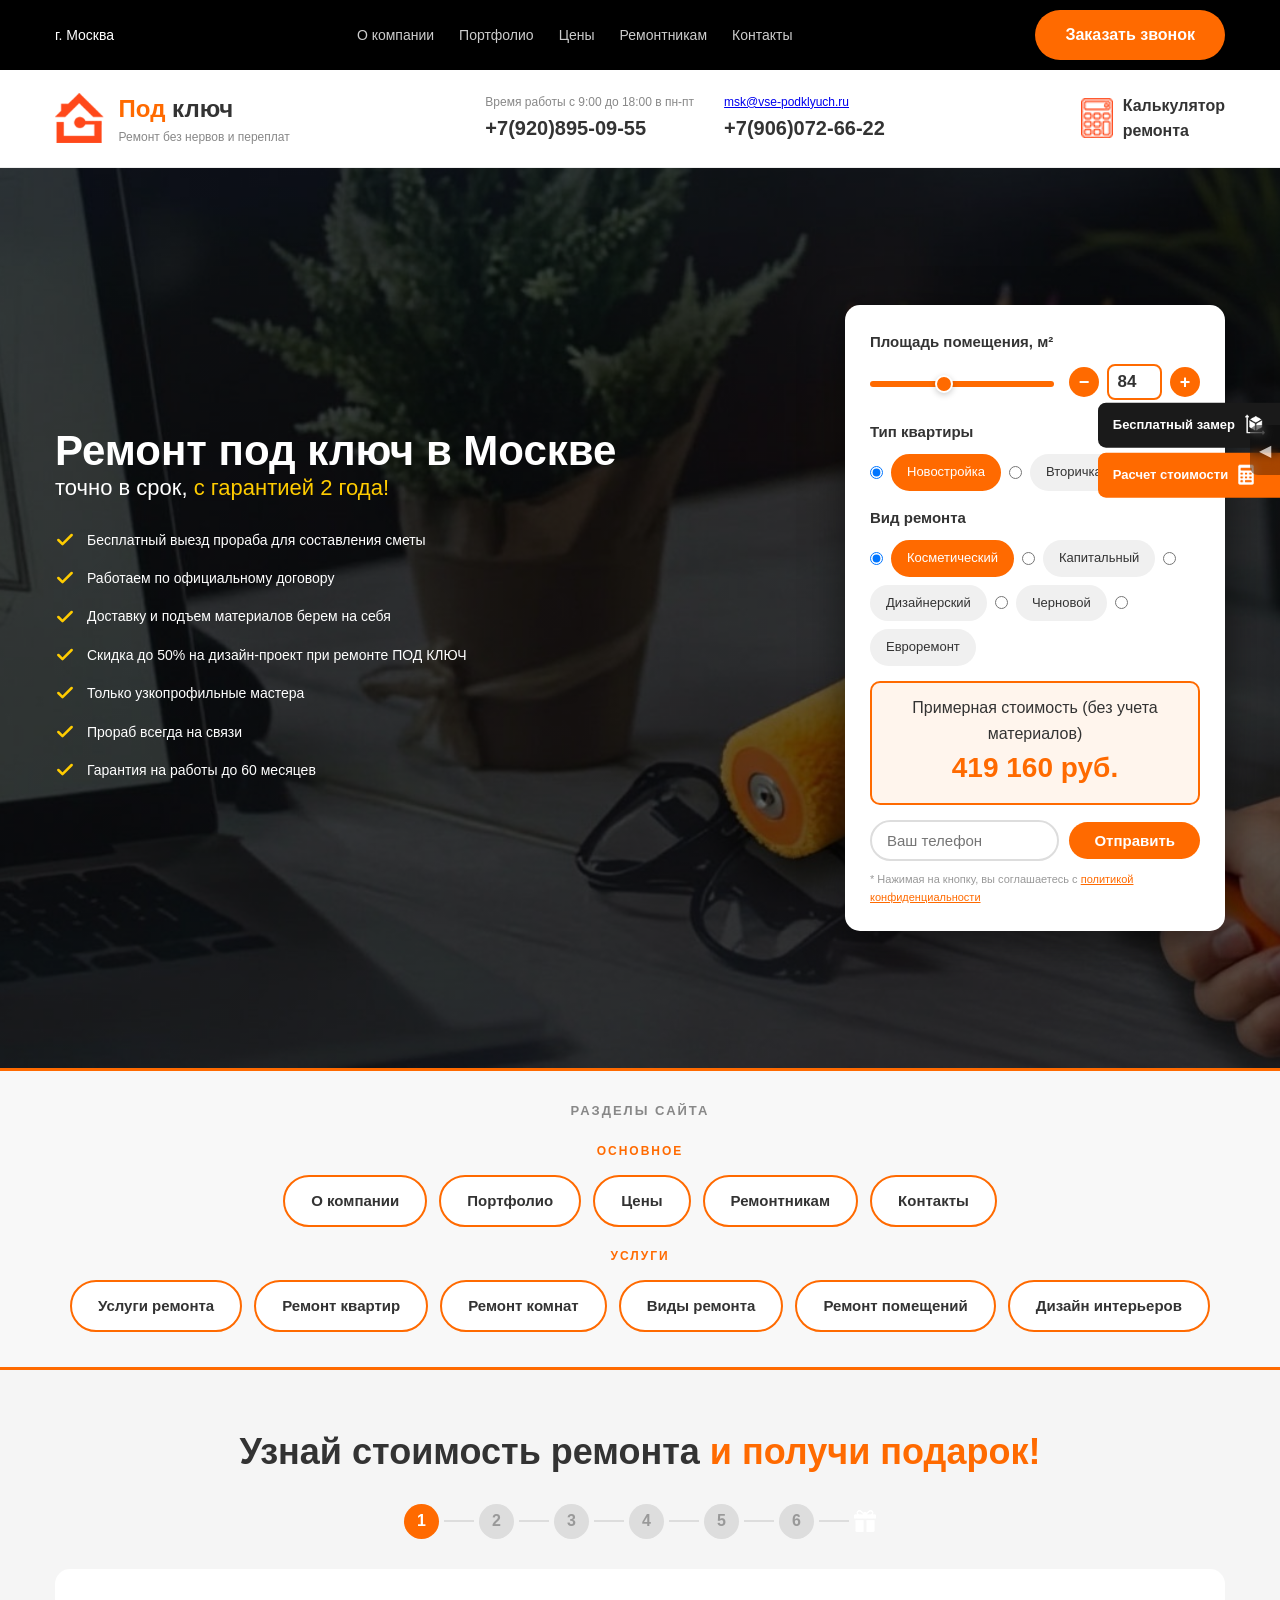
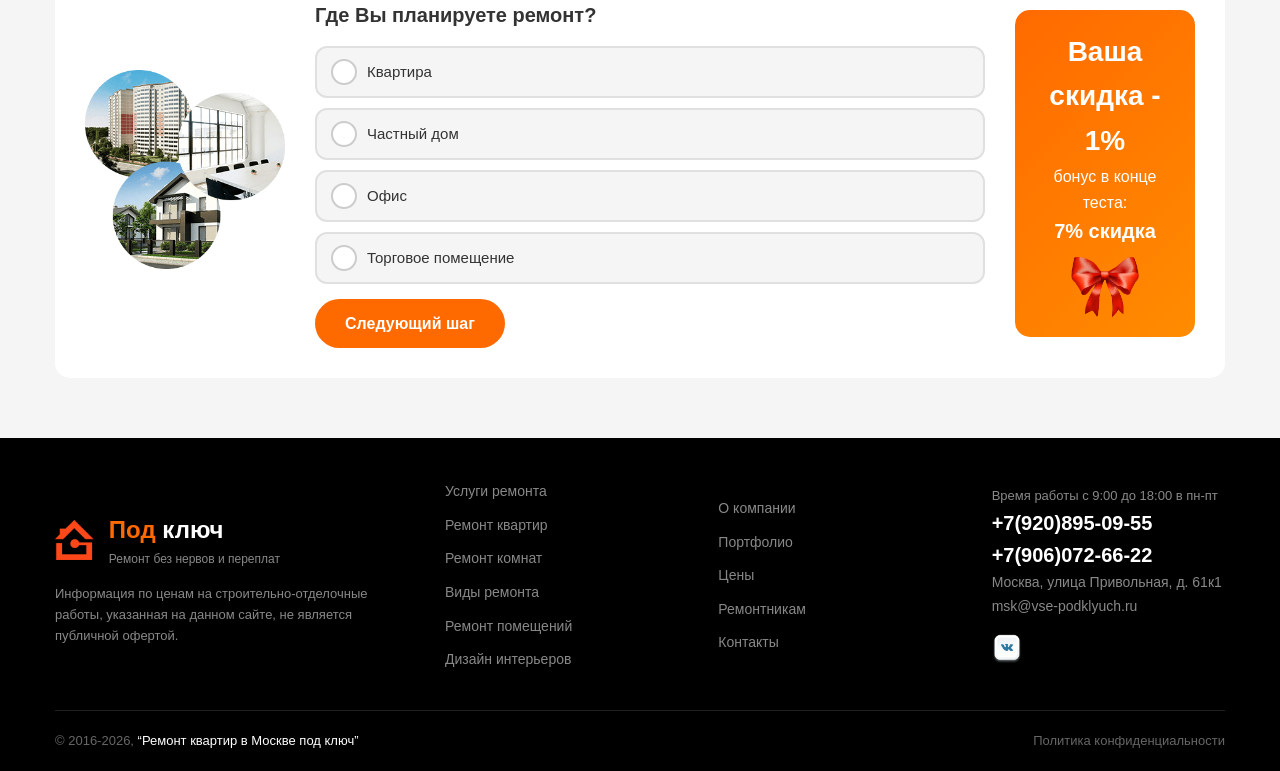
==== index.html @ e8232d3d "Update index.html" ====
<!DOCTYPE html>
<html lang="ru">
<head>
    <meta charset="UTF-8">
    <meta name="viewport" content="width=device-width, initial-scale=1.0, maximum-scale=5.0">
    <title>Ремонт квартир в Москве под ключ</title>
    <link rel="stylesheet" href="css/style.css">
</head>
<body>

    <!-- ШАПКА -->
    <header>
        <div class="top">
            <div class="container">
                <div class="top__content flex">
                    <div class="top__city">
                        <a href="javascript:void(0)" class="top__city-title" id="cityBtn">г. Москва</a>
                    </div>
                    <ul class="top__menu flex">
                        <li><a href="javascript:void(0)">О компании</a></li>
                        <li><a href="javascript:void(0)">Портфолио</a></li>
                        <li><a href="javascript:void(0)">Цены</a></li>
                        <li><a href="javascript:void(0)">Ремонтникам</a></li>
                        <li><a href="javascript:void(0)">Контакты</a></li>
                    </ul>
                    <a href="javascript:void(0)" class="btn">Заказать звонок</a>
                    <div class="navbar" id="navbarToggle">
                        <span></span><span></span><span></span>
                    </div>
                </div>
            </div>
        </div>

        <div class="middle">
            <div class="container">
                <div class="middle__content flex">
                    <a href="javascript:void(0)" class="logo flex">
                        <img src="assets/logo.png" alt="Логотип">
                        <span class="logo__info">
                            <b><span>Под</span> ключ</b>
                            <p>Ремонт без нервов и переплат</p>
                        </span>
                    </a>
                    <div class="header__contacts flex">
                        <div class="header__contacts-item">
                            <p>Время работы с 9:00 до 18:00 в пн-пт</p>
                            <a href="tel:+79208950955" class="header__tel">+7(920)895-09-55</a>
                        </div>
                        <div class="header__contacts-item universal">
                            <p><a href="mailto:msk@vse-podklyuch.ru">msk@vse-podklyuch.ru</a></p>
                            <a href="tel:+79060726622" class="header__tel">+7(906)072-66-22</a>
                        </div>
                    </div>
                    <a href="javascript:void(0)" class="calc-link flex">
                        <img src="assets/calc.png" alt="Калькулятор">
                        <span>Калькулятор <br>ремонта</span>
                    </a>
                </div>
            </div>
        </div>
    </header>

    <!-- МОБИЛЬНОЕ МЕНЮ (бургер) -->
    <div class="menu-mobile" id="menuMobile">
        <button class="close-menu" id="closeMenu" aria-label="Закрыть меню">✕</button>
        <div class="menu-title">Основное</div>
        <a href="javascript:void(0)">О компании</a>
        <a href="javascript:void(0)">Портфолио</a>
        <a href="javascript:void(0)">Цены</a>
        <a href="javascript:void(0)">Ремонтникам</a>
        <a href="javascript:void(0)">Контакты</a>
        <div class="menu-title">Услуги</div>
        <a href="javascript:void(0)">Услуги ремонта</a>
        <a href="javascript:void(0)">Ремонт квартир</a>
        <a href="javascript:void(0)">Ремонт комнат</a>
        <a href="javascript:void(0)">Виды ремонта</a>
        <a href="javascript:void(0)">Ремонт помещений</a>
        <a href="javascript:void(0)">Дизайн интерьеров</a>
    </div>

    <!-- БОКОВЫЕ КНОПКИ -->
    <button class="btns-toggle" id="btnsToggle" aria-label="Скрыть/показать боковые кнопки">
        <span class="toggle-arrow">◀</span>
    </button>
    <div class="btns" id="sideButtons">
        <div class="flex black">
            <a href="javascript:void(0)">Бесплатный замер</a>
            <img src="assets/btns-1.png" alt="">
        </div>
        <div class="flex orange">
            <a href="javascript:void(0)">Расчет стоимости</a>
            <img src="assets/btns-2.png" alt="">
        </div>
    </div>

    <!-- ГЛАВНЫЙ БАННЕР + КАЛЬКУЛЯТОР -->
    <section class="main">
        <div class="container">
            <div class="main__content flex">
                <div class="main__info fade-in">
                    <h1 class="main__title">
                        Ремонт под ключ в Москве
                        <br>
                        <small>точно в срок, <span>с гарантией 2 года!</span></small>
                    </h1>
                    <ul class="main__list">
                        <li>Бесплатный выезд прораба для составления сметы</li>
                        <li>Работаем по официальному договору</li>
                        <li>Доставку и подъем материалов берем на себя</li>
                        <li>Скидка до 50% на дизайн-проект при ремонте ПОД КЛЮЧ</li>
                        <li>Только узкопрофильные мастера</li>
                        <li>Прораб всегда на связи</li>
                        <li>Гарантия на работы до 60 месяцев</li>
                    </ul>
                </div>
                <form class="calc calculator-body fade-in" id="calculatorForm">
                    <div class="calc__item">
                        <div class="calc__title">Площадь помещения, м²</div>
                        <div class="area flex">
                            <div class="area__input">
                                <input type="range" id="calcRange" min="10" max="200" value="84" step="1">
                            </div>
                            <div class="area__number">
                                <div class="area__number-minus" id="minusBtn">−</div>
                                <input id="calcValue" type="number" value="84" min="10" max="200" step="1">
                                <div class="area__number-plus" id="plusBtn">+</div>
                            </div>
                        </div>
                    </div>
                    <div class="calc__item">
                        <div class="calc__title">Тип квартиры</div>
                        <div class="radio flex">
                            <input type="radio" name="aptType" id="apt1" value="1" checked>
                            <label for="apt1">Новостройка</label>
                            <input type="radio" name="aptType" id="apt2" value="1.3">
                            <label for="apt2">Вторичка</label>
                        </div>
                    </div>
                    <div class="calc__item">
                        <div class="calc__title">Вид ремонта</div>
                        <div class="radio flex">
                            <input type="radio" name="renovType" id="ren1" value="4990" checked>
                            <label for="ren1">Косметический</label>
                            <input type="radio" name="renovType" id="ren2" value="6990">
                            <label for="ren2">Капитальный</label>
                            <input type="radio" name="renovType" id="ren3" value="8990">
                            <label for="ren3">Дизайнерский</label>
                            <input type="radio" name="renovType" id="ren4" value="3000">
                            <label for="ren4">Черновой</label>
                            <input type="radio" name="renovType" id="ren5" value="8990">
                            <label for="ren5">Евроремонт</label>
                        </div>
                    </div>
                    <div class="calc__res">
                        <div class="calc__res-title">Примерная стоимость (без учета материалов)</div>
                        <div class="calc__price"><span id="calcResult">272 891</span> руб.</div>
                    </div>
                    <div class="calc__input flex">
                        <input type="tel" placeholder="Ваш телефон" required>
                        <button type="submit" class="calc__btn">Отправить</button>
                    </div>
                    <div class="calc__note">
                        * Нажимая на кнопку, вы соглашаетесь с <a href="javascript:void(0)">политикой конфиденциальности</a>
                    </div>
                </form>
            </div>
        </div>
    </section>

    <!-- ============================================
    ВСТРОЕННОЕ МЕНЮ-КНОПКИ
    (те же пункты, что и в бургер-меню)
    ============================================ -->
    <section class="menu-inline">
        <div class="container">
            <div class="menu-inline__title">Разделы сайта</div>

            <div class="menu-inline__group">
                <div class="menu-inline__group-title">Основное</div>
                <ul class="menu-inline__list">
                    <li><a href="javascript:void(0)" class="menu-inline__btn">О компании</a></li>
                    <li><a href="javascript:void(0)" class="menu-inline__btn">Портфолио</a></li>
                    <li><a href="javascript:void(0)" class="menu-inline__btn">Цены</a></li>
                    <li><a href="javascript:void(0)" class="menu-inline__btn">Ремонтникам</a></li>
                    <li><a href="javascript:void(0)" class="menu-inline__btn">Контакты</a></li>
                </ul>
            </div>

            <div class="menu-inline__group">
                <div class="menu-inline__group-title">Услуги</div>
                <ul class="menu-inline__list">
                    <li><a href="javascript:void(0)" class="menu-inline__btn">Услуги ремонта</a></li>
                    <li><a href="javascript:void(0)" class="menu-inline__btn">Ремонт квартир</a></li>
                    <li><a href="javascript:void(0)" class="menu-inline__btn">Ремонт комнат</a></li>
                    <li><a href="javascript:void(0)" class="menu-inline__btn">Виды ремонта</a></li>
                    <li><a href="javascript:void(0)" class="menu-inline__btn">Ремонт помещений</a></li>
                    <li><a href="javascript:void(0)" class="menu-inline__btn">Дизайн интерьеров</a></li>
                </ul>
            </div>
        </div>
    </section>

    <!-- QUIZ (Узнай стоимость) -->
    <section class="quiz" id="quiz">
        <div class="container">
            <h2 class="section__title text-center fade-in">
                Узнай стоимость ремонта <span>и получи подарок!</span>
            </h2>
            <div class="quiz__steps flex">
                <p class="active">1</p><span></span>
                <p>2</p><span></span>
                <p>3</p><span></span>
                <p>4</p><span></span>
                <p>5</p><span></span>
                <p>6</p><span></span>
                <div class="flex"><img src="assets/gift.png" alt="Подарок"></div>
            </div>

            <div class="quiz__items">
                <div class="quiz__item active" id="quiz-step-1">
                    <div class="quiz__content flex">
                        <div class="quiz__img"><img src="assets/quiz-1.png" alt=""></div>
                        <div class="quiz__info">
                            <label class="quiz__question">Где Вы планируете ремонт?</label>
                            <div class="radio">
                                <input type="radio" name="q1" id="q1-0" value="Квартира"><label for="q1-0">Квартира</label>
                                <input type="radio" name="q1" id="q1-1" value="Частный дом"><label for="q1-1">Частный дом</label>
                                <input type="radio" name="q1" id="q1-2" value="Офис"><label for="q1-2">Офис</label>
                                <input type="radio" name="q1" id="q1-3" value="Торговое помещение"><label for="q1-3">Торговое помещение</label>
                            </div>
                            <div class="quiz__btns flex">
                                <a href="javascript:void(0)" data-step="2" class="btn quiz__next">Следующий шаг</a>
                            </div>
                        </div>
                        <div class="discount flex">
                            <div class="discount__size">Ваша скидка - 1%</div>
                            <div class="discount__title">бонус в конце теста:</div>
                            <div class="discount__full">7% скидка</div>
                            <div class="discount__img flex"><img src="assets/discount-img.png" alt=""></div>
                        </div>
                    </div>
                </div>

                <div class="quiz__item" id="quiz-step-2">
                    <div class="quiz__content flex">
                        <div class="quiz__img"><img src="assets/quiz-2.png" alt=""></div>
                        <div class="quiz__info">
                            <label class="quiz__question">Какая площадь ремонтируемого помещения (м<sup>2</sup>)?</label>
                            <div class="quiz__input"><input type="text" placeholder="Введите площадь"></div>
                            <div class="quiz__btns flex">
                                <a href="javascript:void(0)" data-step="1" class="btn btn_2 quiz__prev">Предыдущий шаг</a>
                                <a href="javascript:void(0)" data-step="3" class="btn quiz__next">Следующий шаг</a>
                            </div>
                        </div>
                        <div class="discount flex">
                            <div class="discount__size">Ваша скидка - 2%</div>
                            <div class="discount__title">бонус в конце теста:</div>
                            <div class="discount__full">7% скидка</div>
                            <div class="discount__img flex"><img src="assets/discount-img.png" alt=""></div>
                        </div>
                    </div>
                </div>

                <div class="quiz__item" id="quiz-step-3">
                    <div class="quiz__content flex">
                        <div class="quiz__img"><img src="assets/quiz-3.png" alt=""></div>
                        <div class="quiz__info">
                            <label class="quiz__question">Какой класс ремонта вас интересует?</label>
                            <div class="radio">
                                <input type="radio" name="q3" id="q3-0" value="Косметический"><label for="q3-0">Косметический</label>
                                <input type="radio" name="q3" id="q3-1" value="Капитальный"><label for="q3-1">Капитальный</label>
                                <input type="radio" name="q3" id="q3-2" value="Дизайнерский"><label for="q3-2">Дизайнерский</label>
                            </div>
                            <div class="quiz__btns flex">
                                <a href="javascript:void(0)" data-step="2" class="btn btn_2 quiz__prev">Предыдущий шаг</a>
                                <a href="javascript:void(0)" data-step="4" class="btn quiz__next">Следующий шаг</a>
                            </div>
                        </div>
                        <div class="discount flex">
                            <div class="discount__size">Ваша скидка - 3%</div>
                            <div class="discount__title">бонус в конце теста:</div>
                            <div class="discount__full">7% скидка</div>
                            <div class="discount__img flex"><img src="assets/discount-img.png" alt=""></div>
                        </div>
                    </div>
                </div>

                <div class="quiz__item" id="quiz-step-4">
                    <div class="quiz__content flex">
                        <div class="quiz__img"><img src="assets/quiz-4.png" alt=""></div>
                        <div class="quiz__info">
                            <label class="quiz__question">Необходима ли разработка дизайн-проекта?</label>
                            <div class="radio">
                                <input type="radio" name="q4" id="q4-0" value="Да"><label for="q4-0">Да</label>
                                <input type="radio" name="q4" id="q4-1" value="Нет"><label for="q4-1">Нет</label>
                                <input type="radio" name="q4" id="q4-2" value="Не знаю"><label for="q4-2">Не знаю</label>
                            </div>
                            <div class="quiz__btns flex">
                                <a href="javascript:void(0)" data-step="3" class="btn btn_2 quiz__prev">Предыдущий шаг</a>
                                <a href="javascript:void(0)" data-step="5" class="btn quiz__next">Следующий шаг</a>
                            </div>
                        </div>
                        <div class="discount flex">
                            <div class="discount__size">Ваша скидка - 4%</div>
                            <div class="discount__title">бонус в конце теста:</div>
                            <div class="discount__full">7% скидка</div>
                            <div class="discount__img flex"><img src="assets/discount-img.png" alt=""></div>
                        </div>
                    </div>
                </div>

                <div class="quiz__item" id="quiz-step-5">
                    <div class="quiz__content flex">
                        <div class="quiz__img"><img src="assets/quiz-5.png" alt=""></div>
                        <div class="quiz__info">
                            <label class="quiz__question">В какой бюджет Вы хотите уложиться?</label>
                            <div class="radio">
                                <input type="radio" name="q5" id="q5-0" value="До 200 000 руб."><label for="q5-0">До 200 000 руб.</label>
                                <input type="radio" name="q5" id="q5-1" value="200 000 - 300 000 руб."><label for="q5-1">200 000 - 300 000 руб.</label>
                                <input type="radio" name="q5" id="q5-2" value="300 000 - 500 000 руб."><label for="q5-2">300 000 - 500 000 руб.</label>
                                <input type="radio" name="q5" id="q5-3" value="500 000 - 750 000 руб."><label for="q5-3">500 000 - 750 000 руб.</label>
                                <input type="radio" name="q5" id="q5-4" value="750 000 - 1 000 000 руб."><label for="q5-4">750 000 - 1 000 000 руб.</label>
                                <input type="radio" name="q5" id="q5-5" value="До 3 000 000 руб."><label for="q5-5">До 3 000 000 руб.</label>
                            </div>
                            <div class="quiz__btns flex">
                                <a href="javascript:void(0)" data-step="4" class="btn btn_2 quiz__prev">Предыдущий шаг</a>
                                <a href="javascript:void(0)" data-step="6" class="btn quiz__next">Следующий шаг</a>
                            </div>
                        </div>
                        <div class="discount flex">
                            <div class="discount__size">Ваша скидка - 5%</div>
                            <div class="discount__title">бонус в конце теста:</div>
                            <div class="discount__full">7% скидка</div>
                            <div class="discount__img flex"><img src="assets/discount-img.png" alt=""></div>
                        </div>
                    </div>
                </div>

                <div class="quiz__item" id="quiz-step-6">
                    <div class="quiz__content flex">
                        <div class="quiz__img"><img src="assets/quiz-6.png" alt=""></div>
                        <div class="quiz__info">
                            <label class="quiz__question">Когда Вы планируете ремонт?</label>
                            <div class="radio">
                                <input type="radio" name="q6" id="q6-0" value="Как можно раньше"><label for="q6-0">Как можно раньше</label>
                                <input type="radio" name="q6" id="q6-1" value="В течение 1-2 недель"><label for="q6-1">В течение 1-2 недель</label>
                                <input type="radio" name="q6" id="q6-2" value="В этом месяце"><label for="q6-2">В этом месяце</label>
                                <input type="radio" name="q6" id="q6-3" value="В этом году"><label for="q6-3">В этом году</label>
                                <input type="radio" name="q6" id="q6-4" value="Пока не знаю"><label for="q6-4">Пока не знаю</label>
                            </div>
                            <div class="quiz__btns flex">
                                <a href="javascript:void(0)" data-step="5" class="btn btn_2 quiz__prev">Предыдущий шаг</a>
                                <a href="javascript:void(0)" data-step="7" class="btn quiz__next">Следующий шаг</a>
                            </div>
                        </div>
                        <div class="discount flex">
                            <div class="discount__size">Ваша скидка - 6%</div>
                            <div class="discount__title">бонус в конце теста:</div>
                            <div class="discount__full">7% скидка</div>
                            <div class="discount__img flex"><img src="assets/discount-img.png" alt=""></div>
                        </div>
                    </div>
                </div>

                <div class="quiz__item" id="quiz-step-7">
                    <div class="quiz__content flex">
                        <div class="quiz__img"><img src="assets/quiz-7.png" alt=""></div>
                        <div class="quiz__info">
                            <div class="quiz__question"><span>Почти готово!</span> Оставьте свои данные и заберите свой бонус!</div>
                            <div class="quiz__input flex">
                                <input type="text" placeholder="Ваше имя">
                                <input type="tel" placeholder="Телефон">
                            </div>
                            <div class="quiz__btns flex">
                                <a href="javascript:void(0)" data-step="6" class="btn btn_2 quiz__prev">Предыдущий шаг</a>
                                <button type="submit" class="btn">Получить подарок!</button>
                            </div>
                            <p class="quiz__note">Нажимая на кнопку, вы соглашаетесь с политикой конфиденциальности</p>
                        </div>
                        <div class="discount flex">
                            <div class="discount__size">Ваша скидка - 7%</div>
                            <div class="discount__title">бонус в конце теста:</div>
                            <div class="discount__full">7% скидка</div>
                            <div class="discount__img flex"><img src="assets/discount-img.png" alt=""></div>
                        </div>
                    </div>
                </div>
            </div>
        </div>
    </section>

    <!-- Остальные секции — по аналогии, как у тебя уже было -->
    <!-- ... -->
    
    <!-- ПОДВАЛ -->
    <footer>
        <div class="container">
            <div class="footer__content flex">
                <div class="footer__col footer__col_1 flex">
                    <a href="javascript:void(0)" class="logo">
                        <img src="assets/logo.png" alt="Логотип">
                        <span class="logo__info">
                            <b><span>Под</span> ключ</b>
                            <p>Ремонт без нервов и переплат</p>
                        </span>
                    </a>
                    <p class="footer__text">Информация по ценам на строительно-отделочные работы, указанная на данном сайте, не является публичной офертой.</p>
                </div>
                <div class="footer__col footer__col_2">
                    <ul class="footer__menu">
                        <li><a href="javascript:void(0)">Услуги ремонта</a></li>
                        <li><a href="javascript:void(0)">Ремонт квартир</a></li>
                        <li><a href="javascript:void(0)">Ремонт комнат</a></li>
                        <li><a href="javascript:void(0)">Виды ремонта</a></li>
                        <li><a href="javascript:void(0)">Ремонт помещений</a></li>
                        <li><a href="javascript:void(0)">Дизайн интерьеров</a></li>
                    </ul>
                </div>
                <div class="footer__col footer__col_3">
                    <ul class="footer__menu">
                        <li><a href="javascript:void(0)">О компании</a></li>
                        <li><a href="javascript:void(0)">Портфолио</a></li>
                        <li><a href="javascript:void(0)">Цены</a></li>
                        <li><a href="javascript:void(0)">Ремонтникам</a></li>
                        <li><a href="javascript:void(0)">Контакты</a></li>
                    </ul>
                </div>
                <div class="footer__col footer__col_4 flex">
                    <div class="footer__contacts">
                        <div class="footer__time">Время работы с 9:00 до 18:00 в пн-пт</div>
                        <div class="footer__tel">
                            <a href="tel:+79208950955">+7(920)895-09-55</a><br>
                            <a href="tel:+79060726622">+7(906)072-66-22</a>
                        </div>
                        <div class="footer__address">Москва, улица Привольная, д. 61к1</div>
                        <div class="footer__email"><a href="mailto:msk@vse-podklyuch.ru">msk@vse-podklyuch.ru</a></div>
                    </div>
                    <div class="footer__socials flex">
                        <a href="javascript:void(0)"><img src="assets/vk.png" alt="VK"></a>
                    </div>
                </div>
            </div>
        </div>
        <div class="footer__bottom">
            <div class="container">
                <div class="footer__bottom-content flex">
                    <p class="footer__copy">© 2016-2026, <span>“Ремонт квартир в Москве под ключ”</span></p>
                    <div class="footer__links flex">
                        <a href="javascript:void(0)">Политика конфиденциальности</a>
                    </div>
                </div>
            </div>
        </div>
    </footer>

    <!-- МОДАЛЬНОЕ ОКНО -->
    <div class="modal" id="cityModal">
        <div class="modal-content">
            <div class="modal-header">Выберите свой город из списка</div>
            <input class="cities-search" type="text" placeholder="Фильтр...">
            <div class="cities-row">
                <div class="city-column"><a href="javascript:void(0)">Москва</a></div>
                <div class="city-column"><a href="javascript:void(0)">Санкт-Петербург</a></div>
                <div class="city-column"><a href="javascript:void(0)">Екатеринбург</a></div>
                <div class="city-column"><a href="javascript:void(0)">Новосибирск</a></div>
                <div class="city-column"><a href="javascript:void(0)">Казань</a></div>
                <div class="city-column"><a href="javascript:void(0)">Краснодар</a></div>
                <div class="city-column"><a href="javascript:void(0)">Ростов-на-Дону</a></div>
                <div class="city-column"><a href="javascript:void(0)">Нижний Новгород</a></div>
            </div>
        </div>
    </div>

    <script src="js/main.js"></script>
</body>
</html>
---- css/style.css ----
/* ============================================
   ВСЕ СТИЛИ
   ============================================ */

* { margin: 0; padding: 0; box-sizing: border-box; }
html { scroll-behavior: smooth; }
body {
    font-family: 'Arial', sans-serif;
    background: #fff;
    color: #333;
    line-height: 1.6;
    overflow-x: hidden;
    -webkit-font-smoothing: antialiased;
}
.container { max-width: 1200px; margin: 0 auto; padding: 0 15px; }
.flex { display: flex; flex-wrap: wrap; align-items: center; }
.text-center { text-align: center; }
.white { color: #fff; }
.mb-20 { margin-bottom: 20px; }
.mb-30 { margin-bottom: 30px; }
.hidden { display: none !important; }

.btn {
    display: inline-block;
    padding: 12px 30px;
    background: #ff6a00;
    color: #fff;
    border: none;
    border-radius: 30px;
    font-size: 16px;
    font-weight: 700;
    cursor: pointer;
    text-decoration: none;
    transition: all 0.3s ease;
    text-align: center;
}
.btn:hover { background: #e55d00; transform: scale(1.02); }
.btn:active { transform: scale(0.98); }
.btn_2 { background: transparent; border: 2px solid #ff6a00; color: #ff6a00; }
.btn_2:hover { background: #ff6a00; color: #fff; }
.btn_3 { background: #fff; color: #ff6a00; }
.btn_3:hover { background: #f0f0f0; }

.section__title { font-size: 36px; font-weight: 700; margin-bottom: 30px; line-height: 1.2; }
.section__title span { color: #ff6a00; }
.section__title.white span { color: #ffcc00; }

/* ----- АНИМАЦИИ ----- */
.fade-in { opacity: 0; transform: translateY(50px); transition: opacity 0.8s, transform 0.8s; }
.fade-in.visible { opacity: 1; transform: translateY(0); }
.fade-in-left { opacity: 0; transform: translateX(-50px); transition: opacity 0.8s, transform 0.8s; }
.fade-in-left.visible { opacity: 1; transform: translateX(0); }
.fade-in-right { opacity: 0; transform: translateX(50px); transition: opacity 0.8s, transform 0.8s; }
.fade-in-right.visible { opacity: 1; transform: translateX(0); }
.fade-in-scale { opacity: 0; transform: scale(0.85); transition: opacity 0.8s, transform 0.8s; }
.fade-in-scale.visible { opacity: 1; transform: scale(1); }

/* ----- ШАПКА ----- */
header .top { background: #000; padding: 10px 0; position: relative; z-index: 100; }
header .top__content { justify-content: space-between; }
header .top__city a { color: #fff; text-decoration: none; font-size: 14px; }
header .top__menu { list-style: none; gap: 25px; display: flex !important; }
header .top__menu a { color: #ccc; text-decoration: none; font-size: 14px; transition: 0.3s; }
header .top__menu a:hover { color: #fff; }
header .top .btn { display: inline-block !important; }

.navbar { display: none !important; flex-direction: column; gap: 4px; cursor: pointer; padding: 5px 0; }
.navbar span { width: 25px; height: 3px; background: #fff; border-radius: 2px; transition: 0.3s; }
.navbar.active span:nth-child(1) { transform: rotate(45deg) translate(5px, 5px); }
.navbar.active span:nth-child(2) { opacity: 0; }
.navbar.active span:nth-child(3) { transform: rotate(-45deg) translate(5px, -5px); }

header .middle { padding: 20px 0; border-bottom: 1px solid #eee; background: #fff; }
header .middle__content { justify-content: space-between; }
.logo { display: flex; align-items: center; gap: 15px; text-decoration: none; }
.logo img { height: 50px; }
.logo__info b { font-size: 24px; color: #333; }
.logo__info b span { color: #ff6a00; }
.logo__info p { font-size: 12px; color: #888; }
.header__contacts { display: flex !important; gap: 30px; }
.header__contacts-item p { font-size: 12px; color: #888; }
.header__tel { font-size: 20px; font-weight: 700; color: #333; text-decoration: none; }
.calc-link { display: flex !important; align-items: center; gap: 10px; text-decoration: none; color: #333; font-weight: 700; }
.calc-link img { height: 40px; }

/* ----- МЕНЮ ДЛЯ ПК ----- */
.menu-wrapper { background: #f8f8f8; border-bottom: 2px solid #ff6a00; position: relative; z-index: 99; }
.menu { list-style: none; gap: 0; justify-content: space-between; display: flex !important; }
.menu__item { position: relative; }
.menu__link { display: block; padding: 15px 20px; color: #333; text-decoration: none; font-weight: 600; font-size: 14px; transition: 0.3s; }
.menu__link:hover { background: #ff6a00; color: #fff; }
.submenu { display: none; position: absolute; top: 100%; left: 0; background: #fff; min-width: 220px; box-shadow: 0 5px 15px rgba(0,0,0,0.15); list-style: none; z-index: 100; }
.menu__item:hover .submenu { display: block; }
.submenu li a { display: block; padding: 10px 20px; color: #333; text-decoration: none; font-size: 13px; border-bottom: 1px solid #f0f0f0; transition: 0.3s; }
.submenu li a:hover { background: #ff6a00; color: #fff; }

/* ----- МОБИЛЬНОЕ МЕНЮ (бургер) ----- */
.menu-mobile {
    display: none;
    position: fixed;
    top: 0; left: 0; right: 0; bottom: 0;
    background: rgba(0, 0, 0, 0.97);
    padding: 70px 20px 30px;
    z-index: 9999;
    overflow-y: auto;
}
.menu-mobile.active { display: block; animation: fadeInMenu 0.35s ease; }
@keyframes fadeInMenu {
    from { opacity: 0; transform: translateX(100%); }
    to { opacity: 1; transform: translateX(0); }
}
.menu-mobile .close-menu {
    position: absolute; top: 18px; right: 22px;
    font-size: 30px; color: #fff; cursor: pointer;
    background: none; border: none; padding: 10px;
    opacity: 0.7; transition: 0.3s; z-index: 10000; line-height: 1;
}
.menu-mobile .close-menu:hover { opacity: 1; transform: rotate(90deg); }
.menu-mobile .menu-title {
    color: #ff6a00; font-size: 12px; text-transform: uppercase;
    letter-spacing: 2px; padding: 25px 15px 8px; font-weight: 700; opacity: 0.7;
}
.menu-mobile .menu-title:first-of-type { padding-top: 0; }
.menu-mobile a {
    display: block; padding: 12px 15px; color: #fff; text-decoration: none;
    font-size: 16px; font-weight: 400; border-bottom: 1px solid rgba(255,255,255,0.06);
    transition: 0.3s; border-radius: 8px;
}
.menu-mobile a:hover { background: rgba(255,106,0,0.12); color: #ff6a00; padding-left: 22px; }
body.menu-open { overflow: hidden; }

/* ============================================
   ВСТРОЕННОЕ МЕНЮ — КНОПКИ-ПИЛЮЛИ
   (между калькулятором и блоком "Узнай стоимость")
   ============================================ */
.menu-inline {
    background: #f8f8f8;
    border-top: 3px solid #ff6a00;
    border-bottom: 3px solid #ff6a00;
    padding: 30px 0 35px;
}
.menu-inline__title {
    text-align: center; font-size: 13px; font-weight: 700;
    color: #888; text-transform: uppercase; letter-spacing: 2px; margin-bottom: 20px;
}
.menu-inline__group { margin-bottom: 20px; }
.menu-inline__group:last-child { margin-bottom: 0; }
.menu-inline__group-title {
    text-align: center; font-size: 12px; font-weight: 700;
    color: #ff6a00; text-transform: uppercase; letter-spacing: 2px; margin-bottom: 14px;
}
.menu-inline__list {
    list-style: none; display: flex; flex-wrap: wrap;
    justify-content: center; gap: 12px; padding: 0; margin: 0;
}
.menu-inline__list > li { margin: 0; }
.menu-inline__btn {
    display: inline-block; padding: 12px 26px; background: #ffffff;
    color: #333; text-decoration: none; font-weight: 700; font-size: 15px;
    border: 2px solid #ff6a00; border-radius: 30px;
    transition: all 0.3s ease; text-align: center; white-space: nowrap; cursor: pointer;
}
.menu-inline__btn:hover {
    background: #ff6a00; color: #fff;
    transform: translateY(-2px);
    box-shadow: 0 6px 18px rgba(255,106,0,0.35);
}
.menu-inline__btn:active { transform: translateY(0) scale(0.98); }

/* ----- БОКОВЫЕ КНОПКИ ----- */
.btns {
    position: fixed; right: 0; top: 50%; transform: translateY(-50%);
    z-index: 999; display: flex; flex-direction: column; gap: 5px;
    transition: transform 0.5s;
}
.btns.hidden-btns { transform: translateX(100%) translateY(-50%); }
.btns .flex {
    background: #1a1a1a; padding: 12px 15px;
    border-radius: 8px 0 0 8px; gap: 10px; cursor: pointer; transition: 0.3s;
}
.btns .flex:hover { background: #333; }
.btns .flex a { color: #fff; text-decoration: none; font-size: 13px; font-weight: 600; }
.btns .flex img { height: 20px; width: auto; }
.btns .orange { background: #ff6a00; }
.btns .orange:hover { background: #e55d00; }
.btns-toggle {
    position: fixed; right: 0; top: 50%; transform: translateY(-50%);
    z-index: 1000; background: rgba(0,0,0,0.5); color: #fff;
    width: 30px; height: 50px; display: flex; align-items: center; justify-content: center;
    cursor: pointer; border-radius: 8px 0 0 8px; font-size: 16px;
    transition: 0.3s; backdrop-filter: blur(5px); border: none; opacity: 0.7;
}
.btns-toggle:hover { opacity: 1; background: rgba(0,0,0,0.7); }
.btns-toggle .toggle-arrow { transition: 0.3s; }
.btns-toggle.hidden-toggle .toggle-arrow { transform: rotate(180deg); }

/* ----- ГЛАВНЫЙ БАННЕР ----- */
.main {
    position: relative; padding: 60px 0; color: #fff;
    min-height: 100vh; display: flex; align-items: center;
    overflow: hidden; background: #0a0a0a;
}
.main::before {
    content: ''; position: absolute; top: 0; left: 0; right: 0; bottom: 0;
    background: linear-gradient(135deg, rgba(0,0,0,0.55) 0%, rgba(0,0,0,0.65) 100%),
                url('../assets/main-bg.jpg') center/cover no-repeat;
    z-index: 0;
}
.main .container { position: relative; z-index: 1; width: 100%; }
.main__content { gap: 40px; }
.main__info { flex: 1; }
.main__title { font-size: 42px; font-weight: 700; line-height: 1.15; margin-bottom: 15px; color: #fff; }
.main__title small { font-size: 22px; font-weight: 400; display: block; color: #fff; }
.main__title small span { color: #ffcc00; }
.main__list { list-style: none; padding: 0; margin: 20px 0; }
.main__list li {
    padding: 8px 0 8px 32px; color: #fff; font-size: 14px;
    background: url('data:image/svg+xml;utf8,<svg xmlns="http://www.w3.org/2000/svg" width="20" height="20" viewBox="0 0 24 24" fill="none" stroke="%23ffcc00" stroke-width="3" stroke-linecap="round" stroke-linejoin="round"><polyline points="20 6 9 17 4 12"/></svg>') left center no-repeat;
    background-size: 20px;
}

/* ----- КАЛЬКУЛЯТОР ----- */
.calculator-body {
    flex: 0 0 380px; background: #fff; padding: 25px;
    border-radius: 15px; color: #333; box-shadow: 0 10px 40px rgba(0,0,0,0.5);
}
.calculator-body .calc__title { font-weight: 700; margin-bottom: 10px; font-size: 15px; color: #333; }
.calculator-body .area { gap: 15px; margin-bottom: 20px; }
.calculator-body .area__input { flex: 1; }
.calculator-body .area__input input[type="range"] {
    width: 100%; height: 6px; -webkit-appearance: none; appearance: none;
    background: #ff6a00; border-radius: 3px; outline: none;
}
.calculator-body .area__input input[type="range"]::-webkit-slider-thumb {
    -webkit-appearance: none; appearance: none;
    width: 18px; height: 18px; border-radius: 50%;
    background: #ff6a00; cursor: pointer; border: 2px solid #fff;
    box-shadow: 0 2px 6px rgba(0,0,0,0.2);
}
.calculator-body .area__input input[type="range"]::-moz-range-thumb {
    width: 18px; height: 18px; border-radius: 50%;
    background: #ff6a00; cursor: pointer; border: 2px solid #fff;
}
.calculator-body .area__number { display: flex; align-items: center; gap: 8px; }
.calculator-body .area__number input {
    width: 55px; text-align: center; padding: 6px;
    border: 2px solid #ff6a00; border-radius: 8px;
    font-size: 17px; font-weight: 700; color: #333;
}
.calculator-body .area__number-minus,
.calculator-body .area__number-plus {
    width: 30px; height: 30px; background: #ff6a00; color: #fff;
    border-radius: 50%; display: flex; align-items: center; justify-content: center;
    cursor: pointer; font-size: 18px; font-weight: 700; user-select: none; transition: 0.2s;
}
.calculator-body .area__number-minus:active,
.calculator-body .area__number-plus:active { transform: scale(0.9); }
.calculator-body .radio { display: flex; gap: 8px; flex-wrap: wrap; margin-bottom: 15px; }
.calculator-body .radio label {
    padding: 6px 14px; background: #f0f0f0; border-radius: 20px;
    cursor: pointer; font-size: 13px; transition: 0.3s; border: 2px solid transparent;
}
.calculator-body .radio input:checked + label {
    background: #ff6a00; color: #fff; border-color: #ff6a00;
}
.calculator-body .calc__res {
    background: #fff5ed; padding: 12px; border-radius: 10px;
    margin: 15px 0; text-align: center; border: 2px solid #ff6a00;
}
.calculator-body .calc__price { font-size: 28px; font-weight: 700; color: #ff6a00; }
.calculator-body .calc__input { gap: 10px; }
.calculator-body .calc__input input {
    flex: 1; padding: 10px 15px; border: 2px solid #ddd;
    border-radius: 30px; font-size: 15px; min-width: 0; width: 100%; transition: 0.3s;
}
.calculator-body .calc__input input:focus { outline: none; border-color: #ff6a00; }
.calculator-body .calc__btn {
    padding: 10px 25px; background: #ff6a00; color: #fff;
    border: none; border-radius: 30px; font-size: 15px;
    font-weight: 700; cursor: pointer; transition: 0.3s; white-space: nowrap;
}
.calculator-body .calc__btn:hover { background: #e55d00; }
.calculator-body .calc__note { font-size: 11px; color: #999; margin-top: 10px; }
.calculator-body .calc__note a { color: #ff6a00; }

/* ----- QUIZ ----- */
.quiz { padding: 60px 0; background: #f5f5f5; }
.quiz .section__title { color: #333; }
.quiz__steps { justify-content: center; gap: 5px; margin-bottom: 30px; flex-wrap: wrap; }
.quiz__steps p {
    width: 35px; height: 35px; border-radius: 50%; background: #ddd;
    display: flex; align-items: center; justify-content: center;
    font-weight: 700; color: #999; transition: 0.3s;
}
.quiz__steps p.active { background: #ff6a00; color: #fff; }
.quiz__steps span { width: 30px; height: 2px; background: #ddd; transition: 0.3s; }
.quiz__item { display: none; }
.quiz__item.active { display: block; animation: fadeSlideIn 0.5s ease; }
@keyframes fadeSlideIn {
    from { opacity: 0; transform: translateY(20px); }
    to { opacity: 1; transform: translateY(0); }
}
.quiz__content { background: #fff; border-radius: 15px; padding: 30px; gap: 30px; color: #333; }
.quiz__img { flex: 0 0 200px; }
.quiz__img img { width: 100%; border-radius: 10px; }
.quiz__info { flex: 1; }
.quiz__question { font-size: 20px; font-weight: 700; display: block; margin-bottom: 15px; color: #333; }
.quiz__question span { color: #ff6a00; }
.quiz__input input {
    width: 100%; padding: 12px 15px; border: 1px solid #ddd;
    border-radius: 30px; font-size: 16px; margin-bottom: 15px; background: #fff; color: #333;
}
.quiz__input input::placeholder { color: #999; }
.quiz__btns { gap: 15px; margin-top: 15px; }
.quiz .radio { display: flex; flex-direction: column; gap: 10px; margin-bottom: 15px; }
.quiz .radio label {
    padding: 12px 18px 12px 50px; background: #f5f5f5; border-radius: 12px;
    cursor: pointer; font-size: 15px; transition: 0.3s; border: 2px solid #e0e0e0;
    position: relative; color: #333; display: flex; align-items: center; min-height: 48px;
}
.quiz .radio label::before {
    content: ''; position: absolute; left: 14px; top: 50%; transform: translateY(-50%);
    width: 22px; height: 22px; border-radius: 50%; border: 2px solid #ccc;
    background: #fff; transition: 0.3s;
}
.quiz .radio input:checked + label { border-color: #ff6a00; background: #fff5ed; }
.quiz .radio input:checked + label::before {
    border-color: #ff6a00; background: #ff6a00; box-shadow: 0 0 0 4px rgba(255,106,0,0.2);
}
.quiz .radio input:checked + label::after {
    content: '✓'; position: absolute; left: 18px; top: 50%; transform: translateY(-50%);
    color: #fff; font-size: 14px; font-weight: 700; z-index: 1;
}
.quiz .radio input { display: none; }
.quiz .radio label:hover { border-color: #ff6a00; }
.discount {
    flex: 0 0 180px; background: linear-gradient(135deg, #ff6a00, #ff8c00);
    border-radius: 15px; padding: 20px; color: #fff;
    flex-direction: column; text-align: center;
}
.discount__size { font-size: 28px; font-weight: 700; }
.discount__full { font-size: 20px; font-weight: 700; }
.discount__img img { height: 60px; margin-top: 10px; }

/* ----- ИНФО ----- */
.info { padding: 50px 0; background: #fff; color: #333; }
.info .section__title { color: #333; }
.info p { color: #555; }
.info ul { list-style: none; padding: 0; margin: 20px 0; }
.info ul li {
    padding: 8px 0 8px 25px; color: #555;
    background: url('data:image/svg+xml;utf8,<svg xmlns="http://www.w3.org/2000/svg" width="16" height="16" viewBox="0 0 24 24" fill="none" stroke="%23ff6a00" stroke-width="3" stroke-linecap="round" stroke-linejoin="round"><polyline points="20 6 9 17 4 12"/></svg>') left center no-repeat;
    background-size: 16px;
}
.note {
    background: #f8f8f8; padding: 20px; border-left: 4px solid #ff6a00;
    border-radius: 5px; margin: 20px 0; color: #555;
}
.overflow-x { overflow-x: auto; -webkit-overflow-scrolling: touch; }
.price-service-table { width: 100%; border-collapse: collapse; font-size: 14px; min-width: 600px; }
.price-service-table th, .price-service-table td { padding: 12px 15px; border: 1px solid #ddd; text-align: left; }
.price-service-table th { background: #000; color: #fff; }
.price-service-table tr:nth-child(even) { background: #f8f8f8; }

/* ----- РЕМОНТ ----- */
.repair { padding: 60px 0; background: #f5f5f5; }
.repair .section__title { color: #333; }
.repair__tabs { gap: 10px; margin-bottom: 30px; justify-content: center; flex-wrap: wrap; }
.repair__tabs a {
    padding: 10px 25px; background: #fff; border-radius: 30px;
    text-decoration: none; color: #333; font-weight: 600; transition: 0.3s; font-size: 14px;
}
.repair__tabs a.active { background: #ff6a00; color: #fff; }
.repair__item { display: none; }
.repair__item.active { display: block; animation: fadeSlideIn 0.5s ease; }
.repair__content { background: #fff; border-radius: 15px; padding: 30px; gap: 30px; color: #333; }
.repair__images { flex: 0 0 45%; }
.repair__slider img, .repair__thumbnail img { width: 100%; border-radius: 10px; aspect-ratio: 16/10; object-fit: cover; }
.repair__thumbnails { display: flex; gap: 10px; margin-top: 10px; flex-wrap: wrap; }
.repair__thumbnail {
    flex: 0 0 calc(33.333% - 7px); cursor: pointer; border: 3px solid transparent;
    border-radius: 10px; transition: 0.3s; overflow: hidden; aspect-ratio: 16/10;
}
.repair__thumbnail img { width: 100%; height: 100%; object-fit: cover; }
.repair__thumbnail:hover, .repair__thumbnail.active { border-color: #ff6a00; }
.repair__info { flex: 1; }
.repair__title { font-size: 24px; margin-bottom: 15px; color: #333; }
.repair__title span { color: #ff6a00; }
.repair__list ul { list-style: none; padding: 0; columns: 2; column-gap: 30px; }
.repair__list ul li {
    padding: 5px 0 5px 20px; color: #555;
    background: url('data:image/svg+xml;utf8,<svg xmlns="http://www.w3.org/2000/svg" width="12" height="12" viewBox="0 0 24 24" fill="none" stroke="%23ff6a00" stroke-width="3" stroke-linecap="round" stroke-linejoin="round"><polyline points="20 6 9 17 4 12"/></svg>') left center no-repeat;
    background-size: 12px;
}
.repair__more { color: #ff6a00; cursor: pointer; text-decoration: none; }
.regular-link { display: inline-block; margin-top: 15px; color: #ff6a00; font-weight: 600; text-decoration: none; }
.repair__btn { justify-content: center; margin-top: 30px; }
.repair__btn a {
    display: inline-flex; align-items: center; gap: 10px; padding: 15px 35px;
    background: #ff6a00; color: #fff; border-radius: 30px; text-decoration: none; font-weight: 700;
}

/* ----- ЭТАПЫ ----- */
.steps { padding: 60px 0; background: #fff; }
.steps .section__title { color: #333; }
.steps__items { gap: 20px; justify-content: center; }
.step { flex: 0 0 150px; text-align: center; padding: 20px; }
.step__icon {
    width: 70px; height: 70px; border-radius: 50%; border: 3px solid #ff6a00;
    background: #ff6a00; margin: 0 auto 15px;
    display: flex; align-items: center; justify-content: center; transition: transform 0.3s;
}
.step:hover .step__icon { transform: scale(1.05); }
.step__icon img { height: 35px; width: auto; filter: brightness(0) invert(0); }
.step__number { font-size: 24px; font-weight: 700; color: #ff6a00; }
.step__title { font-weight: 700; margin: 10px 0; color: #333; }
.step p { font-size: 13px; color: #888; }

/* ----- ПРИМЕРЫ РАБОТ ----- */
.works { padding: 60px 0; background: #f5f5f5; }
.works .section__title { color: #333; }
.works__slider-wrapper { position: relative; overflow: hidden; padding-bottom: 50px; }
.works__slider { display: flex; transition: transform 0.5s ease; gap: 30px; justify-content: center; }
.work {
    flex: 0 0 calc(33.333% - 20px); min-width: 280px; max-width: 350px; background: #fff;
    border-radius: 15px; overflow: hidden; box-shadow: 0 2px 15px rgba(0,0,0,0.08);
    display: flex; flex-direction: column; transition: transform 0.3s, box-shadow 0.3s;
}
.work:hover { transform: translateY(-5px); box-shadow: 0 5px 25px rgba(0,0,0,0.15); }
.work__img { width: 100%; height: 220px; overflow: hidden; }
.work__img img { width: 100%; height: 100%; object-fit: cover; transition: transform 0.5s; }
.work:hover .work__img img { transform: scale(1.03); }
.work__info { padding: 20px; flex: 1; display: flex; flex-direction: column; color: #555; }
.work__title { font-size: 18px; margin-bottom: 10px; color: #333; }
.work__items { gap: 10px; margin-bottom: 15px; flex-wrap: wrap; }
.work__item { gap: 8px; flex: 0 0 auto; }
.work__item img { height: 24px; width: auto; }
.work__item-title { font-size: 11px; color: #888; }
.work__item p { color: #555; }
.work__images { display: flex; gap: 8px; flex-wrap: wrap; margin-bottom: 15px; }
.work__images div { flex: 0 0 60px; height: 60px; border-radius: 6px; overflow: hidden; cursor: pointer; transition: 0.3s; }
.work__images div:hover { transform: scale(1.05); }
.work__images div img { width: 100%; height: 100%; object-fit: cover; }
.work__btn { margin-top: auto; }
.works .arrow {
    position: absolute; bottom: 0; top: auto; transform: translateY(0);
    width: 40px; height: 40px; background: #ff6a00; border-radius: 50%;
    box-shadow: 0 2px 10px rgba(0,0,0,0.15); cursor: pointer; z-index: 10;
    display: flex; align-items: center; justify-content: center;
    font-size: 20px; font-weight: 700; user-select: none; color: #fff;
    transition: 0.3s; border: none;
}
.works .arrow:hover { background: #e55d00; transform: scale(1.05); }
.works .arrow_prev { left: calc(50% - 50px); }
.works .arrow_next { right: calc(50% - 50px); }
.dots { justify-content: center; gap: 8px; margin-top: 20px; }
.dots span { width: 10px; height: 10px; border-radius: 50%; background: #ddd; cursor: pointer; transition: 0.3s; }
.dots span:hover, .dots span.active { background: #ff6a00; }

/* ----- СМЕТА ----- */
.estimate { padding: 60px 0; background: #000; color: #fff; }
.estimate__content { gap: 40px; }
.estimate__info { flex: 1; }
.estimate__description { font-size: 18px; margin-bottom: 25px; }
.estimate__form { gap: 15px; }
.estimate__form input {
    flex: 1; padding: 12px 15px; border: 1px solid #333; border-radius: 30px;
    font-size: 16px; min-width: 0; width: 100%; background: #1a1a1a; color: #fff;
}
.estimate__form input::placeholder { color: #666; }
.estimate__form .btn_3 { padding: 12px 35px; }
.estimate__img { flex: 0 0 300px; }
.estimate__img img { width: 100%; }

/* ----- ЦЕНЫ ----- */
.price { padding: 60px 0; background: #fff; }
.price .section__title { color: #333; }
.price__tabs { gap: 10px; margin-bottom: 30px; justify-content: center; flex-wrap: wrap; }
.price__tabs a {
    padding: 10px 25px; background: #f0f0f0; border-radius: 30px;
    text-decoration: none; color: #333; font-weight: 600; transition: 0.3s;
}
.price__tabs a.active { background: #ff6a00; color: #fff; }
.price__block { display: none; }
.price__block.active { display: block; animation: fadeSlideIn 0.5s ease; }
.price__items { gap: 20px; }
.price__item {
    flex: 0 0 calc(33.333% - 14px); background: #f8f8f8; padding: 20px;
    border-radius: 10px; transition: 0.3s; color: #333;
}
.price__item:hover { transform: translateY(-5px); box-shadow: 0 5px 20px rgba(0,0,0,0.08); }
.price__icon { width: 50px; height: 50px; background: #fff; border-radius: 50%; justify-content: center; margin-bottom: 15px; }
.price__icon img { height: 25px; width: auto; }
.price__title { font-weight: 700; color: #333; text-decoration: none; font-size: 16px; }
.price__value { color: #ff6a00; font-weight: 700; font-size: 18px; margin: 8px 0; }
.price__item p { font-size: 13px; color: #888; }
.price__btn { justify-content: center; margin-top: 20px; }
.price__btn a { display: inline-flex; align-items: center; gap: 10px; color: #ff6a00; text-decoration: none; font-weight: 600; }
.price__btn a img { height: 20px; width: auto; }

/* ----- ДОКУМЕНТЫ ----- */
.docs { padding: 60px 0; background: #000; }
.docs .section__title { color: #fff; }
.docs__items { gap: 30px; justify-content: center; }
.doc {
    flex: 0 0 300px; background: rgba(255,255,255,0.05); padding: 20px;
    border-radius: 10px; gap: 15px; color: #fff; transition: 0.3s;
}
.doc:hover { background: rgba(255,255,255,0.08); }
.doc__icon {
    width: 50px; height: 50px; background: #ff6a00; border-radius: 10px;
    flex-shrink: 0; display: flex; align-items: center; justify-content: center;
}
.doc__icon svg { width: 28px; height: 28px; fill: none; stroke: #000; stroke-width: 2; stroke-linecap: round; stroke-linejoin: round; }
.doc__info a { color: #ffcc00; text-decoration: none; }

/* ----- ОПЛАТА ----- */
.payment { padding: 60px 0; background: #fff; }
.payment .section__title { color: #333; }
.payment__items { gap: 20px; justify-content: center; }
.payment__item {
    flex: 0 0 200px; background: #000; padding: 20px; border-radius: 12px;
    gap: 15px; transition: 0.3s; color: #ff6a00; border: 2px solid #ff6a00;
}
.payment__item:hover { transform: translateY(-3px); box-shadow: 0 5px 25px rgba(255,106,0,0.2); background: #1a1a1a; }
.payment__icon { width: 50px; height: 50px; border-radius: 50%; background: #ff6a00; justify-content: center; flex-shrink: 0; }
.payment__icon svg { width: 26px; height: 26px; fill: none; stroke: #000; stroke-width: 2; stroke-linecap: round; stroke-linejoin: round; }
.payment__info div { font-weight: 700; color: #ff6a00; font-size: 15px; }
.payment__info p { font-size: 13px; color: #ffaa44; }

/* ----- АКЦИИ ----- */
.offers { padding: 60px 0; background: #f5f5f5; }
.offers .section__title { color: #333; }
.jolly-slider-wrapper { max-width: 900px; margin: 0 auto; }
.jolly-slider { display: flex; gap: 15px; flex-wrap: wrap; justify-content: center; }
.jolly-slider > div {
    flex: 0 0 calc(25% - 15px); min-width: 160px; border-radius: 10px;
    overflow: hidden; box-shadow: 0 2px 10px rgba(0,0,0,0.08); transition: 0.3s;
}
.jolly-slider > div:hover { transform: scale(1.02); }
.jolly-slider img { width: 100%; height: 180px; object-fit: cover; display: block; }
.jolly-slider-extra-wrapper { background: #1a1a1a; color: #fff; padding: 30px; border-radius: 10px; margin-top: 20px; }
.jolly-slide-controls { display: flex; gap: 10px; flex-wrap: wrap; margin-bottom: 20px; }
.jolly-slide-control {
    padding: 8px 16px; background: rgba(255,255,255,0.1); border-radius: 20px;
    cursor: pointer; font-size: 14px; transition: 0.3s;
}
.jolly-slide-control.active { background: #ff6a00; }
.jolly-slide-control:hover { background: rgba(255,255,255,0.2); }
.jolly-slider-extra { display: none; opacity: 0; transition: opacity 0.5s ease, transform 0.5s ease; transform: translateY(10px); }
.jolly-slider-extra.active { display: block; opacity: 1; transform: translateY(0); }
.jolly-caption { font-size: 24px; font-weight: 700; color: #ffcc00; }
.jolly-text { font-size: 14px; color: #ddd; margin-top: 5px; }
.jolly-button {
    display: inline-block; padding: 10px 25px; background: #ff6a00; color: #fff;
    border-radius: 30px; text-decoration: none; font-weight: 700; margin-top: 15px;
    font-size: 14px; transition: 0.3s;
}
.jolly-button:hover { background: #e55d00; }

/* ----- ОТЗЫВЫ ----- */
.testimonials { padding: 60px 0; background: #fff; }
.testimonials .section__title { color: #333; }
.testimonials__content { gap: 30px; }
.testimonials__col {
    flex: 1; background: #f8f8f8; padding: 20px; border-radius: 10px;
    flex-direction: column; transition: 0.3s; color: #333;
}
.testimonials__col:hover { box-shadow: 0 3px 20px rgba(0,0,0,0.05); }
.testimonials__top { gap: 10px; margin-bottom: 15px; flex-wrap: wrap; }
.testimonials__service img { height: 30px; width: auto; }
.testimonials__title { font-weight: 700; color: #333; }
.testimonials__rating { gap: 2px; color: #ffcc00; }
.testimonials__rating p { color: #333; font-weight: 700; }
.testimonial { padding: 15px 0; border-bottom: 1px solid #eee; }
.testimonial:last-child { border-bottom: none; }
.testimonial__name { font-weight: 700; color: #333; }
.testimonial__date { font-size: 12px; color: #888; }
.testimonial__text { font-size: 14px; color: #555; margin-top: 5px; }
.testimonials__more {
    margin-top: auto; align-self: center;
    background: transparent; color: #ff6a00; border: 2px solid #ff6a00;
}
.testimonials__more:hover { background: #ff6a00; color: #fff; }

/* ----- ВОПРОСЫ ----- */
.faq { padding: 60px 0; background: #fff; }
.faq .section__title { color: #333; }
.faq__item { border-bottom: 1px solid #eee; padding: 15px 0; }
.faq__question {
    font-weight: 700; cursor: pointer; font-size: 18px; color: #333;
    transition: 0.3s; position: relative; padding-right: 40px;
}
.faq__question::after {
    content: '+'; position: absolute; right: 0; top: 50%;
    transform: translateY(-50%); font-size: 24px; color: #ff6a00; transition: 0.3s;
}
.faq__question.active::after { content: '-'; }
.faq__question:hover { color: #ff6a00; }
.faq__answer { display: none; padding-top: 10px; color: #666; animation: fadeSlideIn 0.3s ease; }
.faq__answer.show { display: block; }

/* ----- КАТЕГОРИИ ----- */
.categories { padding: 60px 0; background: #fff; }
.categories .section__title { color: #333; }
.categories__items { gap: 20px; }
.category {
    flex: 0 0 calc(33.333% - 14px); background: #f8f8f8; border-radius: 10px;
    overflow: hidden; transition: 0.3s; color: #333;
}
.category:hover { transform: translateY(-3px); box-shadow: 0 3px 20px rgba(0,0,0,0.08); }
.category__card { padding: 20px; text-align: center; }
.category__img { height: 150px; overflow: hidden; border-radius: 10px; }
.category__img img { width: 100%; height: 100%; object-fit: cover; transition: 0.3s; }
.category:hover .category__img img { transform: scale(1.05); }
.category__card-title { font-weight: 700; margin-top: 10px; color: #333; }
.category__info { padding: 20px; }
.category__info-title { font-weight: 700; font-size: 18px; color: #333; }
.category__info p { font-size: 13px; color: #888; margin: 10px 0; }
.category__info-btn .btn { padding: 8px 20px; font-size: 14px; }

/* ----- СКЛАД ----- */
.stock { padding: 60px 0; background: #f5f5f5; }
.stock .section__title { color: #333; }
.stock__content { gap: 40px; }
.stock__info { flex: 1; }
.stock__info p { color: #555; }
.stock__sliders { flex: 0 0 45%; }
.stock__slider img, .stock__thumbnail img { width: 100%; border-radius: 10px; aspect-ratio: 16/10; object-fit: cover; }
.stock__thumbnails { display: flex; gap: 10px; margin-top: 10px; flex-wrap: wrap; }
.stock__thumbnail {
    flex: 0 0 calc(25% - 7px); cursor: pointer; border: 3px solid transparent;
    border-radius: 10px; transition: 0.3s; overflow: hidden; aspect-ratio: 16/10;
}
.stock__thumbnail img { width: 100%; height: 100%; object-fit: cover; }
.stock__thumbnail:hover { border-color: #ff6a00; transform: scale(1.03); }
.stock__thumbnail.active { border-color: #ff6a00; box-shadow: 0 0 15px rgba(255,106,0,0.3); }

/* ----- ОФИСЫ ----- */
.offices { padding: 60px 0; background: #f5f5f5; }
.offices .section__title { color: #333; }
.offices__map { height: 300px; border-radius: 10px; overflow: hidden; }
.cities { margin-top: 30px; background: #fff; padding: 20px; border-radius: 10px; color: #333; }
.cities__title { font-weight: 700; margin-bottom: 15px; color: #333; }
.cities__tabs { gap: 10px; flex-wrap: wrap; margin-bottom: 15px; }
.cities__tabs a {
    padding: 8px 18px; background: #f0f0f0; border-radius: 20px;
    text-decoration: none; color: #333; font-size: 14px; transition: 0.3s;
}
.cities__tabs a.active { background: #ff6a00; color: #fff; }
.cities__tabs a:hover { background: #ddd; }
.cities__list { display: none; }
.cities__list.active { display: block; animation: fadeSlideIn 0.4s ease; }
.cities__list ul { list-style: none; gap: 10px; }
.cities__list ul li { flex: 0 0 120px; }
.cities__list ul li a { color: #333; text-decoration: none; font-size: 13px; transition: 0.3s; }
.cities__list ul li a:hover { color: #ff6a00; }

/* ----- ЗАКАЗ ----- */
.order { padding: 60px 0; background: #000; color: #fff; }
.order__block { max-width: 700px; margin: 0 auto; text-align: center; }
.order__description { font-size: 20px; margin-bottom: 25px; }
.order__description span { color: #ffcc00; }
.order__form { gap: 15px; justify-content: center; }
.order__form input {
    flex: 1; padding: 12px 20px; border: 1px solid #333; border-radius: 30px;
    font-size: 16px; min-width: 150px; background: #1a1a1a; color: #fff;
}
.order__form input::placeholder { color: #666; }
.order__form .btn { padding: 12px 35px; }
.order__note { font-size: 12px; color: #666; margin-top: 15px; }

/* ----- ПОДВАЛ ----- */
footer { background: #000; color: #888; padding: 40px 0 0; }
.footer__content { gap: 40px; padding-bottom: 30px; border-bottom: 1px solid #222; }
.footer__col { flex: 1; }
.footer__col_1 { flex: 1.5; flex-direction: column; align-items: flex-start; }
.footer__col_1 .logo img { height: 40px; }
.footer__col_1 .logo__info b { color: #fff; }
.footer__col_1 .logo__info p { color: #888; }
.footer__text { font-size: 13px; color: #888; margin-top: 15px; }
.footer__menu { list-style: none; }
.footer__menu li { margin-bottom: 8px; }
.footer__menu a { color: #888; text-decoration: none; font-size: 14px; transition: 0.3s; }
.footer__menu a:hover { color: #ff6a00; }
.footer__col_4 { flex-direction: column; align-items: flex-start; }
.footer__time { font-size: 13px; color: #888; }
.footer__tel a { color: #fff; text-decoration: none; font-size: 20px; font-weight: 700; }
.footer__address, .footer__email a { color: #888; text-decoration: none; font-size: 14px; }
.footer__socials { gap: 15px; margin-top: 15px; }
.footer__socials img { height: 30px; width: auto; }
.footer__bottom { padding: 20px 0; background: #000; }
.footer__bottom-content { justify-content: space-between; }
.footer__copy { font-size: 13px; color: #666; }
.footer__copy span { color: #fff; }
.footer__links { gap: 20px; }
.footer__links a { color: #666; text-decoration: none; font-size: 13px; }
.footer__links a:hover { color: #fff; }

/* ----- МОДАЛЬНОЕ ОКНО ----- */
.modal {
    display: none; position: fixed; top: 0; left: 0; width: 100%; height: 100%;
    background: rgba(0,0,0,0.8); z-index: 9999;
    justify-content: center; align-items: center; padding: 20px;
}
.modal.active { display: flex; }
.modal-content {
    background: #fff; padding: 30px; border-radius: 15px; max-width: 700px;
    width: 100%; max-height: 80vh; overflow-y: auto; color: #333;
    animation: fadeSlideIn 0.3s ease;
}
.modal-header { font-size: 20px; font-weight: 700; margin-bottom: 20px; color: #333; }
.cities-row { display: flex; flex-wrap: wrap; gap: 5px; }
.city-column { flex: 0 0 120px; }
.city-column a { color: #333; text-decoration: none; font-size: 13px; transition: 0.3s; }
.city-column a:hover { color: #ff6a00; }
.cities-search {
    width: 100%; padding: 10px 15px; border: 1px solid #ddd; border-radius: 30px;
    margin-bottom: 15px; font-size: 16px; background: #fff; color: #333;
}
.cities-search::placeholder { color: #999; }
.cities-search:focus { outline: none; border-color: #ff6a00; }

/* ============================================
   МОБИЛЬНАЯ АДАПТАЦИЯ
   ============================================ */

@media (max-width: 992px) {
    .main__title { font-size: 36px; }
    .calculator-body { flex: 1 1 100%; max-width: 500px; margin: 0 auto; }
    .main { padding: 30px 0 40px; min-height: auto; }
    .price__item { flex: 0 0 calc(50% - 10px); }
    .category { flex: 0 0 calc(50% - 10px); }
    .repair__images { flex: 1 1 100%; }
    .work { flex: 0 0 calc(50% - 15px); max-width: 400px; }
    .stock__sliders { flex: 1 1 100%; }
    .jolly-slider > div { flex: 0 0 calc(50% - 15px); }
    .section__title { font-size: 30px; }
}

@media (max-width: 768px) {
    header .top__menu { display: none !important; }
    header .top .btn { display: none !important; }
    .header__contacts { display: none !important; }
    .calc-link { display: none !important; }
    .menu { display: none !important; }
    .navbar { display: flex !important; }

    /* Встроенное меню-кнопки на телефоне */
    .menu-inline { padding: 20px 0 25px; }
    .menu-inline__title { font-size: 11px; margin-bottom: 14px; }
    .menu-inline__group-title { font-size: 11px; margin-bottom: 10px; }
    .menu-inline__list { gap: 8px; padding: 0 10px; }
    .menu-inline__btn { padding: 10px 18px; font-size: 13px; }

    .main__title { font-size: 26px; }
    .main__title small { font-size: 17px; }
    .main__list li { font-size: 13px; padding: 6px 0 6px 28px; background-size: 18px; }
    .calculator-body { padding: 20px; max-width: 100%; }
    .calculator-body .calc__price { font-size: 24px; }
    .calculator-body .radio label { font-size: 12px; padding: 5px 12px; }
    .calculator-body .calc__input { flex-direction: column; }
    .calculator-body .calc__input input { width: 100%; }
    .calculator-body .calc__btn { width: 100%; text-align: center; }
    .calculator-body .area__number input { width: 50px; font-size: 16px; }

    .quiz__content { flex-direction: column; }
    .quiz__img { flex: 0 0 auto; }
    .discount { flex: 0 0 auto; }
    .price__item { flex: 0 0 100%; }
    .category { flex: 0 0 100%; }
    .repair__list ul { columns: 1; }
    .repair__tabs a { font-size: 13px; padding: 8px 15px; }
    .work { flex: 0 0 100%; max-width: 400px; margin: 0 auto; }
    .works__slider { justify-content: center; }
    .work__items { flex-direction: row; flex-wrap: wrap; }
    .works .arrow { width: 34px; height: 34px; font-size: 16px; }
    .works .arrow_prev { left: calc(50% - 40px); }
    .works .arrow_next { right: calc(50% - 40px); }
    .testimonials__content { flex-direction: column; }
    .estimate__content { flex-direction: column; }
    .estimate__img { flex: 0 0 auto; }
    .stock__content { flex-direction: column; }
    .footer__content { flex-direction: column; }
    .cities__list ul li { flex: 0 0 100px; }
    .btns .flex a { font-size: 11px; }
    .btns .flex img { height: 16px; }
    .order__form { flex-direction: column; }
    .order__form input { min-width: 0; width: 100%; }
    .estimate__form { flex-direction: column; }
    .estimate__form input { width: 100%; }
    .quiz__btns { flex-direction: column; }
    .quiz__btns .btn { width: 100%; text-align: center; }
    .jolly-slider > div { flex: 0 0 calc(50% - 10px); min-width: 140px; }
    .jolly-slider img { height: 140px; }
    .section__title { font-size: 24px; }
    .container { padding: 0 15px; }
    .logo img { height: 40px; }
    .logo__info b { font-size: 18px; }
    .logo__info p { font-size: 10px; }
    .steps__items { gap: 10px; }
    .step { flex: 0 0 calc(50% - 10px); padding: 15px; }
    .step__icon { width: 60px; height: 60px; }
    .step__icon img { height: 28px; }
    .step__number { font-size: 20px; }
    .step__title { font-size: 14px; }
    .step p { font-size: 12px; }
    .repair__content { padding: 20px; }
    .repair__title { font-size: 20px; }
    .repair__thumbnail { flex: 0 0 calc(50% - 5px); }
    .price__item { padding: 15px; }
    .price__icon { width: 40px; height: 40px; }
    .price__icon img { height: 20px; }
    .price__title { font-size: 14px; }
    .price__value { font-size: 16px; }
    .doc { flex: 0 0 100%; }
    .payment__item { flex: 0 0 calc(50% - 10px); }
    .testimonials__col { padding: 15px; }
    .testimonial__text { font-size: 13px; }
    .cities__tabs a { font-size: 13px; padding: 6px 14px; }
    .city-column { flex: 0 0 100px; }
    .navbar span { width: 24px; height: 2px; }
    .navbar { padding: 4px 8px; }
    .menu-mobile { padding: 60px 15px 20px; }
    .menu-mobile a { font-size: 15px; padding: 12px 18px; }
    .btns-toggle { width: 24px; height: 40px; font-size: 12px; }
}

@media (max-width: 480px) {
    .main__title { font-size: 22px; }
    .main__title small { font-size: 15px; }
    .main__list li { font-size: 12px; padding: 5px 0 5px 24px; background-size: 16px; }
    .section__title { font-size: 20px; }
    .container { padding: 0 10px; }
    .btns .flex { padding: 8px 12px; }
    .btns .flex a { font-size: 10px; }
    .btns .flex img { height: 14px; }
    .jolly-slider > div { flex: 0 0 100%; max-width: 280px; }
    .jolly-slider img { height: 160px; }
    .calculator-body { padding: 15px; }
    .calculator-body .calc__price { font-size: 20px; }
    .calculator-body .calc__res { padding: 10px; }
    .calculator-body .radio label { font-size: 11px; padding: 5px 10px; }
    .calculator-body .area__number input { width: 45px; font-size: 14px; }
    .calculator-body .area__number-minus, .calculator-body .area__number-plus { width: 28px; height: 28px; font-size: 16px; }
    .quiz__content { padding: 20px; }
    .quiz .radio label { padding: 10px 14px 10px 42px; font-size: 14px; min-height: 42px; }
    .quiz .radio label::before { width: 18px; height: 18px; left: 12px; }
    .quiz .radio input:checked + label::after { left: 15px; font-size: 12px; }
    .quiz__question { font-size: 17px; }
    .discount { padding: 15px; }
    .discount__size { font-size: 22px; }
    .discount__full { font-size: 17px; }
    .discount__img img { height: 50px; }
    .step { flex: 0 0 100%; max-width: 280px; margin: 0 auto; }
    .work { max-width: 100%; }
    .work__title { font-size: 16px; }
    .work__item { font-size: 12px; }
    .work__images div { flex: 0 0 50px; height: 50px; }
    .works .arrow { width: 30px; height: 30px; font-size: 14px; }
    .works .arrow_prev { left: calc(50% - 35px); }
    .works .arrow_next { right: calc(50% - 35px); }
    .repair__thumbnail { flex: 0 0 100%; }
    .stock__thumbnail { flex: 0 0 calc(50% - 5px); }
    .payment__item { flex: 0 0 100%; max-width: 280px; margin: 0 auto; }
    .price__item { max-width: 350px; margin: 0 auto; }
    .category { max-width: 350px; margin: 0 auto; }
    .doc { max-width: 350px; margin: 0 auto; }
    .order__description { font-size: 17px; }
    .footer__tel a { font-size: 17px; }
    .logo img { height: 35px; }
    .logo__info b { font-size: 16px; }
    .navbar span { width: 22px; height: 2px; }
    .navbar { padding: 3px 6px; gap: 4px; }
    .menu-mobile { padding: 50px 12px 15px; }
    .menu-mobile a { font-size: 14px; padding: 11px 15px; }
    .menu-mobile .menu-title { font-size: 11px; padding: 18px 15px 6px; }
    .menu-mobile .close-menu { top: 12px; right: 16px; font-size: 24px; }
    .btns-toggle { width: 20px; height: 34px; font-size: 10px; }

    .menu-inline { padding: 18px 0 22px; }
    .menu-inline__btn { padding: 9px 16px; font-size: 12px; }
    .menu-inline__list { gap: 7px; }
}

@media (max-width: 360px) {
    .main__title { font-size: 19px; }
    .section__title { font-size: 18px; }
    .container { padding: 0 8px; }
    .btn { padding: 10px 20px; font-size: 14px; }
    .logo img { height: 30px; }
    .logo__info b { font-size: 14px; }
    .navbar span { width: 20px; height: 2px; }
    .navbar { padding: 3px 5px; gap: 3px; }
    .menu-mobile a { font-size: 13px; padding: 10px 14px; }
    .menu-inline__btn { padding: 8px 14px; font-size: 11px; }
}
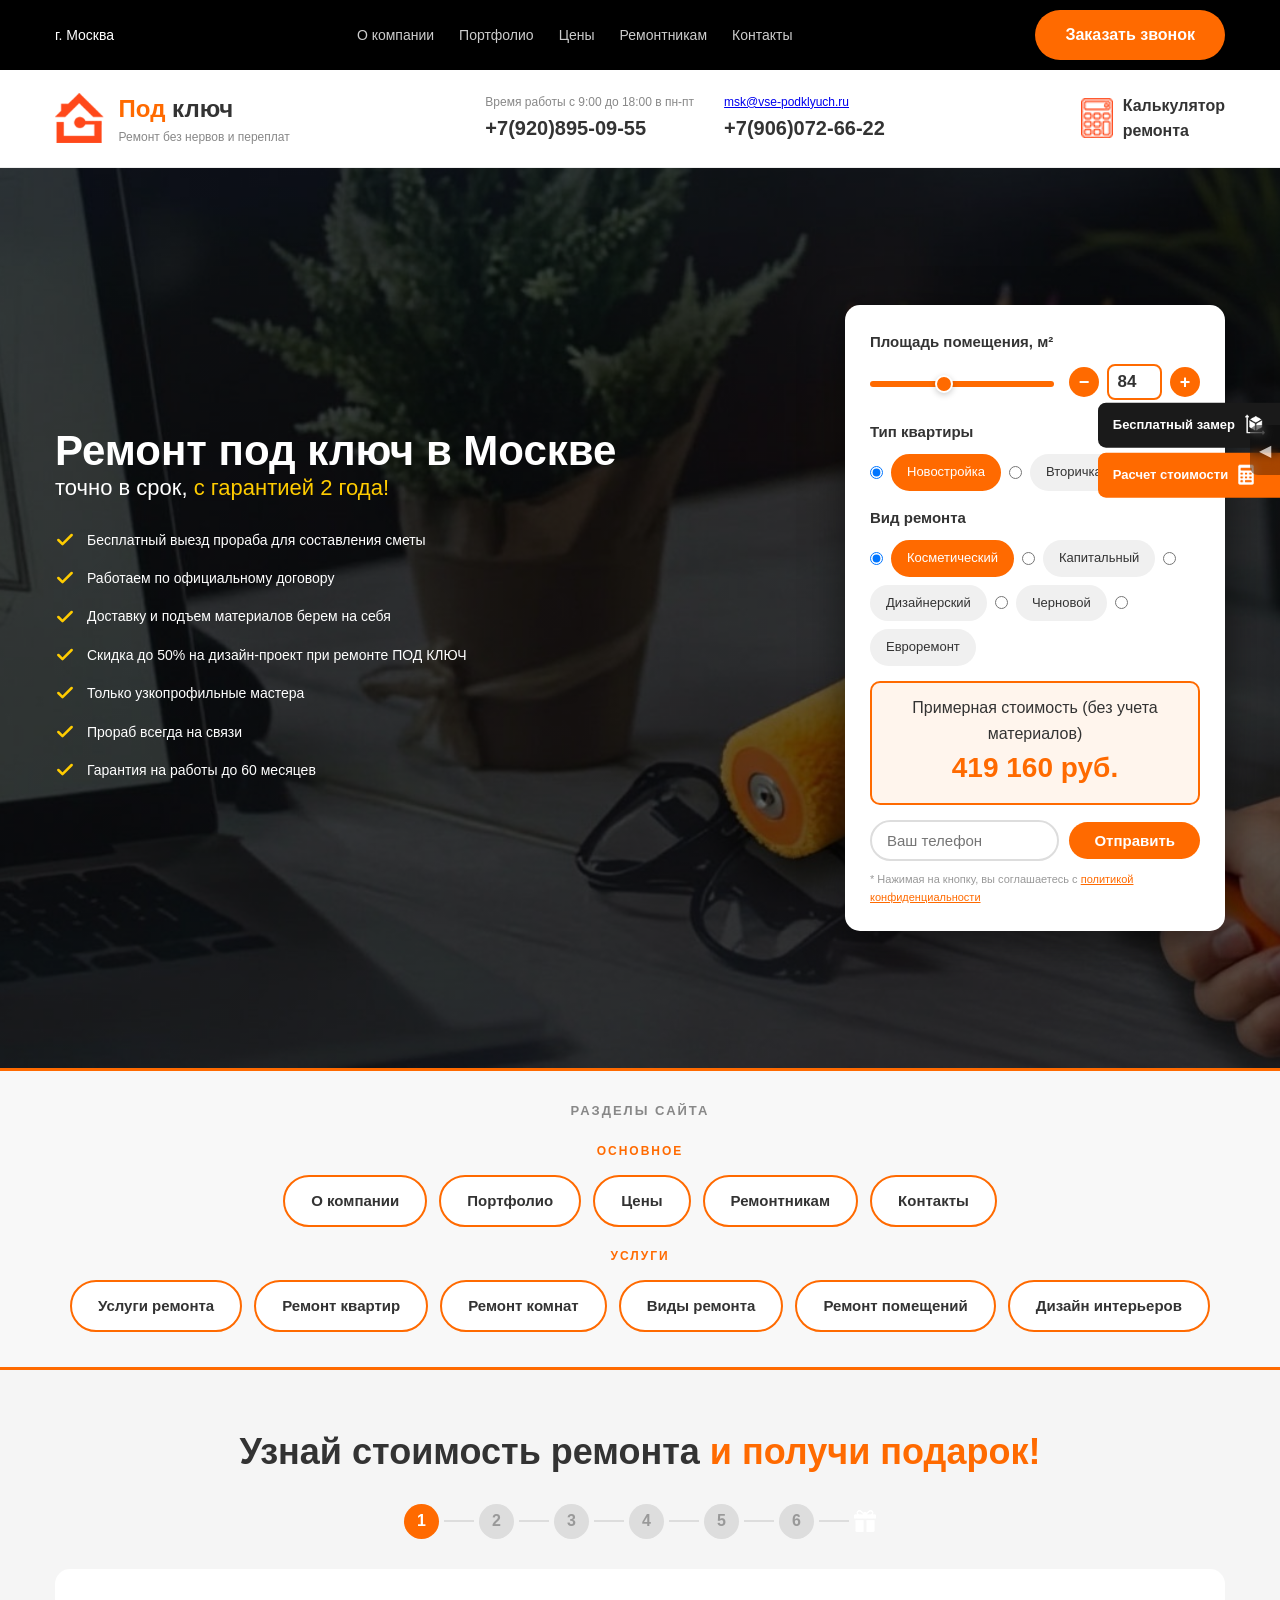
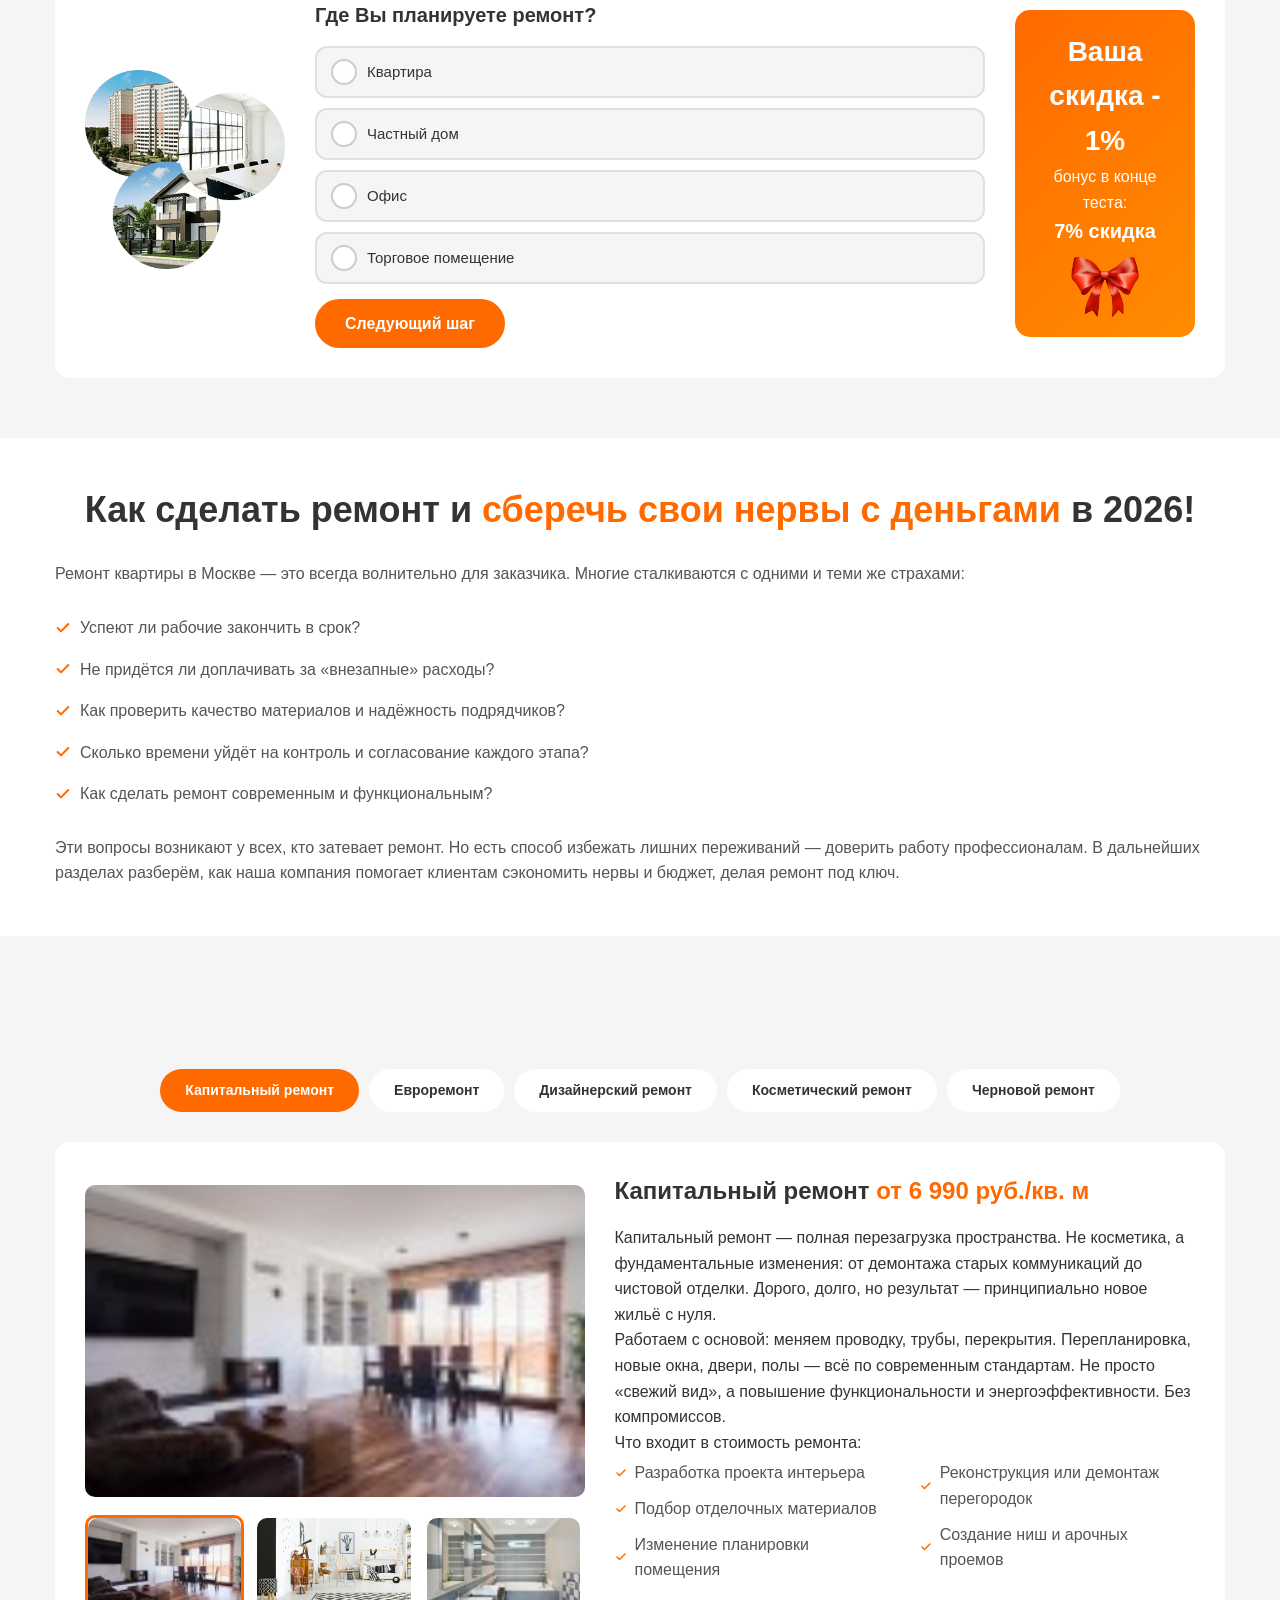
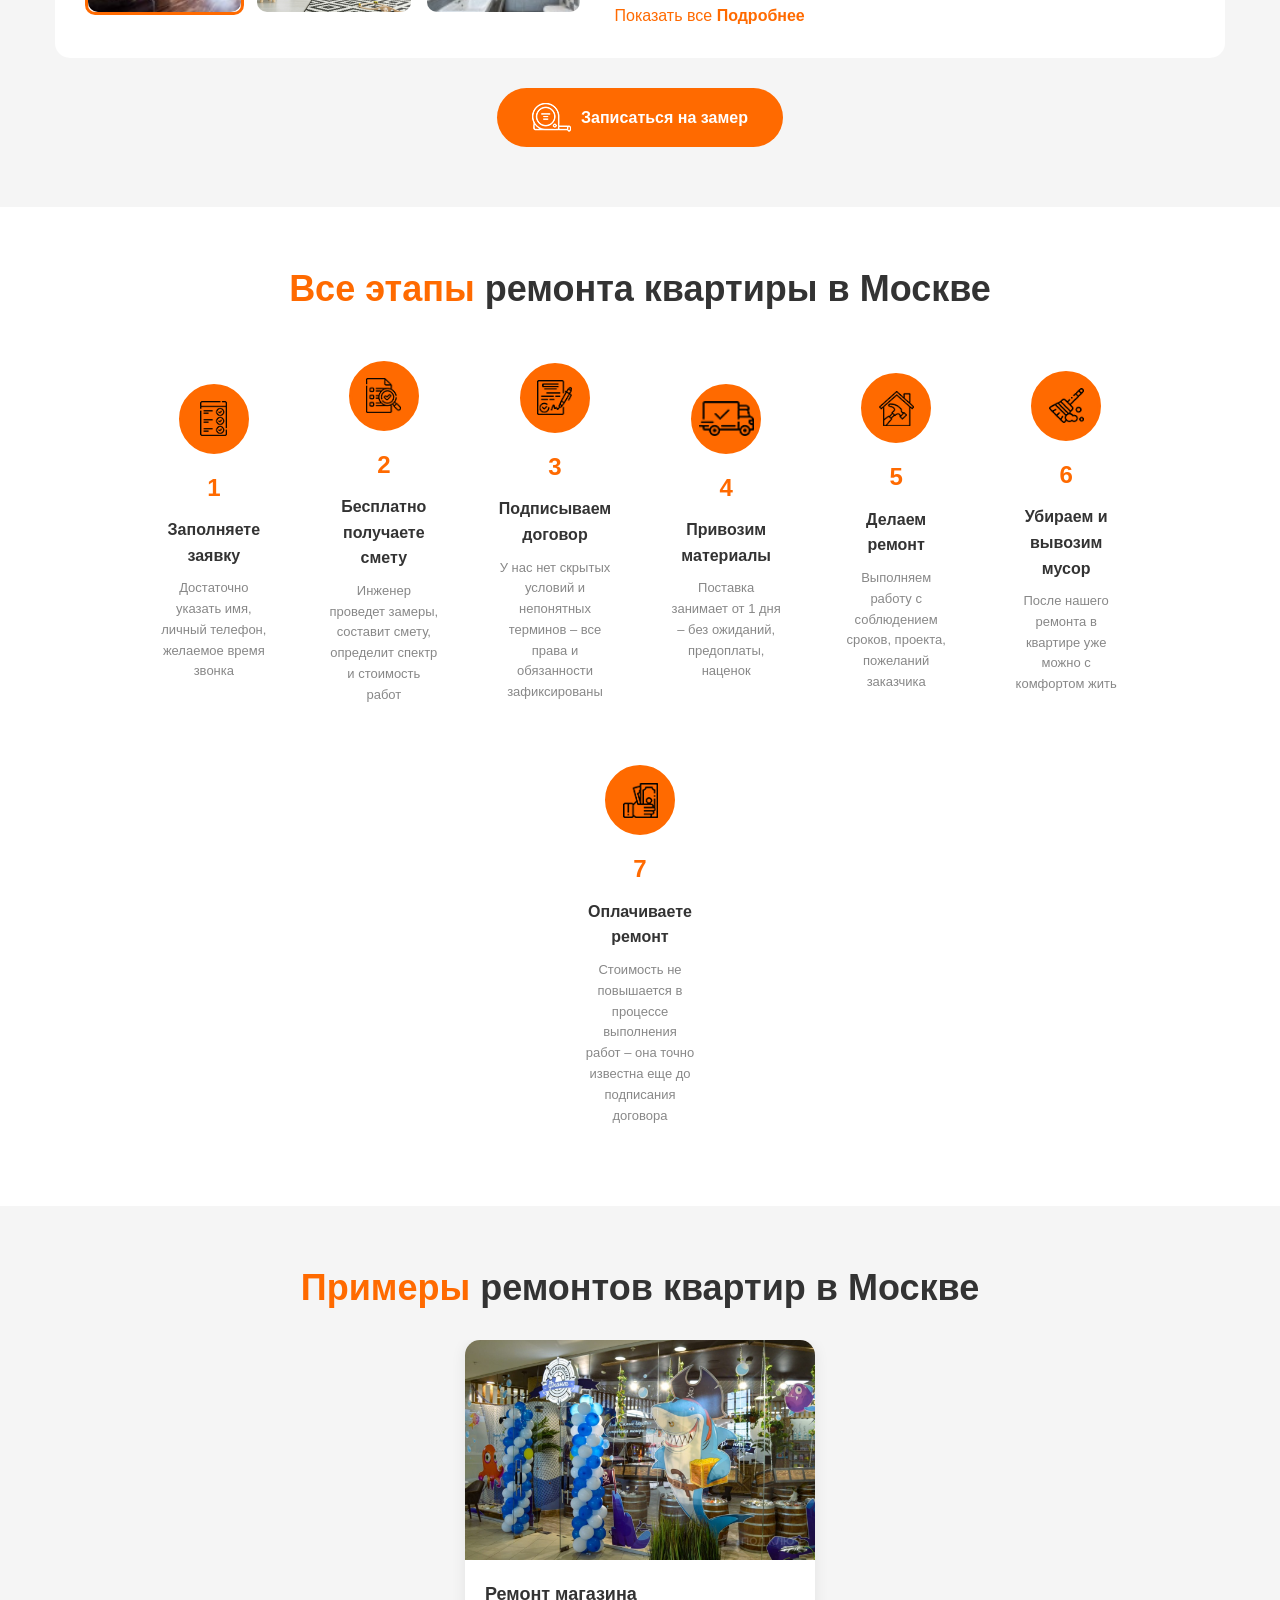
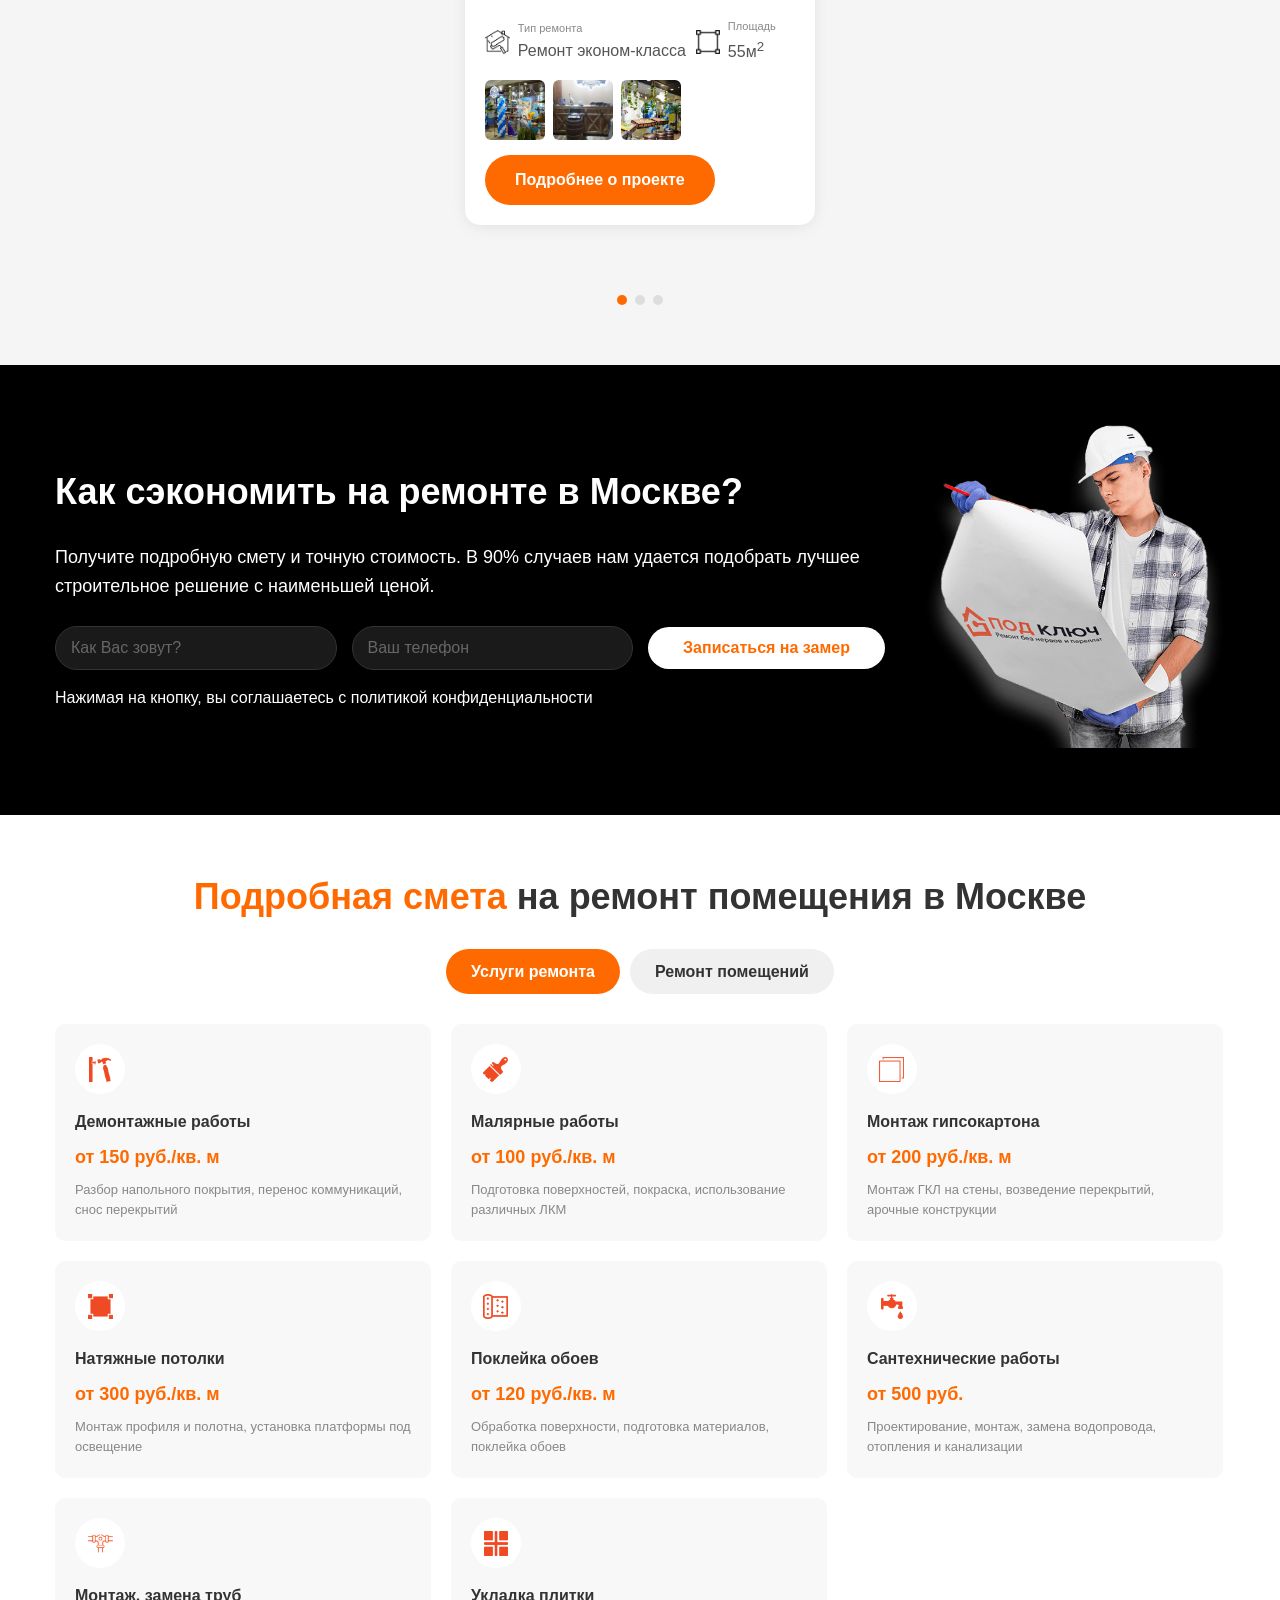
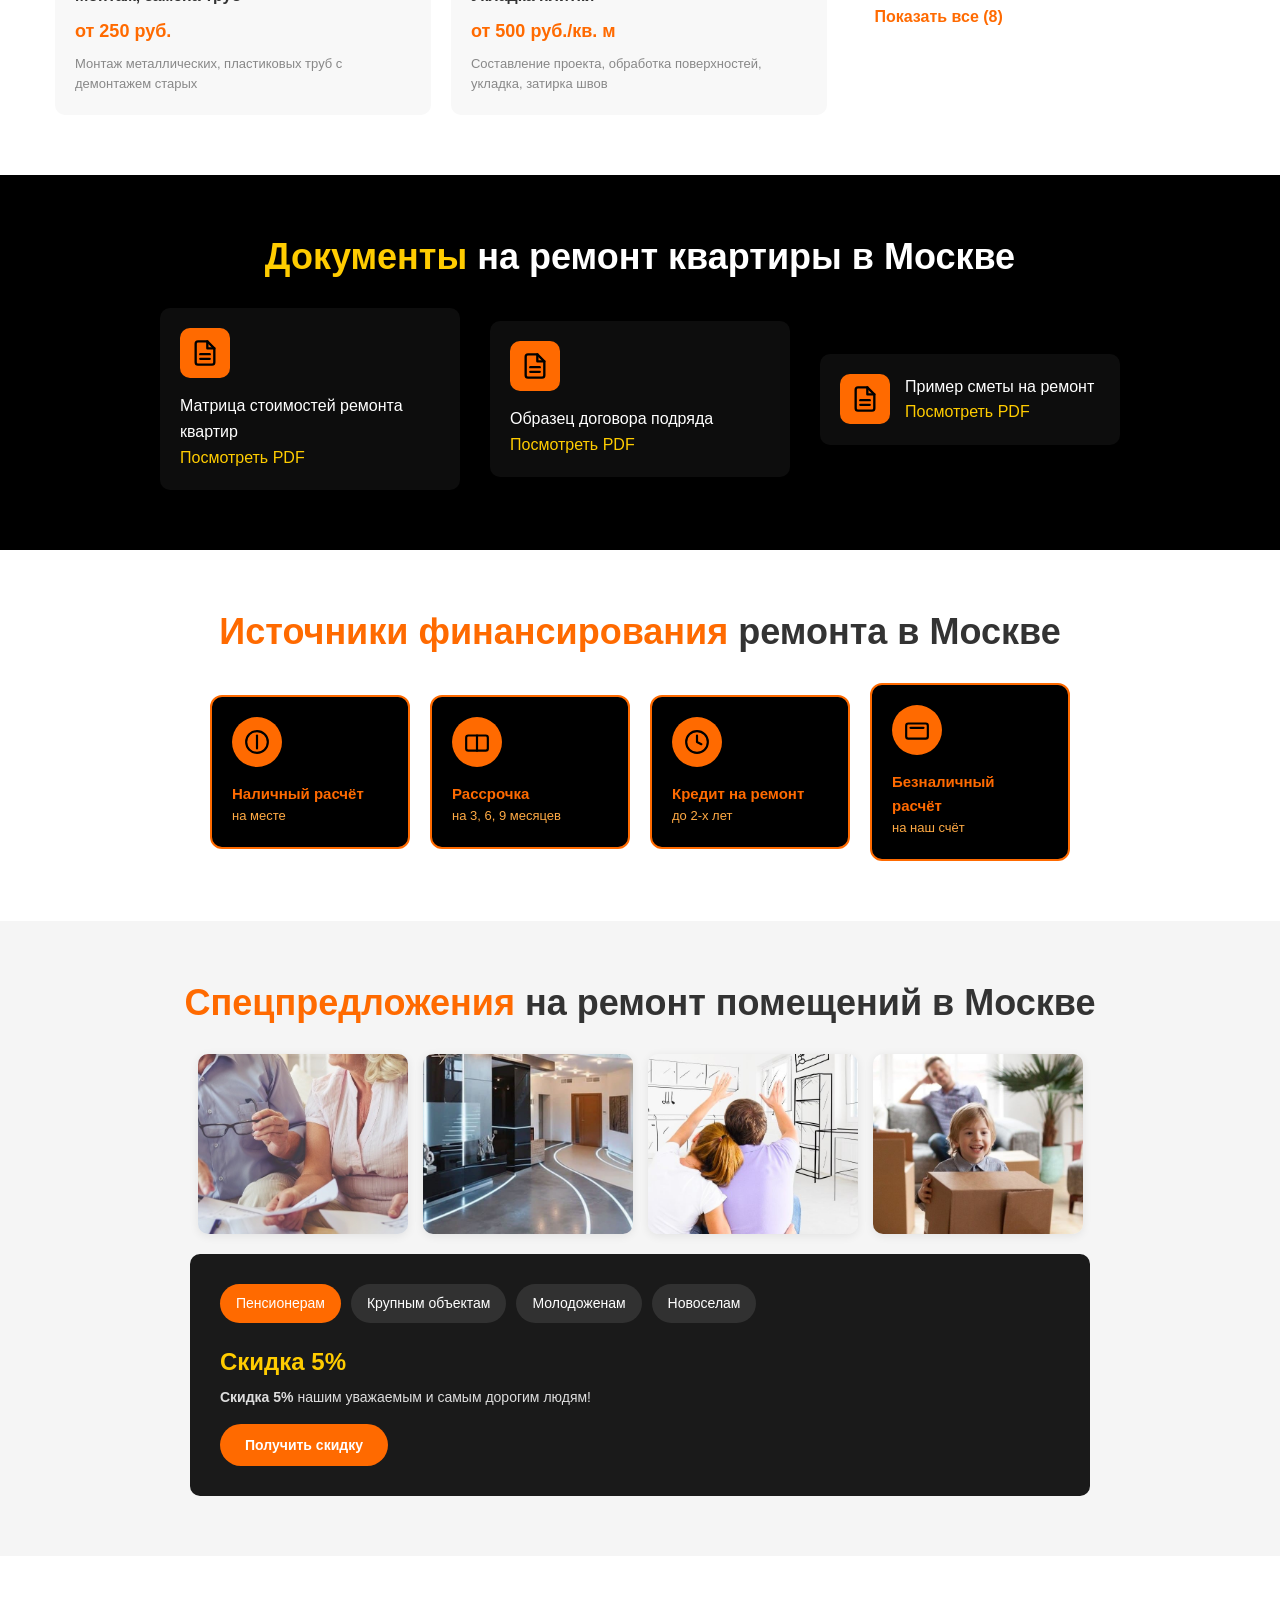
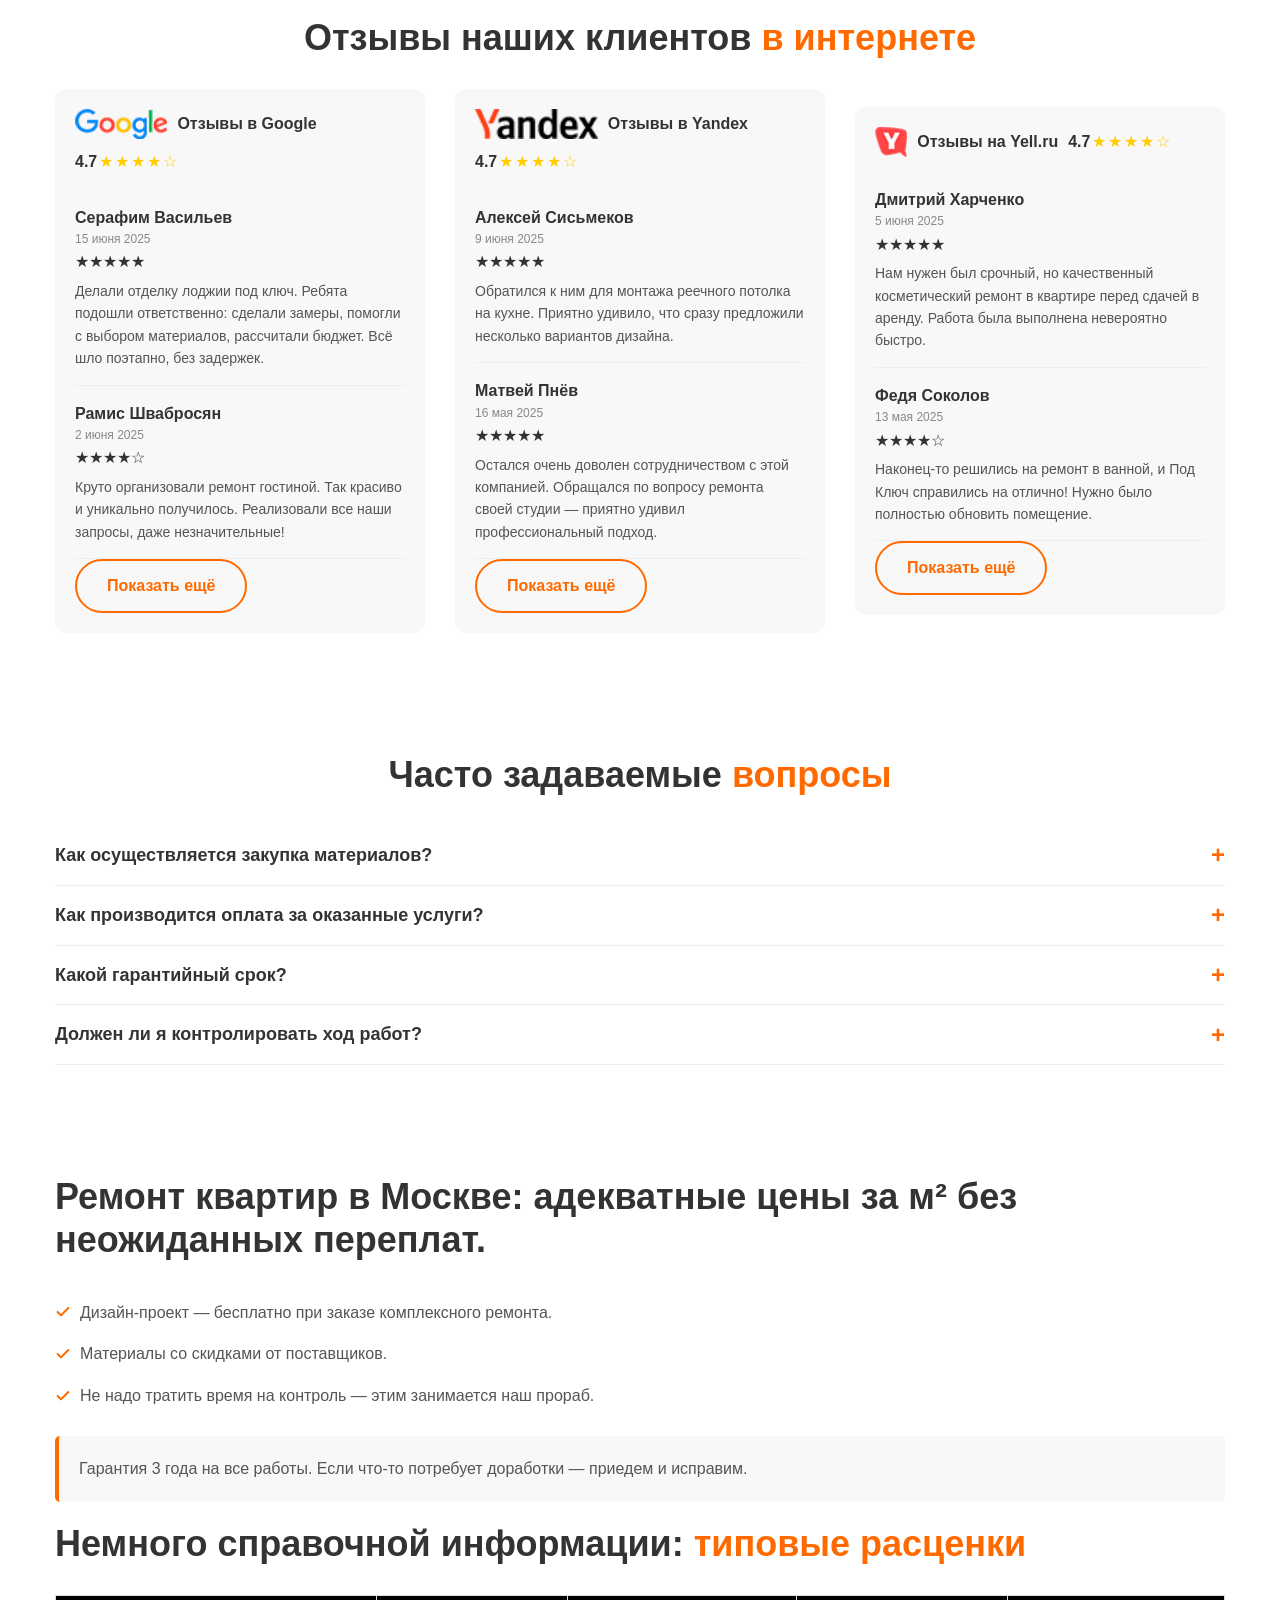
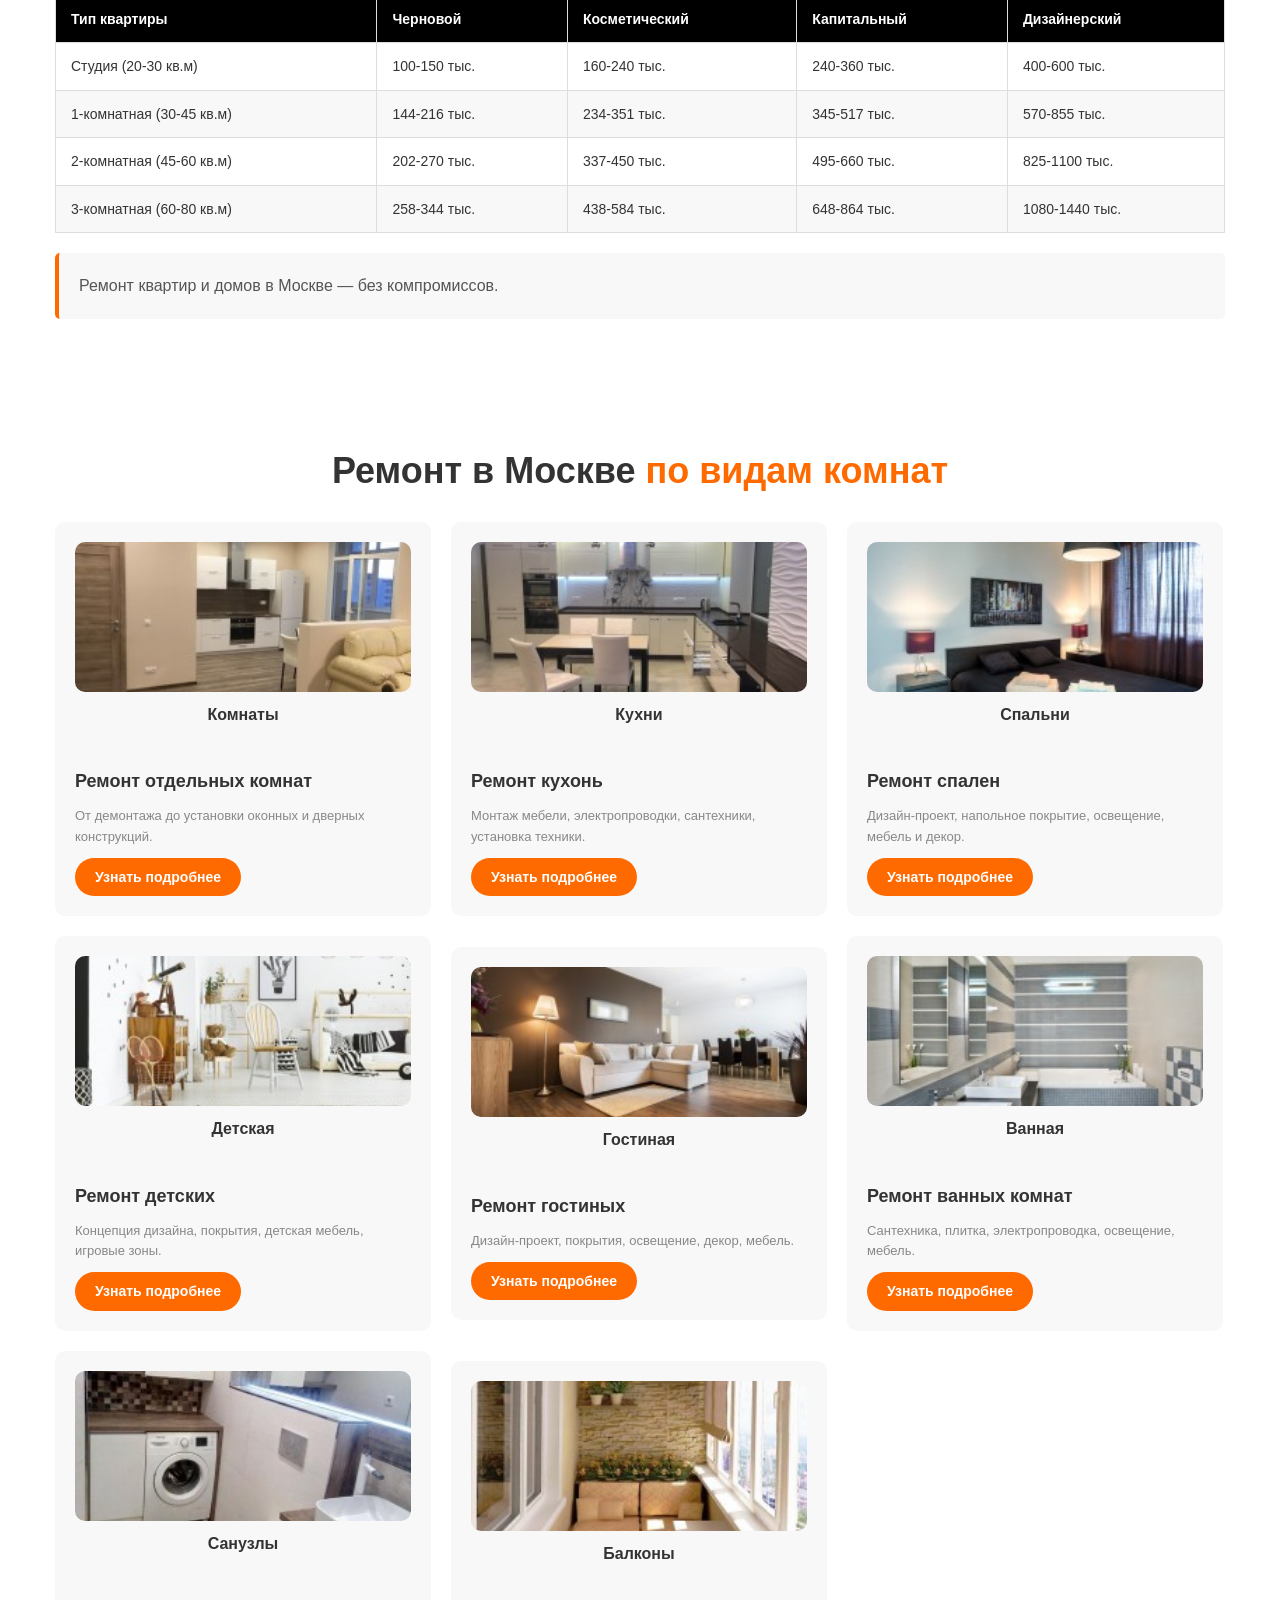
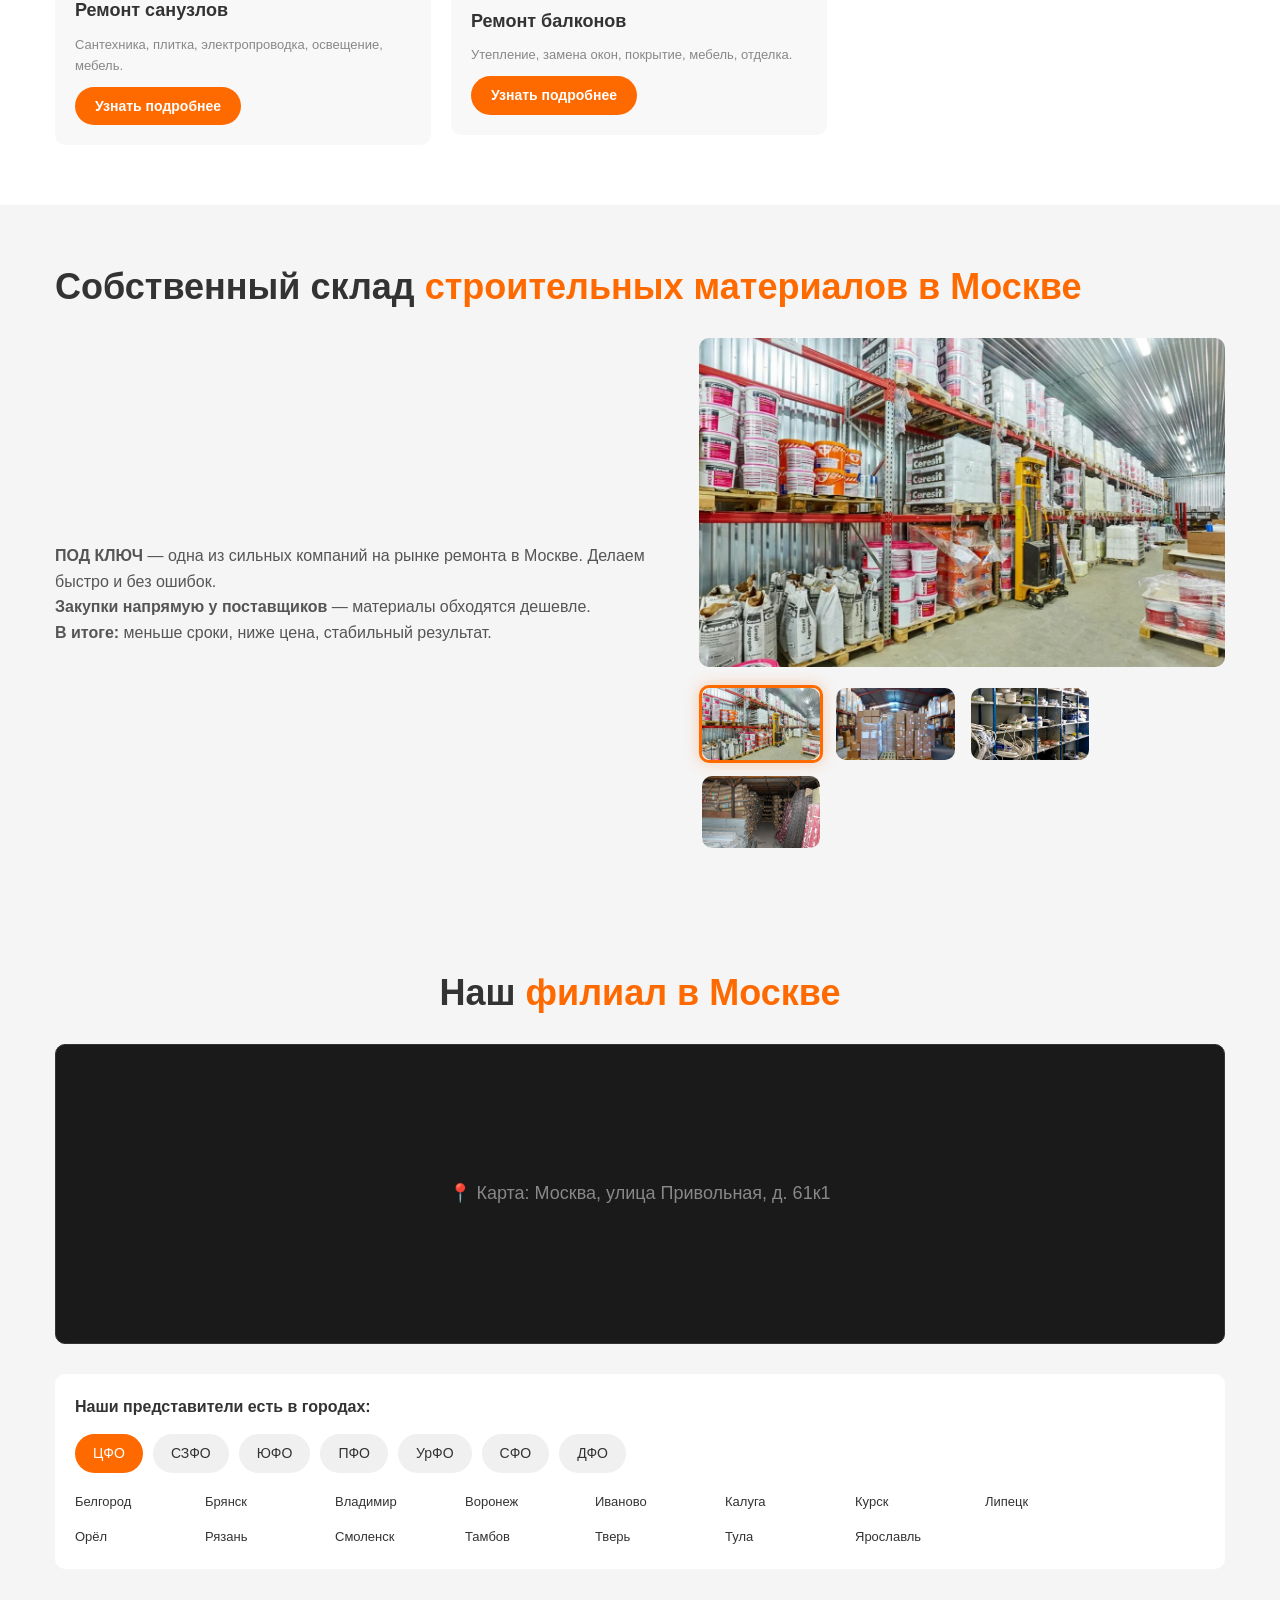
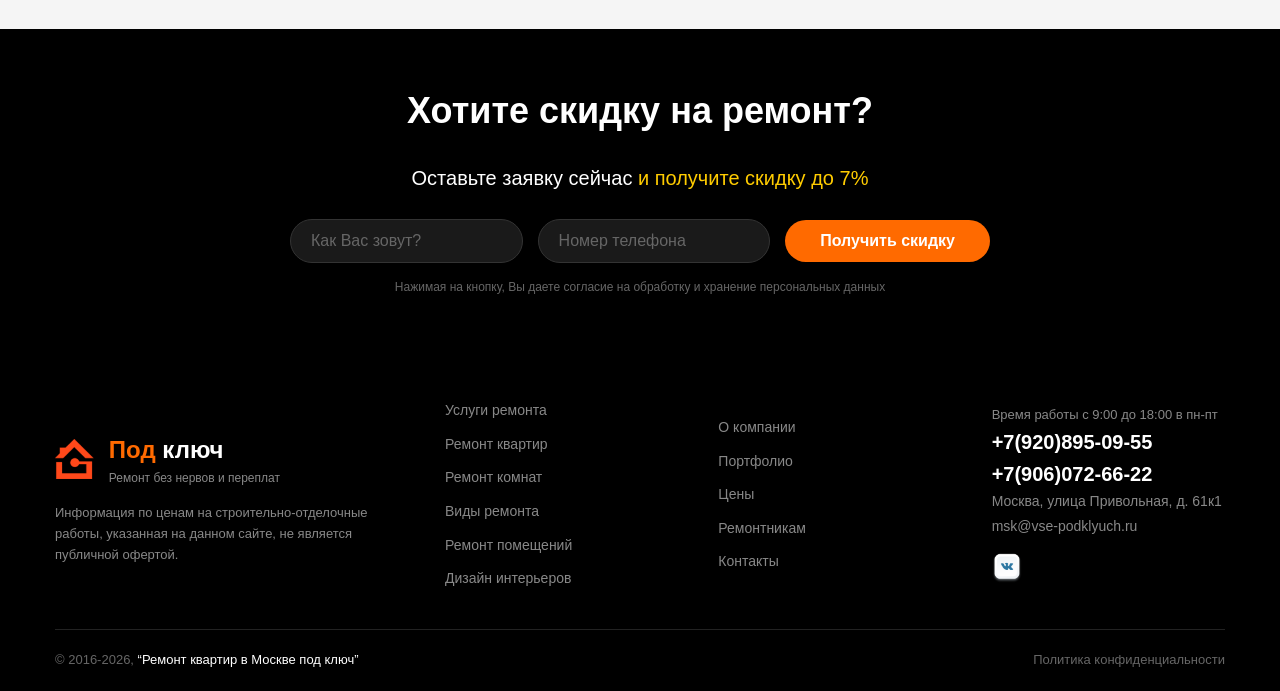
==== commit 1759a03b: "Update index.html" ====
--- a/index.html
+++ b/index.html
@@ -8,7 +8,9 @@
 </head>
 <body>
 
-    <!-- ШАПКА -->
+    <!-- ============================================
+    ШАПКА
+    ============================================ -->
     <header>
         <div class="top">
             <div class="container">
@@ -16,6 +18,7 @@
                     <div class="top__city">
                         <a href="javascript:void(0)" class="top__city-title" id="cityBtn">г. Москва</a>
                     </div>
+
                     <ul class="top__menu flex">
                         <li><a href="javascript:void(0)">О компании</a></li>
                         <li><a href="javascript:void(0)">Портфолио</a></li>
@@ -23,9 +26,13 @@
                         <li><a href="javascript:void(0)">Ремонтникам</a></li>
                         <li><a href="javascript:void(0)">Контакты</a></li>
                     </ul>
+
                     <a href="javascript:void(0)" class="btn">Заказать звонок</a>
+
                     <div class="navbar" id="navbarToggle">
-                        <span></span><span></span><span></span>
+                        <span></span>
+                        <span></span>
+                        <span></span>
                     </div>
                 </div>
             </div>
@@ -41,6 +48,7 @@
                             <p>Ремонт без нервов и переплат</p>
                         </span>
                     </a>
+
                     <div class="header__contacts flex">
                         <div class="header__contacts-item">
                             <p>Время работы с 9:00 до 18:00 в пн-пт</p>
@@ -51,6 +59,7 @@
                             <a href="tel:+79060726622" class="header__tel">+7(906)072-66-22</a>
                         </div>
                     </div>
+
                     <a href="javascript:void(0)" class="calc-link flex">
                         <img src="assets/calc.png" alt="Калькулятор">
                         <span>Калькулятор <br>ремонта</span>
@@ -60,7 +69,9 @@
         </div>
     </header>
 
-    <!-- МОБИЛЬНОЕ МЕНЮ (бургер) -->
+    <!-- ============================================
+    МОБИЛЬНОЕ МЕНЮ (ВЫПАДАЮЩЕЕ)
+    ============================================ -->
     <div class="menu-mobile" id="menuMobile">
         <button class="close-menu" id="closeMenu" aria-label="Закрыть меню">✕</button>
         <div class="menu-title">Основное</div>
@@ -78,7 +89,9 @@
         <a href="javascript:void(0)">Дизайн интерьеров</a>
     </div>
 
-    <!-- БОКОВЫЕ КНОПКИ -->
+    <!-- ============================================
+    БОКОВЫЕ КНОПКИ
+    ============================================ -->
     <button class="btns-toggle" id="btnsToggle" aria-label="Скрыть/показать боковые кнопки">
         <span class="toggle-arrow">◀</span>
     </button>
@@ -93,7 +106,9 @@
         </div>
     </div>
 
-    <!-- ГЛАВНЫЙ БАННЕР + КАЛЬКУЛЯТОР -->
+    <!-- ============================================
+    ГЛАВНЫЙ БАННЕР + КАЛЬКУЛЯТОР
+    ============================================ -->
     <section class="main">
         <div class="container">
             <div class="main__content flex">
@@ -113,6 +128,7 @@
                         <li>Гарантия на работы до 60 месяцев</li>
                     </ul>
                 </div>
+
                 <form class="calc calculator-body fade-in" id="calculatorForm">
                     <div class="calc__item">
                         <div class="calc__title">Площадь помещения, м²</div>
@@ -200,19 +216,21 @@
         </div>
     </section>
 
-    <!-- QUIZ (Узнай стоимость) -->
+    <!-- ============================================
+    QUIZ (ТЕСТ)
+    ============================================ -->
     <section class="quiz" id="quiz">
         <div class="container">
             <h2 class="section__title text-center fade-in">
                 Узнай стоимость ремонта <span>и получи подарок!</span>
             </h2>
             <div class="quiz__steps flex">
-                <p class="active">1</p><span></span>
-                <p>2</p><span></span>
-                <p>3</p><span></span>
-                <p>4</p><span></span>
-                <p>5</p><span></span>
-                <p>6</p><span></span>
+                <p class="active quiz-step-1">1</p><span class="quiz-step-1"></span>
+                <p class="quiz-step-2">2</p><span class="quiz-step-2"></span>
+                <p class="quiz-step-3">3</p><span class="quiz-step-3"></span>
+                <p class="quiz-step-4">4</p><span class="quiz-step-4"></span>
+                <p class="quiz-step-5">5</p><span class="quiz-step-5"></span>
+                <p class="quiz-step-6">6</p><span class="quiz-step-6"></span>
                 <div class="flex"><img src="assets/gift.png" alt="Подарок"></div>
             </div>
 
@@ -389,10 +407,1017 @@
         </div>
     </section>
 
-    <!-- Остальные секции — по аналогии, как у тебя уже было -->
-    <!-- ... -->
-    
-    <!-- ПОДВАЛ -->
+    <!-- ============================================
+    ИНФО БЛОК
+    ============================================ -->
+    <section class="info">
+        <div class="container">
+            <h2 class="section__title text-center fade-in">Как сделать ремонт и <span>сберечь свои нервы с деньгами</span> в 2026!</h2>
+            <p class="fade-in">Ремонт квартиры в Москве — это всегда волнительно для заказчика. Многие сталкиваются с одними и теми же страхами:</p>
+            <ul class="fade-in">
+                <li>Успеют ли рабочие закончить в срок?</li>
+                <li>Не придётся ли доплачивать за «внезапные» расходы?</li>
+                <li>Как проверить качество материалов и надёжность подрядчиков?</li>
+                <li>Сколько времени уйдёт на контроль и согласование каждого этапа?</li>
+                <li>Как сделать ремонт современным и функциональным?</li>
+            </ul>
+            <p class="fade-in">Эти вопросы возникают у всех, кто затевает ремонт. Но есть способ избежать лишних переживаний — доверить работу профессионалам. В дальнейших разделах разберём, как наша компания помогает клиентам сэкономить нервы и бюджет, делая ремонт под ключ.</p>
+        </div>
+    </section>
+
+    <!-- ============================================
+    ВАРИАНТЫ РЕМОНТА
+    ============================================ -->
+    <section class="repair" id="repair">
+        <div class="container">
+            <h2 class="section__title text-center fade-in"><span>Варианты</span> ремонта помещения в Москве</h2>
+            <div class="repair__tabs flex fade-in">
+                <a href="javascript:void(0)" class="active" data-tab="repair-1">Капитальный ремонт</a>
+                <a href="javascript:void(0)" data-tab="repair-2">Евроремонт</a>
+                <a href="javascript:void(0)" data-tab="repair-3">Дизайнерский ремонт</a>
+                <a href="javascript:void(0)" data-tab="repair-4">Косметический ремонт</a>
+                <a href="javascript:void(0)" data-tab="repair-5">Черновой ремонт</a>
+            </div>
+
+            <div class="repair__item active fade-in" id="repair-1">
+                <div class="repair__content flex">
+                    <div class="repair__images">
+                        <div class="repair__slider"><img src="assets/kapital_1.jpg" alt="Капитальный ремонт"></div>
+                        <div class="repair__thumbnails">
+                            <div class="repair__thumbnail active"><img src="assets/kapital_1.jpg" alt=""></div>
+                            <div class="repair__thumbnail"><img src="assets/kapital_2.jpg" alt=""></div>
+                            <div class="repair__thumbnail"><img src="assets/kapital_3.jpg" alt=""></div>
+                        </div>
+                    </div>
+                    <div class="repair__info">
+                        <h3 class="repair__title">Капитальный ремонт <span>от 6 990 руб./кв. м</span></h3>
+                        <p>Капитальный ремонт — полная перезагрузка пространства. Не косметика, а фундаментальные изменения: от демонтажа старых коммуникаций до чистовой отделки. Дорого, долго, но результат — принципиально новое жильё с нуля.</p>
+                        <p>Работаем с основой: меняем проводку, трубы, перекрытия. Перепланировка, новые окна, двери, полы — всё по современным стандартам. Не просто «свежий вид», а повышение функциональности и энергоэффективности. Без компромиссов.</p>
+                        <div class="repair__list">
+                            <div class="repair__list-title">Что входит в стоимость ремонта:</div>
+                            <ul>
+                                <li>Разработка проекта интерьера</li>
+                                <li>Подбор отделочных материалов</li>
+                                <li>Изменение планировки помещения</li>
+                                <li>Реконструкция или демонтаж перегородок</li>
+                                <li>Создание ниш и арочных проемов</li>
+                            </ul>
+                            <a href="javascript:void(0)" class="repair__more">Показать все</a>
+                            <a href="javascript:void(0)" class="regular-link">Подробнее</a>
+                        </div>
+                    </div>
+                </div>
+            </div>
+
+            <div class="repair__item" id="repair-2">
+                <div class="repair__content flex">
+                    <div class="repair__images">
+                        <div class="repair__slider"><img src="assets/evro_1.jpg" alt="Евроремонт"></div>
+                        <div class="repair__thumbnails">
+                            <div class="repair__thumbnail active"><img src="assets/evro_1.jpg" alt=""></div>
+                            <div class="repair__thumbnail"><img src="assets/evro_2.jpg" alt=""></div>
+                            <div class="repair__thumbnail"><img src="assets/evro_3.jpg" alt=""></div>
+                        </div>
+                    </div>
+                    <div class="repair__info">
+                        <h3 class="repair__title">Евроремонт <span>от 8 990 руб./кв. м</span></h3>
+                        <p>Евроремонт — не просто термин, а стандарт работы. Здесь каждая деталь имеет значение: от ровности стен до точности подбора материалов. Не косметика, а системный подход к пространству.</p>
+                        <p>Используем только проверенные материалы — никакого "аналога под видом оригинала". Технологии, которые действительно работают, а не маркетинговые обещания.</p>
+                        <div class="repair__list">
+                            <div class="repair__list-title">Что входит в стоимость ремонта:</div>
+                            <ul>
+                                <li>Разработка проекта интерьера</li>
+                                <li>Подбор отделочных материалов</li>
+                                <li>Изменение планировки помещения</li>
+                                <li>Реконструкция или демонтаж перегородок</li>
+                            </ul>
+                            <a href="javascript:void(0)" class="repair__more">Показать все</a>
+                            <a href="javascript:void(0)" class="regular-link">Подробнее</a>
+                        </div>
+                    </div>
+                </div>
+            </div>
+
+            <div class="repair__item" id="repair-3">
+                <div class="repair__content flex">
+                    <div class="repair__images">
+                        <div class="repair__slider"><img src="assets/dizain_1.jpg" alt="Дизайнерский ремонт"></div>
+                        <div class="repair__thumbnails">
+                            <div class="repair__thumbnail active"><img src="assets/dizain_1.jpg" alt=""></div>
+                            <div class="repair__thumbnail"><img src="assets/dizain_2.jpg" alt=""></div>
+                            <div class="repair__thumbnail"><img src="assets/dizain_3.jpg" alt=""></div>
+                        </div>
+                    </div>
+                    <div class="repair__info">
+                        <h3 class="repair__title">Дизайнерский ремонт <span>от 8 990 руб./кв. м</span></h3>
+                        <p>Дизайнерский ремонт — это когда интерьер становится авторской работой. Не просто поклеить обои и расставить мебель, а создать цельный образ.</p>
+                        <p>Работаем с пространством, а не против него. Ваши привычки, вкусы, образ жизни — всё это превращается в концепцию.</p>
+                        <div class="repair__list">
+                            <div class="repair__list-title">Что входит в стоимость ремонта:</div>
+                            <ul>
+                                <li>Разработка дизайн-проекта интерьера</li>
+                                <li>Подбор цветовой гаммы и отделочных материалов</li>
+                                <li>Подбор мебели и декоративных элементов</li>
+                                <li>Изменение планировки помещения</li>
+                            </ul>
+                            <a href="javascript:void(0)" class="repair__more">Показать все</a>
+                            <a href="javascript:void(0)" class="regular-link">Подробнее</a>
+                        </div>
+                    </div>
+                </div>
+            </div>
+
+            <div class="repair__item" id="repair-4">
+                <div class="repair__content flex">
+                    <div class="repair__images">
+                        <div class="repair__slider"><img src="assets/kosmet_1.jpg" alt="Косметический ремонт"></div>
+                        <div class="repair__thumbnails">
+                            <div class="repair__thumbnail active"><img src="assets/kosmet_1.jpg" alt=""></div>
+                            <div class="repair__thumbnail"><img src="assets/kosmet_2.jpg" alt=""></div>
+                            <div class="repair__thumbnail"><img src="assets/kosmet_3.jpg" alt=""></div>
+                        </div>
+                    </div>
+                    <div class="repair__info">
+                        <h3 class="repair__title">Косметический ремонт <span>от 4 990 руб./кв. м</span></h3>
+                        <p>Косметический ремонт — это обновление без лишних сложностей. Покраска стен и потолков, укладка пола, замена дверей и окон — всё делаем аккуратно, без разрушений.</p>
+                        <div class="repair__list">
+                            <div class="repair__list-title">Что входит в стоимость ремонта:</div>
+                            <ul>
+                                <li>Покраска стен и потолков</li>
+                                <li>Укладка нового напольного покрытия</li>
+                                <li>Замена дверных и оконных блоков</li>
+                                <li>Замена розеток и выключателей</li>
+                            </ul>
+                            <a href="javascript:void(0)" class="repair__more">Показать все</a>
+                            <a href="javascript:void(0)" class="regular-link">Подробнее</a>
+                        </div>
+                    </div>
+                </div>
+            </div>
+
+            <div class="repair__item" id="repair-5">
+                <div class="repair__content flex">
+                    <div class="repair__images">
+                        <div class="repair__slider"><img src="assets/chern_1.jpg" alt="Черновой ремонт"></div>
+                        <div class="repair__thumbnails">
+                            <div class="repair__thumbnail active"><img src="assets/chern_1.jpg" alt=""></div>
+                            <div class="repair__thumbnail"><img src="assets/chern_2.jpg" alt=""></div>
+                            <div class="repair__thumbnail"><img src="assets/chern_3.jpg" alt=""></div>
+                            <div class="repair__thumbnail"><img src="assets/chern_4.jpg" alt=""></div>
+                        </div>
+                    </div>
+                    <div class="repair__info">
+                        <h3 class="repair__title">Черновой ремонт <span>От 3 000 руб./кв. м</span></h3>
+                        <p>Черновой ремонт — это база. Без него любая отделка со временем пойдет трещинами. Мы делаем его основательно: сносим всё отжившее, прокладываем новые коммуникации, выводим плоскости в ноль.</p>
+                        <p>Работаем по технологии, а не «на глаз». Каждый этап — от демонтажа до монтажа ГКЛ — выполняется с соблюдением нормативов.</p>
+                        <div class="repair__list">
+                            <div class="repair__list-title">Что входит в стоимость ремонта:</div>
+                            <ul>
+                                <li>Демонтаж старых покрытий</li>
+                                <li>Очистка поверхности от старых клеев и штукатурки</li>
+                                <li>Установка маяков и подготовка поверхности под укладку стяжки</li>
+                                <li>Укладка цементно-песчаной стяжки</li>
+                            </ul>
+                            <a href="javascript:void(0)" class="repair__more">Показать все</a>
+                            <a href="javascript:void(0)" class="regular-link">Подробнее</a>
+                        </div>
+                    </div>
+                </div>
+            </div>
+
+            <div class="repair__btn flex">
+                <a href="javascript:void(0)" class="flex">
+                    <img src="assets/ruler.png" alt="">
+                    <span>Записаться на замер</span>
+                </a>
+            </div>
+        </div>
+    </section>
+
+    <!-- ============================================
+    ЭТАПЫ
+    ============================================ -->
+    <section class="steps" id="steps">
+        <div class="container">
+            <h2 class="section__title text-center fade-in"><span>Все этапы</span> ремонта квартиры в Москве</h2>
+            <div class="steps__items flex">
+                <div class="step fade-in-scale step_1">
+                    <div class="step__icon flex"><img src="assets/step-1.png" alt=""></div>
+                    <div class="step__number">1</div>
+                    <div class="step__title">Заполняете заявку</div>
+                    <p>Достаточно указать имя, личный телефон, желаемое время звонка</p>
+                </div>
+                <div class="step fade-in-scale step_2">
+                    <div class="step__icon flex"><img src="assets/step-2.png" alt=""></div>
+                    <div class="step__number">2</div>
+                    <div class="step__title">Бесплатно получаете смету</div>
+                    <p>Инженер проведет замеры, составит смету, определит спектр и стоимость работ</p>
+                </div>
+                <div class="step fade-in-scale step_3">
+                    <div class="step__icon flex"><img src="assets/step-3.png" alt=""></div>
+                    <div class="step__number">3</div>
+                    <div class="step__title">Подписываем договор</div>
+                    <p>У нас нет скрытых условий и непонятных терминов – все права и обязанности зафиксированы</p>
+                </div>
+                <div class="step fade-in-scale step_4">
+                    <div class="step__icon flex"><img src="assets/step-4.png" alt=""></div>
+                    <div class="step__number">4</div>
+                    <div class="step__title">Привозим материалы</div>
+                    <p>Поставка занимает от 1 дня – без ожиданий, предоплаты, наценок</p>
+                </div>
+                <div class="step fade-in-scale step_5">
+                    <div class="step__icon flex"><img src="assets/step-5.png" alt=""></div>
+                    <div class="step__number">5</div>
+                    <div class="step__title">Делаем ремонт</div>
+                    <p>Выполняем работу с соблюдением сроков, проекта, пожеланий заказчика</p>
+                </div>
+                <div class="step fade-in-scale step_6">
+                    <div class="step__icon flex"><img src="assets/step-6.png" alt=""></div>
+                    <div class="step__number">6</div>
+                    <div class="step__title">Убираем и вывозим мусор</div>
+                    <p>После нашего ремонта в квартире уже можно с комфортом жить</p>
+                </div>
+                <div class="step fade-in-scale step_7">
+                    <div class="step__icon flex"><img src="assets/step-7.png" alt=""></div>
+                    <div class="step__number">7</div>
+                    <div class="step__title">Оплачиваете ремонт</div>
+                    <p>Стоимость не повышается в процессе выполнения работ – она точно известна еще до подписания договора</p>
+                </div>
+            </div>
+        </div>
+    </section>
+
+    <!-- ============================================
+    ПРИМЕРЫ РАБОТ
+    ============================================ -->
+    <section class="works" id="works">
+        <div class="container">
+            <h2 class="section__title text-center fade-in"><span>Примеры</span> ремонтов квартир в Москве</h2>
+            <div class="works__slider-wrapper">
+                <div class="works__slider flex">
+                    <div class="work fade-in-scale">
+                        <div class="work__img"><img src="assets/work_magazin_1.jpg" alt="Ремонт магазина"></div>
+                        <div class="work__info">
+                            <h4 class="work__title">Ремонт магазина</h4>
+                            <div class="work__items flex">
+                                <div class="work__item flex">
+                                    <img src="assets/work-1.png" alt="">
+                                    <div class="work__item-info">
+                                        <div class="work__item-title">Тип ремонта</div>
+                                        <p>Ремонт эконом-класса</p>
+                                    </div>
+                                </div>
+                                <div class="work__item flex">
+                                    <img src="assets/work-4.png" alt="">
+                                    <div class="work__item-info">
+                                        <div class="work__item-title">Площадь</div>
+                                        <p>55м<sup>2</sup></p>
+                                    </div>
+                                </div>
+                            </div>
+                            <div class="work__images flex">
+                                <div><img src="assets/work_magazin_1.jpg" alt=""></div>
+                                <div><img src="assets/work_magazin_2.jpg" alt=""></div>
+                                <div><img src="assets/work_magazin_3.jpg" alt=""></div>
+                            </div>
+                            <div class="work__btn flex"><a href="javascript:void(0)" class="btn">Подробнее о проекте</a></div>
+                        </div>
+                    </div>
+                    <div class="work fade-in-scale">
+                        <div class="work__img"><img src="assets/work_sanuzel_1.jpg" alt="Ремонт санузла"></div>
+                        <div class="work__info">
+                            <h4 class="work__title">Бюджетный ремонт совмещенного санузла</h4>
+                            <div class="work__items flex">
+                                <div class="work__item flex">
+                                    <img src="assets/work-1.png" alt="">
+                                    <div class="work__item-info">
+                                        <div class="work__item-title">Тип ремонта</div>
+                                        <p>Ремонт эконом-класса</p>
+                                    </div>
+                                </div>
+                                <div class="work__item flex">
+                                    <img src="assets/work-4.png" alt="">
+                                    <div class="work__item-info">
+                                        <div class="work__item-title">Площадь</div>
+                                        <p>6м<sup>2</sup></p>
+                                    </div>
+                                </div>
+                            </div>
+                            <div class="work__images flex">
+                                <div><img src="assets/work_sanuzel_1.jpg" alt=""></div>
+                                <div><img src="assets/work_sanuzel_2.jpg" alt=""></div>
+                                <div><img src="assets/work_sanuzel_3.jpg" alt=""></div>
+                            </div>
+                            <div class="work__btn flex"><a href="javascript:void(0)" class="btn">Подробнее о проекте</a></div>
+                        </div>
+                    </div>
+                    <div class="work fade-in-scale">
+                        <div class="work__img"><img src="assets/work_2komnat_1.jpg" alt="Ремонт двухкомнатной квартиры"></div>
+                        <div class="work__info">
+                            <h4 class="work__title">Ремонт двухкомнатной квартиры</h4>
+                            <div class="work__items flex">
+                                <div class="work__item flex">
+                                    <img src="assets/work-1.png" alt="">
+                                    <div class="work__item-info">
+                                        <div class="work__item-title">Тип ремонта</div>
+                                        <p>Ремонт премиум класса</p>
+                                    </div>
+                                </div>
+                                <div class="work__item flex">
+                                    <img src="assets/work-4.png" alt="">
+                                    <div class="work__item-info">
+                                        <div class="work__item-title">Площадь</div>
+                                        <p>56м<sup>2</sup></p>
+                                    </div>
+                                </div>
+                            </div>
+                            <div class="work__images flex">
+                                <div><img src="assets/work_2komnat_1.jpg" alt=""></div>
+                                <div><img src="assets/work_2komnat_2.jpg" alt=""></div>
+                                <div><img src="assets/work_2komnat_3.jpg" alt=""></div>
+                            </div>
+                            <div class="work__btn flex"><a href="javascript:void(0)" class="btn">Подробнее о проекте</a></div>
+                        </div>
+                    </div>
+                </div>
+            </div>
+            <div class="dots works__dots flex">
+                <span class="active"></span>
+                <span></span>
+                <span></span>
+            </div>
+        </div>
+    </section>
+
+    <!-- ============================================
+    СМЕТА
+    ============================================ -->
+    <section class="estimate" id="estimate">
+        <div class="container">
+            <div class="estimate__content flex">
+                <div class="estimate__info">
+                    <h2 class="section__title white mb-20 fade-in">Как сэкономить на ремонте в Москве?</h2>
+                    <p class="estimate__description fade-in">Получите подробную смету и точную стоимость. В 90% случаев нам удается подобрать лучшее строительное решение с наименьшей ценой.</p>
+                    <form class="estimate__form flex fade-in">
+                        <input type="text" placeholder="Как Вас зовут?" required>
+                        <input type="tel" placeholder="Ваш телефон" required>
+                        <button type="submit" class="btn btn_3">Записаться на замер</button>
+                        <div class="estimate__note">Нажимая на кнопку, вы соглашаетесь с политикой конфиденциальности</div>
+                    </form>
+                </div>
+                <div class="estimate__img fade-in-right">
+                    <img src="assets/estimate-img.png" alt="Смета">
+                </div>
+            </div>
+        </div>
+    </section>
+
+    <!-- ============================================
+    ЦЕНЫ
+    ============================================ -->
+    <section class="price" id="price">
+        <div class="container">
+            <h2 class="section__title text-center mb-20 fade-in"><span>Подробная смета</span> на ремонт помещения в Москве</h2>
+            <div class="price__tabs flex fade-in">
+                <a href="javascript:void(0)" class="active" data-tab="price-1">Услуги ремонта</a>
+                <a href="javascript:void(0)" data-tab="price-2">Ремонт помещений</a>
+            </div>
+            <div class="price__block active" id="price-1">
+                <div class="price__items flex">
+                    <div class="price__item fade-in-scale">
+                        <div class="price__icon flex"><img src="assets/demontazh.png" alt=""></div>
+                        <a class="price__title" href="javascript:void(0)">Демонтажные работы</a>
+                        <div class="price__value">от 150 руб./кв. м</div>
+                        <p>Разбор напольного покрытия, перенос коммуникаций, снос перекрытий</p>
+                    </div>
+                    <div class="price__item fade-in-scale">
+                        <div class="price__icon flex"><img src="assets/kistochka.png" alt=""></div>
+                        <a class="price__title" href="javascript:void(0)">Малярные работы</a>
+                        <div class="price__value">от 100 руб./кв. м</div>
+                        <p>Подготовка поверхностей, покраска, использование различных ЛКМ</p>
+                    </div>
+                    <div class="price__item fade-in-scale">
+                        <div class="price__icon flex"><img src="assets/gipsokarton.png" alt=""></div>
+                        <a class="price__title" href="javascript:void(0)">Монтаж гипсокартона</a>
+                        <div class="price__value">от 200 руб./кв. м</div>
+                        <p>Монтаж ГКЛ на стены, возведение перекрытий, арочные конструкции</p>
+                    </div>
+                    <div class="price__item fade-in-scale">
+                        <div class="price__icon flex"><img src="assets/potolok.png" alt=""></div>
+                        <a class="price__title" href="javascript:void(0)">Натяжные потолки</a>
+                        <div class="price__value">от 300 руб./кв. м</div>
+                        <p>Монтаж профиля и полотна, установка платформы под освещение</p>
+                    </div>
+                    <div class="price__item fade-in-scale">
+                        <div class="price__icon flex"><img src="assets/oboi.png" alt=""></div>
+                        <a class="price__title" href="javascript:void(0)">Поклейка обоев</a>
+                        <div class="price__value">от 120 руб./кв. м</div>
+                        <p>Обработка поверхности, подготовка материалов, поклейка обоев</p>
+                    </div>
+                    <div class="price__item fade-in-scale">
+                        <div class="price__icon flex"><img src="assets/kran.png" alt=""></div>
+                        <a class="price__title" href="javascript:void(0)">Сантехнические работы</a>
+                        <div class="price__value">от 500 руб.</div>
+                        <p>Проектирование, монтаж, замена водопровода, отопления и канализации</p>
+                    </div>
+                    <div class="price__item fade-in-scale">
+                        <div class="price__icon flex"><img src="assets/truba.png" alt=""></div>
+                        <a class="price__title" href="javascript:void(0)">Монтаж, замена труб</a>
+                        <div class="price__value">от 250 руб.</div>
+                        <p>Монтаж металлических, пластиковых труб с демонтажем старых</p>
+                    </div>
+                    <div class="price__item fade-in-scale">
+                        <div class="price__icon flex"><img src="assets/plitka.png" alt=""></div>
+                        <a class="price__title" href="javascript:void(0)">Укладка плитки</a>
+                        <div class="price__value">от 500 руб./кв. м</div>
+                        <p>Составление проекта, обработка поверхностей, укладка, затирка швов</p>
+                    </div>
+                    <div class="price__btn flex">
+                        <a href="javascript:void(0)" class="flex">
+                            <img src="assets/eye.png" alt="">
+                            <span>Показать все (8)</span>
+                        </a>
+                    </div>
+                </div>
+            </div>
+            <div class="price__block" id="price-2">
+                <div class="price__items flex">
+                    <div class="price__item fade-in-scale">
+                        <div class="price__icon flex"><img src="assets/dom.png" alt=""></div>
+                        <a class="price__title" href="javascript:void(0)">Ремонт дома, коттеджа</a>
+                        <div class="price__value">от 2 300 руб./кв. м</div>
+                        <p>Все виды монтажных и демонтажных работ, благоустройство участка</p>
+                    </div>
+                    <div class="price__item fade-in-scale">
+                        <div class="price__icon flex"><img src="assets/kreslo.png" alt=""></div>
+                        <a class="price__title" href="javascript:void(0)">Ремонт офиса</a>
+                        <div class="price__value">от 3 300 руб./кв. м</div>
+                        <p>Косметический ремонт, электромонтаж, отделка, установка сантехники</p>
+                    </div>
+                    <div class="price__item fade-in-scale">
+                        <div class="price__icon flex"><img src="assets/cart.png" alt=""></div>
+                        <a class="price__title" href="javascript:void(0)">Ремонт магазина</a>
+                        <div class="price__value">от 3 300 руб./кв. м</div>
+                        <p>Составление сметы, демонтаж, электромонтаж, отделка, установка дверей</p>
+                    </div>
+                    <div class="price__item fade-in-scale">
+                        <div class="price__icon flex"><img src="assets/kvartira.png" alt=""></div>
+                        <a class="price__title" href="javascript:void(0)">Ремонт новостройки</a>
+                        <div class="price__value">от 2 500 руб./кв. м</div>
+                        <p>Косметические и капитальные работы, отделка, монтаж коммуникаций</p>
+                    </div>
+                </div>
+            </div>
+        </div>
+    </section>
+
+    <!-- ============================================
+    ДОКУМЕНТЫ
+    ============================================ -->
+    <section class="docs" id="docs">
+        <div class="container">
+            <h2 class="section__title white text-center fade-in"><span>Документы</span> на ремонт квартиры в Москве</h2>
+            <div class="docs__items flex">
+                <div class="doc flex fade-in-scale">
+                    <div class="doc__icon">
+                        <svg viewBox="0 0 24 24"><path d="M14 2H6a2 2 0 0 0-2 2v16a2 2 0 0 0 2 2h12a2 2 0 0 0 2-2V8z"/><polyline points="14 2 14 8 20 8"/><line x1="16" y1="13" x2="8" y2="13"/><line x1="16" y1="17" x2="8" y2="17"/></svg>
+                    </div>
+                    <div class="doc__info">
+                        <div>Матрица стоимостей ремонта квартир</div>
+                        <a href="javascript:void(0)">Посмотреть PDF</a>
+                    </div>
+                </div>
+                <div class="doc flex fade-in-scale">
+                    <div class="doc__icon">
+                        <svg viewBox="0 0 24 24"><path d="M14 2H6a2 2 0 0 0-2 2v16a2 2 0 0 0 2 2h12a2 2 0 0 0 2-2V8z"/><polyline points="14 2 14 8 20 8"/><line x1="16" y1="13" x2="8" y2="13"/><line x1="16" y1="17" x2="8" y2="17"/></svg>
+                    </div>
+                    <div class="doc__info">
+                        <div>Образец договора подряда</div>
+                        <a href="javascript:void(0)">Посмотреть PDF</a>
+                    </div>
+                </div>
+                <div class="doc flex fade-in-scale">
+                    <div class="doc__icon">
+                        <svg viewBox="0 0 24 24"><path d="M14 2H6a2 2 0 0 0-2 2v16a2 2 0 0 0 2 2h12a2 2 0 0 0 2-2V8z"/><polyline points="14 2 14 8 20 8"/><line x1="16" y1="13" x2="8" y2="13"/><line x1="16" y1="17" x2="8" y2="17"/></svg>
+                    </div>
+                    <div class="doc__info">
+                        <div>Пример сметы на ремонт</div>
+                        <a href="javascript:void(0)">Посмотреть PDF</a>
+                    </div>
+                </div>
+            </div>
+        </div>
+    </section>
+
+    <!-- ============================================
+    ОПЛАТА
+    ============================================ -->
+    <section class="payment" id="payment">
+        <div class="container">
+            <h2 class="section__title text-center fade-in"><span>Источники финансирования</span> ремонта в Москве</h2>
+            <div class="payment__items flex">
+                <div class="payment__item flex fade-in-scale">
+                    <div class="payment__icon flex">
+                        <svg viewBox="0 0 24 24"><circle cx="12" cy="12" r="10"/><path d="M12 6v12"/></svg>
+                    </div>
+                    <div class="payment__info">
+                        <div>Наличный расчёт</div>
+                        <p>на месте</p>
+                    </div>
+                </div>
+                <div class="payment__item flex fade-in-scale">
+                    <div class="payment__icon flex">
+                        <svg viewBox="0 0 24 24"><rect x="2" y="6" width="20" height="14" rx="2"/><line x1="12" y1="6" x2="12" y2="20"/></svg>
+                    </div>
+                    <div class="payment__info">
+                        <div>Рассрочка</div>
+                        <p>на 3, 6, 9 месяцев</p>
+                    </div>
+                </div>
+                <div class="payment__item flex fade-in-scale">
+                    <div class="payment__icon flex">
+                        <svg viewBox="0 0 24 24"><circle cx="12" cy="12" r="10"/><path d="M12 6v6l4 2"/></svg>
+                    </div>
+                    <div class="payment__info">
+                        <div>Кредит на ремонт</div>
+                        <p>до 2-х лет</p>
+                    </div>
+                </div>
+                <div class="payment__item flex fade-in-scale">
+                    <div class="payment__icon flex">
+                        <svg viewBox="0 0 24 24"><rect x="2" y="6" width="20" height="14" rx="2"/><line x1="6" y1="10" x2="18" y2="10"/></svg>
+                    </div>
+                    <div class="payment__info">
+                        <div>Безналичный расчёт</div>
+                        <p>на наш счёт</p>
+                    </div>
+                </div>
+            </div>
+        </div>
+    </section>
+
+    <!-- ============================================
+    АКЦИИ
+    ============================================ -->
+    <section class="offers" id="offers">
+        <div class="container">
+            <h2 class="section__title text-center fade-in"><span>Спецпредложения</span> на ремонт помещений в Москве</h2>
+            <div class="jolly-slider-wrapper">
+                <div class="jolly-slider">
+                    <div><img src="assets/elders22.jpg" alt="Пенсионерам"></div>
+                    <div><img src="assets/large_remont_3_.jpg" alt="Крупным объектам"></div>
+                    <div><img src="assets/just_married22.jpg" alt="Молодоженам"></div>
+                    <div><img src="assets/move22.jpg" alt="Новоселам"></div>
+                </div>
+                <div class="jolly-slider-extra-wrapper">
+                    <div class="jolly-slide-controls">
+                        <div class="jolly-slide-control active" data-index="0">Пенсионерам</div>
+                        <div class="jolly-slide-control" data-index="1">Крупным объектам</div>
+                        <div class="jolly-slide-control" data-index="2">Молодоженам</div>
+                        <div class="jolly-slide-control" data-index="3">Новоселам</div>
+                    </div>
+                    <div class="jolly-slider-extra-body">
+                        <div class="jolly-slider-extra active" data-index="0">
+                            <div class="jolly-caption">Скидка 5%</div>
+                            <div class="jolly-text"><strong>Скидка 5%</strong> нашим уважаемым и самым дорогим людям!</div>
+                        </div>
+                        <div class="jolly-slider-extra" data-index="1">
+                            <div class="jolly-caption">Скидка 7%</div>
+                            <div class="jolly-text"><strong>Скидка 7%</strong> крупным объектам: для объектов площадью 100+ м²</div>
+                        </div>
+                        <div class="jolly-slider-extra" data-index="2">
+                            <div class="jolly-caption">Скидка 4%</div>
+                            <div class="jolly-text"><strong>Скидка 4%</strong> всем молодым семьям (не более 1 года в браке)</div>
+                        </div>
+                        <div class="jolly-slider-extra" data-index="3">
+                            <div class="jolly-caption">Скидка 4%</div>
+                            <div class="jolly-text"><strong>Скидка 4%</strong> тем, кто недавно переехал (не более года)</div>
+                        </div>
+                    </div>
+                    <div class="jolly-slider-extra-footer">
+                        <a href="javascript:void(0)" class="jolly-button">Получить скидку</a>
+                    </div>
+                </div>
+            </div>
+        </div>
+    </section>
+
+    <!-- ============================================
+    ОТЗЫВЫ
+    ============================================ -->
+    <section class="testimonials" id="testimonials">
+        <div class="container">
+            <h2 class="section__title text-center fade-in">Отзывы наших клиентов <span>в интернете</span></h2>
+            <div class="testimonials__content flex">
+                <div class="testimonials__col flex fade-in">
+                    <div class="testimonials__items">
+                        <div class="testimonials__top flex">
+                            <div class="testimonials__service flex"><img src="assets/google.png" alt="Google"></div>
+                            <div class="testimonials__title">Отзывы в Google</div>
+                            <div class="testimonials__rating flex"><p>4.7</p><span>★</span><span>★</span><span>★</span><span>★</span><span>☆</span></div>
+                        </div>
+                        <div class="testimonial flex">
+                            <div class="testimonial__info">
+                                <div class="testimonial__name">Серафим Васильев</div>
+                                <div class="testimonial__date">15 июня 2025</div>
+                                <div class="testimonial__rating flex"><span>★</span><span>★</span><span>★</span><span>★</span><span>★</span></div>
+                            </div>
+                            <p class="testimonial__text">Делали отделку лоджии под ключ. Ребята подошли ответственно: сделали замеры, помогли с выбором материалов, рассчитали бюджет. Всё шло поэтапно, без задержек.</p>
+                        </div>
+                        <div class="testimonial flex">
+                            <div class="testimonial__info">
+                                <div class="testimonial__name">Рамис Швабросян</div>
+                                <div class="testimonial__date">2 июня 2025</div>
+                                <div class="testimonial__rating flex"><span>★</span><span>★</span><span>★</span><span>★</span><span>☆</span></div>
+                            </div>
+                            <p class="testimonial__text">Круто организовали ремонт гостиной. Так красиво и уникально получилось. Реализовали все наши запросы, даже незначительные!</p>
+                        </div>
+                        <a href="javascript:void(0)" class="testimonials__more btn">Показать ещё</a>
+                    </div>
+                </div>
+                <div class="testimonials__col flex fade-in">
+                    <div class="testimonials__items">
+                        <div class="testimonials__top flex">
+                            <div class="testimonials__service flex"><img src="assets/yandex.png" alt="Yandex"></div>
+                            <div class="testimonials__title">Отзывы в Yandex</div>
+                            <div class="testimonials__rating flex"><p>4.7</p><span>★</span><span>★</span><span>★</span><span>★</span><span>☆</span></div>
+                        </div>
+                        <div class="testimonial flex">
+                            <div class="testimonial__info">
+                                <div class="testimonial__name">Алексей Сисьмеков</div>
+                                <div class="testimonial__date">9 июня 2025</div>
+                                <div class="testimonial__rating flex"><span>★</span><span>★</span><span>★</span><span>★</span><span>★</span></div>
+                            </div>
+                            <p class="testimonial__text">Обратился к ним для монтажа реечного потолка на кухне. Приятно удивило, что сразу предложили несколько вариантов дизайна.</p>
+                        </div>
+                        <div class="testimonial flex">
+                            <div class="testimonial__info">
+                                <div class="testimonial__name">Матвей Пнёв</div>
+                                <div class="testimonial__date">16 мая 2025</div>
+                                <div class="testimonial__rating flex"><span>★</span><span>★</span><span>★</span><span>★</span><span>★</span></div>
+                            </div>
+                            <p class="testimonial__text">Остался очень доволен сотрудничеством с этой компанией. Обращался по вопросу ремонта своей студии — приятно удивил профессиональный подход.</p>
+                        </div>
+                        <a href="javascript:void(0)" class="testimonials__more btn">Показать ещё</a>
+                    </div>
+                </div>
+                <div class="testimonials__col flex fade-in">
+                    <div class="testimonials__items">
+                        <div class="testimonials__top flex">
+                            <div class="testimonials__service flex"><img src="assets/yell.png" alt="Yell"></div>
+                            <div class="testimonials__title">Отзывы на Yell.ru</div>
+                            <div class="testimonials__rating flex"><p>4.7</p><span>★</span><span>★</span><span>★</span><span>★</span><span>☆</span></div>
+                        </div>
+                        <div class="testimonial flex">
+                            <div class="testimonial__info">
+                                <div class="testimonial__name">Дмитрий Харченко</div>
+                                <div class="testimonial__date">5 июня 2025</div>
+                                <div class="testimonial__rating flex"><span>★</span><span>★</span><span>★</span><span>★</span><span>★</span></div>
+                            </div>
+                            <p class="testimonial__text">Нам нужен был срочный, но качественный косметический ремонт в квартире перед сдачей в аренду. Работа была выполнена невероятно быстро.</p>
+                        </div>
+                        <div class="testimonial flex">
+                            <div class="testimonial__info">
+                                <div class="testimonial__name">Федя Соколов</div>
+                                <div class="testimonial__date">13 мая 2025</div>
+                                <div class="testimonial__rating flex"><span>★</span><span>★</span><span>★</span><span>★</span><span>☆</span></div>
+                            </div>
+                            <p class="testimonial__text">Наконец-то решились на ремонт в ванной, и Под Ключ справились на отлично! Нужно было полностью обновить помещение.</p>
+                        </div>
+                        <a href="javascript:void(0)" class="testimonials__more btn">Показать ещё</a>
+                    </div>
+                </div>
+            </div>
+        </div>
+    </section>
+
+    <!-- ============================================
+    ВОПРОСЫ
+    ============================================ -->
+    <section class="faq" id="faq">
+        <div class="container">
+            <h2 class="section__title text-center fade-in">Часто задаваемые <span>вопросы</span></h2>
+            <div class="faq__item fade-in">
+                <div class="faq__question">Как осуществляется закупка материалов?</div>
+                <div class="faq__answer">
+                    <p>Компания предлагает своим клиентам два варианта: закупить необходимые материалы самостоятельно или доверить эту задачу команде "ПОД КЛЮЧ".</p>
+                    <p>Мы предлагаем услугу комплексной закупки и доставки материалов со своего собственного склада.</p>
+                </div>
+            </div>
+            <div class="faq__item fade-in">
+                <div class="faq__question">Как производится оплата за оказанные услуги?</div>
+                <div class="faq__answer">
+                    <p>Компания принимает любые формы оплаты: наличные, безналичные расчеты, электронные платежные системы. Порядок оплаты оговаривается в договоре.</p>
+                    <p>Компания <strong>не требует обязательных предоплат</strong> перед началом работ.</p>
+                </div>
+            </div>
+            <div class="faq__item fade-in">
+                <div class="faq__question">Какой гарантийный срок?</div>
+                <div class="faq__answer">
+                    <p>Компания гарантирует гарантийный срок на оказанные услуги в течение <strong>1 года</strong>.</p>
+                </div>
+            </div>
+            <div class="faq__item fade-in">
+                <div class="faq__question">Должен ли я контролировать ход работ?</div>
+                <div class="faq__answer">
+                    <p>За каждым объектом закреплен <strong>опытный бригадир</strong>, который координирует работу всех бригад и контролирует качество работ.</p>
+                </div>
+            </div>
+        </div>
+    </section>
+
+    <!-- ============================================
+    ИНФО БЛОК (о компании)
+    ============================================ -->
+    <section class="info" id="about">
+        <div class="container">
+            <h2 class="section__title mb-20 fade-in">Ремонт квартир в Москве: адекватные цены за м² без неожиданных переплат.</h2>
+            <ul class="fade-in">
+                <li>Дизайн-проект — бесплатно при заказе комплексного ремонта.</li>
+                <li>Материалы со скидками от поставщиков.</li>
+                <li>Не надо тратить время на контроль — этим занимается наш прораб.</li>
+            </ul>
+            <div class="note fade-in">Гарантия 3 года на все работы. Если что-то потребует доработки — приедем и исправим.</div>
+            <h2 class="section__title mb-20 fade-in">Немного справочной информации: <span>типовые расценки</span></h2>
+            <div class="overflow-x fade-in">
+                <table class="price-service-table">
+                    <thead>
+                        <tr>
+                            <th>Тип квартиры</th>
+                            <th>Черновой</th>
+                            <th>Косметический</th>
+                            <th>Капитальный</th>
+                            <th>Дизайнерский</th>
+                        </tr>
+                    </thead>
+                    <tbody>
+                        <tr><td>Студия (20-30 кв.м)</td><td>100-150 тыс.</td><td>160-240 тыс.</td><td>240-360 тыс.</td><td>400-600 тыс.</td></tr>
+                        <tr><td>1-комнатная (30-45 кв.м)</td><td>144-216 тыс.</td><td>234-351 тыс.</td><td>345-517 тыс.</td><td>570-855 тыс.</td></tr>
+                        <tr><td>2-комнатная (45-60 кв.м)</td><td>202-270 тыс.</td><td>337-450 тыс.</td><td>495-660 тыс.</td><td>825-1100 тыс.</td></tr>
+                        <tr><td>3-комнатная (60-80 кв.м)</td><td>258-344 тыс.</td><td>438-584 тыс.</td><td>648-864 тыс.</td><td>1080-1440 тыс.</td></tr>
+                    </tbody>
+                </table>
+            </div>
+            <div class="note fade-in">Ремонт квартир и домов в Москве — без компромиссов.</div>
+        </div>
+    </section>
+
+    <!-- ============================================
+    КАТЕГОРИИ
+    ============================================ -->
+    <section class="categories" id="categories">
+        <div class="container">
+            <h2 class="section__title text-center fade-in">Ремонт в Москве <span>по видам комнат</span></h2>
+            <div class="categories__items flex">
+                <div class="category fade-in-scale">
+                    <div class="category__card">
+                        <div class="category__img"><img src="assets/c9921530b348e7b932cd41d42abba919.jpeg" alt="Комнаты"></div>
+                        <div class="category__card-title">Комнаты</div>
+                    </div>
+                    <div class="category__info">
+                        <div class="category__info-title">Ремонт отдельных комнат</div>
+                        <p>От демонтажа до установки оконных и дверных конструкций.</p>
+                        <div class="category__info-btn flex"><a href="javascript:void(0)" class="btn">Узнать подробнее</a></div>
+                    </div>
+                </div>
+                <div class="category fade-in-scale">
+                    <div class="category__card">
+                        <div class="category__img"><img src="assets/c9921530b348e7b932cd41d42abba919.jpg" alt="Кухни"></div>
+                        <div class="category__card-title">Кухни</div>
+                    </div>
+                    <div class="category__info">
+                        <div class="category__info-title">Ремонт кухонь</div>
+                        <p>Монтаж мебели, электропроводки, сантехники, установка техники.</p>
+                        <div class="category__info-btn flex"><a href="javascript:void(0)" class="btn">Узнать подробнее</a></div>
+                    </div>
+                </div>
+                <div class="category fade-in-scale">
+                    <div class="category__card">
+                        <div class="category__img"><img src="assets/c9921530b348e7b932cd41d42abba919(1).jpg" alt="Спальни"></div>
+                        <div class="category__card-title">Спальни</div>
+                    </div>
+                    <div class="category__info">
+                        <div class="category__info-title">Ремонт спален</div>
+                        <p>Дизайн-проект, напольное покрытие, освещение, мебель и декор.</p>
+                        <div class="category__info-btn flex"><a href="javascript:void(0)" class="btn">Узнать подробнее</a></div>
+                    </div>
+                </div>
+                <div class="category fade-in-scale">
+                    <div class="category__card">
+                        <div class="category__img"><img src="assets/c9921530b348e7b932cd41d42abba919(2).jpg" alt="Детская"></div>
+                        <div class="category__card-title">Детская</div>
+                    </div>
+                    <div class="category__info">
+                        <div class="category__info-title">Ремонт детских</div>
+                        <p>Концепция дизайна, покрытия, детская мебель, игровые зоны.</p>
+                        <div class="category__info-btn flex"><a href="javascript:void(0)" class="btn">Узнать подробнее</a></div>
+                    </div>
+                </div>
+                <div class="category fade-in-scale">
+                    <div class="category__card">
+                        <div class="category__img"><img src="assets/c9921530b348e7b932cd41d42abba919(3).jpg" alt="Гостиная"></div>
+                        <div class="category__card-title">Гостиная</div>
+                    </div>
+                    <div class="category__info">
+                        <div class="category__info-title">Ремонт гостиных</div>
+                        <p>Дизайн-проект, покрытия, освещение, декор, мебель.</p>
+                        <div class="category__info-btn flex"><a href="javascript:void(0)" class="btn">Узнать подробнее</a></div>
+                    </div>
+                </div>
+                <div class="category fade-in-scale">
+                    <div class="category__card">
+                        <div class="category__img"><img src="assets/c9921530b348e7b932cd41d42abba919(4).jpg" alt="Ванная"></div>
+                        <div class="category__card-title">Ванная</div>
+                    </div>
+                    <div class="category__info">
+                        <div class="category__info-title">Ремонт ванных комнат</div>
+                        <p>Сантехника, плитка, электропроводка, освещение, мебель.</p>
+                        <div class="category__info-btn flex"><a href="javascript:void(0)" class="btn">Узнать подробнее</a></div>
+                    </div>
+                </div>
+                <div class="category fade-in-scale">
+                    <div class="category__card">
+                        <div class="category__img"><img src="assets/c9921530b348e7b932cd41d42abba919(5).jpeg" alt="Санузлы"></div>
+                        <div class="category__card-title">Санузлы</div>
+                    </div>
+                    <div class="category__info">
+                        <div class="category__info-title">Ремонт санузлов</div>
+                        <p>Сантехника, плитка, электропроводка, освещение, мебель.</p>
+                        <div class="category__info-btn flex"><a href="javascript:void(0)" class="btn">Узнать подробнее</a></div>
+                    </div>
+                </div>
+                <div class="category fade-in-scale">
+                    <div class="category__card">
+                        <div class="category__img"><img src="assets/c9921530b348e7b932cd41d42abba919(6).jpg" alt="Балконы"></div>
+                        <div class="category__card-title">Балконы</div>
+                    </div>
+                    <div class="category__info">
+                        <div class="category__info-title">Ремонт балконов</div>
+                        <p>Утепление, замена окон, покрытие, мебель, отделка.</p>
+                        <div class="category__info-btn flex"><a href="javascript:void(0)" class="btn">Узнать подробнее</a></div>
+                    </div>
+                </div>
+            </div>
+        </div>
+    </section>
+
+    <!-- ============================================
+    СКЛАД
+    ============================================ -->
+    <section class="stock" id="stock">
+        <div class="container">
+            <h2 class="section__title fade-in">Собственный склад <span>строительных материалов в Москве</span></h2>
+            <div class="stock__content flex">
+                <div class="stock__info fade-in">
+                    <p><b>ПОД КЛЮЧ</b> — одна из сильных компаний на рынке ремонта в Москве. Делаем быстро и без ошибок.</p>
+                    <p><b>Закупки напрямую у поставщиков</b> — материалы обходятся дешевле.</p>
+                    <p><b>В итоге:</b> меньше сроки, ниже цена, стабильный результат.</p>
+                </div>
+                <div class="stock__sliders fade-in-right">
+                    <div class="stock__slider"><img src="assets/sklad_1.jpg" alt="Склад"></div>
+                    <div class="stock__thumbnails">
+                        <div class="stock__thumbnail active"><img src="assets/sklad_1.jpg" alt=""></div>
+                        <div class="stock__thumbnail"><img src="assets/sklad_2.jpg" alt=""></div>
+                        <div class="stock__thumbnail"><img src="assets/sklad_3.jpg" alt=""></div>
+                        <div class="stock__thumbnail"><img src="assets/sklad_4.jpg" alt=""></div>
+                    </div>
+                </div>
+            </div>
+        </div>
+    </section>
+
+    <!-- ============================================
+    ОФИСЫ
+    ============================================ -->
+    <section class="offices" id="offices">
+        <div class="container">
+            <h2 class="section__title mb-30 text-center fade-in">Наш <span>филиал в Москве</span></h2>
+            <div class="offices__maps fade-in">
+                <div class="offices__map" style="height:300px;background:#1a1a1a;display:flex;align-items:center;justify-content:center;border-radius:10px;font-size:18px;color:#888;border:1px solid #333;">
+                    📍 Карта: Москва, улица Привольная, д. 61к1
+                </div>
+            </div>
+            <div class="cities fade-in">
+                <div class="cities__title">Наши представители есть в городах:</div>
+                <div class="cities__tabs flex">
+                    <a href="javascript:void(0)" class="active" data-city="cfo">ЦФО</a>
+                    <a href="javascript:void(0)" data-city="szfo">СЗФО</a>
+                    <a href="javascript:void(0)" data-city="ufo">ЮФО</a>
+                    <a href="javascript:void(0)" data-city="pfo">ПФО</a>
+                    <a href="javascript:void(0)" data-city="urfo">УрФО</a>
+                    <a href="javascript:void(0)" data-city="sfo">СФО</a>
+                    <a href="javascript:void(0)" data-city="dfo">ДФО</a>
+                </div>
+                <div class="cities__lists">
+                    <div class="cities__list active" id="cfo">
+                        <ul class="flex">
+                            <li><a href="javascript:void(0)">Белгород</a></li>
+                            <li><a href="javascript:void(0)">Брянск</a></li>
+                            <li><a href="javascript:void(0)">Владимир</a></li>
+                            <li><a href="javascript:void(0)">Воронеж</a></li>
+                            <li><a href="javascript:void(0)">Иваново</a></li>
+                            <li><a href="javascript:void(0)">Калуга</a></li>
+                            <li><a href="javascript:void(0)">Курск</a></li>
+                            <li><a href="javascript:void(0)">Липецк</a></li>
+                            <li><a href="javascript:void(0)">Орёл</a></li>
+                            <li><a href="javascript:void(0)">Рязань</a></li>
+                            <li><a href="javascript:void(0)">Смоленск</a></li>
+                            <li><a href="javascript:void(0)">Тамбов</a></li>
+                            <li><a href="javascript:void(0)">Тверь</a></li>
+                            <li><a href="javascript:void(0)">Тула</a></li>
+                            <li><a href="javascript:void(0)">Ярославль</a></li>
+                        </ul>
+                    </div>
+                    <div class="cities__list" id="szfo">
+                        <ul class="flex">
+                            <li><a href="javascript:void(0)">Архангельск</a></li>
+                            <li><a href="javascript:void(0)">Великий Новгород</a></li>
+                            <li><a href="javascript:void(0)">Вологда</a></li>
+                            <li><a href="javascript:void(0)">Калининград</a></li>
+                            <li><a href="javascript:void(0)">Мурманск</a></li>
+                            <li><a href="javascript:void(0)">Петрозаводск</a></li>
+                            <li><a href="javascript:void(0)">Псков</a></li>
+                            <li><a href="javascript:void(0)">Санкт-Петербург</a></li>
+                        </ul>
+                    </div>
+                    <div class="cities__list" id="ufo">
+                        <ul class="flex">
+                            <li><a href="javascript:void(0)">Астрахань</a></li>
+                            <li><a href="javascript:void(0)">Волгоград</a></li>
+                            <li><a href="javascript:void(0)">Краснодар</a></li>
+                            <li><a href="javascript:void(0)">Новороссийск</a></li>
+                            <li><a href="javascript:void(0)">Ростов-на-Дону</a></li>
+                            <li><a href="javascript:void(0)">Сочи</a></li>
+                        </ul>
+                    </div>
+                    <div class="cities__list" id="pfo">
+                        <ul class="flex">
+                            <li><a href="javascript:void(0)">Ижевск</a></li>
+                            <li><a href="javascript:void(0)">Казань</a></li>
+                            <li><a href="javascript:void(0)">Киров</a></li>
+                            <li><a href="javascript:void(0)">Нижний Новгород</a></li>
+                            <li><a href="javascript:void(0)">Оренбург</a></li>
+                            <li><a href="javascript:void(0)">Пенза</a></li>
+                            <li><a href="javascript:void(0)">Пермь</a></li>
+                            <li><a href="javascript:void(0)">Самара</a></li>
+                            <li><a href="javascript:void(0)">Саратов</a></li>
+                            <li><a href="javascript:void(0)">Уфа</a></li>
+                        </ul>
+                    </div>
+                    <div class="cities__list" id="urfo">
+                        <ul class="flex">
+                            <li><a href="javascript:void(0)">Екатеринбург</a></li>
+                            <li><a href="javascript:void(0)">Курган</a></li>
+                            <li><a href="javascript:void(0)">Магнитогорск</a></li>
+                            <li><a href="javascript:void(0)">Сургут</a></li>
+                            <li><a href="javascript:void(0)">Тюмень</a></li>
+                            <li><a href="javascript:void(0)">Челябинск</a></li>
+                        </ul>
+                    </div>
+                    <div class="cities__list" id="sfo">
+                        <ul class="flex">
+                            <li><a href="javascript:void(0)">Барнаул</a></li>
+                            <li><a href="javascript:void(0)">Иркутск</a></li>
+                            <li><a href="javascript:void(0)">Кемерово</a></li>
+                            <li><a href="javascript:void(0)">Красноярск</a></li>
+                            <li><a href="javascript:void(0)">Новосибирск</a></li>
+                            <li><a href="javascript:void(0)">Омск</a></li>
+                            <li><a href="javascript:void(0)">Томск</a></li>
+                        </ul>
+                    </div>
+                    <div class="cities__list" id="dfo">
+                        <ul class="flex">
+                            <li><a href="javascript:void(0)">Владивосток</a></li>
+                            <li><a href="javascript:void(0)">Хабаровск</a></li>
+                            <li><a href="javascript:void(0)">Якутск</a></li>
+                        </ul>
+                    </div>
+                </div>
+            </div>
+        </div>
+    </section>
+
+    <!-- ============================================
+    ЗАКАЗ
+    ============================================ -->
+    <section class="order" id="order">
+        <div class="container">
+            <div class="order__block">
+                <h2 class="section__title text-center white mb-20 fade-in">Хотите скидку на ремонт?</h2>
+                <p class="order__description fade-in">Оставьте заявку сейчас <span>и получите скидку до 7%</span></p>
+                <form class="order__form flex fade-in">
+                    <input type="text" placeholder="Как Вас зовут?" required>
+                    <input type="tel" placeholder="Номер телефона" required>
+                    <button type="submit" class="btn">Получить скидку</button>
+                </form>
+                <div class="order__note fade-in">Нажимая на кнопку, Вы даете согласие на обработку и хранение персональных данных</div>
+            </div>
+        </div>
+    </section>
+
+    <!-- ============================================
+    ПОДВАЛ
+    ============================================ -->
     <footer>
         <div class="container">
             <div class="footer__content flex">
@@ -453,7 +1478,9 @@
         </div>
     </footer>
 
-    <!-- МОДАЛЬНОЕ ОКНО -->
+    <!-- ============================================
+    МОДАЛЬНОЕ ОКНО
+    ============================================ -->
     <div class="modal" id="cityModal">
         <div class="modal-content">
             <div class="modal-header">Выберите свой город из списка</div>
@@ -472,5 +1499,6 @@
     </div>
 
     <script src="js/main.js"></script>
+
 </body>
 </html>
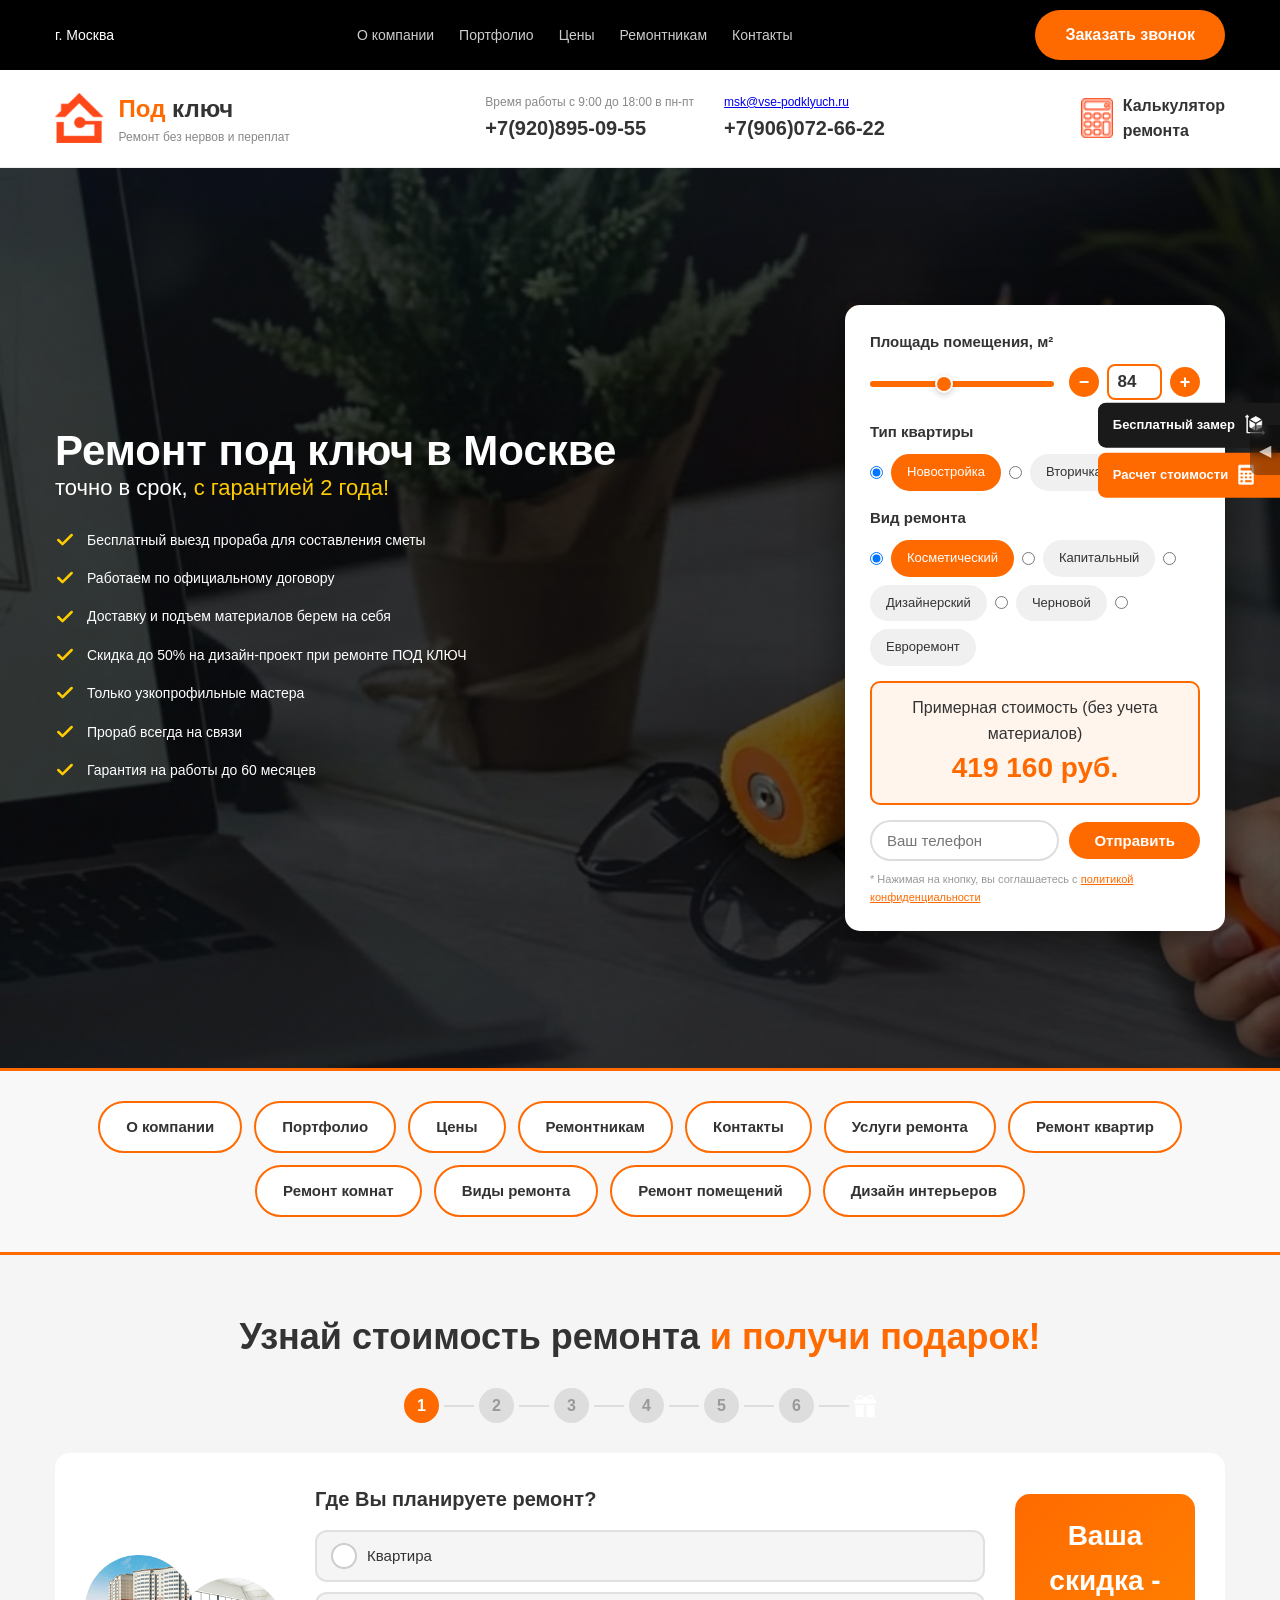
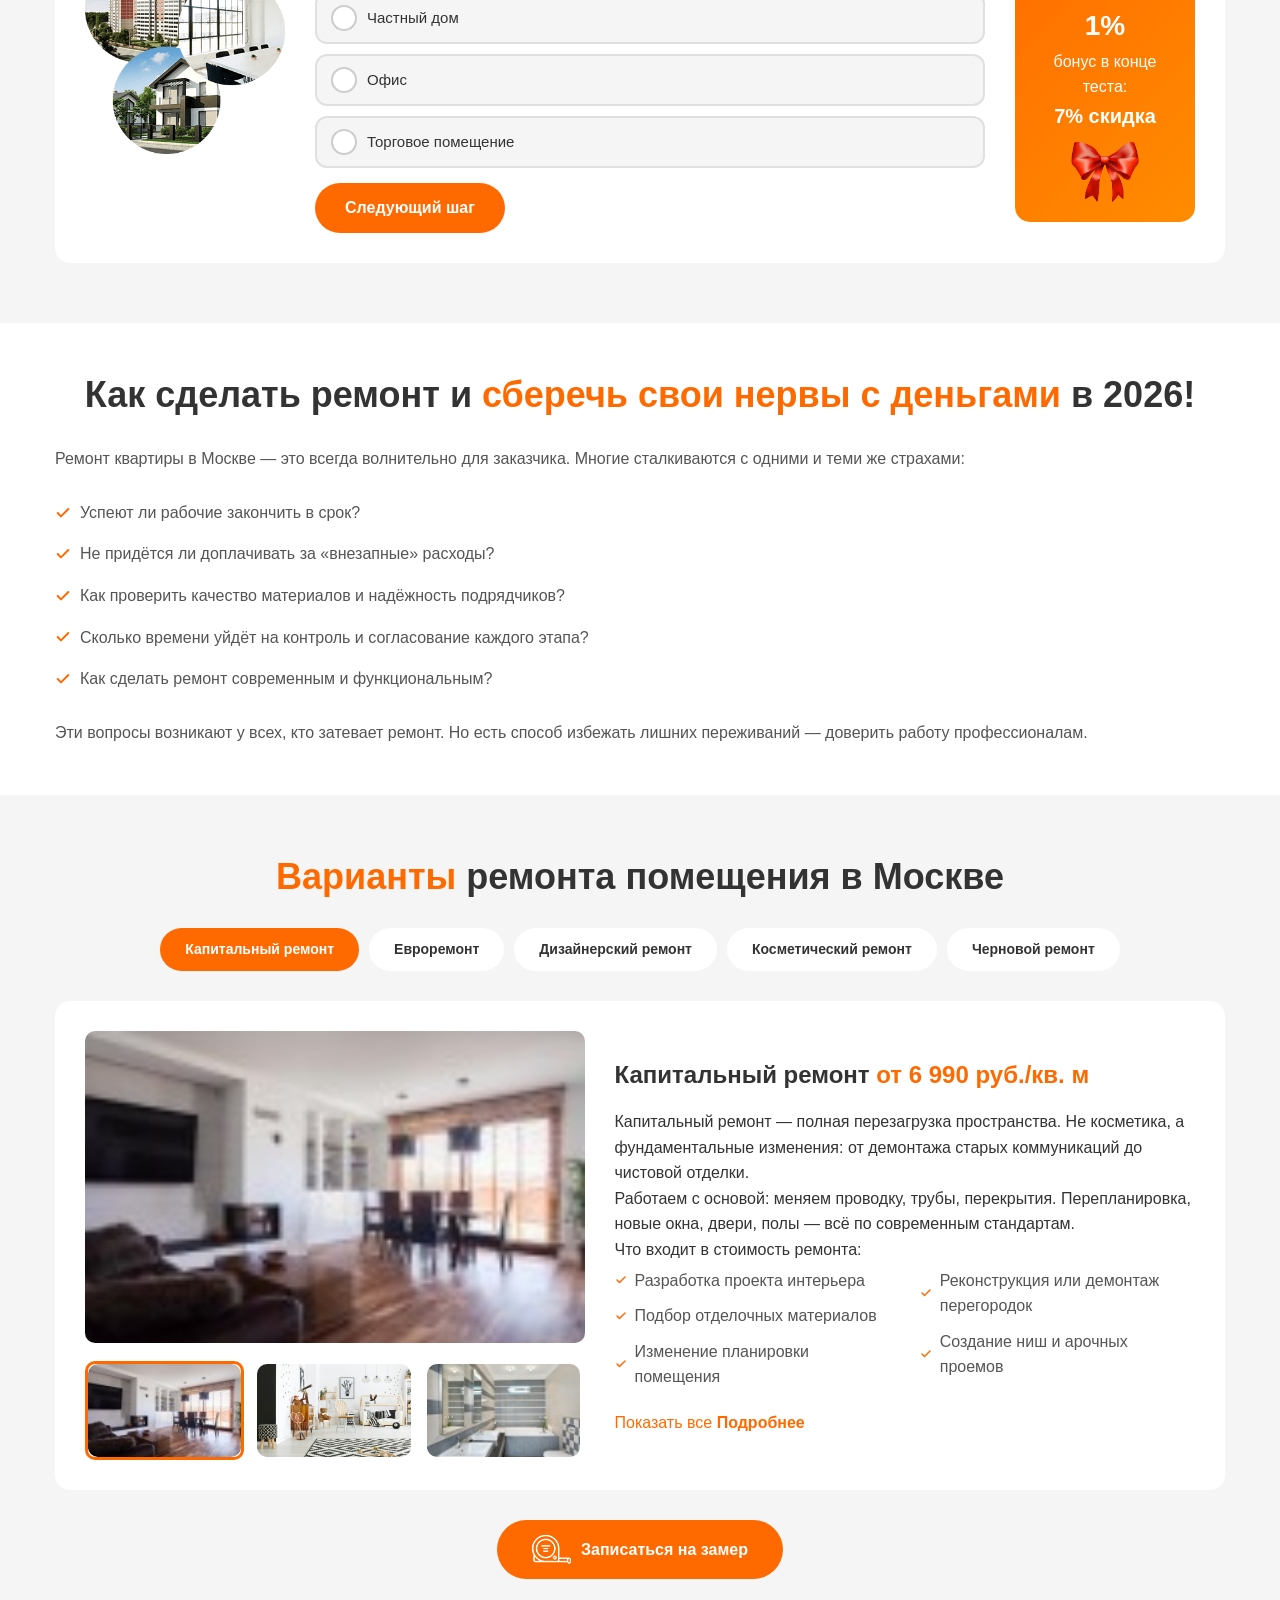
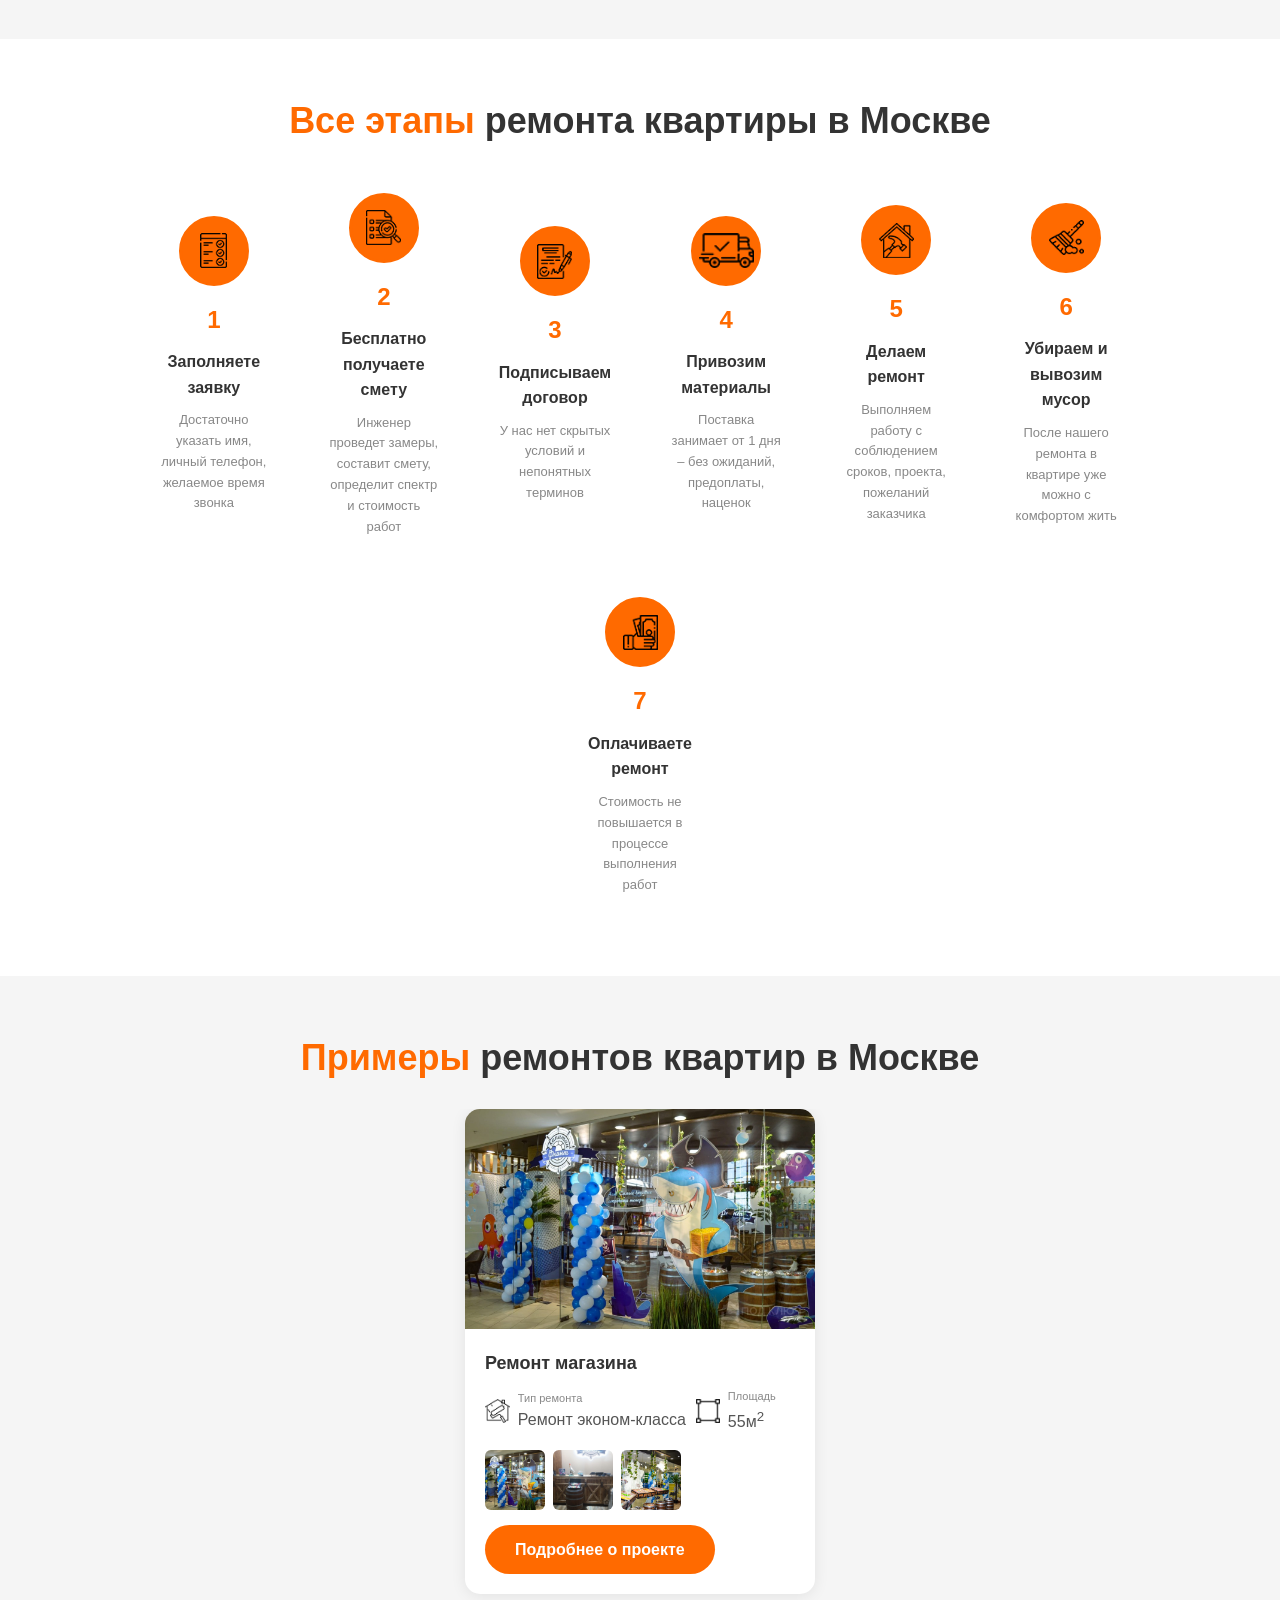
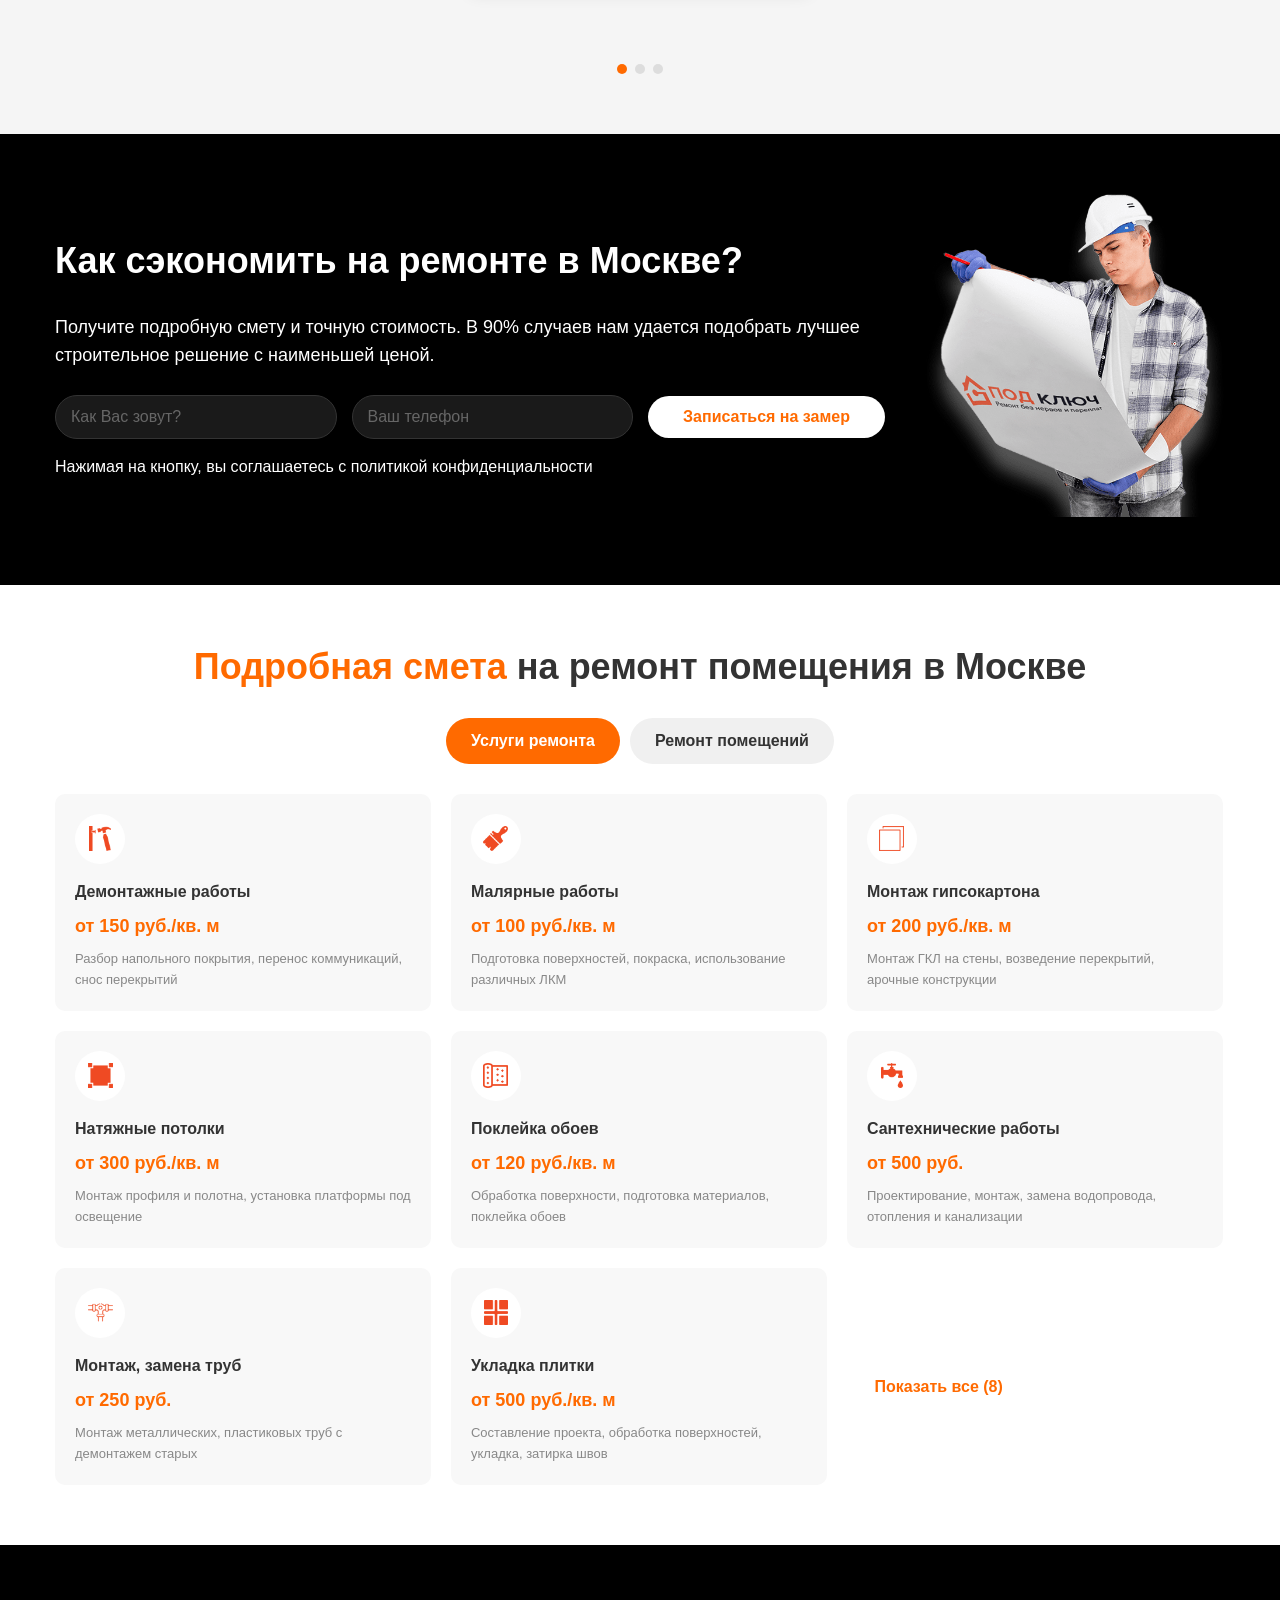
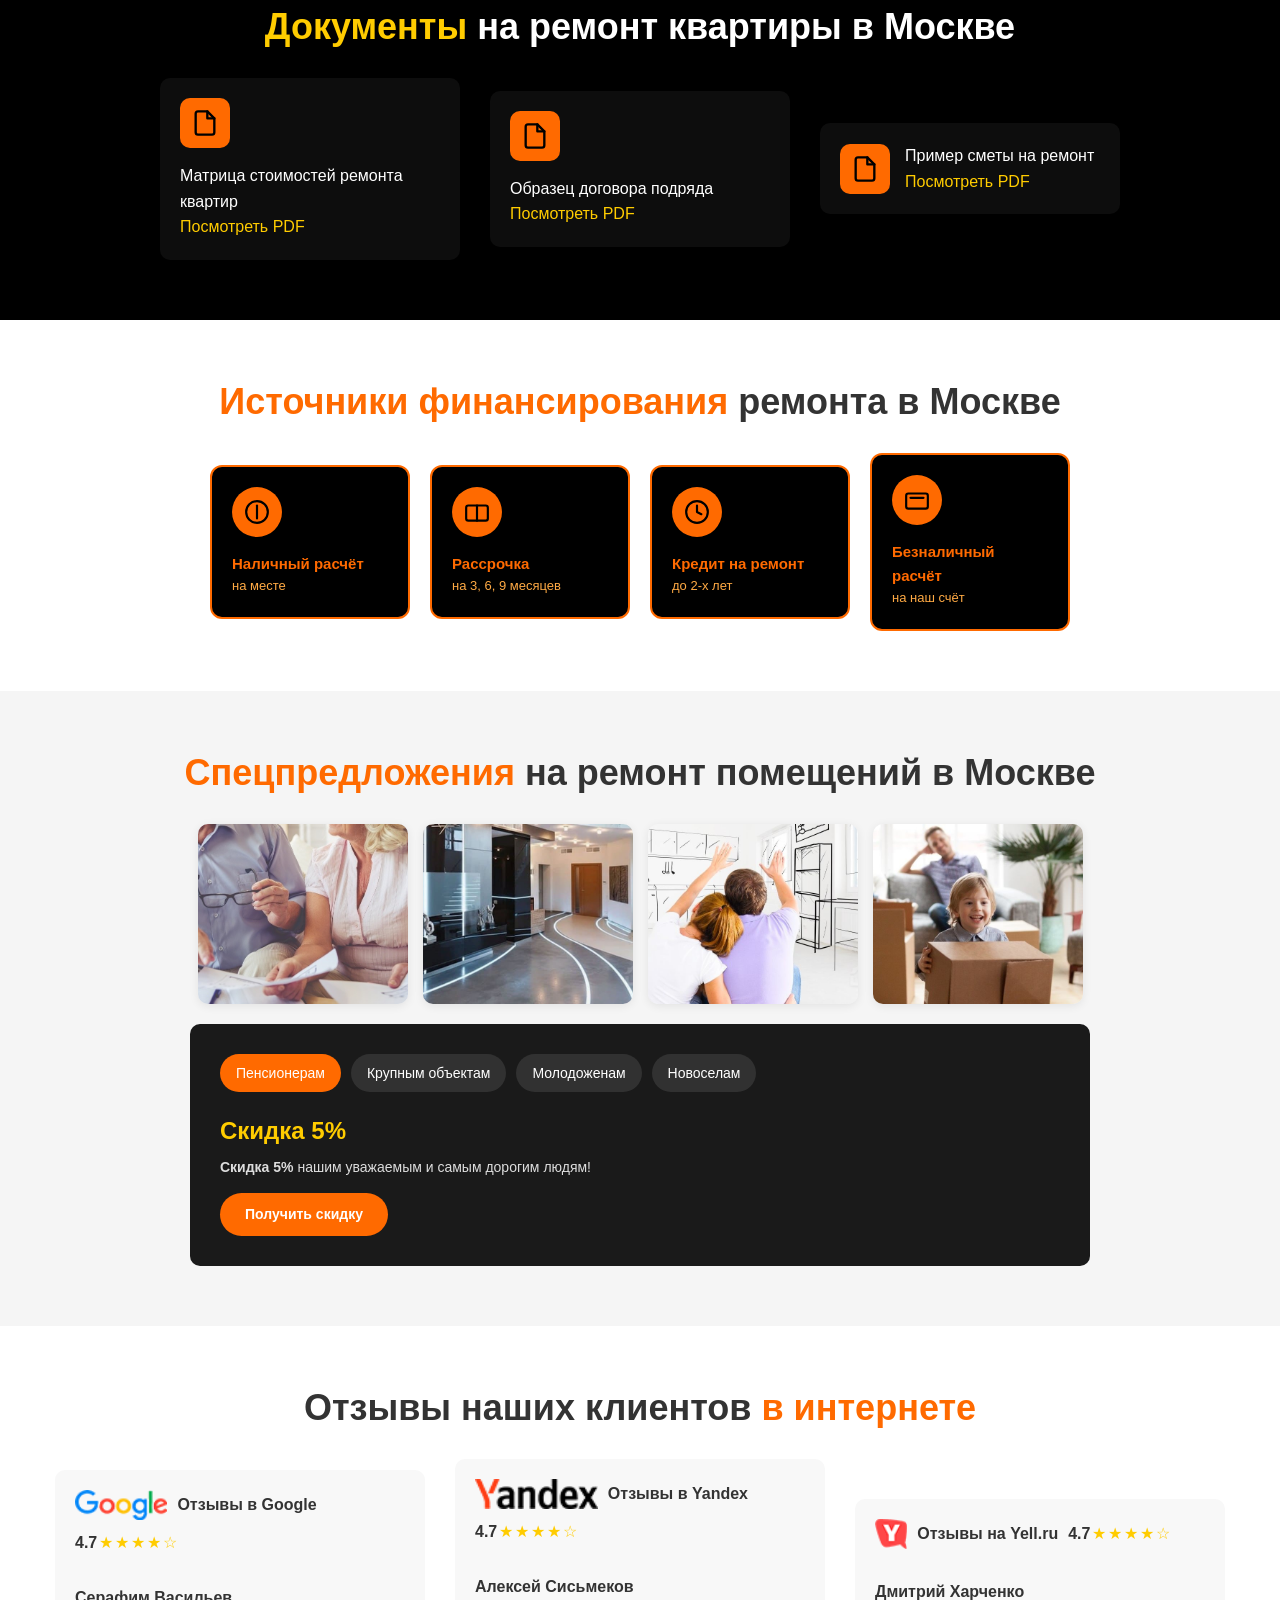
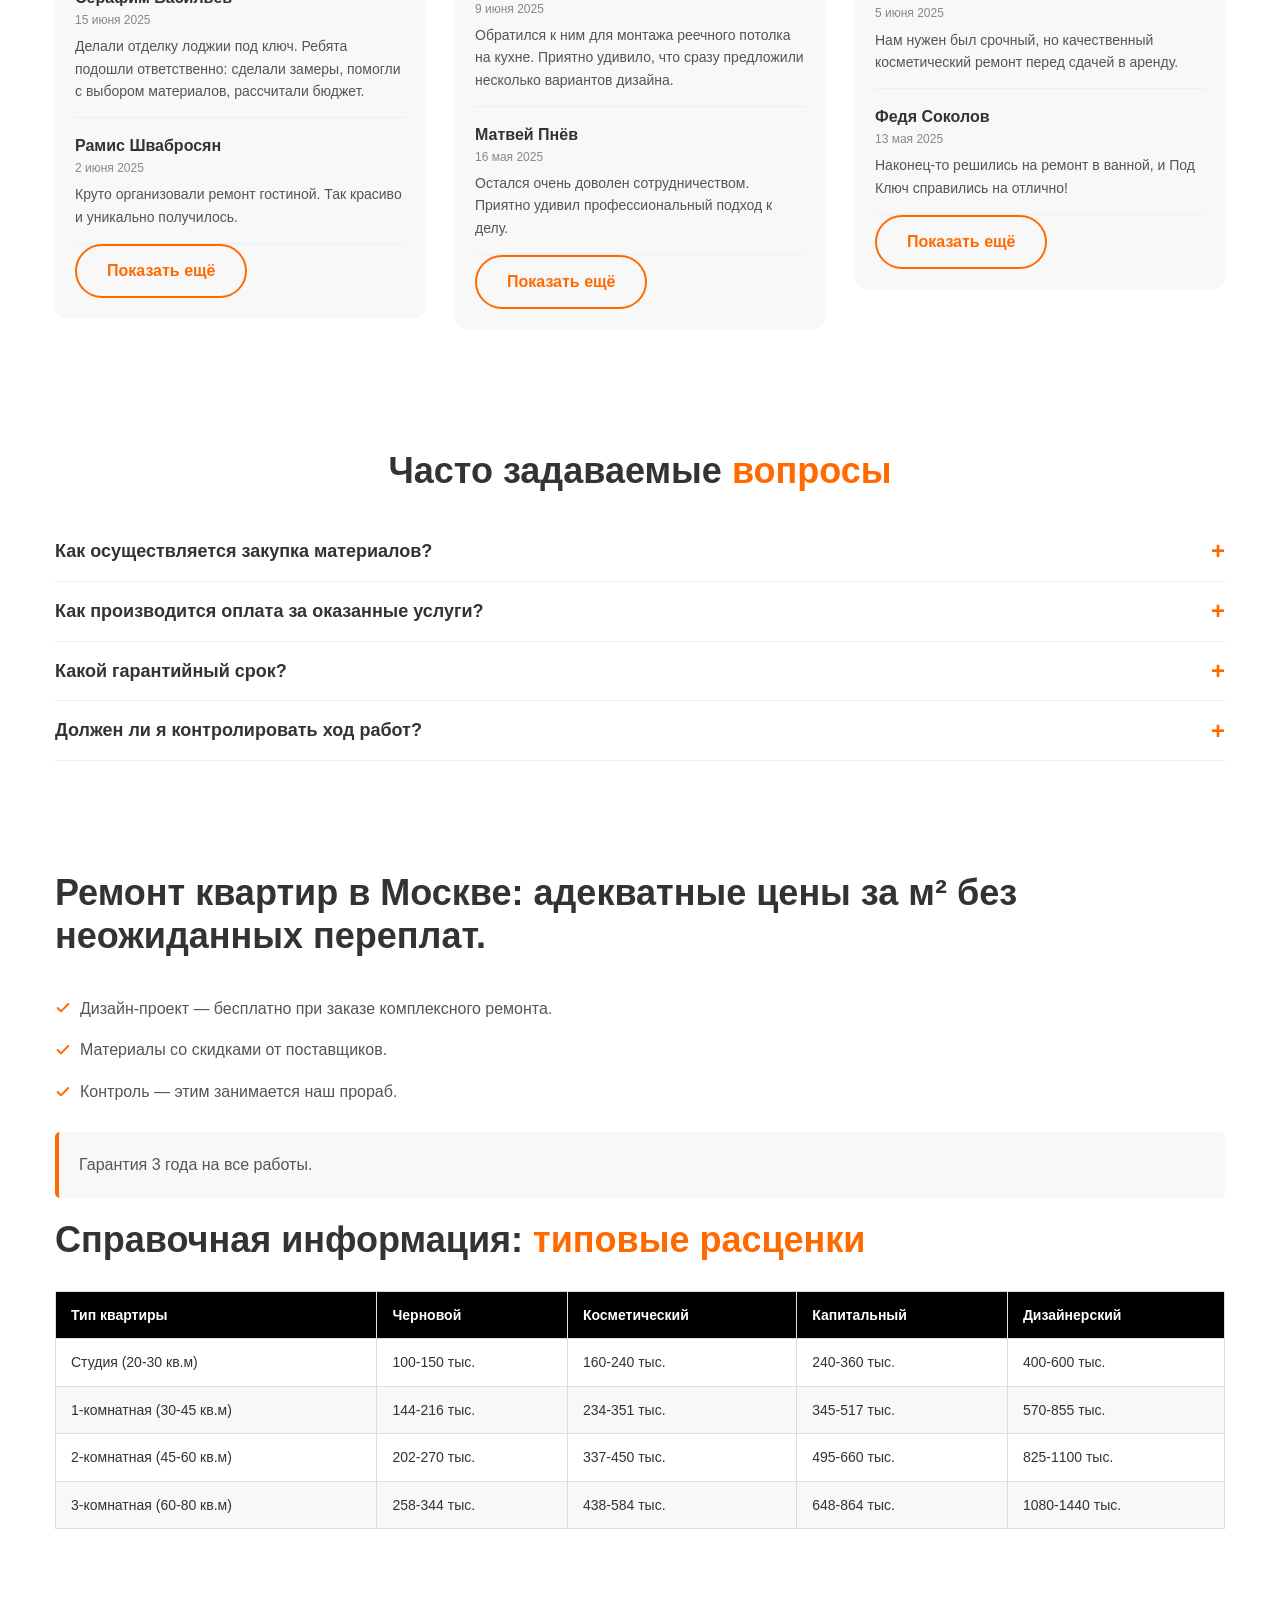
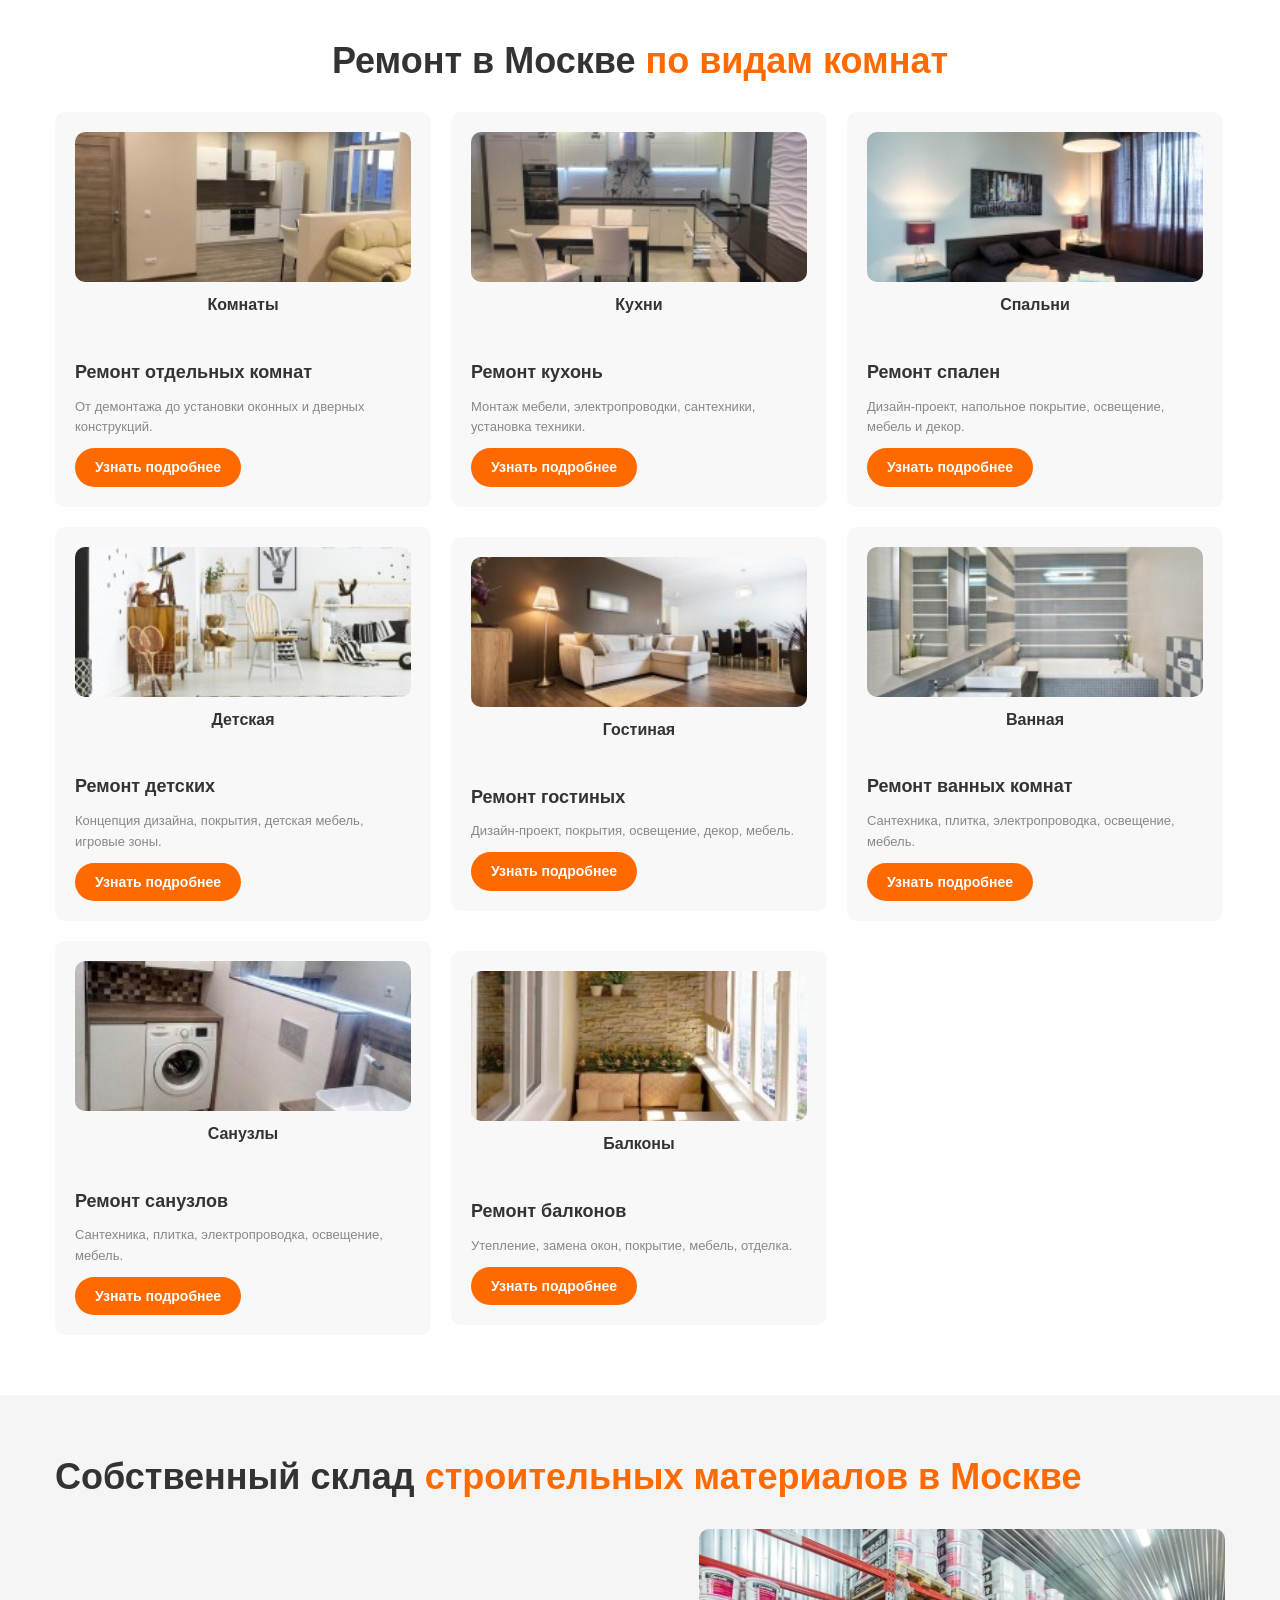
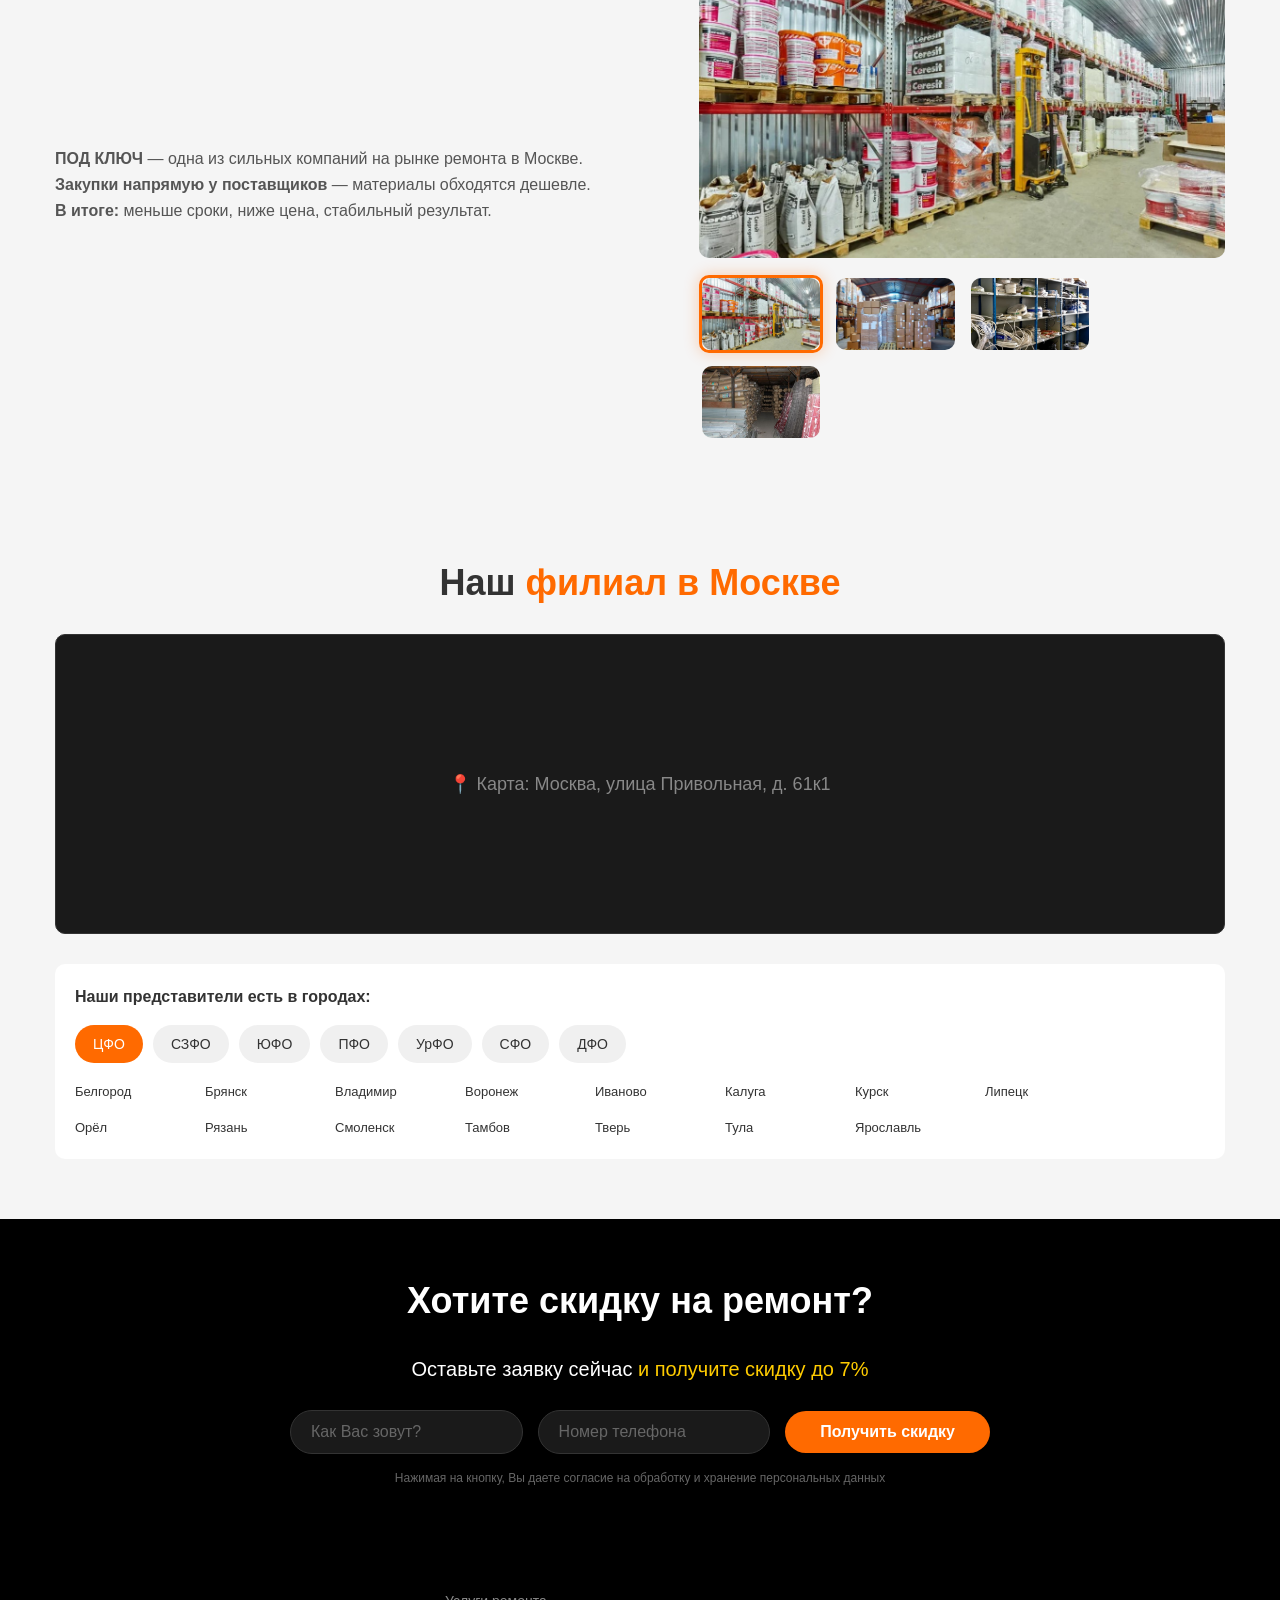
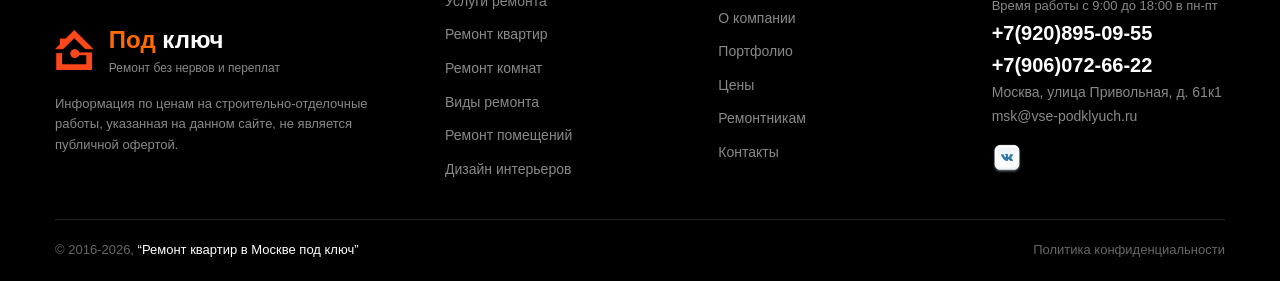
==== commit 544dfc3e: "Update index.html" ====
--- a/index.html
+++ b/index.html
@@ -8,9 +8,7 @@
 </head>
 <body>
 
-    <!-- ============================================
-    ШАПКА
-    ============================================ -->
+    <!-- ШАПКА -->
     <header>
         <div class="top">
             <div class="container">
@@ -18,7 +16,6 @@
                     <div class="top__city">
                         <a href="javascript:void(0)" class="top__city-title" id="cityBtn">г. Москва</a>
                     </div>
-
                     <ul class="top__menu flex">
                         <li><a href="javascript:void(0)">О компании</a></li>
                         <li><a href="javascript:void(0)">Портфолио</a></li>
@@ -26,13 +23,9 @@
                         <li><a href="javascript:void(0)">Ремонтникам</a></li>
                         <li><a href="javascript:void(0)">Контакты</a></li>
                     </ul>
-
                     <a href="javascript:void(0)" class="btn">Заказать звонок</a>
-
                     <div class="navbar" id="navbarToggle">
-                        <span></span>
-                        <span></span>
-                        <span></span>
+                        <span></span><span></span><span></span>
                     </div>
                 </div>
             </div>
@@ -48,7 +41,6 @@
                             <p>Ремонт без нервов и переплат</p>
                         </span>
                     </a>
-
                     <div class="header__contacts flex">
                         <div class="header__contacts-item">
                             <p>Время работы с 9:00 до 18:00 в пн-пт</p>
@@ -59,7 +51,6 @@
                             <a href="tel:+79060726622" class="header__tel">+7(906)072-66-22</a>
                         </div>
                     </div>
-
                     <a href="javascript:void(0)" class="calc-link flex">
                         <img src="assets/calc.png" alt="Калькулятор">
                         <span>Калькулятор <br>ремонта</span>
@@ -69,9 +60,7 @@
         </div>
     </header>
 
-    <!-- ============================================
-    МОБИЛЬНОЕ МЕНЮ (ВЫПАДАЮЩЕЕ)
-    ============================================ -->
+    <!-- МОБИЛЬНОЕ МЕНЮ (бургер) -->
     <div class="menu-mobile" id="menuMobile">
         <button class="close-menu" id="closeMenu" aria-label="Закрыть меню">✕</button>
         <div class="menu-title">Основное</div>
@@ -89,9 +78,7 @@
         <a href="javascript:void(0)">Дизайн интерьеров</a>
     </div>
 
-    <!-- ============================================
-    БОКОВЫЕ КНОПКИ
-    ============================================ -->
+    <!-- БОКОВЫЕ КНОПКИ -->
     <button class="btns-toggle" id="btnsToggle" aria-label="Скрыть/показать боковые кнопки">
         <span class="toggle-arrow">◀</span>
     </button>
@@ -106,9 +93,7 @@
         </div>
     </div>
 
-    <!-- ============================================
-    ГЛАВНЫЙ БАННЕР + КАЛЬКУЛЯТОР
-    ============================================ -->
+    <!-- ГЛАВНЫЙ БАННЕР + КАЛЬКУЛЯТОР -->
     <section class="main">
         <div class="container">
             <div class="main__content flex">
@@ -185,40 +170,27 @@
 
     <!-- ============================================
     ВСТРОЕННОЕ МЕНЮ-КНОПКИ
-    (те же пункты, что и в бургер-меню)
+    (сразу после калькулятора, только для ПК)
     ============================================ -->
     <section class="menu-inline">
         <div class="container">
-            <div class="menu-inline__title">Разделы сайта</div>
-
-            <div class="menu-inline__group">
-                <div class="menu-inline__group-title">Основное</div>
-                <ul class="menu-inline__list">
-                    <li><a href="javascript:void(0)" class="menu-inline__btn">О компании</a></li>
-                    <li><a href="javascript:void(0)" class="menu-inline__btn">Портфолио</a></li>
-                    <li><a href="javascript:void(0)" class="menu-inline__btn">Цены</a></li>
-                    <li><a href="javascript:void(0)" class="menu-inline__btn">Ремонтникам</a></li>
-                    <li><a href="javascript:void(0)" class="menu-inline__btn">Контакты</a></li>
-                </ul>
-            </div>
-
-            <div class="menu-inline__group">
-                <div class="menu-inline__group-title">Услуги</div>
-                <ul class="menu-inline__list">
-                    <li><a href="javascript:void(0)" class="menu-inline__btn">Услуги ремонта</a></li>
-                    <li><a href="javascript:void(0)" class="menu-inline__btn">Ремонт квартир</a></li>
-                    <li><a href="javascript:void(0)" class="menu-inline__btn">Ремонт комнат</a></li>
-                    <li><a href="javascript:void(0)" class="menu-inline__btn">Виды ремонта</a></li>
-                    <li><a href="javascript:void(0)" class="menu-inline__btn">Ремонт помещений</a></li>
-                    <li><a href="javascript:void(0)" class="menu-inline__btn">Дизайн интерьеров</a></li>
-                </ul>
-            </div>
-        </div>
-    </section>
-
-    <!-- ============================================
-    QUIZ (ТЕСТ)
-    ============================================ -->
+            <ul class="menu-inline__list">
+                <li><a href="javascript:void(0)" class="menu-inline__btn">О компании</a></li>
+                <li><a href="javascript:void(0)" class="menu-inline__btn">Портфолио</a></li>
+                <li><a href="javascript:void(0)" class="menu-inline__btn">Цены</a></li>
+                <li><a href="javascript:void(0)" class="menu-inline__btn">Ремонтникам</a></li>
+                <li><a href="javascript:void(0)" class="menu-inline__btn">Контакты</a></li>
+                <li><a href="javascript:void(0)" class="menu-inline__btn">Услуги ремонта</a></li>
+                <li><a href="javascript:void(0)" class="menu-inline__btn">Ремонт квартир</a></li>
+                <li><a href="javascript:void(0)" class="menu-inline__btn">Ремонт комнат</a></li>
+                <li><a href="javascript:void(0)" class="menu-inline__btn">Виды ремонта</a></li>
+                <li><a href="javascript:void(0)" class="menu-inline__btn">Ремонт помещений</a></li>
+                <li><a href="javascript:void(0)" class="menu-inline__btn">Дизайн интерьеров</a></li>
+            </ul>
+        </div>
+    </section>
+
+    <!-- QUIZ -->
     <section class="quiz" id="quiz">
         <div class="container">
             <h2 class="section__title text-center fade-in">
@@ -407,9 +379,7 @@
         </div>
     </section>
 
-    <!-- ============================================
-    ИНФО БЛОК
-    ============================================ -->
+    <!-- ИНФО -->
     <section class="info">
         <div class="container">
             <h2 class="section__title text-center fade-in">Как сделать ремонт и <span>сберечь свои нервы с деньгами</span> в 2026!</h2>
@@ -421,13 +391,11 @@
                 <li>Сколько времени уйдёт на контроль и согласование каждого этапа?</li>
                 <li>Как сделать ремонт современным и функциональным?</li>
             </ul>
-            <p class="fade-in">Эти вопросы возникают у всех, кто затевает ремонт. Но есть способ избежать лишних переживаний — доверить работу профессионалам. В дальнейших разделах разберём, как наша компания помогает клиентам сэкономить нервы и бюджет, делая ремонт под ключ.</p>
-        </div>
-    </section>
-
-    <!-- ============================================
-    ВАРИАНТЫ РЕМОНТА
-    ============================================ -->
+            <p class="fade-in">Эти вопросы возникают у всех, кто затевает ремонт. Но есть способ избежать лишних переживаний — доверить работу профессионалам.</p>
+        </div>
+    </section>
+
+    <!-- ВАРИАНТЫ РЕМОНТА -->
     <section class="repair" id="repair">
         <div class="container">
             <h2 class="section__title text-center fade-in"><span>Варианты</span> ремонта помещения в Москве</h2>
@@ -442,7 +410,7 @@
             <div class="repair__item active fade-in" id="repair-1">
                 <div class="repair__content flex">
                     <div class="repair__images">
-                        <div class="repair__slider"><img src="assets/kapital_1.jpg" alt="Капитальный ремонт"></div>
+                        <div class="repair__slider"><img src="assets/kapital_1.jpg" alt=""></div>
                         <div class="repair__thumbnails">
                             <div class="repair__thumbnail active"><img src="assets/kapital_1.jpg" alt=""></div>
                             <div class="repair__thumbnail"><img src="assets/kapital_2.jpg" alt=""></div>
@@ -451,8 +419,8 @@
                     </div>
                     <div class="repair__info">
                         <h3 class="repair__title">Капитальный ремонт <span>от 6 990 руб./кв. м</span></h3>
-                        <p>Капитальный ремонт — полная перезагрузка пространства. Не косметика, а фундаментальные изменения: от демонтажа старых коммуникаций до чистовой отделки. Дорого, долго, но результат — принципиально новое жильё с нуля.</p>
-                        <p>Работаем с основой: меняем проводку, трубы, перекрытия. Перепланировка, новые окна, двери, полы — всё по современным стандартам. Не просто «свежий вид», а повышение функциональности и энергоэффективности. Без компромиссов.</p>
+                        <p>Капитальный ремонт — полная перезагрузка пространства. Не косметика, а фундаментальные изменения: от демонтажа старых коммуникаций до чистовой отделки.</p>
+                        <p>Работаем с основой: меняем проводку, трубы, перекрытия. Перепланировка, новые окна, двери, полы — всё по современным стандартам.</p>
                         <div class="repair__list">
                             <div class="repair__list-title">Что входит в стоимость ремонта:</div>
                             <ul>
@@ -472,7 +440,7 @@
             <div class="repair__item" id="repair-2">
                 <div class="repair__content flex">
                     <div class="repair__images">
-                        <div class="repair__slider"><img src="assets/evro_1.jpg" alt="Евроремонт"></div>
+                        <div class="repair__slider"><img src="assets/evro_1.jpg" alt=""></div>
                         <div class="repair__thumbnails">
                             <div class="repair__thumbnail active"><img src="assets/evro_1.jpg" alt=""></div>
                             <div class="repair__thumbnail"><img src="assets/evro_2.jpg" alt=""></div>
@@ -481,8 +449,8 @@
                     </div>
                     <div class="repair__info">
                         <h3 class="repair__title">Евроремонт <span>от 8 990 руб./кв. м</span></h3>
-                        <p>Евроремонт — не просто термин, а стандарт работы. Здесь каждая деталь имеет значение: от ровности стен до точности подбора материалов. Не косметика, а системный подход к пространству.</p>
-                        <p>Используем только проверенные материалы — никакого "аналога под видом оригинала". Технологии, которые действительно работают, а не маркетинговые обещания.</p>
+                        <p>Евроремонт — не просто термин, а стандарт работы. Здесь каждая деталь имеет значение.</p>
+                        <p>Используем только проверенные материалы — никакого "аналога под видом оригинала".</p>
                         <div class="repair__list">
                             <div class="repair__list-title">Что входит в стоимость ремонта:</div>
                             <ul>
@@ -501,7 +469,7 @@
             <div class="repair__item" id="repair-3">
                 <div class="repair__content flex">
                     <div class="repair__images">
-                        <div class="repair__slider"><img src="assets/dizain_1.jpg" alt="Дизайнерский ремонт"></div>
+                        <div class="repair__slider"><img src="assets/dizain_1.jpg" alt=""></div>
                         <div class="repair__thumbnails">
                             <div class="repair__thumbnail active"><img src="assets/dizain_1.jpg" alt=""></div>
                             <div class="repair__thumbnail"><img src="assets/dizain_2.jpg" alt=""></div>
@@ -530,7 +498,7 @@
             <div class="repair__item" id="repair-4">
                 <div class="repair__content flex">
                     <div class="repair__images">
-                        <div class="repair__slider"><img src="assets/kosmet_1.jpg" alt="Косметический ремонт"></div>
+                        <div class="repair__slider"><img src="assets/kosmet_1.jpg" alt=""></div>
                         <div class="repair__thumbnails">
                             <div class="repair__thumbnail active"><img src="assets/kosmet_1.jpg" alt=""></div>
                             <div class="repair__thumbnail"><img src="assets/kosmet_2.jpg" alt=""></div>
@@ -539,7 +507,7 @@
                     </div>
                     <div class="repair__info">
                         <h3 class="repair__title">Косметический ремонт <span>от 4 990 руб./кв. м</span></h3>
-                        <p>Косметический ремонт — это обновление без лишних сложностей. Покраска стен и потолков, укладка пола, замена дверей и окон — всё делаем аккуратно, без разрушений.</p>
+                        <p>Косметический ремонт — это обновление без лишних сложностей. Покраска стен и потолков, укладка пола, замена дверей и окон.</p>
                         <div class="repair__list">
                             <div class="repair__list-title">Что входит в стоимость ремонта:</div>
                             <ul>
@@ -558,7 +526,7 @@
             <div class="repair__item" id="repair-5">
                 <div class="repair__content flex">
                     <div class="repair__images">
-                        <div class="repair__slider"><img src="assets/chern_1.jpg" alt="Черновой ремонт"></div>
+                        <div class="repair__slider"><img src="assets/chern_1.jpg" alt=""></div>
                         <div class="repair__thumbnails">
                             <div class="repair__thumbnail active"><img src="assets/chern_1.jpg" alt=""></div>
                             <div class="repair__thumbnail"><img src="assets/chern_2.jpg" alt=""></div>
@@ -568,7 +536,7 @@
                     </div>
                     <div class="repair__info">
                         <h3 class="repair__title">Черновой ремонт <span>От 3 000 руб./кв. м</span></h3>
-                        <p>Черновой ремонт — это база. Без него любая отделка со временем пойдет трещинами. Мы делаем его основательно: сносим всё отжившее, прокладываем новые коммуникации, выводим плоскости в ноль.</p>
+                        <p>Черновой ремонт — это база. Без него любая отделка со временем пойдет трещинами.</p>
                         <p>Работаем по технологии, а не «на глаз». Каждый этап — от демонтажа до монтажа ГКЛ — выполняется с соблюдением нормативов.</p>
                         <div class="repair__list">
                             <div class="repair__list-title">Что входит в стоимость ремонта:</div>
@@ -594,9 +562,7 @@
         </div>
     </section>
 
-    <!-- ============================================
-    ЭТАПЫ
-    ============================================ -->
+    <!-- ЭТАПЫ -->
     <section class="steps" id="steps">
         <div class="container">
             <h2 class="section__title text-center fade-in"><span>Все этапы</span> ремонта квартиры в Москве</h2>
@@ -617,7 +583,7 @@
                     <div class="step__icon flex"><img src="assets/step-3.png" alt=""></div>
                     <div class="step__number">3</div>
                     <div class="step__title">Подписываем договор</div>
-                    <p>У нас нет скрытых условий и непонятных терминов – все права и обязанности зафиксированы</p>
+                    <p>У нас нет скрытых условий и непонятных терминов</p>
                 </div>
                 <div class="step fade-in-scale step_4">
                     <div class="step__icon flex"><img src="assets/step-4.png" alt=""></div>
@@ -641,22 +607,20 @@
                     <div class="step__icon flex"><img src="assets/step-7.png" alt=""></div>
                     <div class="step__number">7</div>
                     <div class="step__title">Оплачиваете ремонт</div>
-                    <p>Стоимость не повышается в процессе выполнения работ – она точно известна еще до подписания договора</p>
-                </div>
-            </div>
-        </div>
-    </section>
-
-    <!-- ============================================
-    ПРИМЕРЫ РАБОТ
-    ============================================ -->
+                    <p>Стоимость не повышается в процессе выполнения работ</p>
+                </div>
+            </div>
+        </div>
+    </section>
+
+    <!-- ПРИМЕРЫ РАБОТ -->
     <section class="works" id="works">
         <div class="container">
             <h2 class="section__title text-center fade-in"><span>Примеры</span> ремонтов квартир в Москве</h2>
             <div class="works__slider-wrapper">
                 <div class="works__slider flex">
                     <div class="work fade-in-scale">
-                        <div class="work__img"><img src="assets/work_magazin_1.jpg" alt="Ремонт магазина"></div>
+                        <div class="work__img"><img src="assets/work_magazin_1.jpg" alt=""></div>
                         <div class="work__info">
                             <h4 class="work__title">Ремонт магазина</h4>
                             <div class="work__items flex">
@@ -684,7 +648,7 @@
                         </div>
                     </div>
                     <div class="work fade-in-scale">
-                        <div class="work__img"><img src="assets/work_sanuzel_1.jpg" alt="Ремонт санузла"></div>
+                        <div class="work__img"><img src="assets/work_sanuzel_1.jpg" alt=""></div>
                         <div class="work__info">
                             <h4 class="work__title">Бюджетный ремонт совмещенного санузла</h4>
                             <div class="work__items flex">
@@ -712,7 +676,7 @@
                         </div>
                     </div>
                     <div class="work fade-in-scale">
-                        <div class="work__img"><img src="assets/work_2komnat_1.jpg" alt="Ремонт двухкомнатной квартиры"></div>
+                        <div class="work__img"><img src="assets/work_2komnat_1.jpg" alt=""></div>
                         <div class="work__info">
                             <h4 class="work__title">Ремонт двухкомнатной квартиры</h4>
                             <div class="work__items flex">
@@ -749,9 +713,7 @@
         </div>
     </section>
 
-    <!-- ============================================
-    СМЕТА
-    ============================================ -->
+    <!-- СМЕТА -->
     <section class="estimate" id="estimate">
         <div class="container">
             <div class="estimate__content flex">
@@ -766,15 +728,13 @@
                     </form>
                 </div>
                 <div class="estimate__img fade-in-right">
-                    <img src="assets/estimate-img.png" alt="Смета">
-                </div>
-            </div>
-        </div>
-    </section>
-
-    <!-- ============================================
-    ЦЕНЫ
-    ============================================ -->
+                    <img src="assets/estimate-img.png" alt="">
+                </div>
+            </div>
+        </div>
+    </section>
+
+    <!-- ЦЕНЫ -->
     <section class="price" id="price">
         <div class="container">
             <h2 class="section__title text-center mb-20 fade-in"><span>Подробная смета</span> на ремонт помещения в Москве</h2>
@@ -871,16 +831,14 @@
         </div>
     </section>
 
-    <!-- ============================================
-    ДОКУМЕНТЫ
-    ============================================ -->
+    <!-- ДОКУМЕНТЫ -->
     <section class="docs" id="docs">
         <div class="container">
             <h2 class="section__title white text-center fade-in"><span>Документы</span> на ремонт квартиры в Москве</h2>
             <div class="docs__items flex">
                 <div class="doc flex fade-in-scale">
                     <div class="doc__icon">
-                        <svg viewBox="0 0 24 24"><path d="M14 2H6a2 2 0 0 0-2 2v16a2 2 0 0 0 2 2h12a2 2 0 0 0 2-2V8z"/><polyline points="14 2 14 8 20 8"/><line x1="16" y1="13" x2="8" y2="13"/><line x1="16" y1="17" x2="8" y2="17"/></svg>
+                        <svg viewBox="0 0 24 24"><path d="M14 2H6a2 2 0 0 0-2 2v16a2 2 0 0 0 2 2h12a2 2 0 0 0 2-2V8z"/><polyline points="14 2 14 8 20 8"/></svg>
                     </div>
                     <div class="doc__info">
                         <div>Матрица стоимостей ремонта квартир</div>
@@ -889,7 +847,7 @@
                 </div>
                 <div class="doc flex fade-in-scale">
                     <div class="doc__icon">
-                        <svg viewBox="0 0 24 24"><path d="M14 2H6a2 2 0 0 0-2 2v16a2 2 0 0 0 2 2h12a2 2 0 0 0 2-2V8z"/><polyline points="14 2 14 8 20 8"/><line x1="16" y1="13" x2="8" y2="13"/><line x1="16" y1="17" x2="8" y2="17"/></svg>
+                        <svg viewBox="0 0 24 24"><path d="M14 2H6a2 2 0 0 0-2 2v16a2 2 0 0 0 2 2h12a2 2 0 0 0 2-2V8z"/><polyline points="14 2 14 8 20 8"/></svg>
                     </div>
                     <div class="doc__info">
                         <div>Образец договора подряда</div>
@@ -898,7 +856,7 @@
                 </div>
                 <div class="doc flex fade-in-scale">
                     <div class="doc__icon">
-                        <svg viewBox="0 0 24 24"><path d="M14 2H6a2 2 0 0 0-2 2v16a2 2 0 0 0 2 2h12a2 2 0 0 0 2-2V8z"/><polyline points="14 2 14 8 20 8"/><line x1="16" y1="13" x2="8" y2="13"/><line x1="16" y1="17" x2="8" y2="17"/></svg>
+                        <svg viewBox="0 0 24 24"><path d="M14 2H6a2 2 0 0 0-2 2v16a2 2 0 0 0 2 2h12a2 2 0 0 0 2-2V8z"/><polyline points="14 2 14 8 20 8"/></svg>
                     </div>
                     <div class="doc__info">
                         <div>Пример сметы на ремонт</div>
@@ -909,9 +867,7 @@
         </div>
     </section>
 
-    <!-- ============================================
-    ОПЛАТА
-    ============================================ -->
+    <!-- ОПЛАТА -->
     <section class="payment" id="payment">
         <div class="container">
             <h2 class="section__title text-center fade-in"><span>Источники финансирования</span> ремонта в Москве</h2>
@@ -956,18 +912,16 @@
         </div>
     </section>
 
-    <!-- ============================================
-    АКЦИИ
-    ============================================ -->
+    <!-- АКЦИИ -->
     <section class="offers" id="offers">
         <div class="container">
             <h2 class="section__title text-center fade-in"><span>Спецпредложения</span> на ремонт помещений в Москве</h2>
             <div class="jolly-slider-wrapper">
                 <div class="jolly-slider">
-                    <div><img src="assets/elders22.jpg" alt="Пенсионерам"></div>
-                    <div><img src="assets/large_remont_3_.jpg" alt="Крупным объектам"></div>
-                    <div><img src="assets/just_married22.jpg" alt="Молодоженам"></div>
-                    <div><img src="assets/move22.jpg" alt="Новоселам"></div>
+                    <div><img src="assets/elders22.jpg" alt=""></div>
+                    <div><img src="assets/large_remont_3_.jpg" alt=""></div>
+                    <div><img src="assets/just_married22.jpg" alt=""></div>
+                    <div><img src="assets/move22.jpg" alt=""></div>
                 </div>
                 <div class="jolly-slider-extra-wrapper">
                     <div class="jolly-slide-controls">
@@ -1002,9 +956,7 @@
         </div>
     </section>
 
-    <!-- ============================================
-    ОТЗЫВЫ
-    ============================================ -->
+    <!-- ОТЗЫВЫ -->
     <section class="testimonials" id="testimonials">
         <div class="container">
             <h2 class="section__title text-center fade-in">Отзывы наших клиентов <span>в интернете</span></h2>
@@ -1012,7 +964,7 @@
                 <div class="testimonials__col flex fade-in">
                     <div class="testimonials__items">
                         <div class="testimonials__top flex">
-                            <div class="testimonials__service flex"><img src="assets/google.png" alt="Google"></div>
+                            <div class="testimonials__service flex"><img src="assets/google.png" alt=""></div>
                             <div class="testimonials__title">Отзывы в Google</div>
                             <div class="testimonials__rating flex"><p>4.7</p><span>★</span><span>★</span><span>★</span><span>★</span><span>☆</span></div>
                         </div>
@@ -1020,17 +972,15 @@
                             <div class="testimonial__info">
                                 <div class="testimonial__name">Серафим Васильев</div>
                                 <div class="testimonial__date">15 июня 2025</div>
-                                <div class="testimonial__rating flex"><span>★</span><span>★</span><span>★</span><span>★</span><span>★</span></div>
-                            </div>
-                            <p class="testimonial__text">Делали отделку лоджии под ключ. Ребята подошли ответственно: сделали замеры, помогли с выбором материалов, рассчитали бюджет. Всё шло поэтапно, без задержек.</p>
+                            </div>
+                            <p class="testimonial__text">Делали отделку лоджии под ключ. Ребята подошли ответственно: сделали замеры, помогли с выбором материалов, рассчитали бюджет.</p>
                         </div>
                         <div class="testimonial flex">
                             <div class="testimonial__info">
                                 <div class="testimonial__name">Рамис Швабросян</div>
                                 <div class="testimonial__date">2 июня 2025</div>
-                                <div class="testimonial__rating flex"><span>★</span><span>★</span><span>★</span><span>★</span><span>☆</span></div>
-                            </div>
-                            <p class="testimonial__text">Круто организовали ремонт гостиной. Так красиво и уникально получилось. Реализовали все наши запросы, даже незначительные!</p>
+                            </div>
+                            <p class="testimonial__text">Круто организовали ремонт гостиной. Так красиво и уникально получилось.</p>
                         </div>
                         <a href="javascript:void(0)" class="testimonials__more btn">Показать ещё</a>
                     </div>
@@ -1038,7 +988,7 @@
                 <div class="testimonials__col flex fade-in">
                     <div class="testimonials__items">
                         <div class="testimonials__top flex">
-                            <div class="testimonials__service flex"><img src="assets/yandex.png" alt="Yandex"></div>
+                            <div class="testimonials__service flex"><img src="assets/yandex.png" alt=""></div>
                             <div class="testimonials__title">Отзывы в Yandex</div>
                             <div class="testimonials__rating flex"><p>4.7</p><span>★</span><span>★</span><span>★</span><span>★</span><span>☆</span></div>
                         </div>
@@ -1046,7 +996,6 @@
                             <div class="testimonial__info">
                                 <div class="testimonial__name">Алексей Сисьмеков</div>
                                 <div class="testimonial__date">9 июня 2025</div>
-                                <div class="testimonial__rating flex"><span>★</span><span>★</span><span>★</span><span>★</span><span>★</span></div>
                             </div>
                             <p class="testimonial__text">Обратился к ним для монтажа реечного потолка на кухне. Приятно удивило, что сразу предложили несколько вариантов дизайна.</p>
                         </div>
@@ -1054,9 +1003,8 @@
                             <div class="testimonial__info">
                                 <div class="testimonial__name">Матвей Пнёв</div>
                                 <div class="testimonial__date">16 мая 2025</div>
-                                <div class="testimonial__rating flex"><span>★</span><span>★</span><span>★</span><span>★</span><span>★</span></div>
-                            </div>
-                            <p class="testimonial__text">Остался очень доволен сотрудничеством с этой компанией. Обращался по вопросу ремонта своей студии — приятно удивил профессиональный подход.</p>
+                            </div>
+                            <p class="testimonial__text">Остался очень доволен сотрудничеством. Приятно удивил профессиональный подход к делу.</p>
                         </div>
                         <a href="javascript:void(0)" class="testimonials__more btn">Показать ещё</a>
                     </div>
@@ -1064,7 +1012,7 @@
                 <div class="testimonials__col flex fade-in">
                     <div class="testimonials__items">
                         <div class="testimonials__top flex">
-                            <div class="testimonials__service flex"><img src="assets/yell.png" alt="Yell"></div>
+                            <div class="testimonials__service flex"><img src="assets/yell.png" alt=""></div>
                             <div class="testimonials__title">Отзывы на Yell.ru</div>
                             <div class="testimonials__rating flex"><p>4.7</p><span>★</span><span>★</span><span>★</span><span>★</span><span>☆</span></div>
                         </div>
@@ -1072,17 +1020,15 @@
                             <div class="testimonial__info">
                                 <div class="testimonial__name">Дмитрий Харченко</div>
                                 <div class="testimonial__date">5 июня 2025</div>
-                                <div class="testimonial__rating flex"><span>★</span><span>★</span><span>★</span><span>★</span><span>★</span></div>
-                            </div>
-                            <p class="testimonial__text">Нам нужен был срочный, но качественный косметический ремонт в квартире перед сдачей в аренду. Работа была выполнена невероятно быстро.</p>
+                            </div>
+                            <p class="testimonial__text">Нам нужен был срочный, но качественный косметический ремонт перед сдачей в аренду.</p>
                         </div>
                         <div class="testimonial flex">
                             <div class="testimonial__info">
                                 <div class="testimonial__name">Федя Соколов</div>
                                 <div class="testimonial__date">13 мая 2025</div>
-                                <div class="testimonial__rating flex"><span>★</span><span>★</span><span>★</span><span>★</span><span>☆</span></div>
-                            </div>
-                            <p class="testimonial__text">Наконец-то решились на ремонт в ванной, и Под Ключ справились на отлично! Нужно было полностью обновить помещение.</p>
+                            </div>
+                            <p class="testimonial__text">Наконец-то решились на ремонт в ванной, и Под Ключ справились на отлично!</p>
                         </div>
                         <a href="javascript:void(0)" class="testimonials__more btn">Показать ещё</a>
                     </div>
@@ -1091,24 +1037,20 @@
         </div>
     </section>
 
-    <!-- ============================================
-    ВОПРОСЫ
-    ============================================ -->
+    <!-- FAQ -->
     <section class="faq" id="faq">
         <div class="container">
             <h2 class="section__title text-center fade-in">Часто задаваемые <span>вопросы</span></h2>
             <div class="faq__item fade-in">
                 <div class="faq__question">Как осуществляется закупка материалов?</div>
                 <div class="faq__answer">
-                    <p>Компания предлагает своим клиентам два варианта: закупить необходимые материалы самостоятельно или доверить эту задачу команде "ПОД КЛЮЧ".</p>
-                    <p>Мы предлагаем услугу комплексной закупки и доставки материалов со своего собственного склада.</p>
+                    <p>Компания предлагает два варианта: закупить материалы самостоятельно или доверить эту задачу команде "ПОД КЛЮЧ".</p>
                 </div>
             </div>
             <div class="faq__item fade-in">
                 <div class="faq__question">Как производится оплата за оказанные услуги?</div>
                 <div class="faq__answer">
-                    <p>Компания принимает любые формы оплаты: наличные, безналичные расчеты, электронные платежные системы. Порядок оплаты оговаривается в договоре.</p>
-                    <p>Компания <strong>не требует обязательных предоплат</strong> перед началом работ.</p>
+                    <p>Компания принимает любые формы оплаты: наличные, безналичные расчеты, электронные платежные системы.</p>
                 </div>
             </div>
             <div class="faq__item fade-in">
@@ -1120,25 +1062,23 @@
             <div class="faq__item fade-in">
                 <div class="faq__question">Должен ли я контролировать ход работ?</div>
                 <div class="faq__answer">
-                    <p>За каждым объектом закреплен <strong>опытный бригадир</strong>, который координирует работу всех бригад и контролирует качество работ.</p>
-                </div>
-            </div>
-        </div>
-    </section>
-
-    <!-- ============================================
-    ИНФО БЛОК (о компании)
-    ============================================ -->
+                    <p>За каждым объектом закреплен <strong>опытный бригадир</strong>, который координирует работу всех бригад.</p>
+                </div>
+            </div>
+        </div>
+    </section>
+
+    <!-- ИНФО БЛОК -->
     <section class="info" id="about">
         <div class="container">
             <h2 class="section__title mb-20 fade-in">Ремонт квартир в Москве: адекватные цены за м² без неожиданных переплат.</h2>
             <ul class="fade-in">
                 <li>Дизайн-проект — бесплатно при заказе комплексного ремонта.</li>
                 <li>Материалы со скидками от поставщиков.</li>
-                <li>Не надо тратить время на контроль — этим занимается наш прораб.</li>
+                <li>Контроль — этим занимается наш прораб.</li>
             </ul>
-            <div class="note fade-in">Гарантия 3 года на все работы. Если что-то потребует доработки — приедем и исправим.</div>
-            <h2 class="section__title mb-20 fade-in">Немного справочной информации: <span>типовые расценки</span></h2>
+            <div class="note fade-in">Гарантия 3 года на все работы.</div>
+            <h2 class="section__title mb-20 fade-in">Справочная информация: <span>типовые расценки</span></h2>
             <div class="overflow-x fade-in">
                 <table class="price-service-table">
                     <thead>
@@ -1158,20 +1098,17 @@
                     </tbody>
                 </table>
             </div>
-            <div class="note fade-in">Ремонт квартир и домов в Москве — без компромиссов.</div>
-        </div>
-    </section>
-
-    <!-- ============================================
-    КАТЕГОРИИ
-    ============================================ -->
+        </div>
+    </section>
+
+    <!-- КАТЕГОРИИ -->
     <section class="categories" id="categories">
         <div class="container">
             <h2 class="section__title text-center fade-in">Ремонт в Москве <span>по видам комнат</span></h2>
             <div class="categories__items flex">
                 <div class="category fade-in-scale">
                     <div class="category__card">
-                        <div class="category__img"><img src="assets/c9921530b348e7b932cd41d42abba919.jpeg" alt="Комнаты"></div>
+                        <div class="category__img"><img src="assets/c9921530b348e7b932cd41d42abba919.jpeg" alt=""></div>
                         <div class="category__card-title">Комнаты</div>
                     </div>
                     <div class="category__info">
@@ -1182,7 +1119,7 @@
                 </div>
                 <div class="category fade-in-scale">
                     <div class="category__card">
-                        <div class="category__img"><img src="assets/c9921530b348e7b932cd41d42abba919.jpg" alt="Кухни"></div>
+                        <div class="category__img"><img src="assets/c9921530b348e7b932cd41d42abba919.jpg" alt=""></div>
                         <div class="category__card-title">Кухни</div>
                     </div>
                     <div class="category__info">
@@ -1193,7 +1130,7 @@
                 </div>
                 <div class="category fade-in-scale">
                     <div class="category__card">
-                        <div class="category__img"><img src="assets/c9921530b348e7b932cd41d42abba919(1).jpg" alt="Спальни"></div>
+                        <div class="category__img"><img src="assets/c9921530b348e7b932cd41d42abba919(1).jpg" alt=""></div>
                         <div class="category__card-title">Спальни</div>
                     </div>
                     <div class="category__info">
@@ -1204,7 +1141,7 @@
                 </div>
                 <div class="category fade-in-scale">
                     <div class="category__card">
-                        <div class="category__img"><img src="assets/c9921530b348e7b932cd41d42abba919(2).jpg" alt="Детская"></div>
+                        <div class="category__img"><img src="assets/c9921530b348e7b932cd41d42abba919(2).jpg" alt=""></div>
                         <div class="category__card-title">Детская</div>
                     </div>
                     <div class="category__info">
@@ -1215,7 +1152,7 @@
                 </div>
                 <div class="category fade-in-scale">
                     <div class="category__card">
-                        <div class="category__img"><img src="assets/c9921530b348e7b932cd41d42abba919(3).jpg" alt="Гостиная"></div>
+                        <div class="category__img"><img src="assets/c9921530b348e7b932cd41d42abba919(3).jpg" alt=""></div>
                         <div class="category__card-title">Гостиная</div>
                     </div>
                     <div class="category__info">
@@ -1226,7 +1163,7 @@
                 </div>
                 <div class="category fade-in-scale">
                     <div class="category__card">
-                        <div class="category__img"><img src="assets/c9921530b348e7b932cd41d42abba919(4).jpg" alt="Ванная"></div>
+                        <div class="category__img"><img src="assets/c9921530b348e7b932cd41d42abba919(4).jpg" alt=""></div>
                         <div class="category__card-title">Ванная</div>
                     </div>
                     <div class="category__info">
@@ -1237,7 +1174,7 @@
                 </div>
                 <div class="category fade-in-scale">
                     <div class="category__card">
-                        <div class="category__img"><img src="assets/c9921530b348e7b932cd41d42abba919(5).jpeg" alt="Санузлы"></div>
+                        <div class="category__img"><img src="assets/c9921530b348e7b932cd41d42abba919(5).jpeg" alt=""></div>
                         <div class="category__card-title">Санузлы</div>
                     </div>
                     <div class="category__info">
@@ -1248,7 +1185,7 @@
                 </div>
                 <div class="category fade-in-scale">
                     <div class="category__card">
-                        <div class="category__img"><img src="assets/c9921530b348e7b932cd41d42abba919(6).jpg" alt="Балконы"></div>
+                        <div class="category__img"><img src="assets/c9921530b348e7b932cd41d42abba919(6).jpg" alt=""></div>
                         <div class="category__card-title">Балконы</div>
                     </div>
                     <div class="category__info">
@@ -1261,20 +1198,18 @@
         </div>
     </section>
 
-    <!-- ============================================
-    СКЛАД
-    ============================================ -->
+    <!-- СКЛАД -->
     <section class="stock" id="stock">
         <div class="container">
             <h2 class="section__title fade-in">Собственный склад <span>строительных материалов в Москве</span></h2>
             <div class="stock__content flex">
                 <div class="stock__info fade-in">
-                    <p><b>ПОД КЛЮЧ</b> — одна из сильных компаний на рынке ремонта в Москве. Делаем быстро и без ошибок.</p>
+                    <p><b>ПОД КЛЮЧ</b> — одна из сильных компаний на рынке ремонта в Москве.</p>
                     <p><b>Закупки напрямую у поставщиков</b> — материалы обходятся дешевле.</p>
                     <p><b>В итоге:</b> меньше сроки, ниже цена, стабильный результат.</p>
                 </div>
                 <div class="stock__sliders fade-in-right">
-                    <div class="stock__slider"><img src="assets/sklad_1.jpg" alt="Склад"></div>
+                    <div class="stock__slider"><img src="assets/sklad_1.jpg" alt=""></div>
                     <div class="stock__thumbnails">
                         <div class="stock__thumbnail active"><img src="assets/sklad_1.jpg" alt=""></div>
                         <div class="stock__thumbnail"><img src="assets/sklad_2.jpg" alt=""></div>
@@ -1286,9 +1221,7 @@
         </div>
     </section>
 
-    <!-- ============================================
-    ОФИСЫ
-    ============================================ -->
+    <!-- ОФИСЫ -->
     <section class="offices" id="offices">
         <div class="container">
             <h2 class="section__title mb-30 text-center fade-in">Наш <span>филиал в Москве</span></h2>
@@ -1397,9 +1330,7 @@
         </div>
     </section>
 
-    <!-- ============================================
-    ЗАКАЗ
-    ============================================ -->
+    <!-- ЗАКАЗ -->
     <section class="order" id="order">
         <div class="container">
             <div class="order__block">
@@ -1415,9 +1346,7 @@
         </div>
     </section>
 
-    <!-- ============================================
-    ПОДВАЛ
-    ============================================ -->
+    <!-- ПОДВАЛ -->
     <footer>
         <div class="container">
             <div class="footer__content flex">
@@ -1478,9 +1407,7 @@
         </div>
     </footer>
 
-    <!-- ============================================
-    МОДАЛЬНОЕ ОКНО
-    ============================================ -->
+    <!-- МОДАЛЬНОЕ ОКНО -->
     <div class="modal" id="cityModal">
         <div class="modal-content">
             <div class="modal-header">Выберите свой город из списка</div>
@@ -1499,6 +1426,5 @@
     </div>
 
     <script src="js/main.js"></script>
-
 </body>
 </html>
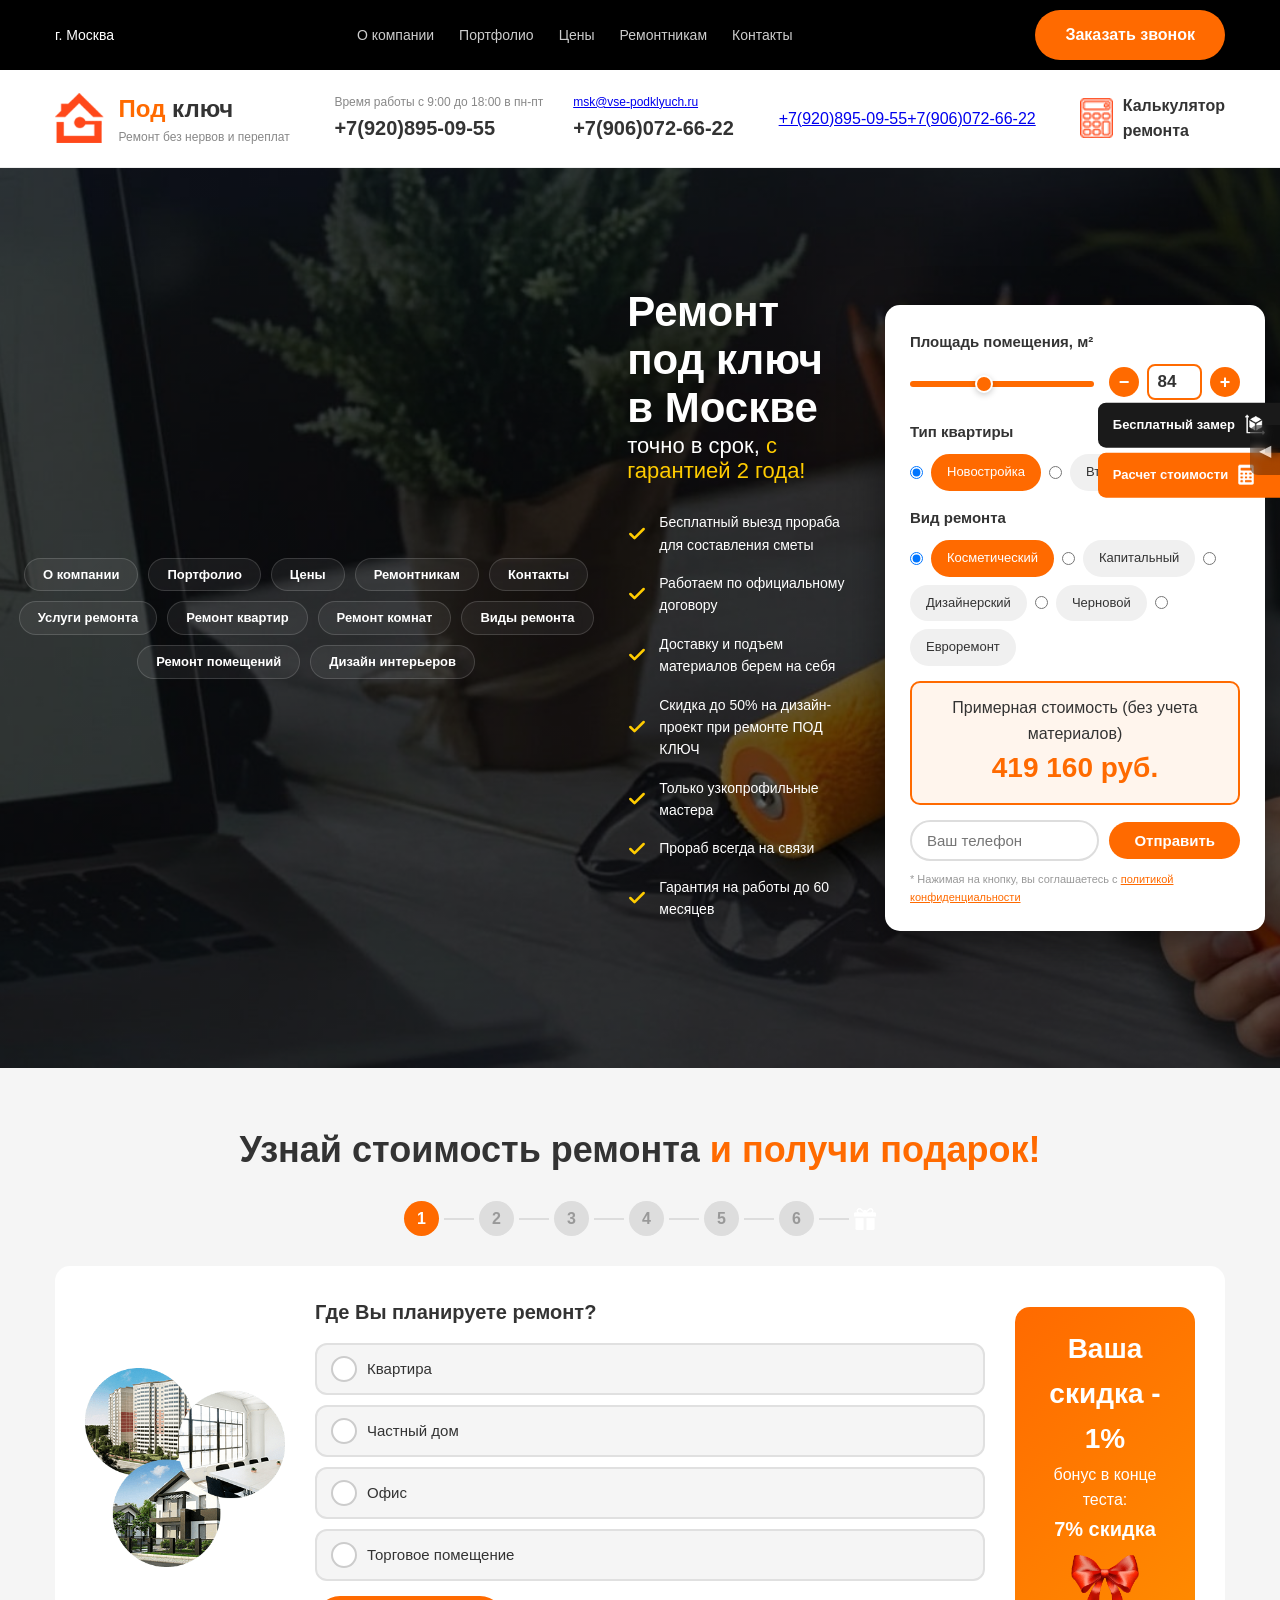
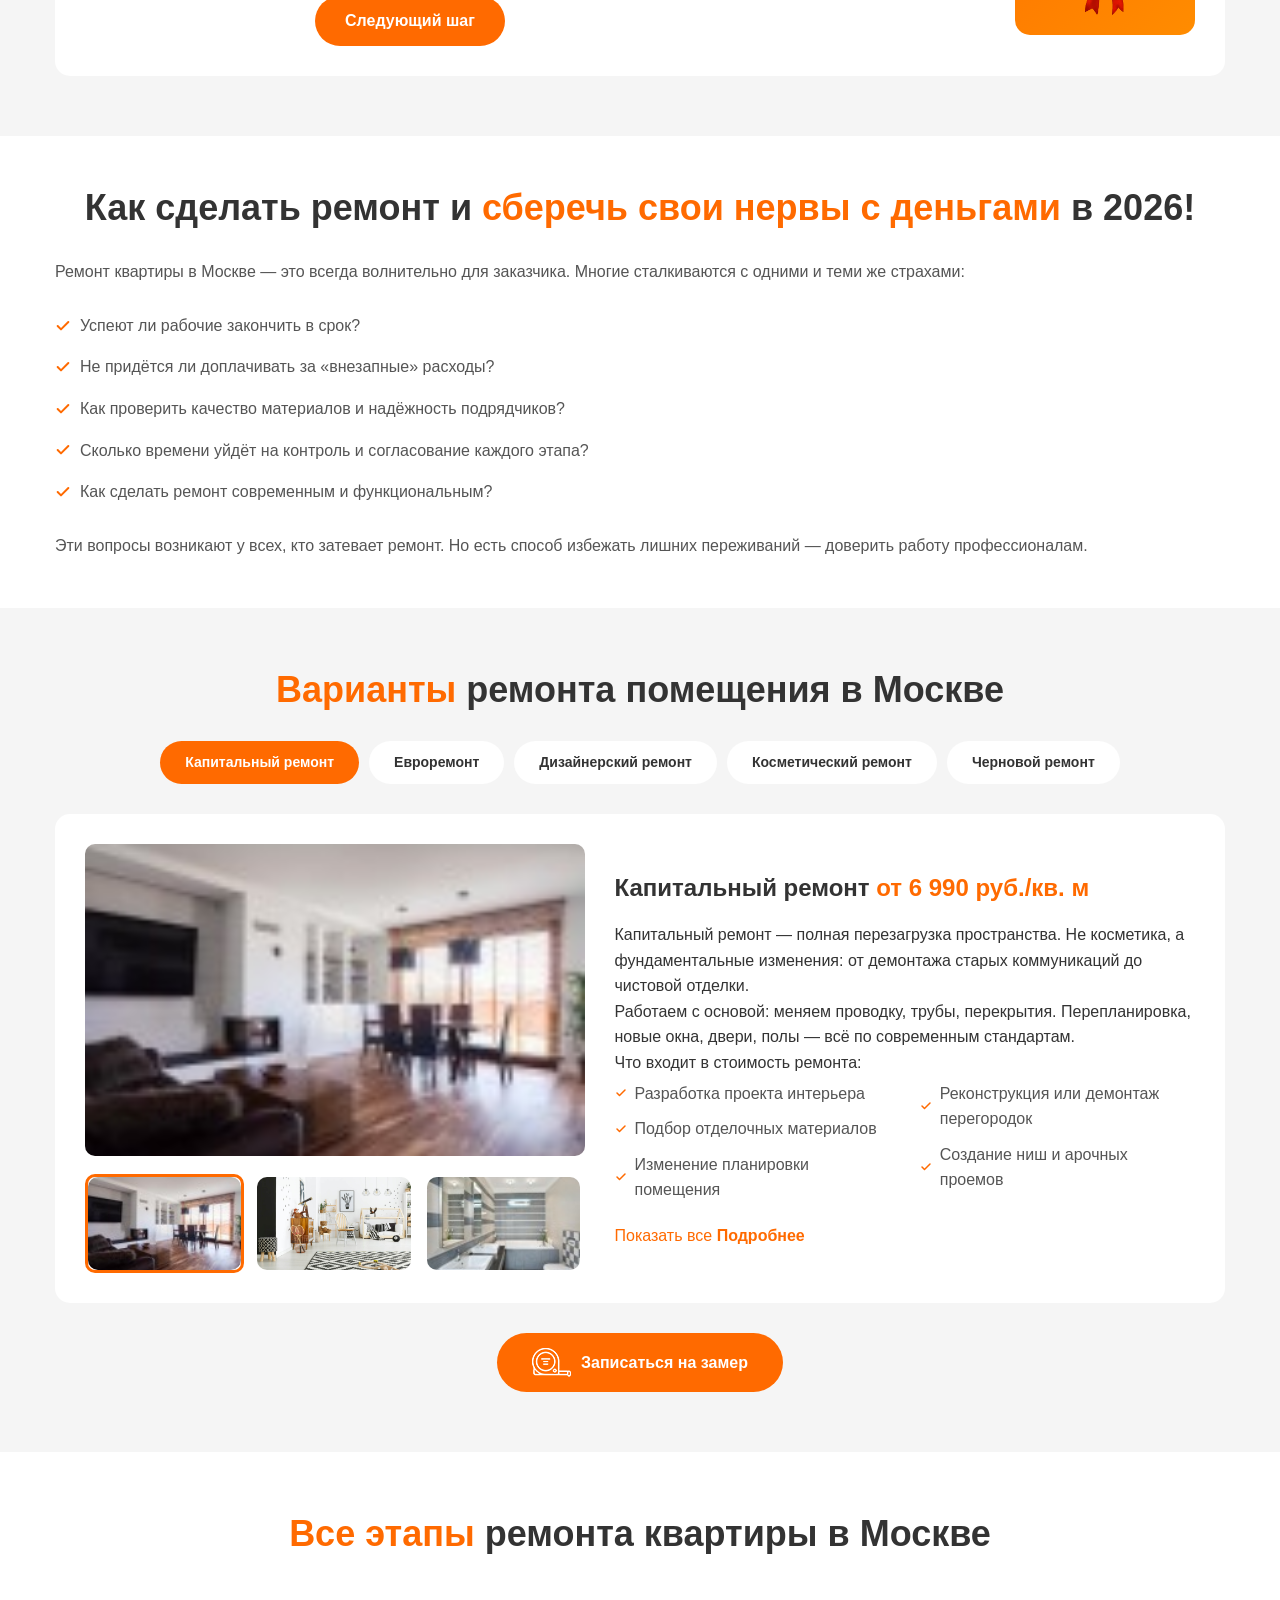
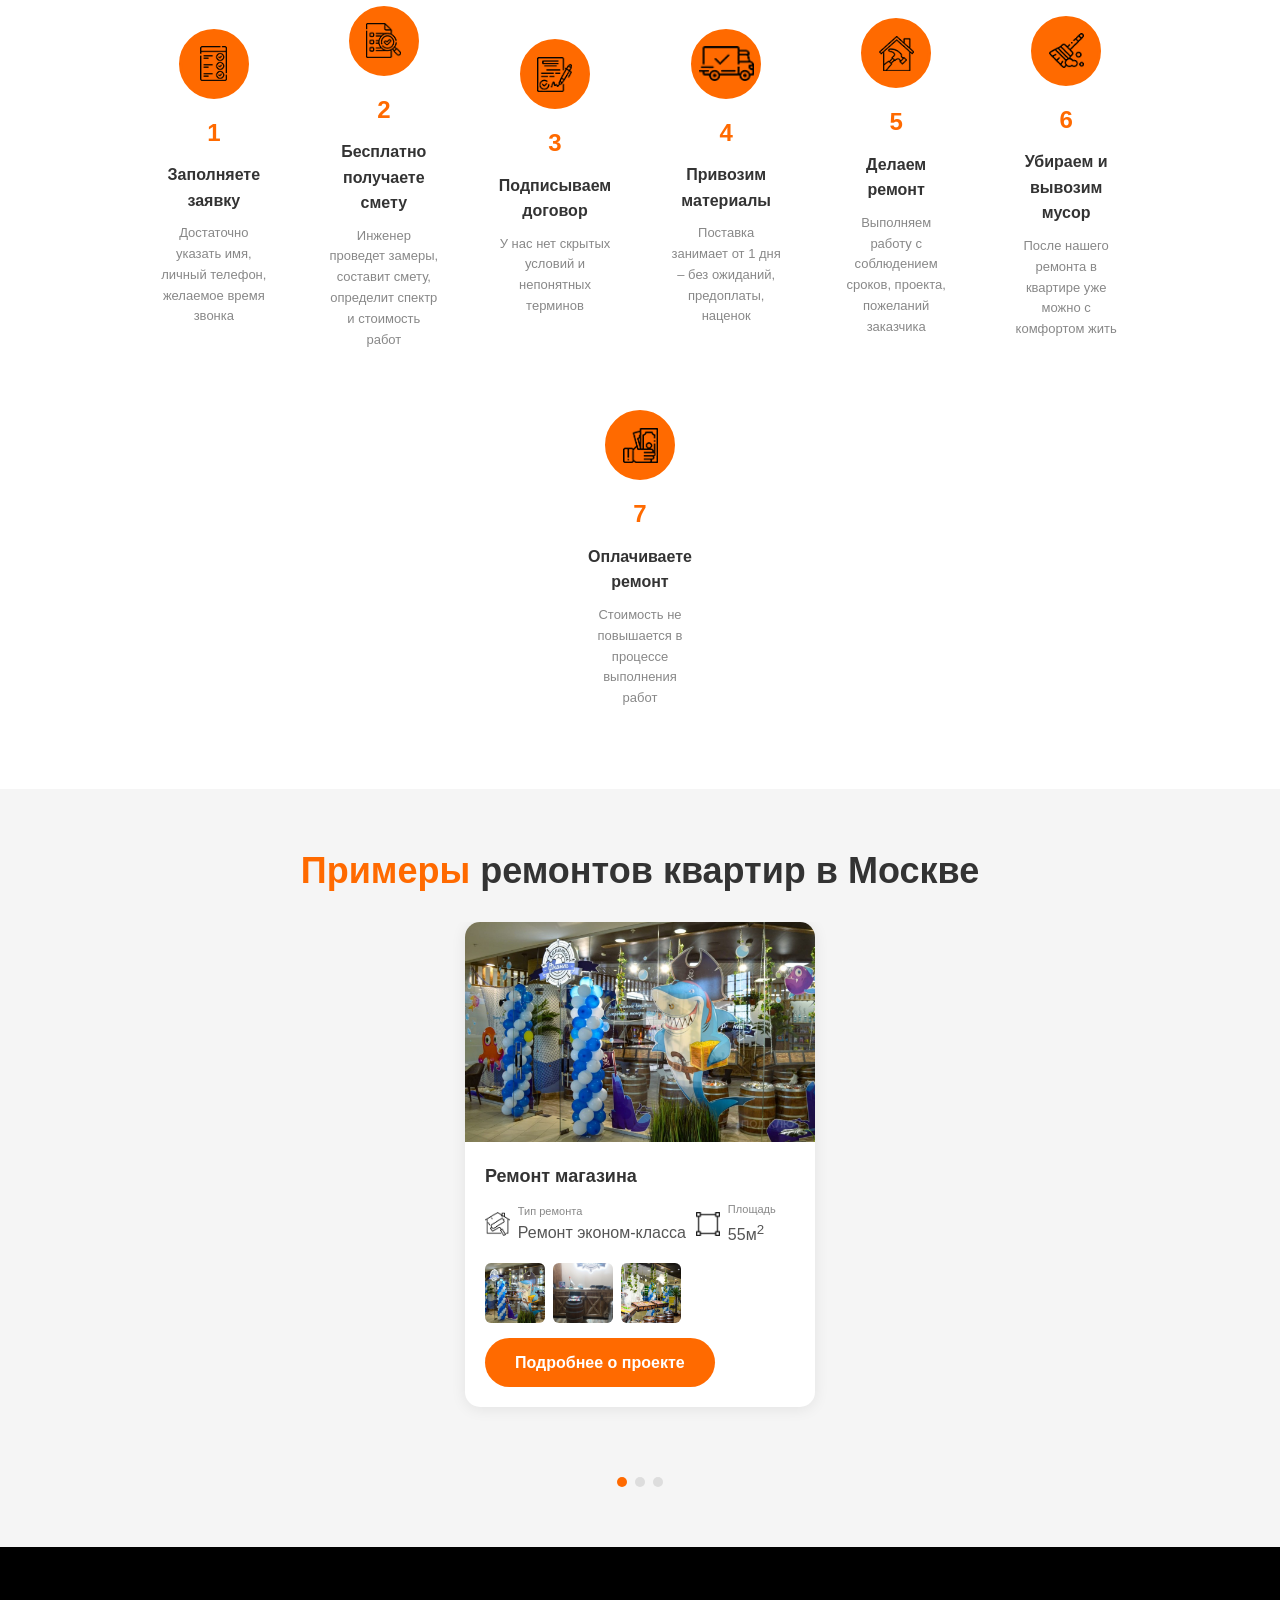
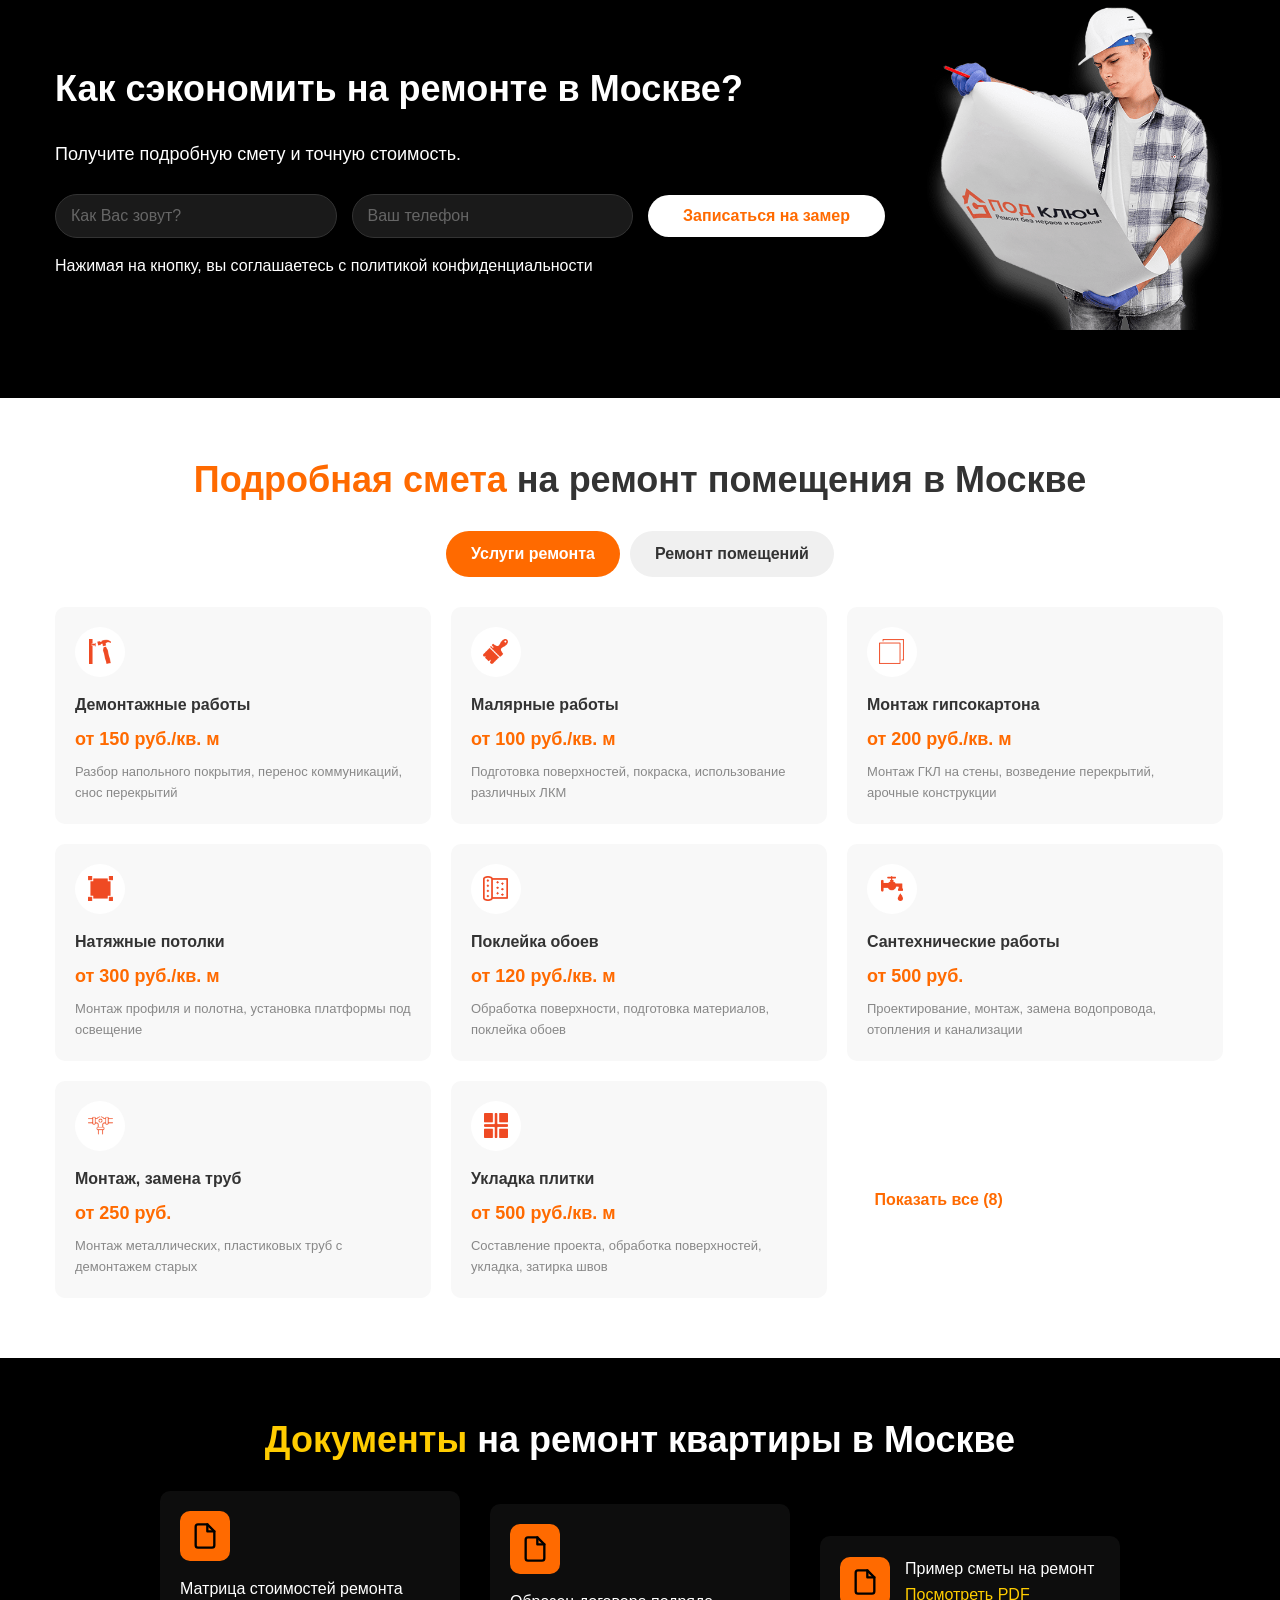
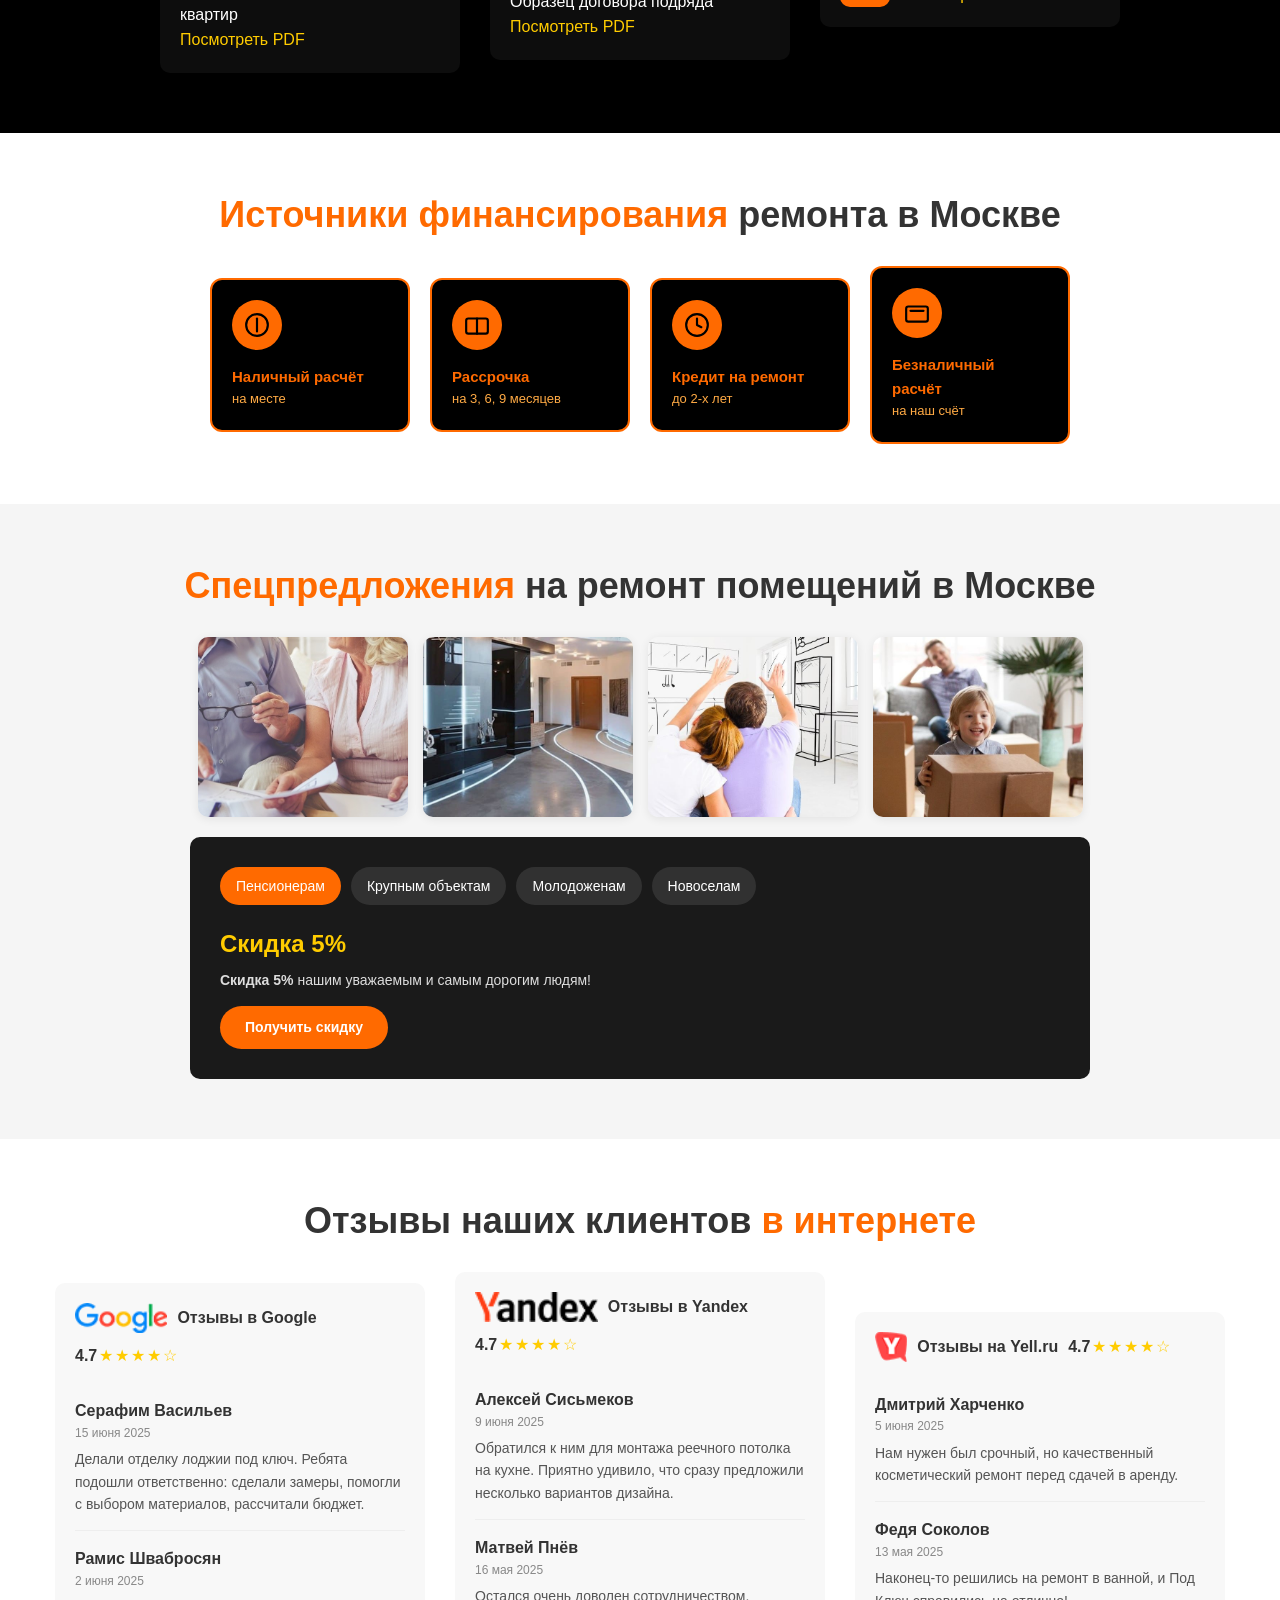
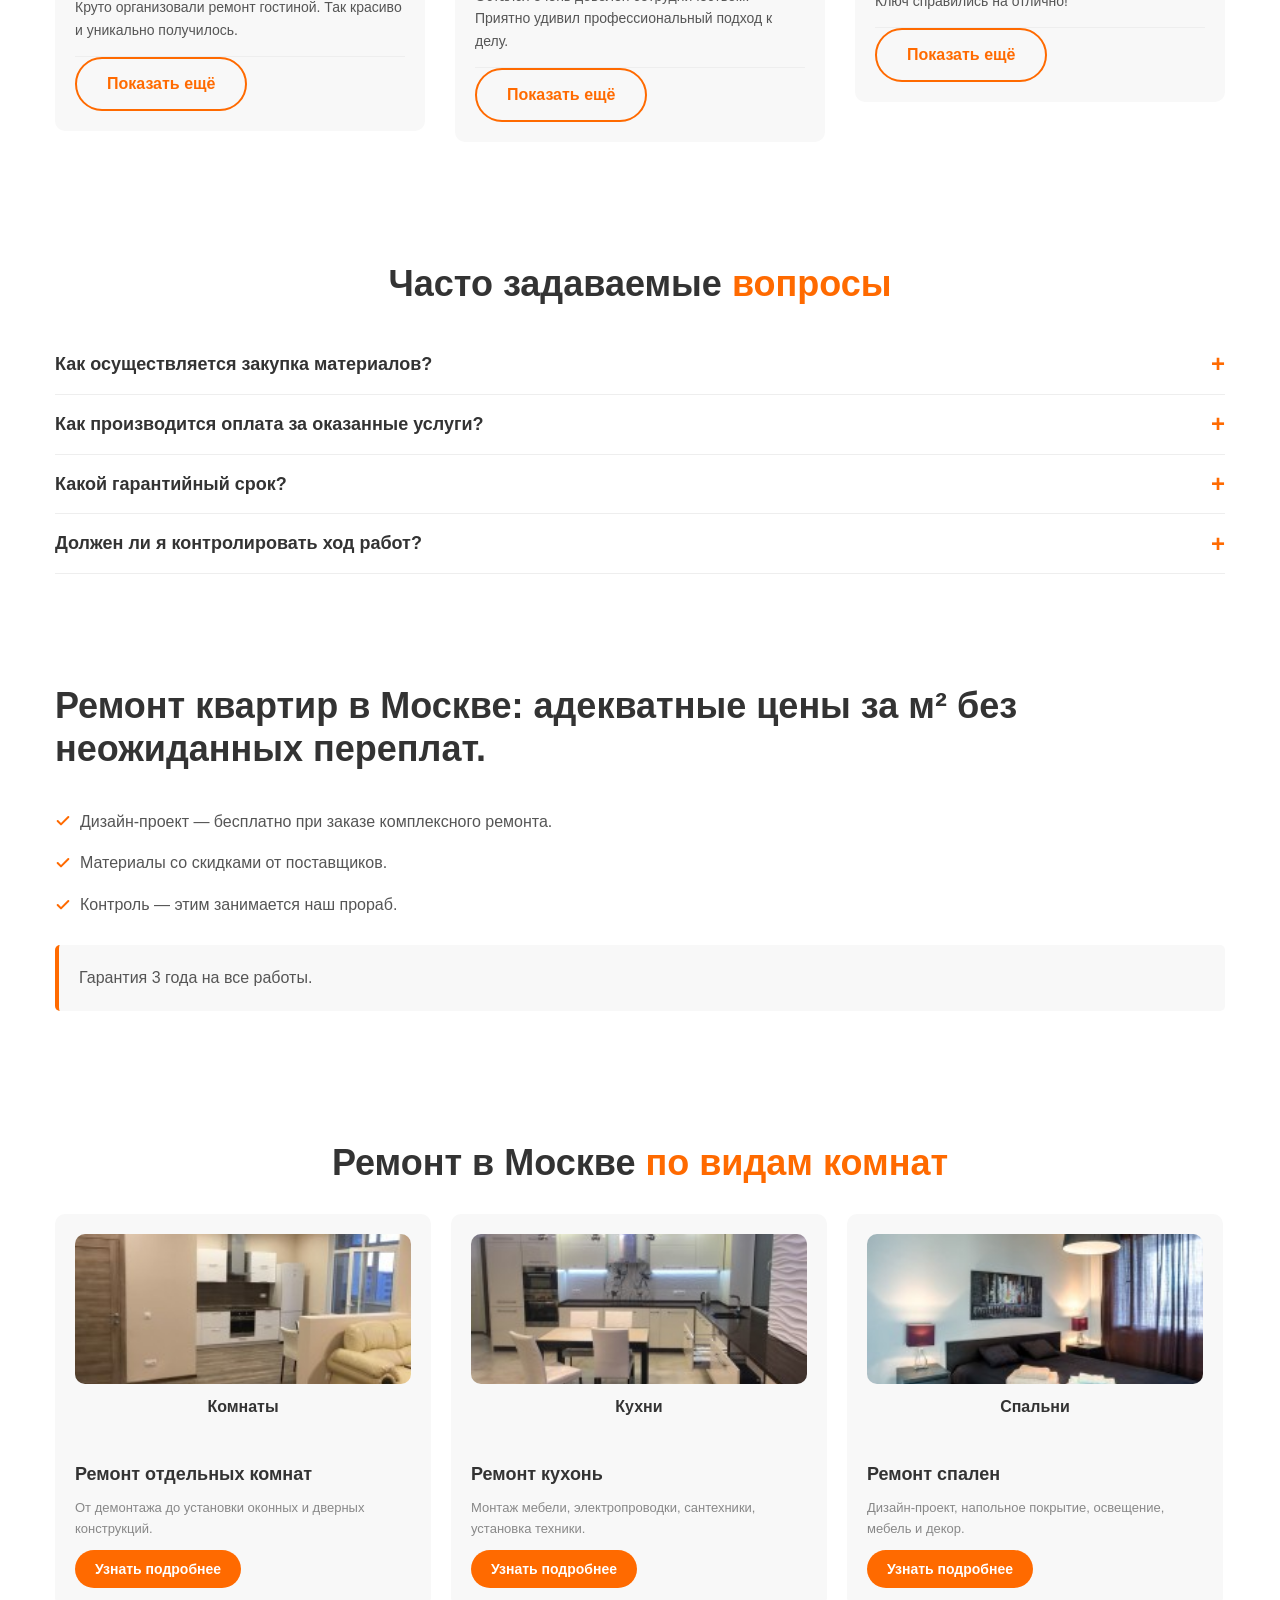
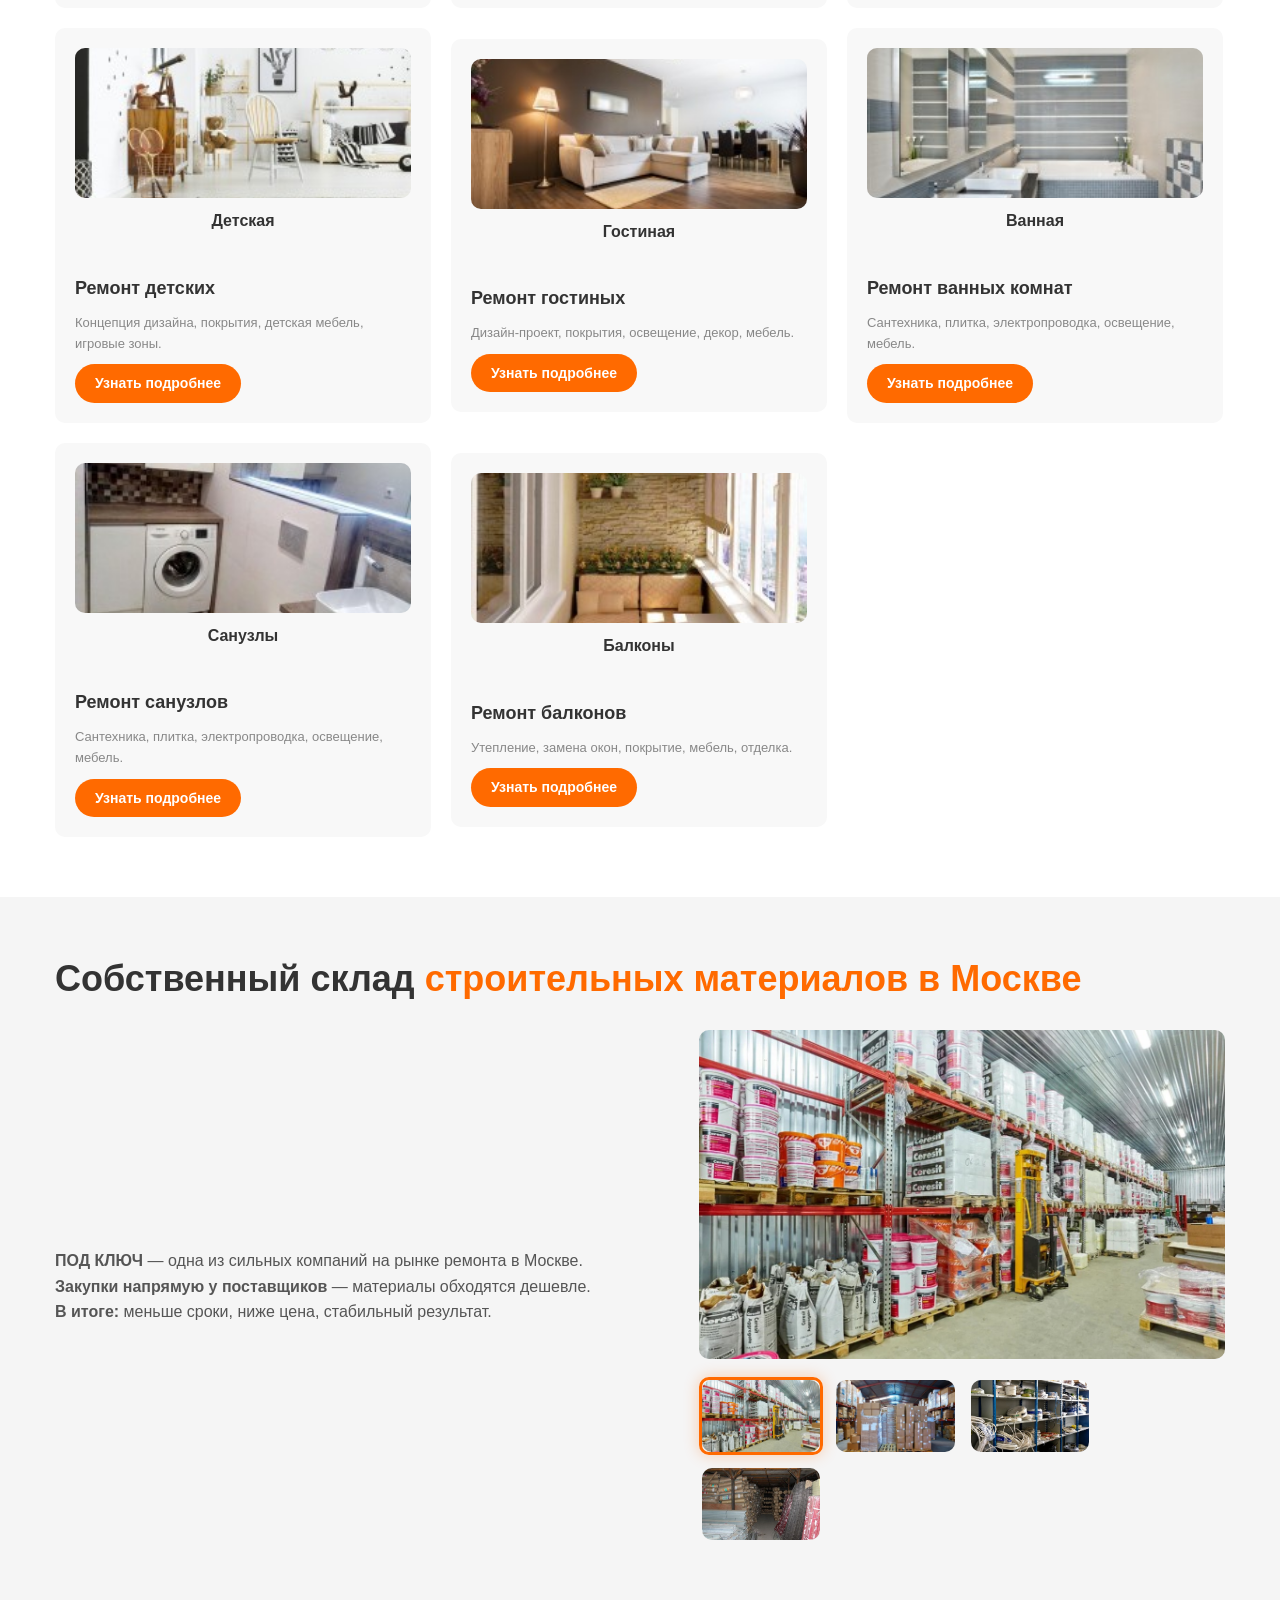
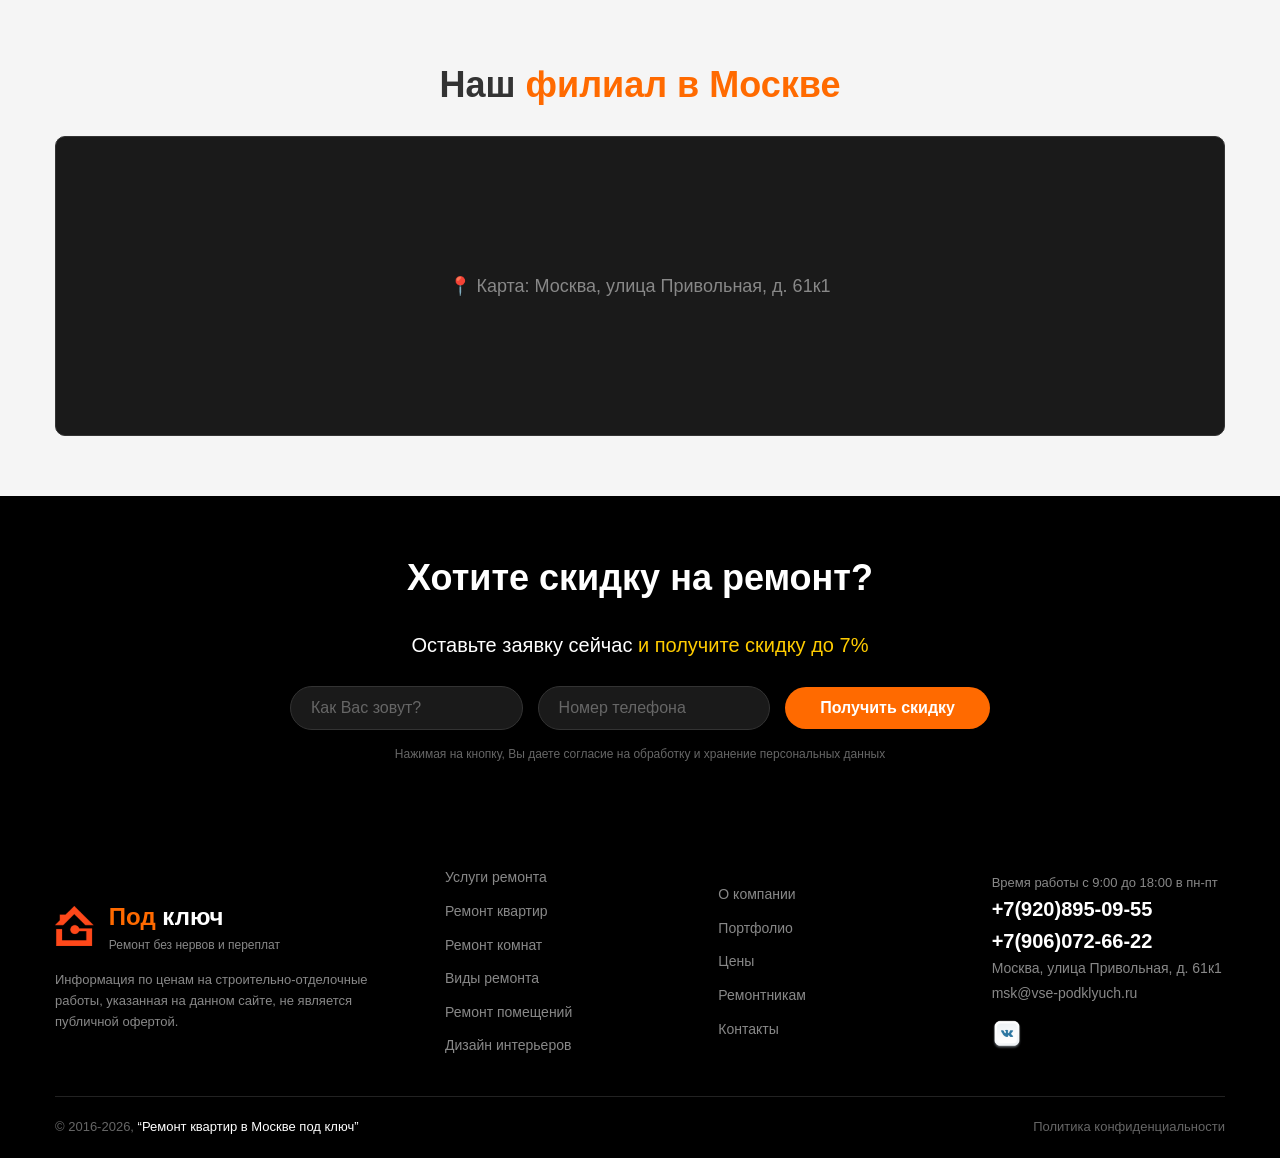
==== commit 269611b6: "Update index.html" ====
--- a/index.html
+++ b/index.html
@@ -8,7 +8,9 @@
 </head>
 <body>
 
-    <!-- ШАПКА -->
+    <!-- ============================================
+    ШАПКА
+    ============================================ -->
     <header>
         <div class="top">
             <div class="container">
@@ -16,6 +18,8 @@
                     <div class="top__city">
                         <a href="javascript:void(0)" class="top__city-title" id="cityBtn">г. Москва</a>
                     </div>
+
+                    <!-- Горизонтальное меню (ПК) -->
                     <ul class="top__menu flex">
                         <li><a href="javascript:void(0)">О компании</a></li>
                         <li><a href="javascript:void(0)">Портфолио</a></li>
@@ -23,7 +27,9 @@
                         <li><a href="javascript:void(0)">Ремонтникам</a></li>
                         <li><a href="javascript:void(0)">Контакты</a></li>
                     </ul>
-                    <a href="javascript:void(0)" class="btn">Заказать звонок</a>
+
+                    <a href="javascript:void(0)" class="btn top__btn">Заказать звонок</a>
+
                     <div class="navbar" id="navbarToggle">
                         <span></span><span></span><span></span>
                     </div>
@@ -41,6 +47,8 @@
                             <p>Ремонт без нервов и переплат</p>
                         </span>
                     </a>
+
+                    <!-- Контакты (ПК) -->
                     <div class="header__contacts flex">
                         <div class="header__contacts-item">
                             <p>Время работы с 9:00 до 18:00 в пн-пт</p>
@@ -51,16 +59,26 @@
                             <a href="tel:+79060726622" class="header__tel">+7(906)072-66-22</a>
                         </div>
                     </div>
+
+                    <!-- Контакты для мобильной версии -->
+                    <div class="header__contacts-mobile flex">
+                        <a href="tel:+79208950955" class="header__tel-m">+7(920)895-09-55</a>
+                        <a href="tel:+79060726622" class="header__tel-m">+7(906)072-66-22</a>
+                    </div>
+
+                    <!-- Иконка калькулятора справа -->
                     <a href="javascript:void(0)" class="calc-link flex">
                         <img src="assets/calc.png" alt="Калькулятор">
-                        <span>Калькулятор <br>ремонта</span>
+                        <span class="calc-link__text">Калькулятор <br>ремонта</span>
                     </a>
                 </div>
             </div>
         </div>
     </header>
 
-    <!-- МОБИЛЬНОЕ МЕНЮ (бургер) -->
+    <!-- ============================================
+    МОБИЛЬНОЕ МЕНЮ
+    ============================================ -->
     <div class="menu-mobile" id="menuMobile">
         <button class="close-menu" id="closeMenu" aria-label="Закрыть меню">✕</button>
         <div class="menu-title">Основное</div>
@@ -78,7 +96,9 @@
         <a href="javascript:void(0)">Дизайн интерьеров</a>
     </div>
 
-    <!-- БОКОВЫЕ КНОПКИ -->
+    <!-- ============================================
+    БОКОВЫЕ КНОПКИ
+    ============================================ -->
     <button class="btns-toggle" id="btnsToggle" aria-label="Скрыть/показать боковые кнопки">
         <span class="toggle-arrow">◀</span>
     </button>
@@ -93,8 +113,30 @@
         </div>
     </div>
 
-    <!-- ГЛАВНЫЙ БАННЕР + КАЛЬКУЛЯТОР -->
+    <!-- ============================================
+    ГЛАВНЫЙ БАННЕР + КАЛЬКУЛЯТОР
+    ============================================ -->
     <section class="main">
+
+        <!-- МЕНЮ-КНОПКИ НА ВЕРХНЕЙ ГРАНИ ФОТО (только ПК) -->
+        <div class="menu-inline">
+            <div class="container">
+                <ul class="menu-inline__list">
+                    <li><a href="javascript:void(0)" class="menu-inline__btn">О компании</a></li>
+                    <li><a href="javascript:void(0)" class="menu-inline__btn">Портфолио</a></li>
+                    <li><a href="javascript:void(0)" class="menu-inline__btn">Цены</a></li>
+                    <li><a href="javascript:void(0)" class="menu-inline__btn">Ремонтникам</a></li>
+                    <li><a href="javascript:void(0)" class="menu-inline__btn">Контакты</a></li>
+                    <li><a href="javascript:void(0)" class="menu-inline__btn">Услуги ремонта</a></li>
+                    <li><a href="javascript:void(0)" class="menu-inline__btn">Ремонт квартир</a></li>
+                    <li><a href="javascript:void(0)" class="menu-inline__btn">Ремонт комнат</a></li>
+                    <li><a href="javascript:void(0)" class="menu-inline__btn">Виды ремонта</a></li>
+                    <li><a href="javascript:void(0)" class="menu-inline__btn">Ремонт помещений</a></li>
+                    <li><a href="javascript:void(0)" class="menu-inline__btn">Дизайн интерьеров</a></li>
+                </ul>
+            </div>
+        </div>
+
         <div class="container">
             <div class="main__content flex">
                 <div class="main__info fade-in">
@@ -168,28 +210,6 @@
         </div>
     </section>
 
-    <!-- ============================================
-    ВСТРОЕННОЕ МЕНЮ-КНОПКИ
-    (сразу после калькулятора, только для ПК)
-    ============================================ -->
-    <section class="menu-inline">
-        <div class="container">
-            <ul class="menu-inline__list">
-                <li><a href="javascript:void(0)" class="menu-inline__btn">О компании</a></li>
-                <li><a href="javascript:void(0)" class="menu-inline__btn">Портфолио</a></li>
-                <li><a href="javascript:void(0)" class="menu-inline__btn">Цены</a></li>
-                <li><a href="javascript:void(0)" class="menu-inline__btn">Ремонтникам</a></li>
-                <li><a href="javascript:void(0)" class="menu-inline__btn">Контакты</a></li>
-                <li><a href="javascript:void(0)" class="menu-inline__btn">Услуги ремонта</a></li>
-                <li><a href="javascript:void(0)" class="menu-inline__btn">Ремонт квартир</a></li>
-                <li><a href="javascript:void(0)" class="menu-inline__btn">Ремонт комнат</a></li>
-                <li><a href="javascript:void(0)" class="menu-inline__btn">Виды ремонта</a></li>
-                <li><a href="javascript:void(0)" class="menu-inline__btn">Ремонт помещений</a></li>
-                <li><a href="javascript:void(0)" class="menu-inline__btn">Дизайн интерьеров</a></li>
-            </ul>
-        </div>
-    </section>
-
     <!-- QUIZ -->
     <section class="quiz" id="quiz">
         <div class="container">
@@ -478,7 +498,7 @@
                     </div>
                     <div class="repair__info">
                         <h3 class="repair__title">Дизайнерский ремонт <span>от 8 990 руб./кв. м</span></h3>
-                        <p>Дизайнерский ремонт — это когда интерьер становится авторской работой. Не просто поклеить обои и расставить мебель, а создать цельный образ.</p>
+                        <p>Дизайнерский ремонт — это когда интерьер становится авторской работой.</p>
                         <p>Работаем с пространством, а не против него. Ваши привычки, вкусы, образ жизни — всё это превращается в концепцию.</p>
                         <div class="repair__list">
                             <div class="repair__list-title">Что входит в стоимость ремонта:</div>
@@ -507,7 +527,7 @@
                     </div>
                     <div class="repair__info">
                         <h3 class="repair__title">Косметический ремонт <span>от 4 990 руб./кв. м</span></h3>
-                        <p>Косметический ремонт — это обновление без лишних сложностей. Покраска стен и потолков, укладка пола, замена дверей и окон.</p>
+                        <p>Косметический ремонт — это обновление без лишних сложностей.</p>
                         <div class="repair__list">
                             <div class="repair__list-title">Что входит в стоимость ремонта:</div>
                             <ul>
@@ -537,7 +557,7 @@
                     <div class="repair__info">
                         <h3 class="repair__title">Черновой ремонт <span>От 3 000 руб./кв. м</span></h3>
                         <p>Черновой ремонт — это база. Без него любая отделка со временем пойдет трещинами.</p>
-                        <p>Работаем по технологии, а не «на глаз». Каждый этап — от демонтажа до монтажа ГКЛ — выполняется с соблюдением нормативов.</p>
+                        <p>Работаем по технологии, а не «на глаз».</p>
                         <div class="repair__list">
                             <div class="repair__list-title">Что входит в стоимость ремонта:</div>
                             <ul>
@@ -719,7 +739,7 @@
             <div class="estimate__content flex">
                 <div class="estimate__info">
                     <h2 class="section__title white mb-20 fade-in">Как сэкономить на ремонте в Москве?</h2>
-                    <p class="estimate__description fade-in">Получите подробную смету и точную стоимость. В 90% случаев нам удается подобрать лучшее строительное решение с наименьшей ценой.</p>
+                    <p class="estimate__description fade-in">Получите подробную смету и точную стоимость.</p>
                     <form class="estimate__form flex fade-in">
                         <input type="text" placeholder="Как Вас зовут?" required>
                         <input type="tel" placeholder="Ваш телефон" required>
@@ -1078,26 +1098,6 @@
                 <li>Контроль — этим занимается наш прораб.</li>
             </ul>
             <div class="note fade-in">Гарантия 3 года на все работы.</div>
-            <h2 class="section__title mb-20 fade-in">Справочная информация: <span>типовые расценки</span></h2>
-            <div class="overflow-x fade-in">
-                <table class="price-service-table">
-                    <thead>
-                        <tr>
-                            <th>Тип квартиры</th>
-                            <th>Черновой</th>
-                            <th>Косметический</th>
-                            <th>Капитальный</th>
-                            <th>Дизайнерский</th>
-                        </tr>
-                    </thead>
-                    <tbody>
-                        <tr><td>Студия (20-30 кв.м)</td><td>100-150 тыс.</td><td>160-240 тыс.</td><td>240-360 тыс.</td><td>400-600 тыс.</td></tr>
-                        <tr><td>1-комнатная (30-45 кв.м)</td><td>144-216 тыс.</td><td>234-351 тыс.</td><td>345-517 тыс.</td><td>570-855 тыс.</td></tr>
-                        <tr><td>2-комнатная (45-60 кв.м)</td><td>202-270 тыс.</td><td>337-450 тыс.</td><td>495-660 тыс.</td><td>825-1100 тыс.</td></tr>
-                        <tr><td>3-комнатная (60-80 кв.м)</td><td>258-344 тыс.</td><td>438-584 тыс.</td><td>648-864 тыс.</td><td>1080-1440 тыс.</td></tr>
-                    </tbody>
-                </table>
-            </div>
         </div>
     </section>
 
@@ -1228,103 +1228,6 @@
             <div class="offices__maps fade-in">
                 <div class="offices__map" style="height:300px;background:#1a1a1a;display:flex;align-items:center;justify-content:center;border-radius:10px;font-size:18px;color:#888;border:1px solid #333;">
                     📍 Карта: Москва, улица Привольная, д. 61к1
-                </div>
-            </div>
-            <div class="cities fade-in">
-                <div class="cities__title">Наши представители есть в городах:</div>
-                <div class="cities__tabs flex">
-                    <a href="javascript:void(0)" class="active" data-city="cfo">ЦФО</a>
-                    <a href="javascript:void(0)" data-city="szfo">СЗФО</a>
-                    <a href="javascript:void(0)" data-city="ufo">ЮФО</a>
-                    <a href="javascript:void(0)" data-city="pfo">ПФО</a>
-                    <a href="javascript:void(0)" data-city="urfo">УрФО</a>
-                    <a href="javascript:void(0)" data-city="sfo">СФО</a>
-                    <a href="javascript:void(0)" data-city="dfo">ДФО</a>
-                </div>
-                <div class="cities__lists">
-                    <div class="cities__list active" id="cfo">
-                        <ul class="flex">
-                            <li><a href="javascript:void(0)">Белгород</a></li>
-                            <li><a href="javascript:void(0)">Брянск</a></li>
-                            <li><a href="javascript:void(0)">Владимир</a></li>
-                            <li><a href="javascript:void(0)">Воронеж</a></li>
-                            <li><a href="javascript:void(0)">Иваново</a></li>
-                            <li><a href="javascript:void(0)">Калуга</a></li>
-                            <li><a href="javascript:void(0)">Курск</a></li>
-                            <li><a href="javascript:void(0)">Липецк</a></li>
-                            <li><a href="javascript:void(0)">Орёл</a></li>
-                            <li><a href="javascript:void(0)">Рязань</a></li>
-                            <li><a href="javascript:void(0)">Смоленск</a></li>
-                            <li><a href="javascript:void(0)">Тамбов</a></li>
-                            <li><a href="javascript:void(0)">Тверь</a></li>
-                            <li><a href="javascript:void(0)">Тула</a></li>
-                            <li><a href="javascript:void(0)">Ярославль</a></li>
-                        </ul>
-                    </div>
-                    <div class="cities__list" id="szfo">
-                        <ul class="flex">
-                            <li><a href="javascript:void(0)">Архангельск</a></li>
-                            <li><a href="javascript:void(0)">Великий Новгород</a></li>
-                            <li><a href="javascript:void(0)">Вологда</a></li>
-                            <li><a href="javascript:void(0)">Калининград</a></li>
-                            <li><a href="javascript:void(0)">Мурманск</a></li>
-                            <li><a href="javascript:void(0)">Петрозаводск</a></li>
-                            <li><a href="javascript:void(0)">Псков</a></li>
-                            <li><a href="javascript:void(0)">Санкт-Петербург</a></li>
-                        </ul>
-                    </div>
-                    <div class="cities__list" id="ufo">
-                        <ul class="flex">
-                            <li><a href="javascript:void(0)">Астрахань</a></li>
-                            <li><a href="javascript:void(0)">Волгоград</a></li>
-                            <li><a href="javascript:void(0)">Краснодар</a></li>
-                            <li><a href="javascript:void(0)">Новороссийск</a></li>
-                            <li><a href="javascript:void(0)">Ростов-на-Дону</a></li>
-                            <li><a href="javascript:void(0)">Сочи</a></li>
-                        </ul>
-                    </div>
-                    <div class="cities__list" id="pfo">
-                        <ul class="flex">
-                            <li><a href="javascript:void(0)">Ижевск</a></li>
-                            <li><a href="javascript:void(0)">Казань</a></li>
-                            <li><a href="javascript:void(0)">Киров</a></li>
-                            <li><a href="javascript:void(0)">Нижний Новгород</a></li>
-                            <li><a href="javascript:void(0)">Оренбург</a></li>
-                            <li><a href="javascript:void(0)">Пенза</a></li>
-                            <li><a href="javascript:void(0)">Пермь</a></li>
-                            <li><a href="javascript:void(0)">Самара</a></li>
-                            <li><a href="javascript:void(0)">Саратов</a></li>
-                            <li><a href="javascript:void(0)">Уфа</a></li>
-                        </ul>
-                    </div>
-                    <div class="cities__list" id="urfo">
-                        <ul class="flex">
-                            <li><a href="javascript:void(0)">Екатеринбург</a></li>
-                            <li><a href="javascript:void(0)">Курган</a></li>
-                            <li><a href="javascript:void(0)">Магнитогорск</a></li>
-                            <li><a href="javascript:void(0)">Сургут</a></li>
-                            <li><a href="javascript:void(0)">Тюмень</a></li>
-                            <li><a href="javascript:void(0)">Челябинск</a></li>
-                        </ul>
-                    </div>
-                    <div class="cities__list" id="sfo">
-                        <ul class="flex">
-                            <li><a href="javascript:void(0)">Барнаул</a></li>
-                            <li><a href="javascript:void(0)">Иркутск</a></li>
-                            <li><a href="javascript:void(0)">Кемерово</a></li>
-                            <li><a href="javascript:void(0)">Красноярск</a></li>
-                            <li><a href="javascript:void(0)">Новосибирск</a></li>
-                            <li><a href="javascript:void(0)">Омск</a></li>
-                            <li><a href="javascript:void(0)">Томск</a></li>
-                        </ul>
-                    </div>
-                    <div class="cities__list" id="dfo">
-                        <ul class="flex">
-                            <li><a href="javascript:void(0)">Владивосток</a></li>
-                            <li><a href="javascript:void(0)">Хабаровск</a></li>
-                            <li><a href="javascript:void(0)">Якутск</a></li>
-                        </ul>
-                    </div>
                 </div>
             </div>
         </div>
--- a/css/style.css
+++ b/css/style.css
@@ -45,7 +45,7 @@
 .section__title span { color: #ff6a00; }
 .section__title.white span { color: #ffcc00; }
 
-/* ----- АНИМАЦИИ ----- */
+/* АНИМАЦИИ */
 .fade-in { opacity: 0; transform: translateY(50px); transition: opacity 0.8s, transform 0.8s; }
 .fade-in.visible { opacity: 1; transform: translateY(0); }
 .fade-in-left { opacity: 0; transform: translateX(-50px); transition: opacity 0.8s, transform 0.8s; }
@@ -55,7 +55,7 @@
 .fade-in-scale { opacity: 0; transform: scale(0.85); transition: opacity 0.8s, transform 0.8s; }
 .fade-in-scale.visible { opacity: 1; transform: scale(1); }
 
-/* ----- ШАПКА ----- */
+/* ШАПКА */
 header .top { background: #000; padding: 10px 0; position: relative; z-index: 100; }
 header .top__content { justify-content: space-between; }
 header .top__city a { color: #fff; text-decoration: none; font-size: 14px; }
@@ -83,7 +83,7 @@
 .calc-link { display: flex !important; align-items: center; gap: 10px; text-decoration: none; color: #333; font-weight: 700; }
 .calc-link img { height: 40px; }
 
-/* ----- МЕНЮ ДЛЯ ПК ----- */
+/* МЕНЮ ДЛЯ ПК */
 .menu-wrapper { background: #f8f8f8; border-bottom: 2px solid #ff6a00; position: relative; z-index: 99; }
 .menu { list-style: none; gap: 0; justify-content: space-between; display: flex !important; }
 .menu__item { position: relative; }
@@ -94,7 +94,7 @@
 .submenu li a { display: block; padding: 10px 20px; color: #333; text-decoration: none; font-size: 13px; border-bottom: 1px solid #f0f0f0; transition: 0.3s; }
 .submenu li a:hover { background: #ff6a00; color: #fff; }
 
-/* ----- МОБИЛЬНОЕ МЕНЮ (бургер) ----- */
+/* МОБИЛЬНОЕ МЕНЮ */
 .menu-mobile {
     display: none;
     position: fixed;
@@ -130,44 +130,51 @@
 body.menu-open { overflow: hidden; }
 
 /* ============================================
-   ВСТРОЕННОЕ МЕНЮ — КНОПКИ-ПИЛЮЛИ
-   (между калькулятором и блоком "Узнай стоимость")
+   ВСТРОЕННОЕ МЕНЮ-КНОПКИ
+   (после калькулятора, только для ПК)
    ============================================ */
 .menu-inline {
-    background: #f8f8f8;
-    border-top: 3px solid #ff6a00;
-    border-bottom: 3px solid #ff6a00;
-    padding: 30px 0 35px;
-}
-.menu-inline__title {
-    text-align: center; font-size: 13px; font-weight: 700;
-    color: #888; text-transform: uppercase; letter-spacing: 2px; margin-bottom: 20px;
-}
-.menu-inline__group { margin-bottom: 20px; }
-.menu-inline__group:last-child { margin-bottom: 0; }
-.menu-inline__group-title {
-    text-align: center; font-size: 12px; font-weight: 700;
-    color: #ff6a00; text-transform: uppercase; letter-spacing: 2px; margin-bottom: 14px;
+    background: #111;
+    padding: 16px 0;
+    border-top: 2px solid #ff6a00;
+    border-bottom: 2px solid #ff6a00;
 }
 .menu-inline__list {
-    list-style: none; display: flex; flex-wrap: wrap;
-    justify-content: center; gap: 12px; padding: 0; margin: 0;
+    list-style: none;
+    display: flex;
+    flex-wrap: wrap;
+    justify-content: center;
+    align-items: center;
+    gap: 10px;
+    padding: 0;
+    margin: 0;
 }
 .menu-inline__list > li { margin: 0; }
 .menu-inline__btn {
-    display: inline-block; padding: 12px 26px; background: #ffffff;
-    color: #333; text-decoration: none; font-weight: 700; font-size: 15px;
-    border: 2px solid #ff6a00; border-radius: 30px;
-    transition: all 0.3s ease; text-align: center; white-space: nowrap; cursor: pointer;
+    display: inline-block;
+    padding: 8px 18px;
+    background: rgba(255, 255, 255, 0.06);
+    color: #fff;
+    text-decoration: none;
+    font-weight: 600;
+    font-size: 13px;
+    border: 1px solid rgba(255, 255, 255, 0.15);
+    border-radius: 20px;
+    transition: all 0.3s ease;
+    white-space: nowrap;
+    line-height: 1.2;
 }
 .menu-inline__btn:hover {
-    background: #ff6a00; color: #fff;
-    transform: translateY(-2px);
-    box-shadow: 0 6px 18px rgba(255,106,0,0.35);
-}
-.menu-inline__btn:active { transform: translateY(0) scale(0.98); }
-
-/* ----- БОКОВЫЕ КНОПКИ ----- */
+    background: #ff6a00;
+    color: #fff;
+    border-color: #ff6a00;
+    transform: translateY(-1px);
+}
+@media (max-width: 768px) {
+    .menu-inline { display: none !important; }
+}
+
+/* БОКОВЫЕ КНОПКИ */
 .btns {
     position: fixed; right: 0; top: 50%; transform: translateY(-50%);
     z-index: 999; display: flex; flex-direction: column; gap: 5px;
@@ -194,7 +201,7 @@
 .btns-toggle .toggle-arrow { transition: 0.3s; }
 .btns-toggle.hidden-toggle .toggle-arrow { transform: rotate(180deg); }
 
-/* ----- ГЛАВНЫЙ БАННЕР ----- */
+/* ГЛАВНЫЙ БАННЕР */
 .main {
     position: relative; padding: 60px 0; color: #fff;
     min-height: 100vh; display: flex; align-items: center;
@@ -219,7 +226,7 @@
     background-size: 20px;
 }
 
-/* ----- КАЛЬКУЛЯТОР ----- */
+/* КАЛЬКУЛЯТОР */
 .calculator-body {
     flex: 0 0 380px; background: #fff; padding: 25px;
     border-radius: 15px; color: #333; box-shadow: 0 10px 40px rgba(0,0,0,0.5);
@@ -283,7 +290,7 @@
 .calculator-body .calc__note { font-size: 11px; color: #999; margin-top: 10px; }
 .calculator-body .calc__note a { color: #ff6a00; }
 
-/* ----- QUIZ ----- */
+/* QUIZ */
 .quiz { padding: 60px 0; background: #f5f5f5; }
 .quiz .section__title { color: #333; }
 .quiz__steps { justify-content: center; gap: 5px; margin-bottom: 30px; flex-wrap: wrap; }
@@ -342,7 +349,7 @@
 .discount__full { font-size: 20px; font-weight: 700; }
 .discount__img img { height: 60px; margin-top: 10px; }
 
-/* ----- ИНФО ----- */
+/* ИНФО */
 .info { padding: 50px 0; background: #fff; color: #333; }
 .info .section__title { color: #333; }
 .info p { color: #555; }
@@ -362,7 +369,7 @@
 .price-service-table th { background: #000; color: #fff; }
 .price-service-table tr:nth-child(even) { background: #f8f8f8; }
 
-/* ----- РЕМОНТ ----- */
+/* РЕМОНТ */
 .repair { padding: 60px 0; background: #f5f5f5; }
 .repair .section__title { color: #333; }
 .repair__tabs { gap: 10px; margin-bottom: 30px; justify-content: center; flex-wrap: wrap; }
@@ -400,7 +407,7 @@
     background: #ff6a00; color: #fff; border-radius: 30px; text-decoration: none; font-weight: 700;
 }
 
-/* ----- ЭТАПЫ ----- */
+/* ЭТАПЫ */
 .steps { padding: 60px 0; background: #fff; }
 .steps .section__title { color: #333; }
 .steps__items { gap: 20px; justify-content: center; }
@@ -416,7 +423,7 @@
 .step__title { font-weight: 700; margin: 10px 0; color: #333; }
 .step p { font-size: 13px; color: #888; }
 
-/* ----- ПРИМЕРЫ РАБОТ ----- */
+/* ПРИМЕРЫ РАБОТ */
 .works { padding: 60px 0; background: #f5f5f5; }
 .works .section__title { color: #333; }
 .works__slider-wrapper { position: relative; overflow: hidden; padding-bottom: 50px; }
@@ -457,7 +464,7 @@
 .dots span { width: 10px; height: 10px; border-radius: 50%; background: #ddd; cursor: pointer; transition: 0.3s; }
 .dots span:hover, .dots span.active { background: #ff6a00; }
 
-/* ----- СМЕТА ----- */
+/* СМЕТА */
 .estimate { padding: 60px 0; background: #000; color: #fff; }
 .estimate__content { gap: 40px; }
 .estimate__info { flex: 1; }
@@ -472,7 +479,7 @@
 .estimate__img { flex: 0 0 300px; }
 .estimate__img img { width: 100%; }
 
-/* ----- ЦЕНЫ ----- */
+/* ЦЕНЫ */
 .price { padding: 60px 0; background: #fff; }
 .price .section__title { color: #333; }
 .price__tabs { gap: 10px; margin-bottom: 30px; justify-content: center; flex-wrap: wrap; }
@@ -498,7 +505,7 @@
 .price__btn a { display: inline-flex; align-items: center; gap: 10px; color: #ff6a00; text-decoration: none; font-weight: 600; }
 .price__btn a img { height: 20px; width: auto; }
 
-/* ----- ДОКУМЕНТЫ ----- */
+/* ДОКУМЕНТЫ */
 .docs { padding: 60px 0; background: #000; }
 .docs .section__title { color: #fff; }
 .docs__items { gap: 30px; justify-content: center; }
@@ -514,7 +521,7 @@
 .doc__icon svg { width: 28px; height: 28px; fill: none; stroke: #000; stroke-width: 2; stroke-linecap: round; stroke-linejoin: round; }
 .doc__info a { color: #ffcc00; text-decoration: none; }
 
-/* ----- ОПЛАТА ----- */
+/* ОПЛАТА */
 .payment { padding: 60px 0; background: #fff; }
 .payment .section__title { color: #333; }
 .payment__items { gap: 20px; justify-content: center; }
@@ -528,7 +535,7 @@
 .payment__info div { font-weight: 700; color: #ff6a00; font-size: 15px; }
 .payment__info p { font-size: 13px; color: #ffaa44; }
 
-/* ----- АКЦИИ ----- */
+/* АКЦИИ */
 .offers { padding: 60px 0; background: #f5f5f5; }
 .offers .section__title { color: #333; }
 .jolly-slider-wrapper { max-width: 900px; margin: 0 auto; }
@@ -558,7 +565,7 @@
 }
 .jolly-button:hover { background: #e55d00; }
 
-/* ----- ОТЗЫВЫ ----- */
+/* ОТЗЫВЫ */
 .testimonials { padding: 60px 0; background: #fff; }
 .testimonials .section__title { color: #333; }
 .testimonials__content { gap: 30px; }
@@ -583,7 +590,7 @@
 }
 .testimonials__more:hover { background: #ff6a00; color: #fff; }
 
-/* ----- ВОПРОСЫ ----- */
+/* FAQ */
 .faq { padding: 60px 0; background: #fff; }
 .faq .section__title { color: #333; }
 .faq__item { border-bottom: 1px solid #eee; padding: 15px 0; }
@@ -600,7 +607,7 @@
 .faq__answer { display: none; padding-top: 10px; color: #666; animation: fadeSlideIn 0.3s ease; }
 .faq__answer.show { display: block; }
 
-/* ----- КАТЕГОРИИ ----- */
+/* КАТЕГОРИИ */
 .categories { padding: 60px 0; background: #fff; }
 .categories .section__title { color: #333; }
 .categories__items { gap: 20px; }
@@ -619,7 +626,7 @@
 .category__info p { font-size: 13px; color: #888; margin: 10px 0; }
 .category__info-btn .btn { padding: 8px 20px; font-size: 14px; }
 
-/* ----- СКЛАД ----- */
+/* СКЛАД */
 .stock { padding: 60px 0; background: #f5f5f5; }
 .stock .section__title { color: #333; }
 .stock__content { gap: 40px; }
@@ -636,7 +643,7 @@
 .stock__thumbnail:hover { border-color: #ff6a00; transform: scale(1.03); }
 .stock__thumbnail.active { border-color: #ff6a00; box-shadow: 0 0 15px rgba(255,106,0,0.3); }
 
-/* ----- ОФИСЫ ----- */
+/* ОФИСЫ */
 .offices { padding: 60px 0; background: #f5f5f5; }
 .offices .section__title { color: #333; }
 .offices__map { height: 300px; border-radius: 10px; overflow: hidden; }
@@ -656,7 +663,7 @@
 .cities__list ul li a { color: #333; text-decoration: none; font-size: 13px; transition: 0.3s; }
 .cities__list ul li a:hover { color: #ff6a00; }
 
-/* ----- ЗАКАЗ ----- */
+/* ЗАКАЗ */
 .order { padding: 60px 0; background: #000; color: #fff; }
 .order__block { max-width: 700px; margin: 0 auto; text-align: center; }
 .order__description { font-size: 20px; margin-bottom: 25px; }
@@ -670,7 +677,7 @@
 .order__form .btn { padding: 12px 35px; }
 .order__note { font-size: 12px; color: #666; margin-top: 15px; }
 
-/* ----- ПОДВАЛ ----- */
+/* ПОДВАЛ */
 footer { background: #000; color: #888; padding: 40px 0 0; }
 .footer__content { gap: 40px; padding-bottom: 30px; border-bottom: 1px solid #222; }
 .footer__col { flex: 1; }
@@ -697,7 +704,7 @@
 .footer__links a { color: #666; text-decoration: none; font-size: 13px; }
 .footer__links a:hover { color: #fff; }
 
-/* ----- МОДАЛЬНОЕ ОКНО ----- */
+/* МОДАЛЬНОЕ ОКНО */
 .modal {
     display: none; position: fixed; top: 0; left: 0; width: 100%; height: 100%;
     background: rgba(0,0,0,0.8); z-index: 9999;
@@ -745,13 +752,6 @@
     .calc-link { display: none !important; }
     .menu { display: none !important; }
     .navbar { display: flex !important; }
-
-    /* Встроенное меню-кнопки на телефоне */
-    .menu-inline { padding: 20px 0 25px; }
-    .menu-inline__title { font-size: 11px; margin-bottom: 14px; }
-    .menu-inline__group-title { font-size: 11px; margin-bottom: 10px; }
-    .menu-inline__list { gap: 8px; padding: 0 10px; }
-    .menu-inline__btn { padding: 10px 18px; font-size: 13px; }
 
     .main__title { font-size: 26px; }
     .main__title small { font-size: 17px; }
@@ -877,10 +877,6 @@
     .menu-mobile .menu-title { font-size: 11px; padding: 18px 15px 6px; }
     .menu-mobile .close-menu { top: 12px; right: 16px; font-size: 24px; }
     .btns-toggle { width: 20px; height: 34px; font-size: 10px; }
-
-    .menu-inline { padding: 18px 0 22px; }
-    .menu-inline__btn { padding: 9px 16px; font-size: 12px; }
-    .menu-inline__list { gap: 7px; }
 }
 
 @media (max-width: 360px) {
@@ -893,5 +889,4 @@
     .navbar span { width: 20px; height: 2px; }
     .navbar { padding: 3px 5px; gap: 3px; }
     .menu-mobile a { font-size: 13px; padding: 10px 14px; }
-    .menu-inline__btn { padding: 8px 14px; font-size: 11px; }
-}
+}
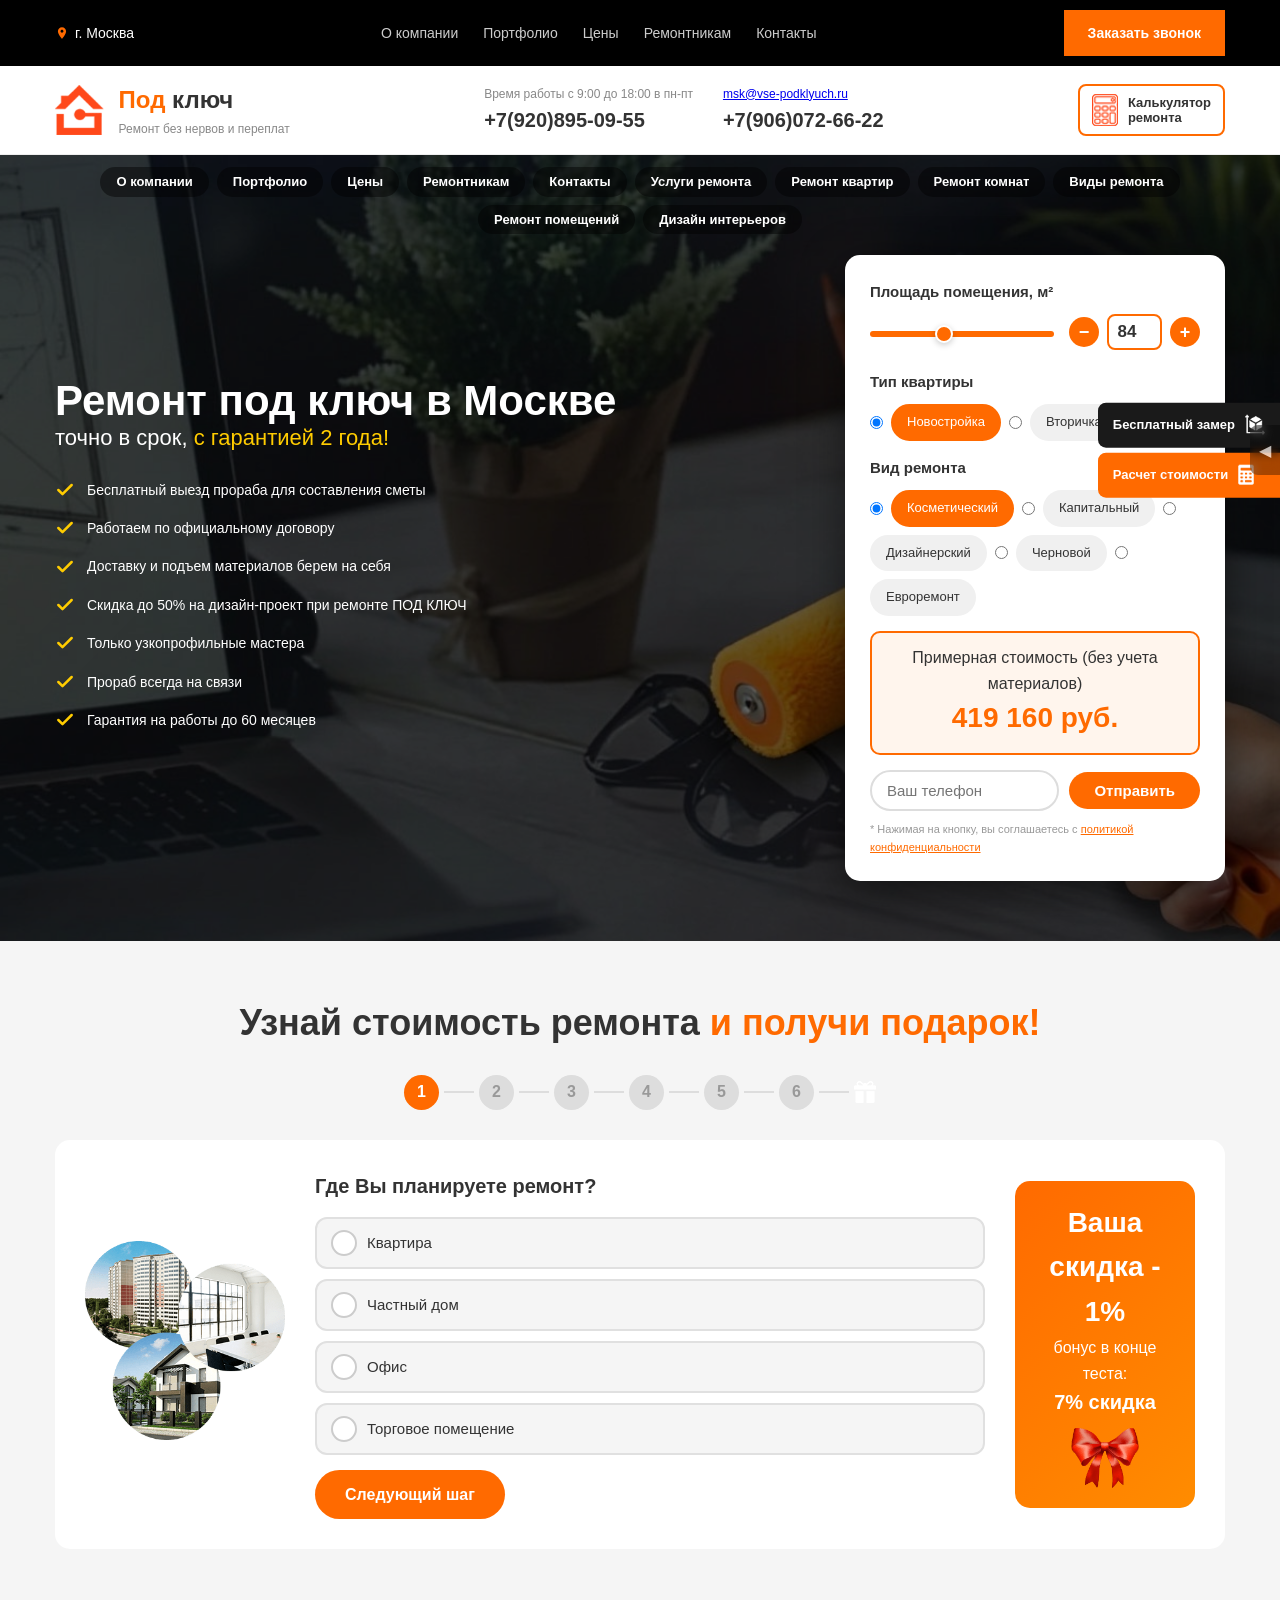
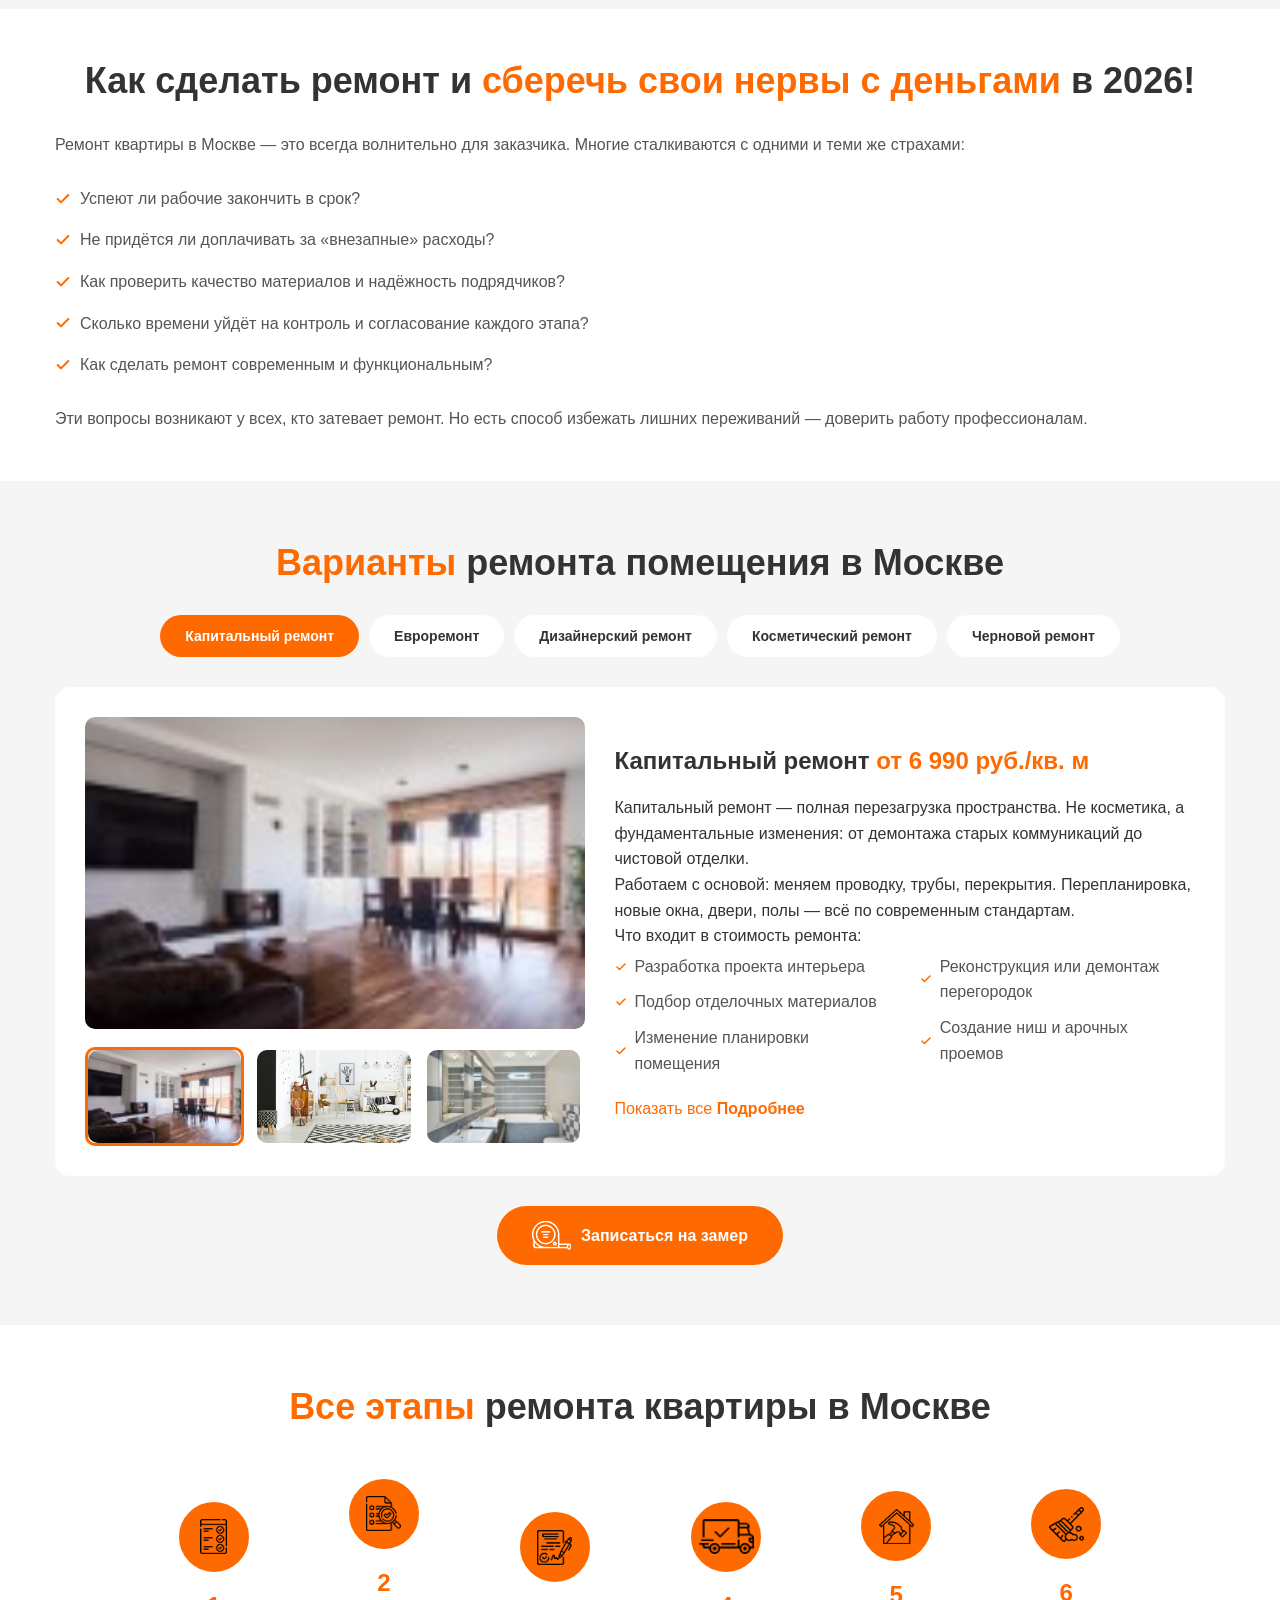
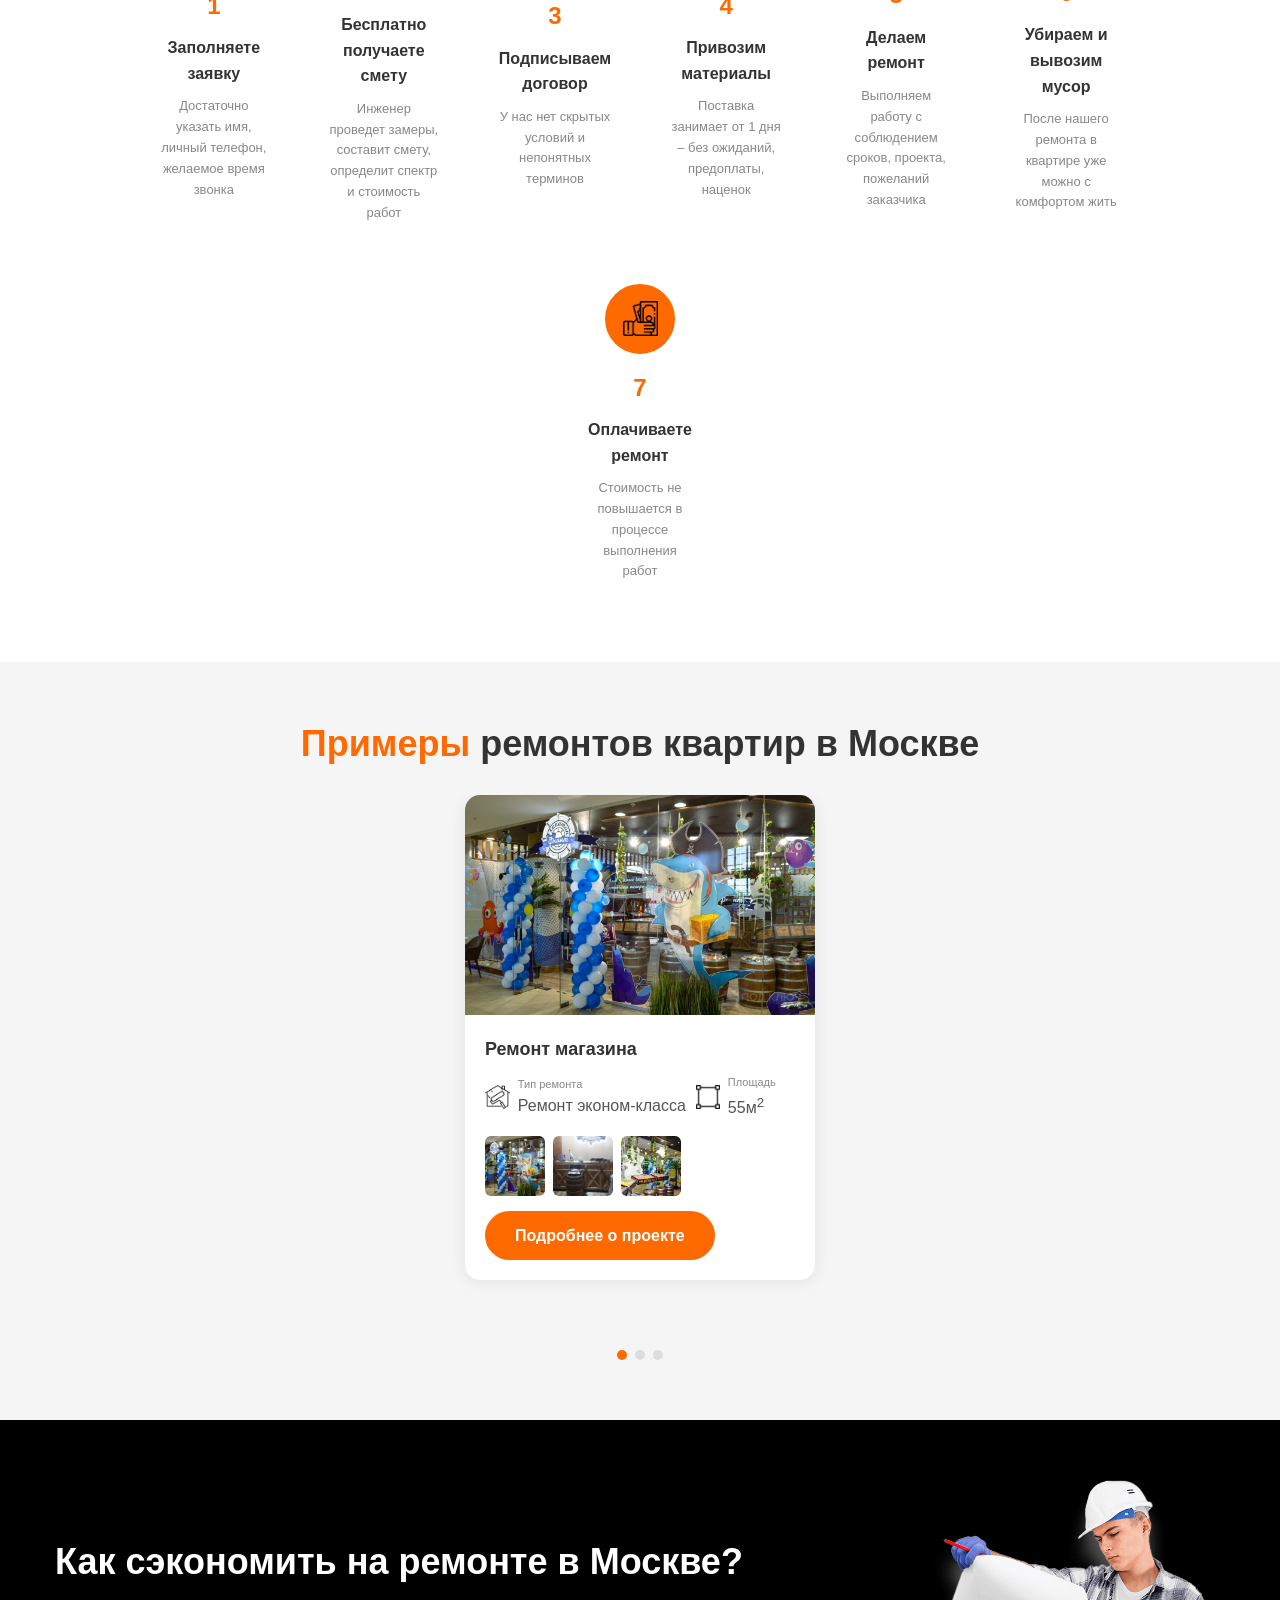
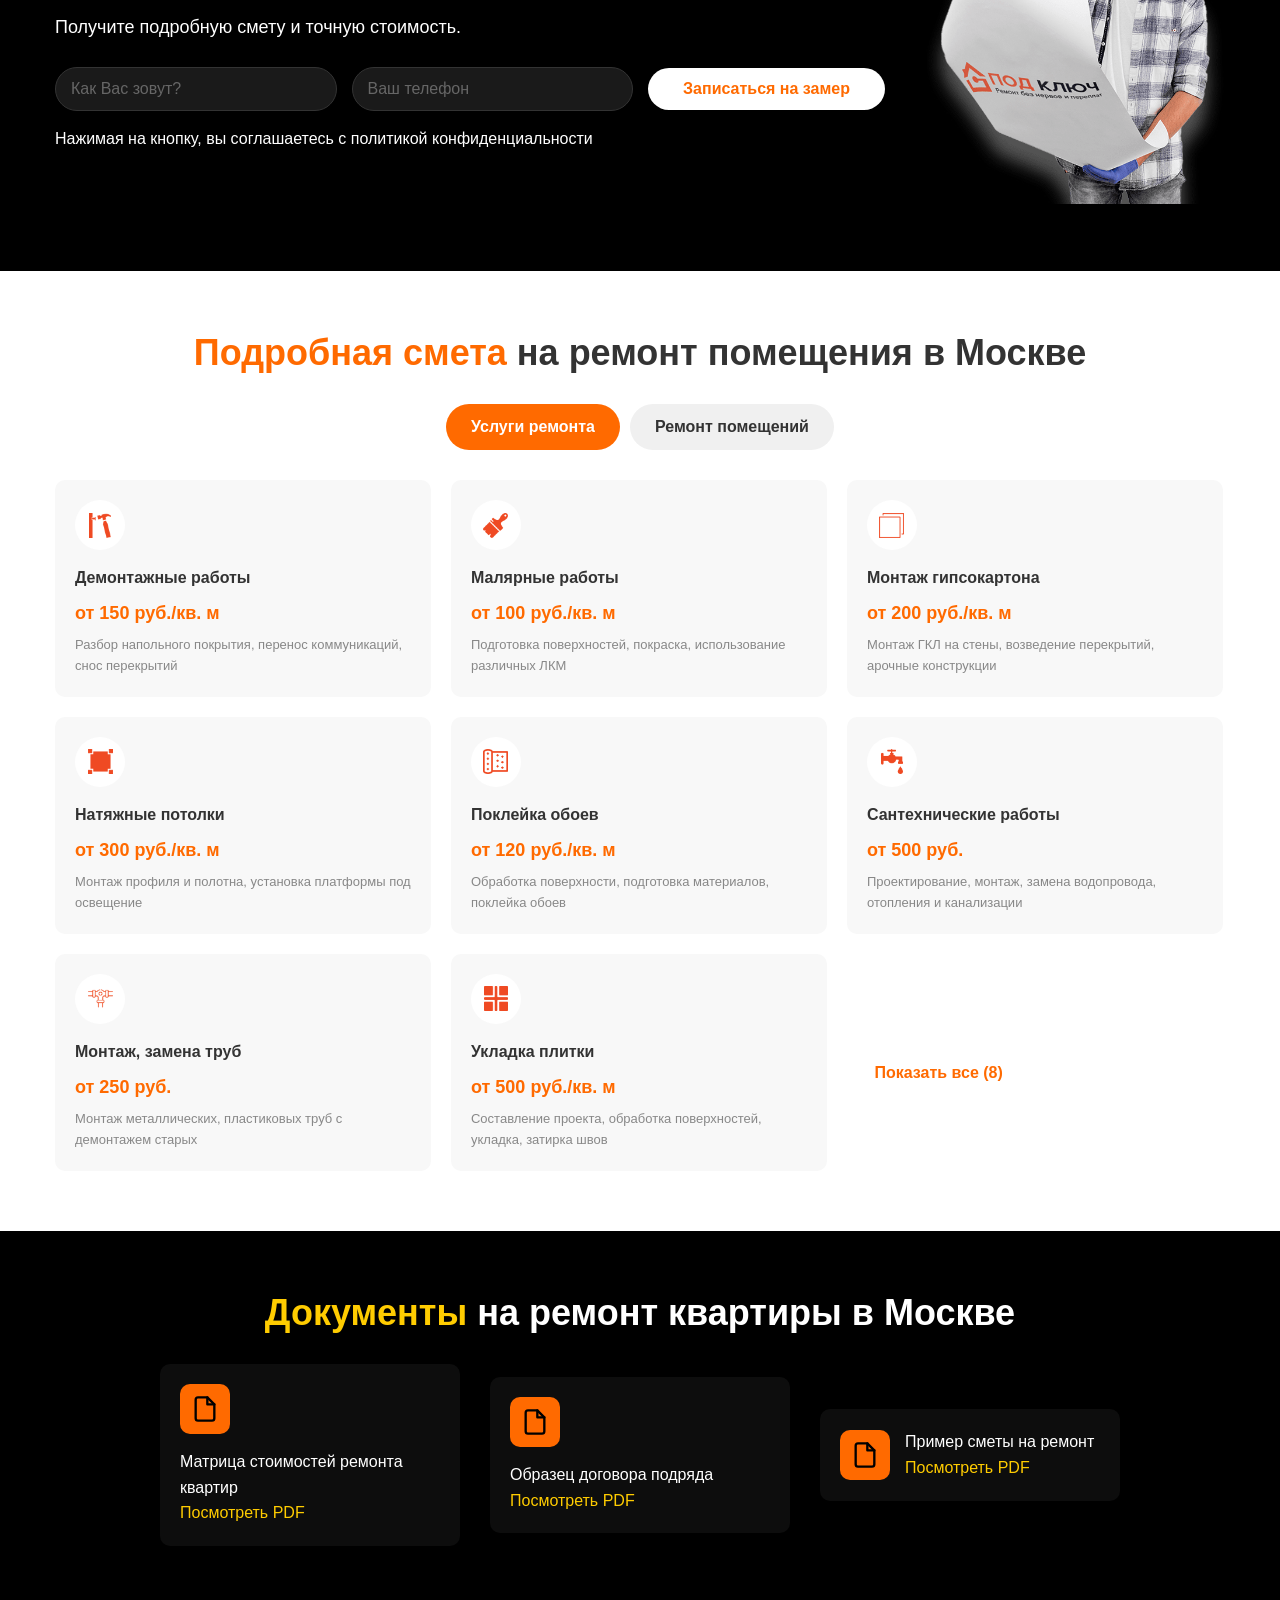
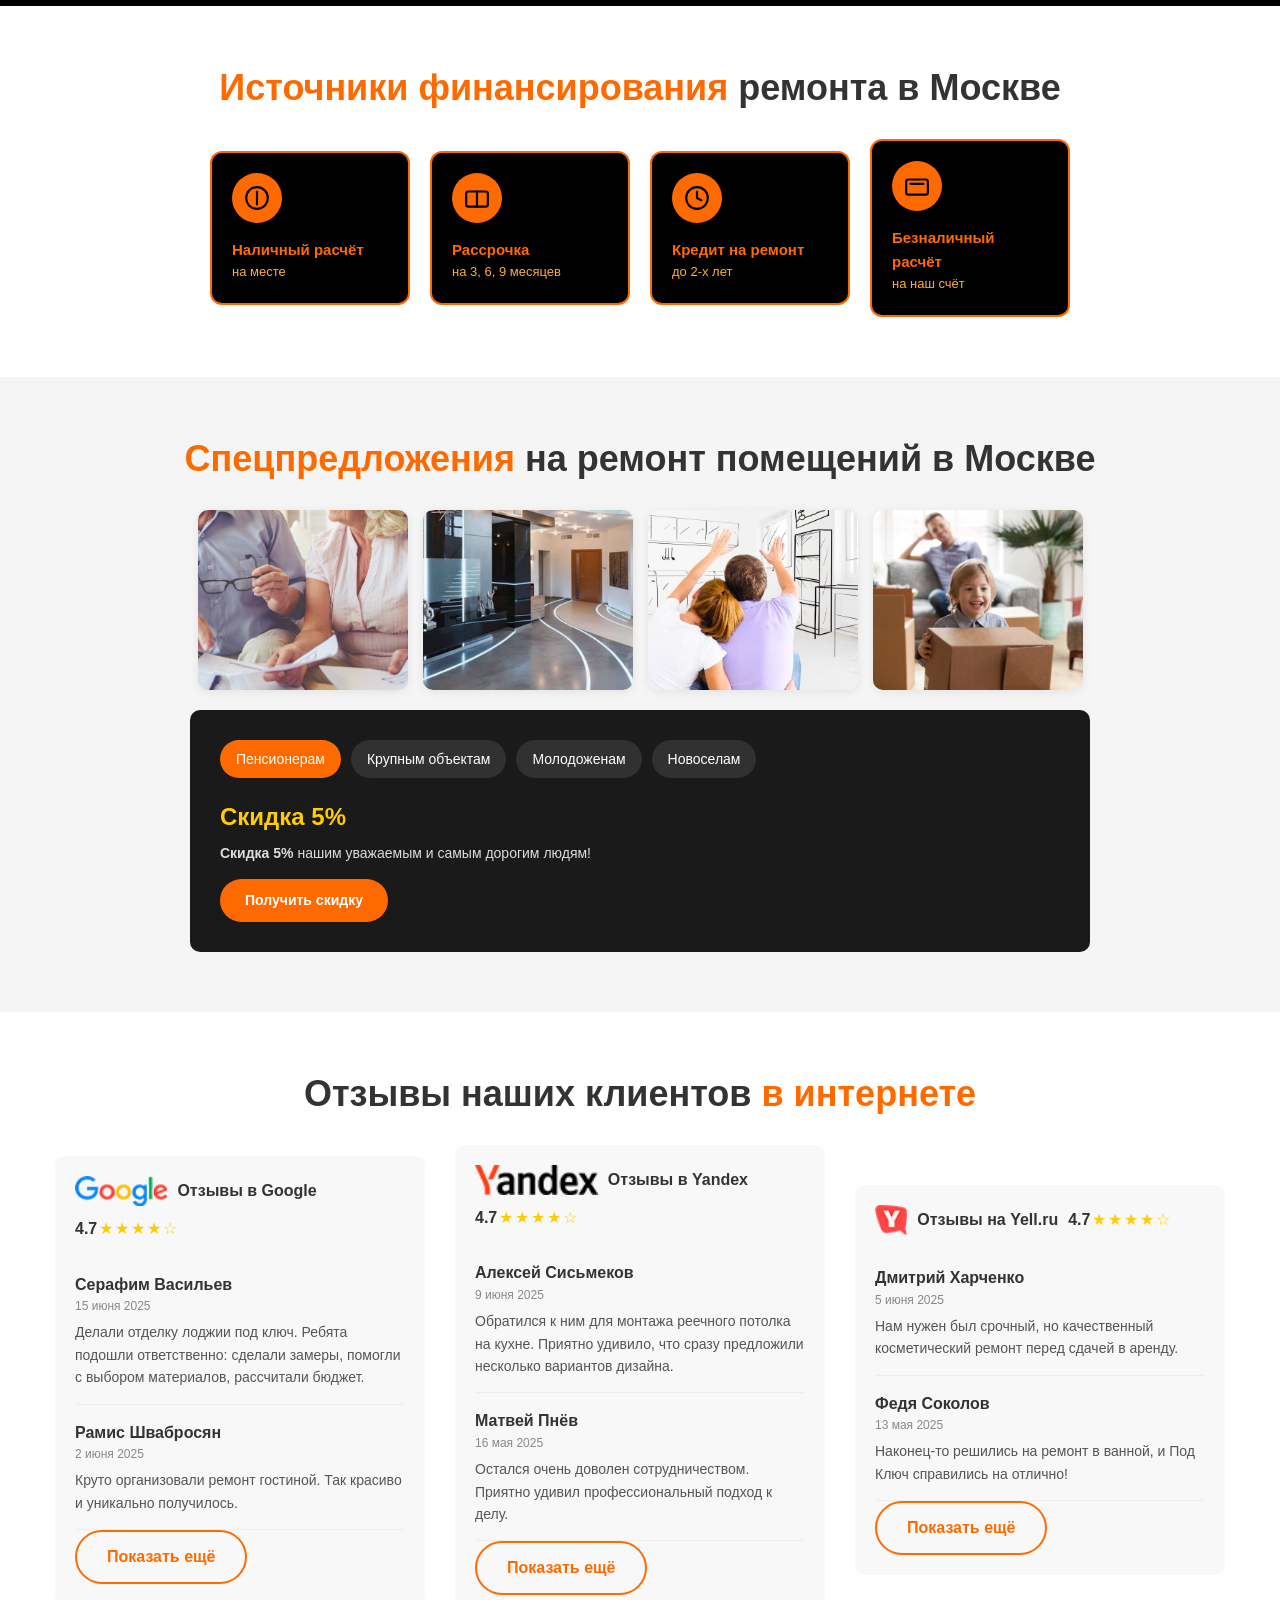
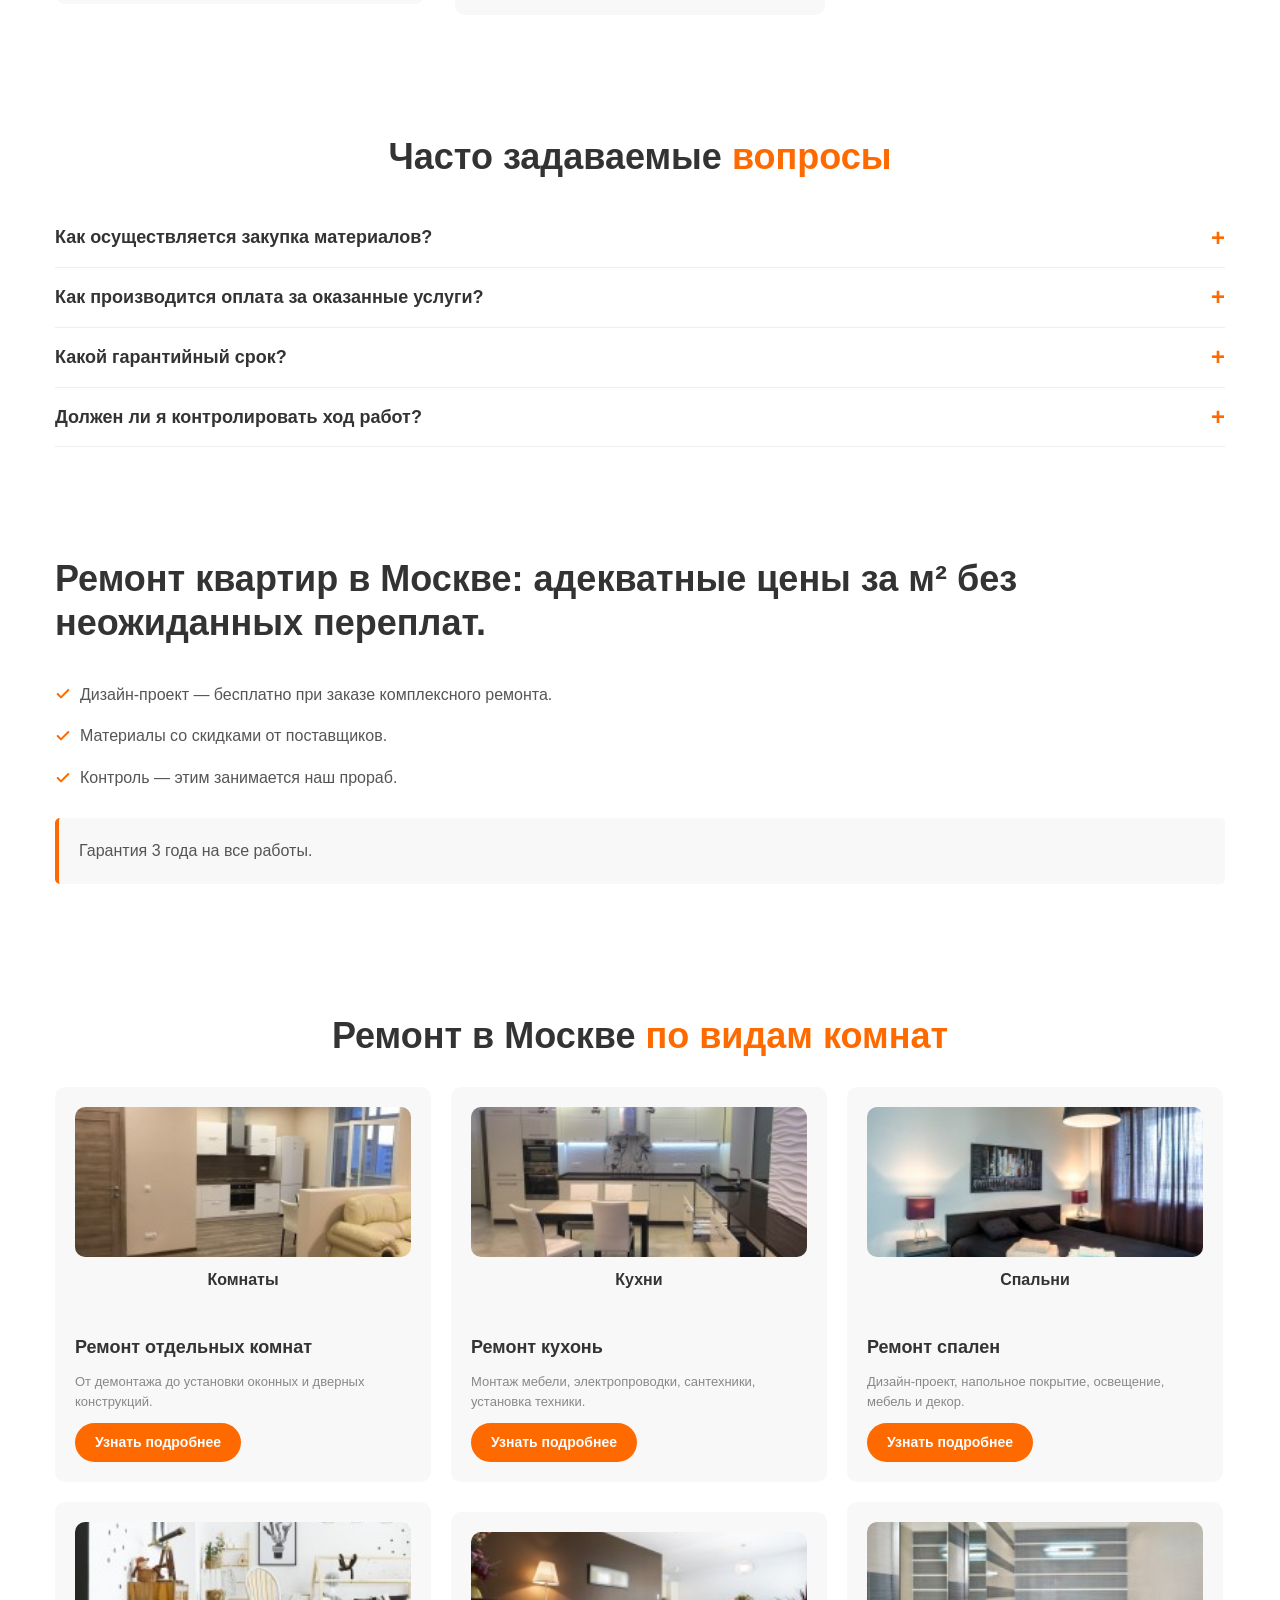
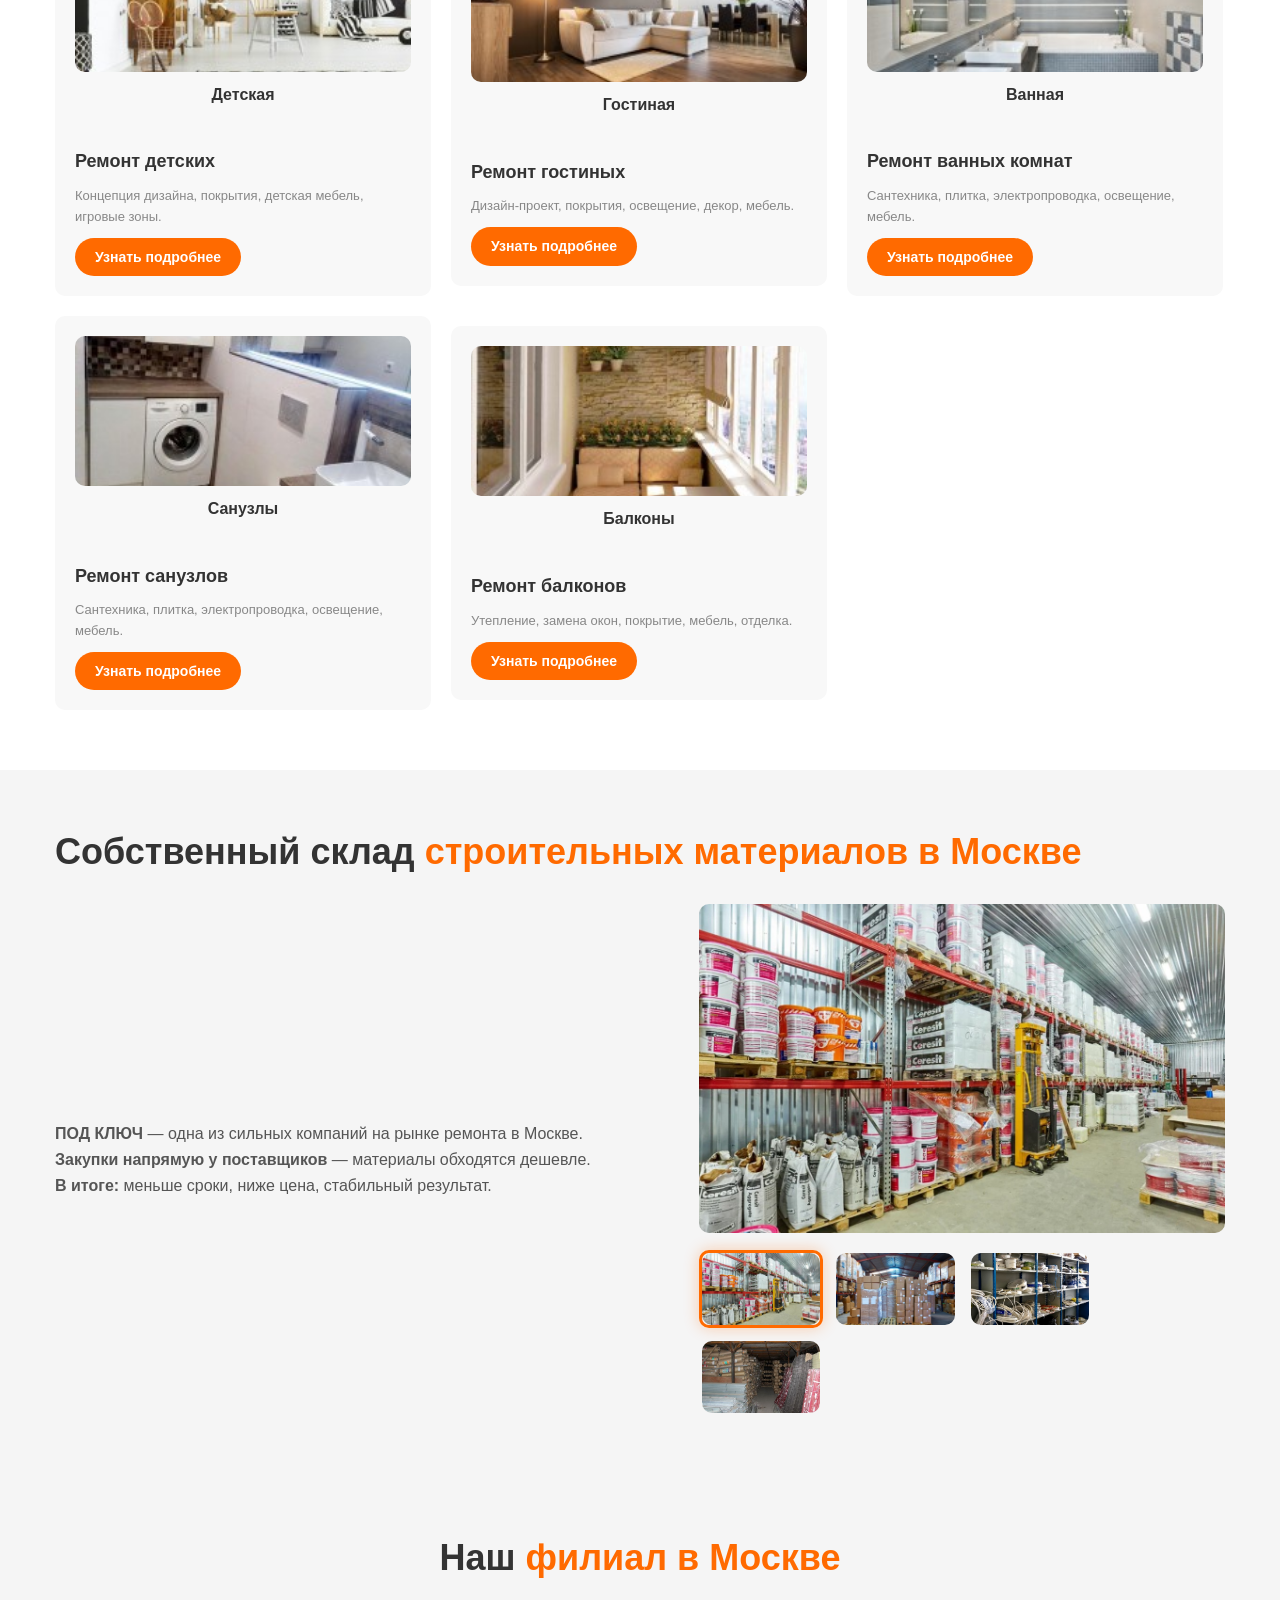
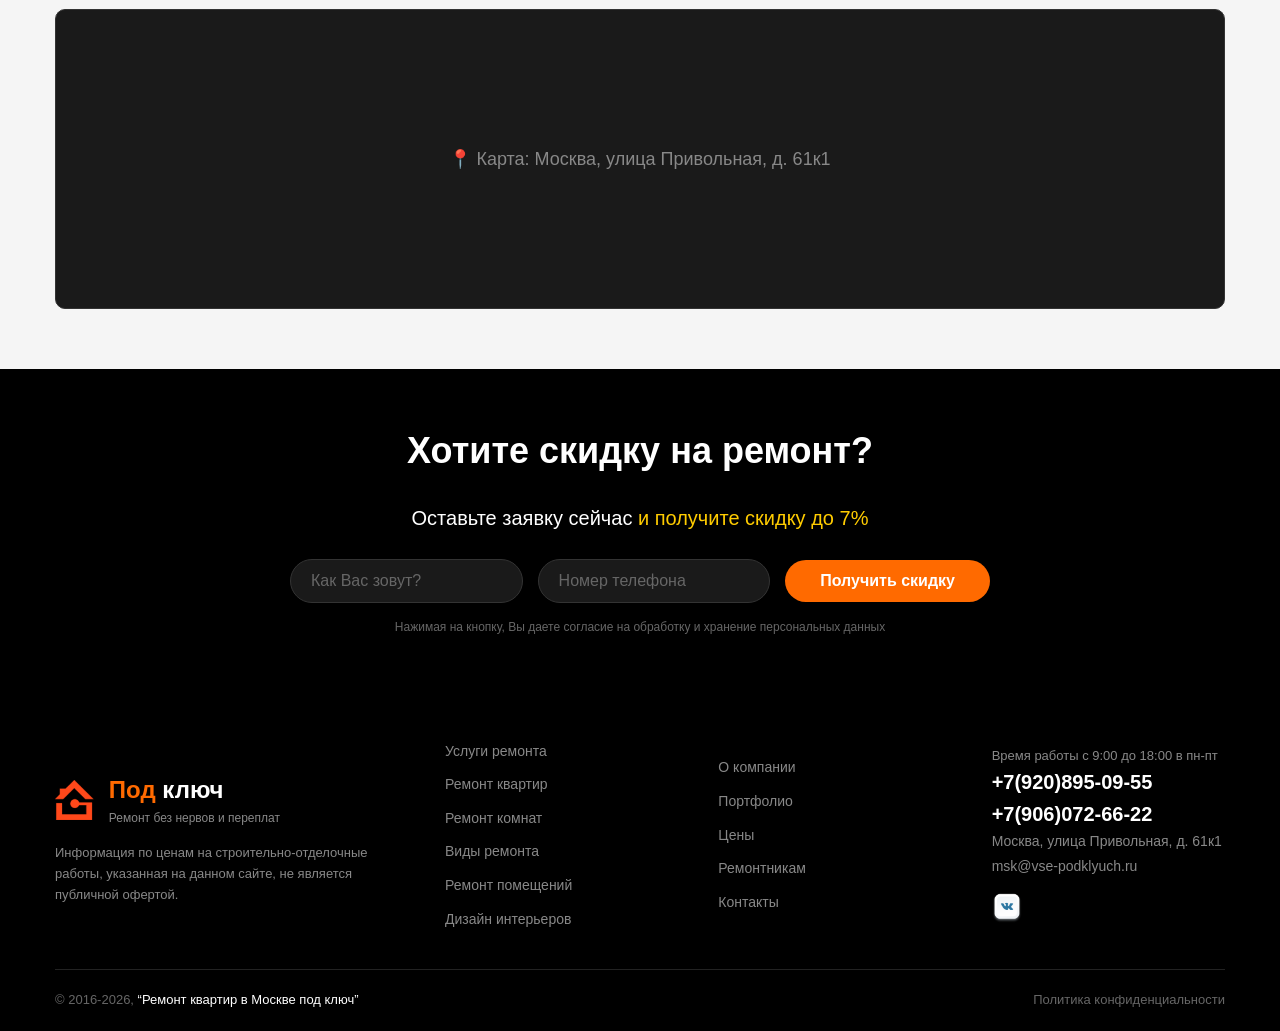
==== commit 4220c98c: "Update index.html" ====
--- a/index.html
+++ b/index.html
@@ -19,7 +19,6 @@
                         <a href="javascript:void(0)" class="top__city-title" id="cityBtn">г. Москва</a>
                     </div>
 
-                    <!-- Горизонтальное меню (ПК) -->
                     <ul class="top__menu flex">
                         <li><a href="javascript:void(0)">О компании</a></li>
                         <li><a href="javascript:void(0)">Портфолио</a></li>
@@ -48,7 +47,6 @@
                         </span>
                     </a>
 
-                    <!-- Контакты (ПК) -->
                     <div class="header__contacts flex">
                         <div class="header__contacts-item">
                             <p>Время работы с 9:00 до 18:00 в пн-пт</p>
@@ -60,13 +58,11 @@
                         </div>
                     </div>
 
-                    <!-- Контакты для мобильной версии -->
                     <div class="header__contacts-mobile flex">
                         <a href="tel:+79208950955" class="header__tel-m">+7(920)895-09-55</a>
                         <a href="tel:+79060726622" class="header__tel-m">+7(906)072-66-22</a>
                     </div>
 
-                    <!-- Иконка калькулятора справа -->
                     <a href="javascript:void(0)" class="calc-link flex">
                         <img src="assets/calc.png" alt="Калькулятор">
                         <span class="calc-link__text">Калькулятор <br>ремонта</span>
@@ -76,9 +72,7 @@
         </div>
     </header>
 
-    <!-- ============================================
-    МОБИЛЬНОЕ МЕНЮ
-    ============================================ -->
+    <!-- МОБИЛЬНОЕ МЕНЮ -->
     <div class="menu-mobile" id="menuMobile">
         <button class="close-menu" id="closeMenu" aria-label="Закрыть меню">✕</button>
         <div class="menu-title">Основное</div>
@@ -96,9 +90,7 @@
         <a href="javascript:void(0)">Дизайн интерьеров</a>
     </div>
 
-    <!-- ============================================
-    БОКОВЫЕ КНОПКИ
-    ============================================ -->
+    <!-- БОКОВЫЕ КНОПКИ -->
     <button class="btns-toggle" id="btnsToggle" aria-label="Скрыть/показать боковые кнопки">
         <span class="toggle-arrow">◀</span>
     </button>
@@ -118,7 +110,7 @@
     ============================================ -->
     <section class="main">
 
-        <!-- МЕНЮ-КНОПКИ НА ВЕРХНЕЙ ГРАНИ ФОТО (только ПК) -->
+        <!-- МЕНЮ-КНОПКИ НА САМОМ ВЕРХУ ФОТО (только ПК) -->
         <div class="menu-inline">
             <div class="container">
                 <ul class="menu-inline__list">
@@ -250,7 +242,6 @@
                         </div>
                     </div>
                 </div>
-
                 <div class="quiz__item" id="quiz-step-2">
                     <div class="quiz__content flex">
                         <div class="quiz__img"><img src="assets/quiz-2.png" alt=""></div>
@@ -270,7 +261,6 @@
                         </div>
                     </div>
                 </div>
-
                 <div class="quiz__item" id="quiz-step-3">
                     <div class="quiz__content flex">
                         <div class="quiz__img"><img src="assets/quiz-3.png" alt=""></div>
@@ -294,7 +284,6 @@
                         </div>
                     </div>
                 </div>
-
                 <div class="quiz__item" id="quiz-step-4">
                     <div class="quiz__content flex">
                         <div class="quiz__img"><img src="assets/quiz-4.png" alt=""></div>
@@ -318,7 +307,6 @@
                         </div>
                     </div>
                 </div>
-
                 <div class="quiz__item" id="quiz-step-5">
                     <div class="quiz__content flex">
                         <div class="quiz__img"><img src="assets/quiz-5.png" alt=""></div>
@@ -345,7 +333,6 @@
                         </div>
                     </div>
                 </div>
-
                 <div class="quiz__item" id="quiz-step-6">
                     <div class="quiz__content flex">
                         <div class="quiz__img"><img src="assets/quiz-6.png" alt=""></div>
@@ -371,7 +358,6 @@
                         </div>
                     </div>
                 </div>
-
                 <div class="quiz__item" id="quiz-step-7">
                     <div class="quiz__content flex">
                         <div class="quiz__img"><img src="assets/quiz-7.png" alt=""></div>
--- a/css/style.css
+++ b/css/style.css
@@ -55,43 +55,152 @@
 .fade-in-scale { opacity: 0; transform: scale(0.85); transition: opacity 0.8s, transform 0.8s; }
 .fade-in-scale.visible { opacity: 1; transform: scale(1); }
 
-/* ШАПКА */
-header .top { background: #000; padding: 10px 0; position: relative; z-index: 100; }
-header .top__content { justify-content: space-between; }
-header .top__city a { color: #fff; text-decoration: none; font-size: 14px; }
+/* ============================================
+   ШАПКА
+   ============================================ */
+header .top {
+    background: #000;
+    padding: 10px 0;
+    position: relative;
+    z-index: 100;
+}
+header .top__content {
+    justify-content: space-between;
+    gap: 15px;
+}
+header .top__city a {
+    color: #fff;
+    text-decoration: none;
+    font-size: 14px;
+    display: flex;
+    align-items: center;
+    gap: 6px;
+}
+header .top__city a::before {
+    content: '';
+    display: inline-block;
+    width: 14px;
+    height: 14px;
+    background: url('data:image/svg+xml;utf8,<svg xmlns="http://www.w3.org/2000/svg" viewBox="0 0 24 24" fill="%23ff6a00"><path d="M12 2C8.13 2 5 5.13 5 9c0 5.25 7 13 7 13s7-7.75 7-13c0-3.87-3.13-7-7-7zm0 9.5c-1.38 0-2.5-1.12-2.5-2.5s1.12-2.5 2.5-2.5 2.5 1.12 2.5 2.5-1.12 2.5-2.5 2.5z"/></svg>') center/contain no-repeat;
+}
 header .top__menu { list-style: none; gap: 25px; display: flex !important; }
 header .top__menu a { color: #ccc; text-decoration: none; font-size: 14px; transition: 0.3s; }
 header .top__menu a:hover { color: #fff; }
-header .top .btn { display: inline-block !important; }
-
-.navbar { display: none !important; flex-direction: column; gap: 4px; cursor: pointer; padding: 5px 0; }
-.navbar span { width: 25px; height: 3px; background: #fff; border-radius: 2px; transition: 0.3s; }
+header .top .btn {
+    display: inline-block !important;
+    border-radius: 0;
+    padding: 12px 24px;
+    font-size: 14px;
+    background: #ff6a00;
+    border: none;
+}
+header .top .btn:hover { background: #e55d00; transform: none; }
+
+.navbar {
+    display: none !important;
+    flex-direction: column;
+    gap: 4px;
+    cursor: pointer;
+    padding: 8px;
+}
+.navbar span {
+    width: 26px;
+    height: 3px;
+    background: #fff;
+    border-radius: 2px;
+    transition: 0.3s;
+}
 .navbar.active span:nth-child(1) { transform: rotate(45deg) translate(5px, 5px); }
 .navbar.active span:nth-child(2) { opacity: 0; }
 .navbar.active span:nth-child(3) { transform: rotate(-45deg) translate(5px, -5px); }
 
-header .middle { padding: 20px 0; border-bottom: 1px solid #eee; background: #fff; }
-header .middle__content { justify-content: space-between; }
-.logo { display: flex; align-items: center; gap: 15px; text-decoration: none; }
+header .middle {
+    padding: 15px 0;
+    border-bottom: 1px solid #eee;
+    background: #fff;
+}
+header .middle__content {
+    justify-content: space-between;
+    gap: 20px;
+}
+.logo {
+    display: flex;
+    align-items: center;
+    gap: 15px;
+    text-decoration: none;
+}
 .logo img { height: 50px; }
-.logo__info b { font-size: 24px; color: #333; }
+.logo__info b { font-size: 24px; color: #333; display: block; }
 .logo__info b span { color: #ff6a00; }
 .logo__info p { font-size: 12px; color: #888; }
-.header__contacts { display: flex !important; gap: 30px; }
+
+.header__contacts {
+    display: flex !important;
+    gap: 30px;
+}
 .header__contacts-item p { font-size: 12px; color: #888; }
 .header__tel { font-size: 20px; font-weight: 700; color: #333; text-decoration: none; }
-.calc-link { display: flex !important; align-items: center; gap: 10px; text-decoration: none; color: #333; font-weight: 700; }
-.calc-link img { height: 40px; }
+
+.header__contacts-mobile {
+    display: none;
+    flex-direction: column;
+    gap: 2px;
+    margin-left: auto;
+}
+.header__tel-m {
+    color: #333;
+    text-decoration: none;
+    font-size: 15px;
+    font-weight: 700;
+    line-height: 1.2;
+}
+
+.calc-link {
+    display: flex !important;
+    align-items: center;
+    gap: 10px;
+    text-decoration: none;
+    color: #333;
+    font-weight: 700;
+    border: 2px solid #ff6a00;
+    border-radius: 8px;
+    padding: 8px 12px;
+}
+.calc-link img { height: 32px; }
+.calc-link__text { font-size: 13px; line-height: 1.2; }
 
 /* МЕНЮ ДЛЯ ПК */
-.menu-wrapper { background: #f8f8f8; border-bottom: 2px solid #ff6a00; position: relative; z-index: 99; }
+.menu-wrapper {
+    background: #f8f8f8;
+    border-bottom: 2px solid #ff6a00;
+    position: relative;
+    z-index: 99;
+}
 .menu { list-style: none; gap: 0; justify-content: space-between; display: flex !important; }
 .menu__item { position: relative; }
 .menu__link { display: block; padding: 15px 20px; color: #333; text-decoration: none; font-weight: 600; font-size: 14px; transition: 0.3s; }
 .menu__link:hover { background: #ff6a00; color: #fff; }
-.submenu { display: none; position: absolute; top: 100%; left: 0; background: #fff; min-width: 220px; box-shadow: 0 5px 15px rgba(0,0,0,0.15); list-style: none; z-index: 100; }
+.submenu {
+    display: none;
+    position: absolute;
+    top: 100%;
+    left: 0;
+    background: #fff;
+    min-width: 220px;
+    box-shadow: 0 5px 15px rgba(0,0,0,0.15);
+    list-style: none;
+    z-index: 100;
+}
 .menu__item:hover .submenu { display: block; }
-.submenu li a { display: block; padding: 10px 20px; color: #333; text-decoration: none; font-size: 13px; border-bottom: 1px solid #f0f0f0; transition: 0.3s; }
+.submenu li a {
+    display: block;
+    padding: 10px 20px;
+    color: #333;
+    text-decoration: none;
+    font-size: 13px;
+    border-bottom: 1px solid #f0f0f0;
+    transition: 0.3s;
+}
 .submenu li a:hover { background: #ff6a00; color: #fff; }
 
 /* МОБИЛЬНОЕ МЕНЮ */
@@ -130,14 +239,17 @@
 body.menu-open { overflow: hidden; }
 
 /* ============================================
-   ВСТРОЕННОЕ МЕНЮ-КНОПКИ
-   (после калькулятора, только для ПК)
+   ВСТРОЕННОЕ МЕНЮ-КНОПКИ (на верхней грани фото, только ПК)
    ============================================ */
 .menu-inline {
-    background: #111;
-    padding: 16px 0;
-    border-top: 2px solid #ff6a00;
-    border-bottom: 2px solid #ff6a00;
+    position: absolute;
+    top: 0;
+    left: 0;
+    right: 0;
+    z-index: 10;
+    padding: 12px 0;
+    background: transparent;
+    border: none;
 }
 .menu-inline__list {
     list-style: none;
@@ -145,21 +257,21 @@
     flex-wrap: wrap;
     justify-content: center;
     align-items: center;
-    gap: 10px;
+    gap: 8px;
     padding: 0;
     margin: 0;
 }
 .menu-inline__list > li { margin: 0; }
 .menu-inline__btn {
     display: inline-block;
-    padding: 8px 18px;
-    background: rgba(255, 255, 255, 0.06);
+    padding: 7px 16px;
+    background: rgba(0, 0, 0, 0.45);
     color: #fff;
     text-decoration: none;
     font-weight: 600;
     font-size: 13px;
-    border: 1px solid rgba(255, 255, 255, 0.15);
-    border-radius: 20px;
+    border: none;
+    border-radius: 18px;
     transition: all 0.3s ease;
     white-space: nowrap;
     line-height: 1.2;
@@ -167,8 +279,6 @@
 .menu-inline__btn:hover {
     background: #ff6a00;
     color: #fff;
-    border-color: #ff6a00;
-    transform: translateY(-1px);
 }
 @media (max-width: 768px) {
     .menu-inline { display: none !important; }
@@ -201,47 +311,65 @@
 .btns-toggle .toggle-arrow { transition: 0.3s; }
 .btns-toggle.hidden-toggle .toggle-arrow { transform: rotate(180deg); }
 
-/* ГЛАВНЫЙ БАННЕР */
+/* ============================================
+   ГЛАВНЫЙ БАННЕР — нормальные отступы, без лишней высоты
+   ============================================ */
 .main {
-    position: relative; padding: 60px 0; color: #fff;
-    min-height: 100vh; display: flex; align-items: center;
-    overflow: hidden; background: #0a0a0a;
+    position: relative;
+    padding: 60px 0;
+    color: #fff;
+    min-height: 640px;
+    display: flex;
+    align-items: center;
+    overflow: hidden;
+    background: #0a0a0a;
 }
 .main::before {
-    content: ''; position: absolute; top: 0; left: 0; right: 0; bottom: 0;
-    background: linear-gradient(135deg, rgba(0,0,0,0.55) 0%, rgba(0,0,0,0.65) 100%),
-                url('../assets/main-bg.jpg') center/cover no-repeat;
+    content: '';
+    position: absolute;
+    top: 0; left: 0; right: 0; bottom: 0;
+    background:
+        linear-gradient(135deg, rgba(0,0,0,0.55) 0%, rgba(0,0,0,0.65) 100%),
+        url('../assets/main-bg.jpg') center/cover no-repeat;
     z-index: 0;
 }
 .main .container { position: relative; z-index: 1; width: 100%; }
-.main__content { gap: 40px; }
+.main__content { gap: 40px; padding-top: 40px; }
 .main__info { flex: 1; }
 .main__title { font-size: 42px; font-weight: 700; line-height: 1.15; margin-bottom: 15px; color: #fff; }
 .main__title small { font-size: 22px; font-weight: 400; display: block; color: #fff; }
 .main__title small span { color: #ffcc00; }
 .main__list { list-style: none; padding: 0; margin: 20px 0; }
 .main__list li {
-    padding: 8px 0 8px 32px; color: #fff; font-size: 14px;
+    padding: 8px 0 8px 32px;
+    color: #fff;
+    font-size: 14px;
     background: url('data:image/svg+xml;utf8,<svg xmlns="http://www.w3.org/2000/svg" width="20" height="20" viewBox="0 0 24 24" fill="none" stroke="%23ffcc00" stroke-width="3" stroke-linecap="round" stroke-linejoin="round"><polyline points="20 6 9 17 4 12"/></svg>') left center no-repeat;
     background-size: 20px;
 }
 
 /* КАЛЬКУЛЯТОР */
 .calculator-body {
-    flex: 0 0 380px; background: #fff; padding: 25px;
-    border-radius: 15px; color: #333; box-shadow: 0 10px 40px rgba(0,0,0,0.5);
+    flex: 0 0 380px;
+    background: #fff;
+    padding: 25px;
+    border-radius: 15px;
+    color: #333;
+    box-shadow: 0 10px 40px rgba(0,0,0,0.5);
 }
 .calculator-body .calc__title { font-weight: 700; margin-bottom: 10px; font-size: 15px; color: #333; }
 .calculator-body .area { gap: 15px; margin-bottom: 20px; }
 .calculator-body .area__input { flex: 1; }
 .calculator-body .area__input input[type="range"] {
-    width: 100%; height: 6px; -webkit-appearance: none; appearance: none;
+    width: 100%; height: 6px;
+    -webkit-appearance: none; appearance: none;
     background: #ff6a00; border-radius: 3px; outline: none;
 }
 .calculator-body .area__input input[type="range"]::-webkit-slider-thumb {
     -webkit-appearance: none; appearance: none;
     width: 18px; height: 18px; border-radius: 50%;
-    background: #ff6a00; cursor: pointer; border: 2px solid #fff;
+    background: #ff6a00; cursor: pointer;
+    border: 2px solid #fff;
     box-shadow: 0 2px 6px rgba(0,0,0,0.2);
 }
 .calculator-body .area__input input[type="range"]::-moz-range-thumb {
@@ -278,7 +406,8 @@
 .calculator-body .calc__input { gap: 10px; }
 .calculator-body .calc__input input {
     flex: 1; padding: 10px 15px; border: 2px solid #ddd;
-    border-radius: 30px; font-size: 15px; min-width: 0; width: 100%; transition: 0.3s;
+    border-radius: 30px; font-size: 15px;
+    min-width: 0; width: 100%; transition: 0.3s;
 }
 .calculator-body .calc__input input:focus { outline: none; border-color: #ff6a00; }
 .calculator-body .calc__btn {
@@ -295,8 +424,8 @@
 .quiz .section__title { color: #333; }
 .quiz__steps { justify-content: center; gap: 5px; margin-bottom: 30px; flex-wrap: wrap; }
 .quiz__steps p {
-    width: 35px; height: 35px; border-radius: 50%; background: #ddd;
-    display: flex; align-items: center; justify-content: center;
+    width: 35px; height: 35px; border-radius: 50%;
+    background: #ddd; display: flex; align-items: center; justify-content: center;
     font-weight: 700; color: #999; transition: 0.3s;
 }
 .quiz__steps p.active { background: #ff6a00; color: #fff; }
@@ -315,35 +444,54 @@
 .quiz__question span { color: #ff6a00; }
 .quiz__input input {
     width: 100%; padding: 12px 15px; border: 1px solid #ddd;
-    border-radius: 30px; font-size: 16px; margin-bottom: 15px; background: #fff; color: #333;
+    border-radius: 30px; font-size: 16px; margin-bottom: 15px;
+    background: #fff; color: #333;
 }
 .quiz__input input::placeholder { color: #999; }
 .quiz__btns { gap: 15px; margin-top: 15px; }
 .quiz .radio { display: flex; flex-direction: column; gap: 10px; margin-bottom: 15px; }
 .quiz .radio label {
-    padding: 12px 18px 12px 50px; background: #f5f5f5; border-radius: 12px;
-    cursor: pointer; font-size: 15px; transition: 0.3s; border: 2px solid #e0e0e0;
-    position: relative; color: #333; display: flex; align-items: center; min-height: 48px;
+    padding: 12px 18px 12px 50px;
+    background: #f5f5f5;
+    border-radius: 12px;
+    cursor: pointer;
+    font-size: 15px;
+    transition: 0.3s;
+    border: 2px solid #e0e0e0;
+    position: relative;
+    color: #333;
+    display: flex;
+    align-items: center;
+    min-height: 48px;
 }
 .quiz .radio label::before {
-    content: ''; position: absolute; left: 14px; top: 50%; transform: translateY(-50%);
-    width: 22px; height: 22px; border-radius: 50%; border: 2px solid #ccc;
-    background: #fff; transition: 0.3s;
+    content: '';
+    position: absolute;
+    left: 14px; top: 50%; transform: translateY(-50%);
+    width: 22px; height: 22px; border-radius: 50%;
+    border: 2px solid #ccc; background: #fff; transition: 0.3s;
 }
 .quiz .radio input:checked + label { border-color: #ff6a00; background: #fff5ed; }
 .quiz .radio input:checked + label::before {
-    border-color: #ff6a00; background: #ff6a00; box-shadow: 0 0 0 4px rgba(255,106,0,0.2);
+    border-color: #ff6a00; background: #ff6a00;
+    box-shadow: 0 0 0 4px rgba(255,106,0,0.2);
 }
 .quiz .radio input:checked + label::after {
-    content: '✓'; position: absolute; left: 18px; top: 50%; transform: translateY(-50%);
+    content: '✓';
+    position: absolute;
+    left: 18px; top: 50%; transform: translateY(-50%);
     color: #fff; font-size: 14px; font-weight: 700; z-index: 1;
 }
 .quiz .radio input { display: none; }
 .quiz .radio label:hover { border-color: #ff6a00; }
 .discount {
-    flex: 0 0 180px; background: linear-gradient(135deg, #ff6a00, #ff8c00);
-    border-radius: 15px; padding: 20px; color: #fff;
-    flex-direction: column; text-align: center;
+    flex: 0 0 180px;
+    background: linear-gradient(135deg, #ff6a00, #ff8c00);
+    border-radius: 15px;
+    padding: 20px;
+    color: #fff;
+    flex-direction: column;
+    text-align: center;
 }
 .discount__size { font-size: 28px; font-weight: 700; }
 .discount__full { font-size: 20px; font-weight: 700; }
@@ -360,8 +508,9 @@
     background-size: 16px;
 }
 .note {
-    background: #f8f8f8; padding: 20px; border-left: 4px solid #ff6a00;
-    border-radius: 5px; margin: 20px 0; color: #555;
+    background: #f8f8f8; padding: 20px;
+    border-left: 4px solid #ff6a00; border-radius: 5px;
+    margin: 20px 0; color: #555;
 }
 .overflow-x { overflow-x: auto; -webkit-overflow-scrolling: touch; }
 .price-service-table { width: 100%; border-collapse: collapse; font-size: 14px; min-width: 600px; }
@@ -382,11 +531,14 @@
 .repair__item.active { display: block; animation: fadeSlideIn 0.5s ease; }
 .repair__content { background: #fff; border-radius: 15px; padding: 30px; gap: 30px; color: #333; }
 .repair__images { flex: 0 0 45%; }
-.repair__slider img, .repair__thumbnail img { width: 100%; border-radius: 10px; aspect-ratio: 16/10; object-fit: cover; }
+.repair__slider img, .repair__thumbnail img {
+    width: 100%; border-radius: 10px; aspect-ratio: 16/10; object-fit: cover;
+}
 .repair__thumbnails { display: flex; gap: 10px; margin-top: 10px; flex-wrap: wrap; }
 .repair__thumbnail {
-    flex: 0 0 calc(33.333% - 7px); cursor: pointer; border: 3px solid transparent;
-    border-radius: 10px; transition: 0.3s; overflow: hidden; aspect-ratio: 16/10;
+    flex: 0 0 calc(33.333% - 7px); cursor: pointer;
+    border: 3px solid transparent; border-radius: 10px;
+    transition: 0.3s; overflow: hidden; aspect-ratio: 16/10;
 }
 .repair__thumbnail img { width: 100%; height: 100%; object-fit: cover; }
 .repair__thumbnail:hover, .repair__thumbnail.active { border-color: #ff6a00; }
@@ -403,8 +555,9 @@
 .regular-link { display: inline-block; margin-top: 15px; color: #ff6a00; font-weight: 600; text-decoration: none; }
 .repair__btn { justify-content: center; margin-top: 30px; }
 .repair__btn a {
-    display: inline-flex; align-items: center; gap: 10px; padding: 15px 35px;
-    background: #ff6a00; color: #fff; border-radius: 30px; text-decoration: none; font-weight: 700;
+    display: inline-flex; align-items: center; gap: 10px;
+    padding: 15px 35px; background: #ff6a00; color: #fff;
+    border-radius: 30px; text-decoration: none; font-weight: 700;
 }
 
 /* ЭТАПЫ */
@@ -413,9 +566,10 @@
 .steps__items { gap: 20px; justify-content: center; }
 .step { flex: 0 0 150px; text-align: center; padding: 20px; }
 .step__icon {
-    width: 70px; height: 70px; border-radius: 50%; border: 3px solid #ff6a00;
-    background: #ff6a00; margin: 0 auto 15px;
-    display: flex; align-items: center; justify-content: center; transition: transform 0.3s;
+    width: 70px; height: 70px; border-radius: 50%;
+    border: 3px solid #ff6a00; background: #ff6a00;
+    margin: 0 auto 15px; display: flex; align-items: center; justify-content: center;
+    transition: transform 0.3s;
 }
 .step:hover .step__icon { transform: scale(1.05); }
 .step__icon img { height: 35px; width: auto; filter: brightness(0) invert(0); }
@@ -429,9 +583,12 @@
 .works__slider-wrapper { position: relative; overflow: hidden; padding-bottom: 50px; }
 .works__slider { display: flex; transition: transform 0.5s ease; gap: 30px; justify-content: center; }
 .work {
-    flex: 0 0 calc(33.333% - 20px); min-width: 280px; max-width: 350px; background: #fff;
-    border-radius: 15px; overflow: hidden; box-shadow: 0 2px 15px rgba(0,0,0,0.08);
-    display: flex; flex-direction: column; transition: transform 0.3s, box-shadow 0.3s;
+    flex: 0 0 calc(33.333% - 20px);
+    min-width: 280px; max-width: 350px;
+    background: #fff; border-radius: 15px; overflow: hidden;
+    box-shadow: 0 2px 15px rgba(0,0,0,0.08);
+    display: flex; flex-direction: column;
+    transition: transform 0.3s, box-shadow 0.3s;
 }
 .work:hover { transform: translateY(-5px); box-shadow: 0 5px 25px rgba(0,0,0,0.15); }
 .work__img { width: 100%; height: 220px; overflow: hidden; }
@@ -492,8 +649,9 @@
 .price__block.active { display: block; animation: fadeSlideIn 0.5s ease; }
 .price__items { gap: 20px; }
 .price__item {
-    flex: 0 0 calc(33.333% - 14px); background: #f8f8f8; padding: 20px;
-    border-radius: 10px; transition: 0.3s; color: #333;
+    flex: 0 0 calc(33.333% - 14px);
+    background: #f8f8f8; padding: 20px; border-radius: 10px;
+    transition: 0.3s; color: #333;
 }
 .price__item:hover { transform: translateY(-5px); box-shadow: 0 5px 20px rgba(0,0,0,0.08); }
 .price__icon { width: 50px; height: 50px; background: #fff; border-radius: 50%; justify-content: center; margin-bottom: 15px; }
@@ -510,8 +668,10 @@
 .docs .section__title { color: #fff; }
 .docs__items { gap: 30px; justify-content: center; }
 .doc {
-    flex: 0 0 300px; background: rgba(255,255,255,0.05); padding: 20px;
-    border-radius: 10px; gap: 15px; color: #fff; transition: 0.3s;
+    flex: 0 0 300px;
+    background: rgba(255,255,255,0.05);
+    padding: 20px; border-radius: 10px;
+    gap: 15px; color: #fff; transition: 0.3s;
 }
 .doc:hover { background: rgba(255,255,255,0.08); }
 .doc__icon {
@@ -527,7 +687,8 @@
 .payment__items { gap: 20px; justify-content: center; }
 .payment__item {
     flex: 0 0 200px; background: #000; padding: 20px; border-radius: 12px;
-    gap: 15px; transition: 0.3s; color: #ff6a00; border: 2px solid #ff6a00;
+    gap: 15px; transition: 0.3s; color: #ff6a00;
+    border: 2px solid #ff6a00;
 }
 .payment__item:hover { transform: translateY(-3px); box-shadow: 0 5px 25px rgba(255,106,0,0.2); background: #1a1a1a; }
 .payment__icon { width: 50px; height: 50px; border-radius: 50%; background: #ff6a00; justify-content: center; flex-shrink: 0; }
@@ -541,16 +702,20 @@
 .jolly-slider-wrapper { max-width: 900px; margin: 0 auto; }
 .jolly-slider { display: flex; gap: 15px; flex-wrap: wrap; justify-content: center; }
 .jolly-slider > div {
-    flex: 0 0 calc(25% - 15px); min-width: 160px; border-radius: 10px;
-    overflow: hidden; box-shadow: 0 2px 10px rgba(0,0,0,0.08); transition: 0.3s;
+    flex: 0 0 calc(25% - 15px); min-width: 160px;
+    border-radius: 10px; overflow: hidden;
+    box-shadow: 0 2px 10px rgba(0,0,0,0.08); transition: 0.3s;
 }
 .jolly-slider > div:hover { transform: scale(1.02); }
 .jolly-slider img { width: 100%; height: 180px; object-fit: cover; display: block; }
-.jolly-slider-extra-wrapper { background: #1a1a1a; color: #fff; padding: 30px; border-radius: 10px; margin-top: 20px; }
+.jolly-slider-extra-wrapper {
+    background: #1a1a1a; color: #fff; padding: 30px;
+    border-radius: 10px; margin-top: 20px;
+}
 .jolly-slide-controls { display: flex; gap: 10px; flex-wrap: wrap; margin-bottom: 20px; }
 .jolly-slide-control {
-    padding: 8px 16px; background: rgba(255,255,255,0.1); border-radius: 20px;
-    cursor: pointer; font-size: 14px; transition: 0.3s;
+    padding: 8px 16px; background: rgba(255,255,255,0.1);
+    border-radius: 20px; cursor: pointer; font-size: 14px; transition: 0.3s;
 }
 .jolly-slide-control.active { background: #ff6a00; }
 .jolly-slide-control:hover { background: rgba(255,255,255,0.2); }
@@ -599,8 +764,9 @@
     transition: 0.3s; position: relative; padding-right: 40px;
 }
 .faq__question::after {
-    content: '+'; position: absolute; right: 0; top: 50%;
-    transform: translateY(-50%); font-size: 24px; color: #ff6a00; transition: 0.3s;
+    content: '+';
+    position: absolute; right: 0; top: 50%; transform: translateY(-50%);
+    font-size: 24px; color: #ff6a00; transition: 0.3s;
 }
 .faq__question.active::after { content: '-'; }
 .faq__question:hover { color: #ff6a00; }
@@ -612,8 +778,8 @@
 .categories .section__title { color: #333; }
 .categories__items { gap: 20px; }
 .category {
-    flex: 0 0 calc(33.333% - 14px); background: #f8f8f8; border-radius: 10px;
-    overflow: hidden; transition: 0.3s; color: #333;
+    flex: 0 0 calc(33.333% - 14px); background: #f8f8f8;
+    border-radius: 10px; overflow: hidden; transition: 0.3s; color: #333;
 }
 .category:hover { transform: translateY(-3px); box-shadow: 0 3px 20px rgba(0,0,0,0.08); }
 .category__card { padding: 20px; text-align: center; }
@@ -636,8 +802,9 @@
 .stock__slider img, .stock__thumbnail img { width: 100%; border-radius: 10px; aspect-ratio: 16/10; object-fit: cover; }
 .stock__thumbnails { display: flex; gap: 10px; margin-top: 10px; flex-wrap: wrap; }
 .stock__thumbnail {
-    flex: 0 0 calc(25% - 7px); cursor: pointer; border: 3px solid transparent;
-    border-radius: 10px; transition: 0.3s; overflow: hidden; aspect-ratio: 16/10;
+    flex: 0 0 calc(25% - 7px); cursor: pointer;
+    border: 3px solid transparent; border-radius: 10px;
+    transition: 0.3s; overflow: hidden; aspect-ratio: 16/10;
 }
 .stock__thumbnail img { width: 100%; height: 100%; object-fit: cover; }
 .stock__thumbnail:hover { border-color: #ff6a00; transform: scale(1.03); }
@@ -712,9 +879,9 @@
 }
 .modal.active { display: flex; }
 .modal-content {
-    background: #fff; padding: 30px; border-radius: 15px; max-width: 700px;
-    width: 100%; max-height: 80vh; overflow-y: auto; color: #333;
-    animation: fadeSlideIn 0.3s ease;
+    background: #fff; padding: 30px; border-radius: 15px;
+    max-width: 700px; width: 100%; max-height: 80vh; overflow-y: auto;
+    color: #333; animation: fadeSlideIn 0.3s ease;
 }
 .modal-header { font-size: 20px; font-weight: 700; margin-bottom: 20px; color: #333; }
 .cities-row { display: flex; flex-wrap: wrap; gap: 5px; }
@@ -722,8 +889,9 @@
 .city-column a { color: #333; text-decoration: none; font-size: 13px; transition: 0.3s; }
 .city-column a:hover { color: #ff6a00; }
 .cities-search {
-    width: 100%; padding: 10px 15px; border: 1px solid #ddd; border-radius: 30px;
-    margin-bottom: 15px; font-size: 16px; background: #fff; color: #333;
+    width: 100%; padding: 10px 15px; border: 1px solid #ddd;
+    border-radius: 30px; margin-bottom: 15px;
+    font-size: 16px; background: #fff; color: #333;
 }
 .cities-search::placeholder { color: #999; }
 .cities-search:focus { outline: none; border-color: #ff6a00; }
@@ -735,7 +903,7 @@
 @media (max-width: 992px) {
     .main__title { font-size: 36px; }
     .calculator-body { flex: 1 1 100%; max-width: 500px; margin: 0 auto; }
-    .main { padding: 30px 0 40px; min-height: auto; }
+    .main { padding: 40px 0; min-height: auto; }
     .price__item { flex: 0 0 calc(50% - 10px); }
     .category { flex: 0 0 calc(50% - 10px); }
     .repair__images { flex: 1 1 100%; }
@@ -745,28 +913,131 @@
     .section__title { font-size: 30px; }
 }
 
+/* ============================================
+   МОБИЛЬНАЯ ВЕРСИЯ (<= 768px)
+   ============================================ */
 @media (max-width: 768px) {
+    /* Шапка сверху */
+    header .top {
+        padding: 0;
+        background: #000;
+    }
+    header .top .container {
+        padding: 0 10px;
+    }
+    header .top__content {
+        gap: 0;
+        align-items: stretch;
+    }
     header .top__menu { display: none !important; }
-    header .top .btn { display: none !important; }
+
+    header .top__city {
+        padding: 12px 0;
+    }
+    header .top__city a {
+        font-size: 14px;
+    }
+
+    header .top .btn {
+        display: inline-flex !important;
+        align-items: center;
+        justify-content: center;
+        padding: 12px 18px;
+        border-radius: 0;
+        font-size: 13px;
+        font-weight: 700;
+        background: #ff6a00;
+        color: #fff;
+        margin: 0 auto;
+        transform: none !important;
+        letter-spacing: 0.3px;
+    }
+    header .top .btn:hover { background: #ff6a00; }
+
+    .navbar {
+        display: flex !important;
+        padding: 0 6px;
+        margin-left: auto;
+        align-self: center;
+    }
+    .navbar span {
+        width: 24px;
+        height: 2px;
+        background: #fff;
+    }
+
+    /* Средняя полоса — логотип, телефоны, калькулятор */
+    header .middle {
+        padding: 12px 0;
+    }
+    header .middle .container {
+        padding: 0 10px;
+    }
+    header .middle__content {
+        gap: 10px;
+        flex-wrap: nowrap;
+        align-items: center;
+    }
+    .logo { gap: 8px; flex: 0 0 auto; }
+    .logo img { height: 34px; }
+    .logo__info { display: none; }
+
     .header__contacts { display: none !important; }
-    .calc-link { display: none !important; }
+
+    .header__contacts-mobile {
+        display: flex;
+        flex-direction: column;
+        gap: 2px;
+        margin-left: auto;
+        text-align: right;
+    }
+    .header__tel-m {
+        font-size: 14px;
+        font-weight: 700;
+        color: #333;
+        text-decoration: none;
+        white-space: nowrap;
+    }
+
+    .calc-link {
+        flex: 0 0 auto;
+        padding: 4px;
+        border: 2px solid #ff6a00;
+        border-radius: 8px;
+    }
+    .calc-link img { height: 34px; }
+    .calc-link__text { display: none; }
+
+    /* Главный баннер — без лишних отступов сверху и снизу */
+    .main {
+        padding: 25px 0 30px;
+        min-height: auto;
+    }
+    .main .container { padding: 0 12px; }
+    .main__content {
+        gap: 20px;
+        padding-top: 0;
+    }
+    .main__title { font-size: 24px; line-height: 1.2; }
+    .main__title small { font-size: 15px; }
+    .main__list { margin: 12px 0; }
+    .main__list li {
+        font-size: 13px;
+        padding: 5px 0 5px 24px;
+        background-size: 16px;
+    }
+    .calculator-body {
+        padding: 18px;
+        max-width: 100%;
+    }
+
+    /* Встроенное меню-кнопки скрываем на телефоне */
+    .menu-inline { display: none !important; }
+
+    /* Прочее */
+    .header__contacts { display: none !important; }
     .menu { display: none !important; }
-    .navbar { display: flex !important; }
-
-    .main__title { font-size: 26px; }
-    .main__title small { font-size: 17px; }
-    .main__list li { font-size: 13px; padding: 6px 0 6px 28px; background-size: 18px; }
-    .calculator-body { padding: 20px; max-width: 100%; }
-    .calculator-body .calc__price { font-size: 24px; }
-    .calculator-body .radio label { font-size: 12px; padding: 5px 12px; }
-    .calculator-body .calc__input { flex-direction: column; }
-    .calculator-body .calc__input input { width: 100%; }
-    .calculator-body .calc__btn { width: 100%; text-align: center; }
-    .calculator-body .area__number input { width: 50px; font-size: 16px; }
-
-    .quiz__content { flex-direction: column; }
-    .quiz__img { flex: 0 0 auto; }
-    .discount { flex: 0 0 auto; }
+
     .price__item { flex: 0 0 100%; }
     .category { flex: 0 0 100%; }
     .repair__list ul { columns: 1; }
@@ -795,9 +1066,6 @@
     .jolly-slider img { height: 140px; }
     .section__title { font-size: 24px; }
     .container { padding: 0 15px; }
-    .logo img { height: 40px; }
-    .logo__info b { font-size: 18px; }
-    .logo__info p { font-size: 10px; }
     .steps__items { gap: 10px; }
     .step { flex: 0 0 calc(50% - 10px); padding: 15px; }
     .step__icon { width: 60px; height: 60px; }
@@ -819,11 +1087,21 @@
     .testimonial__text { font-size: 13px; }
     .cities__tabs a { font-size: 13px; padding: 6px 14px; }
     .city-column { flex: 0 0 100px; }
-    .navbar span { width: 24px; height: 2px; }
-    .navbar { padding: 4px 8px; }
     .menu-mobile { padding: 60px 15px 20px; }
     .menu-mobile a { font-size: 15px; padding: 12px 18px; }
     .btns-toggle { width: 24px; height: 40px; font-size: 12px; }
+
+    /* QUIZ компактнее */
+    .quiz { padding: 40px 0; }
+    .quiz__content { padding: 20px; flex-direction: column; }
+    .quiz__img { flex: 0 0 auto; }
+    .discount { flex: 0 0 auto; }
+    .calculator-body .calc__price { font-size: 24px; }
+    .calculator-body .radio label { font-size: 12px; padding: 5px 12px; }
+    .calculator-body .calc__input { flex-direction: column; }
+    .calculator-body .calc__input input { width: 100%; }
+    .calculator-body .calc__btn { width: 100%; text-align: center; }
+    .calculator-body .area__number input { width: 50px; font-size: 16px; }
 }
 
 @media (max-width: 480px) {
@@ -868,10 +1146,6 @@
     .doc { max-width: 350px; margin: 0 auto; }
     .order__description { font-size: 17px; }
     .footer__tel a { font-size: 17px; }
-    .logo img { height: 35px; }
-    .logo__info b { font-size: 16px; }
-    .navbar span { width: 22px; height: 2px; }
-    .navbar { padding: 3px 6px; gap: 4px; }
     .menu-mobile { padding: 50px 12px 15px; }
     .menu-mobile a { font-size: 14px; padding: 11px 15px; }
     .menu-mobile .menu-title { font-size: 11px; padding: 18px 15px 6px; }
@@ -884,9 +1158,5 @@
     .section__title { font-size: 18px; }
     .container { padding: 0 8px; }
     .btn { padding: 10px 20px; font-size: 14px; }
-    .logo img { height: 30px; }
-    .logo__info b { font-size: 14px; }
-    .navbar span { width: 20px; height: 2px; }
-    .navbar { padding: 3px 5px; gap: 3px; }
     .menu-mobile a { font-size: 13px; padding: 10px 14px; }
 }
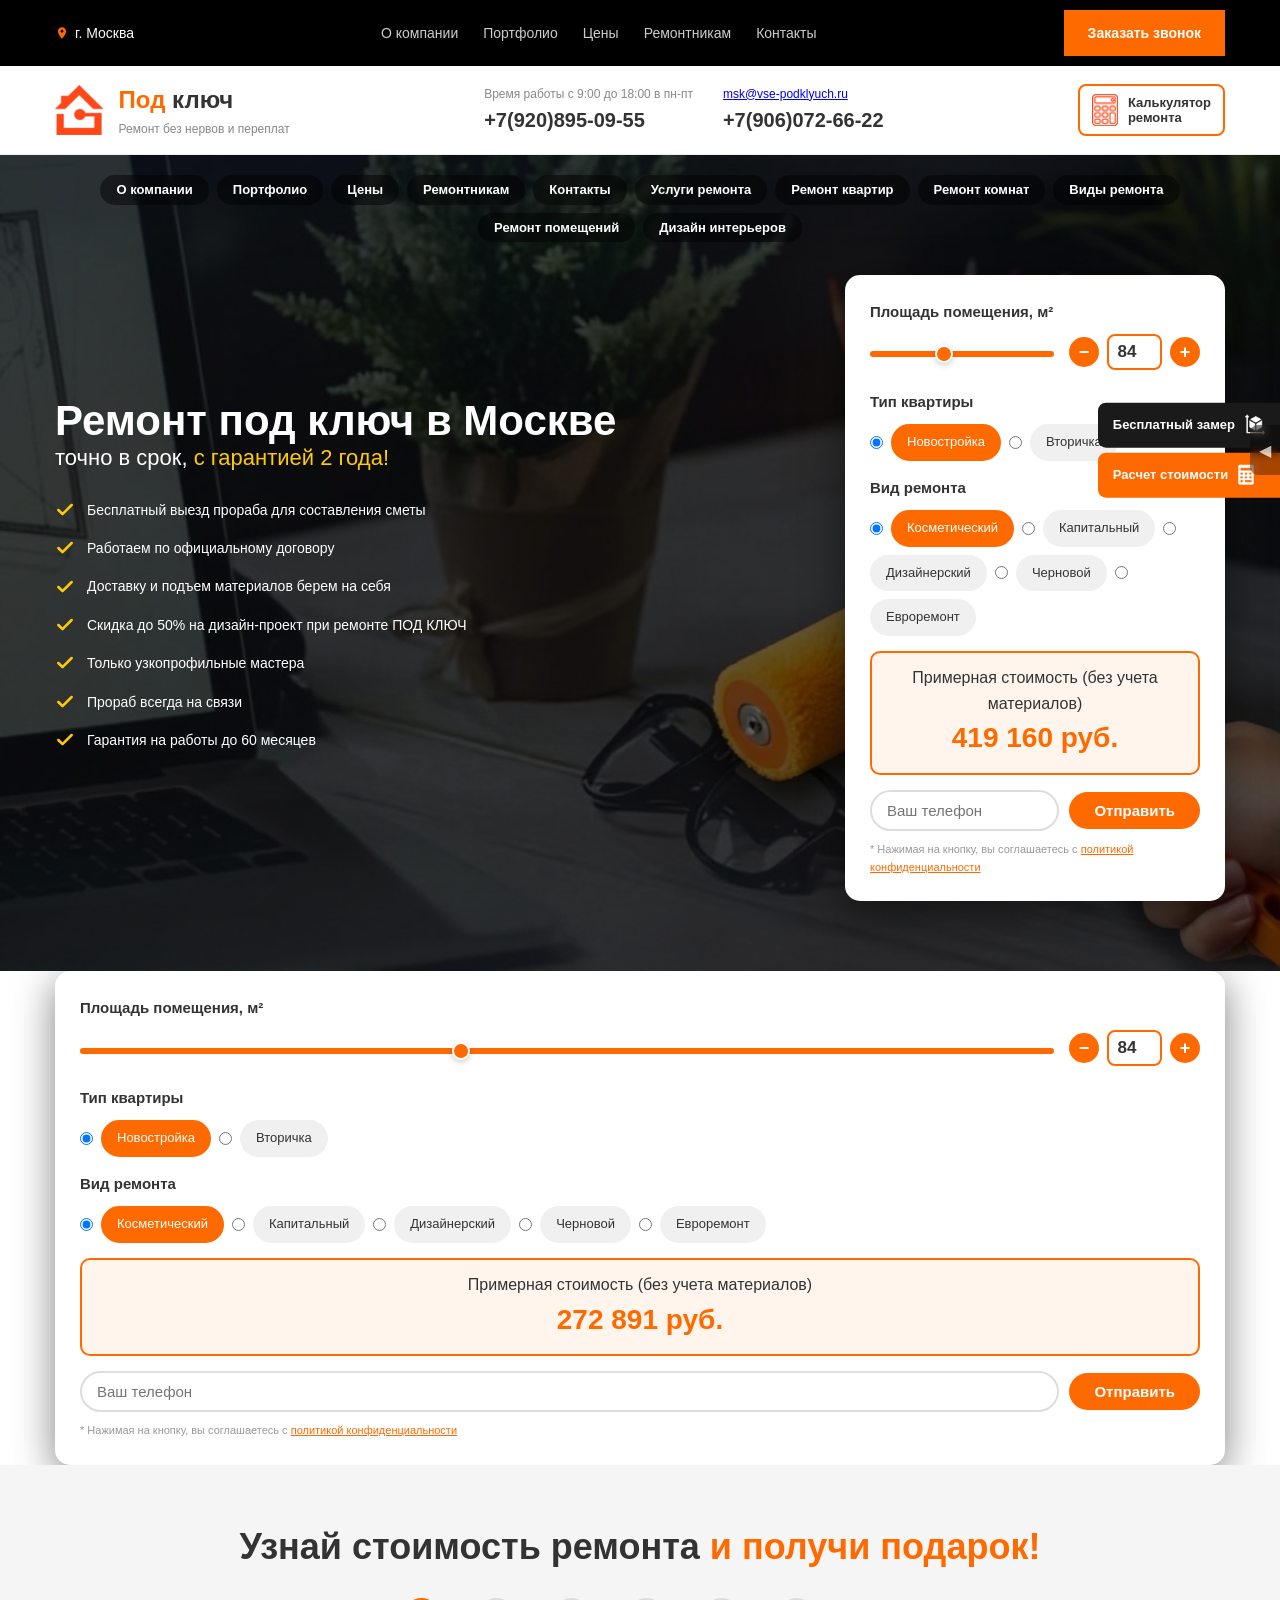
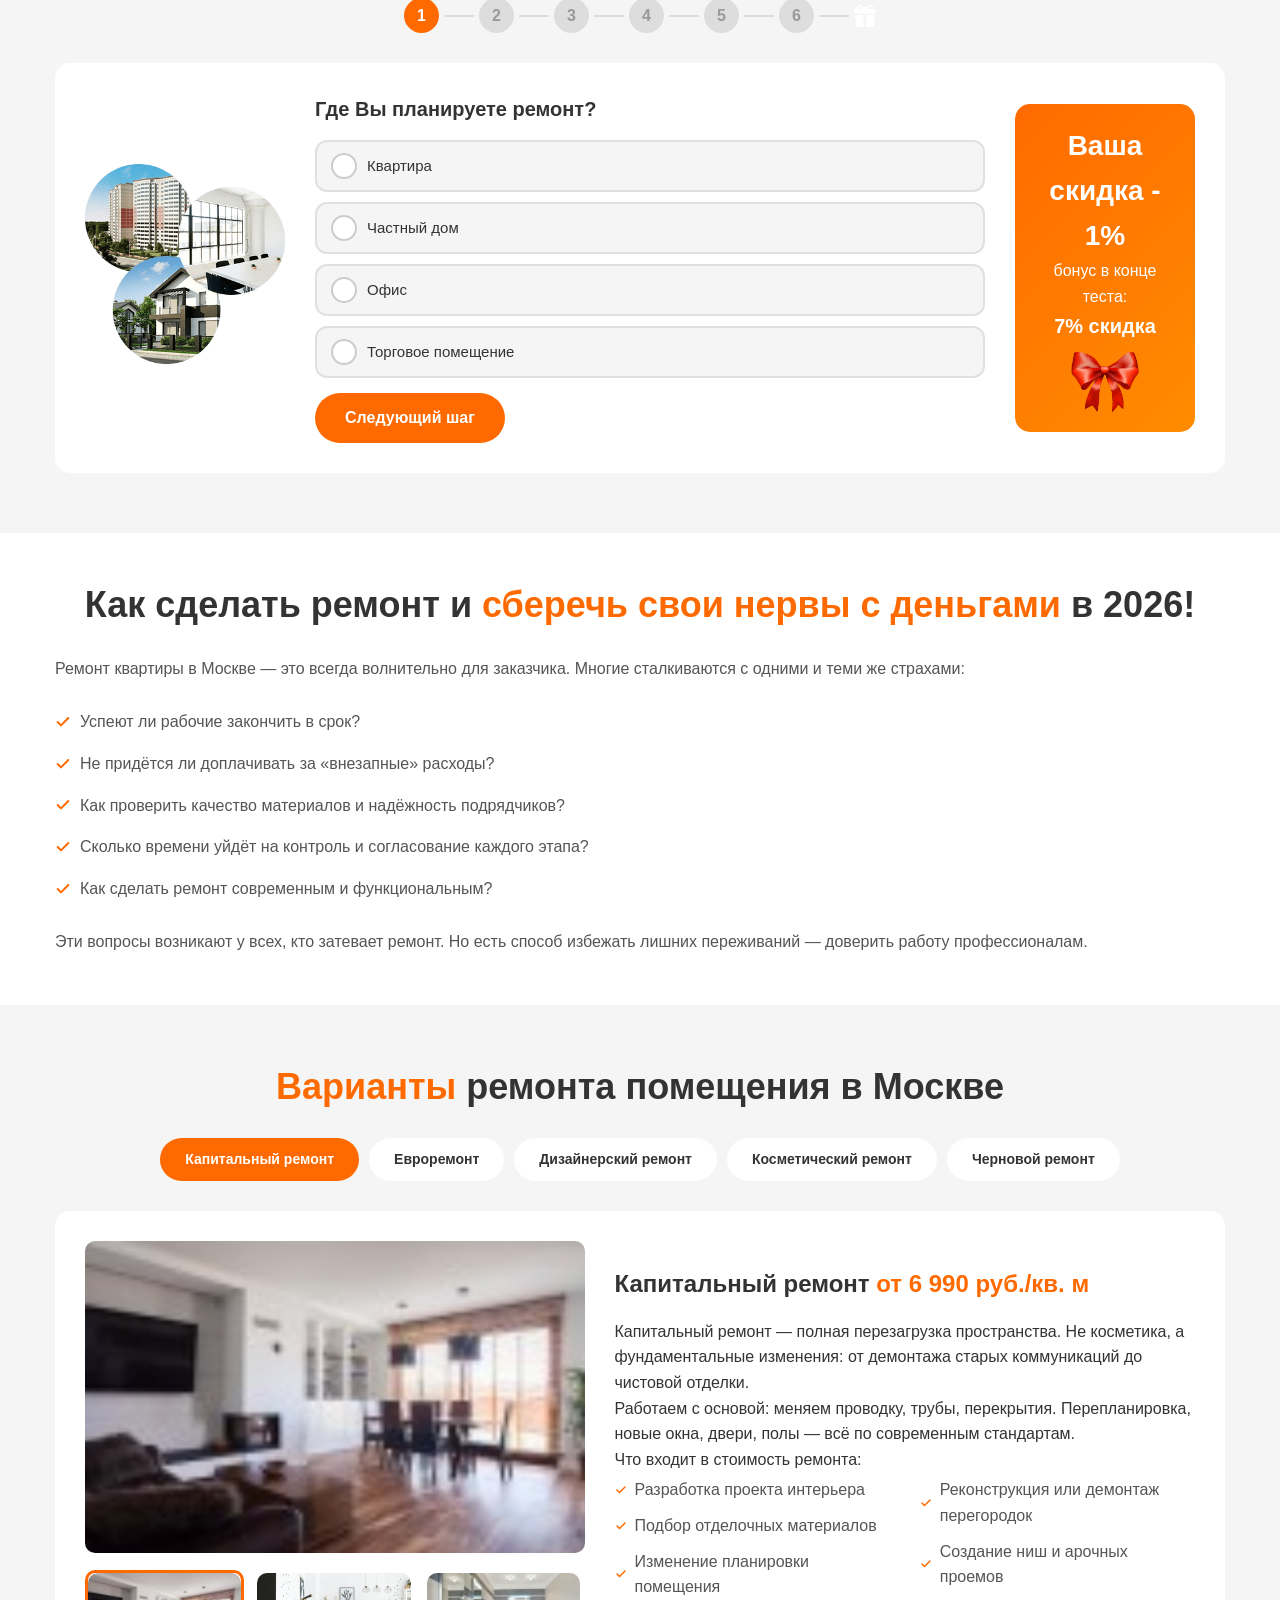
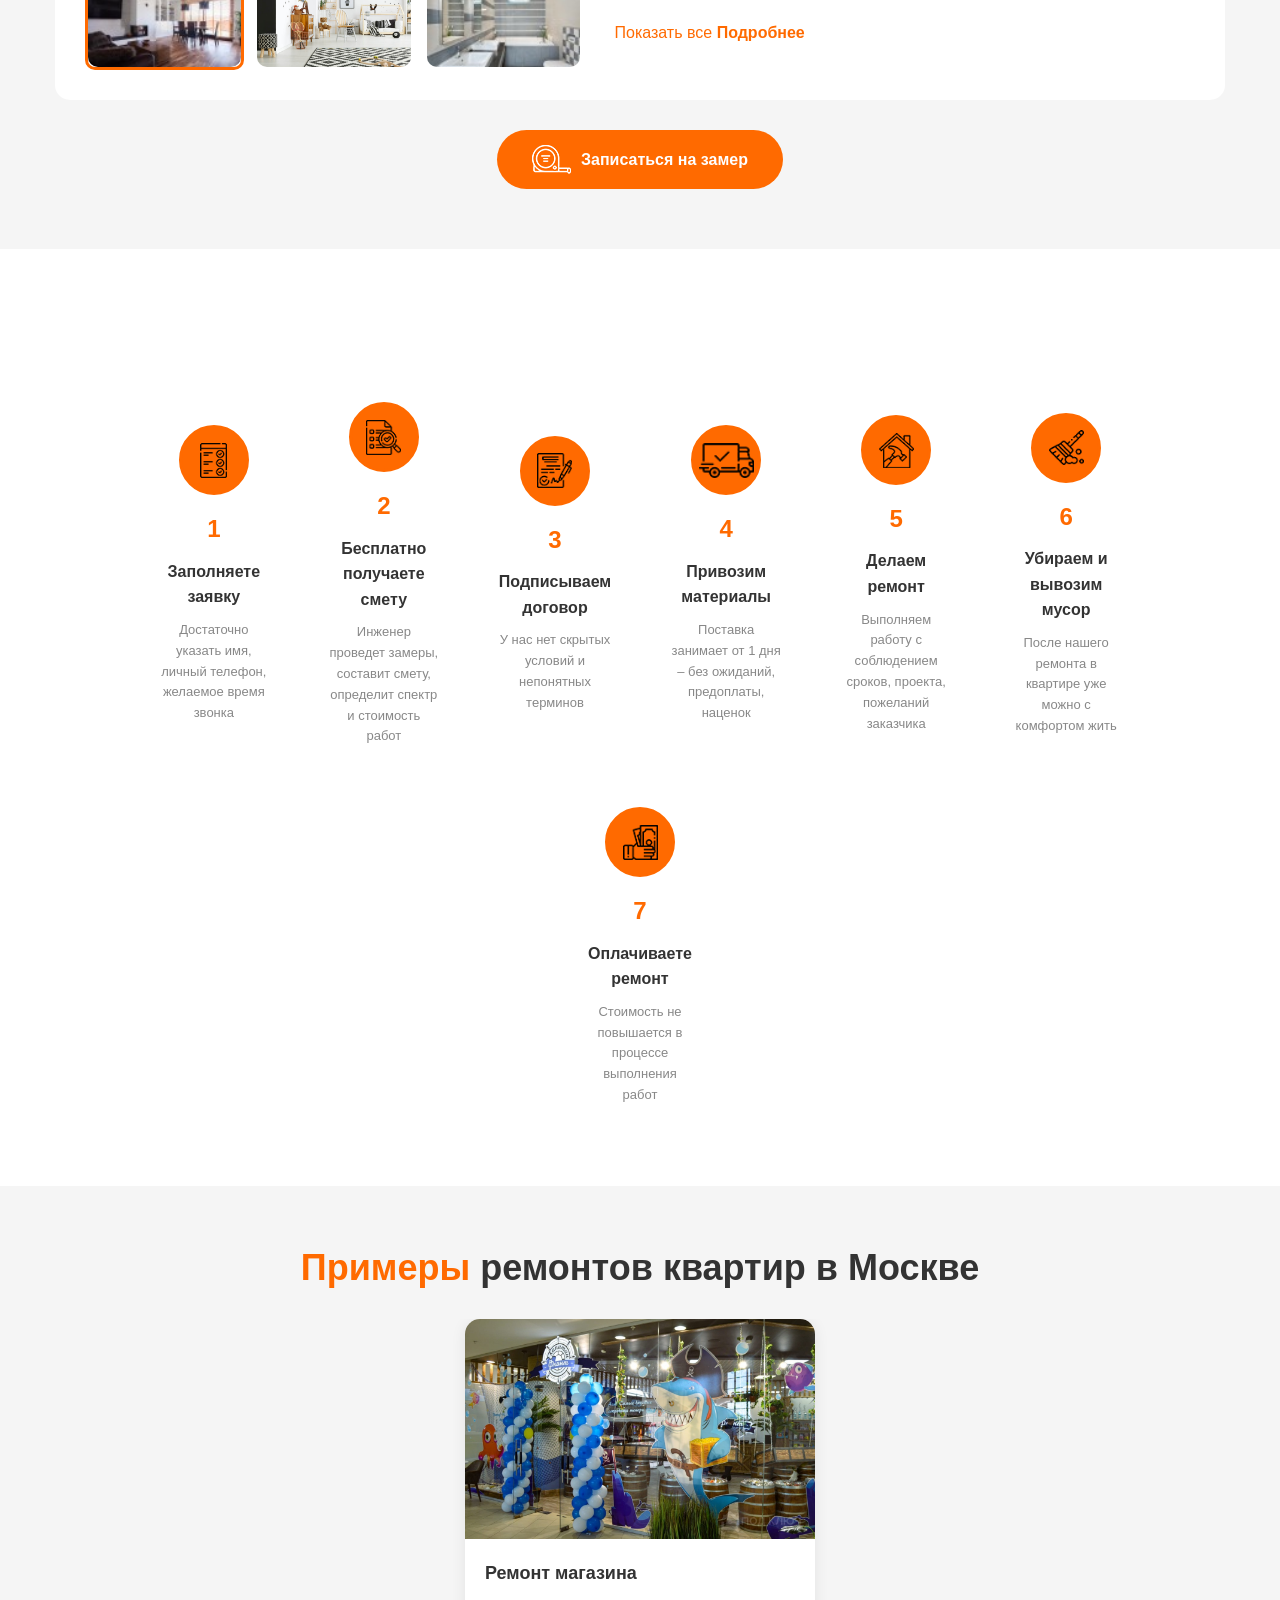
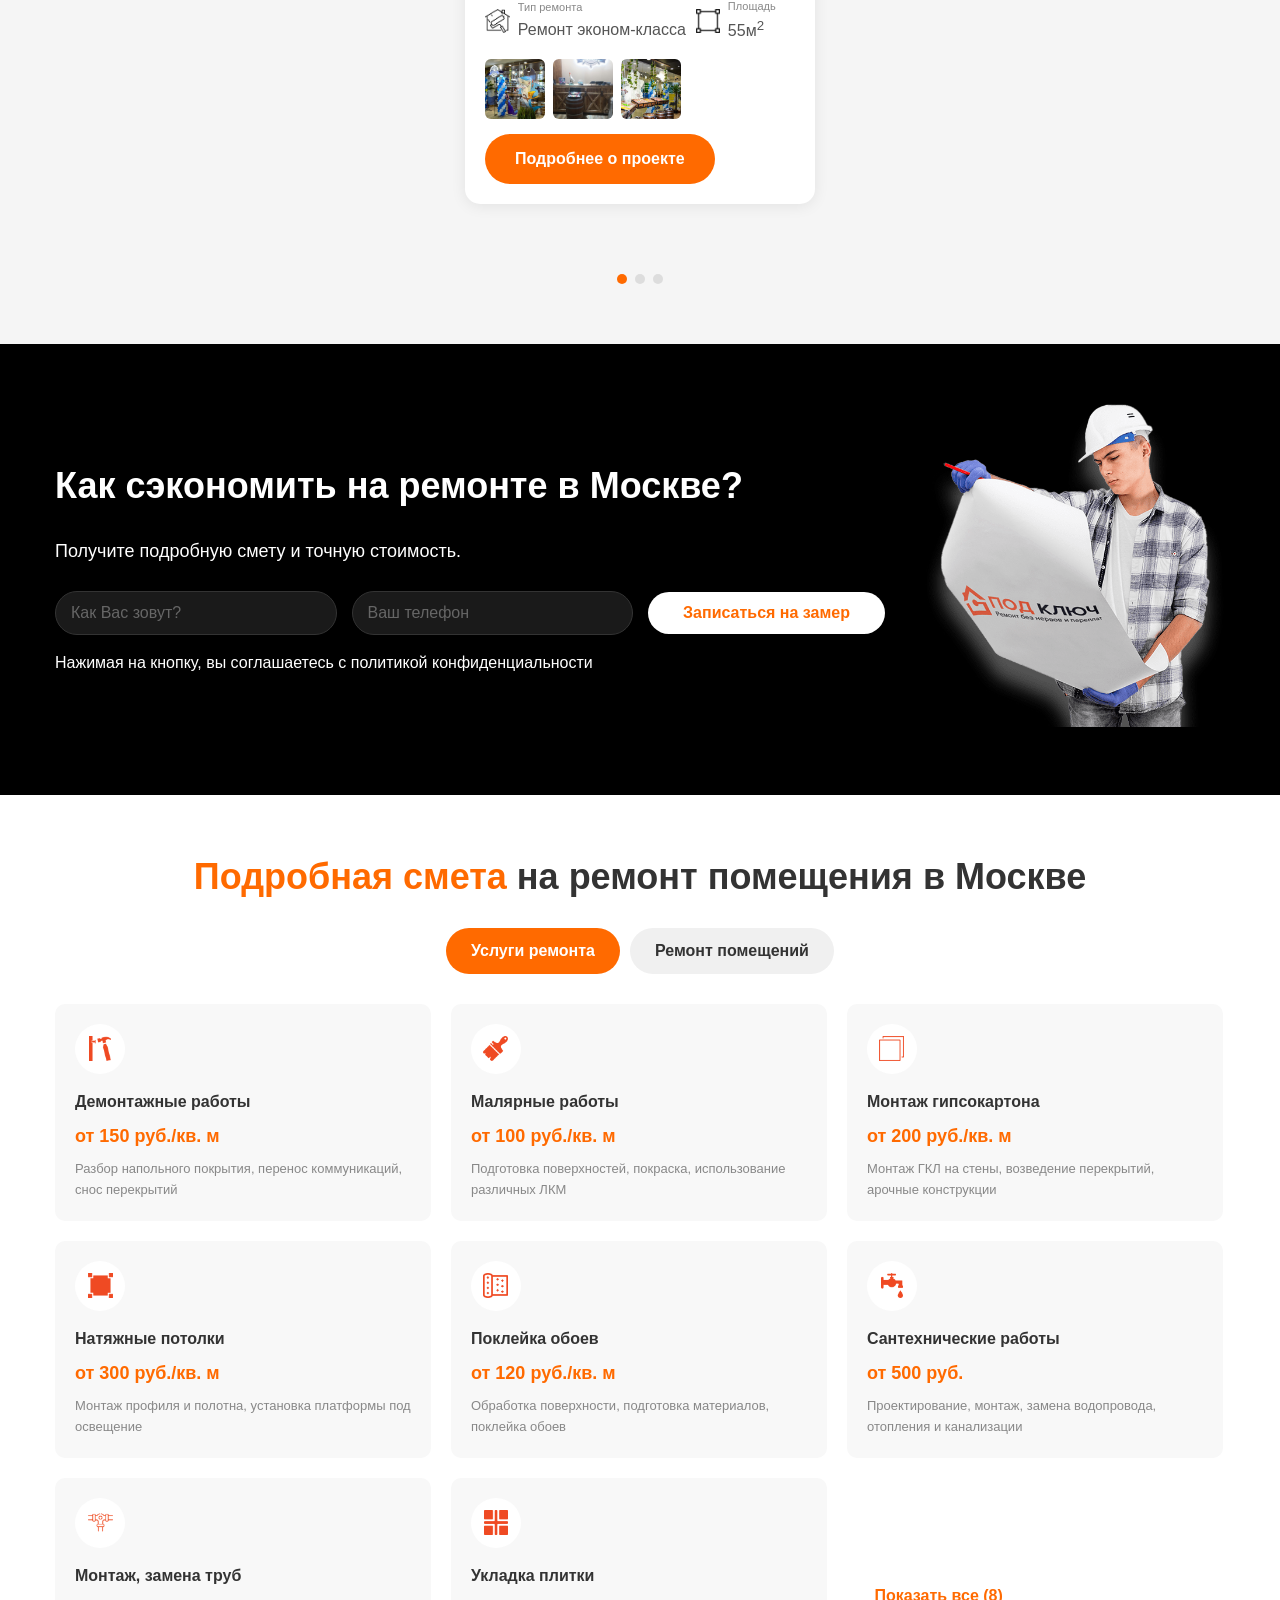
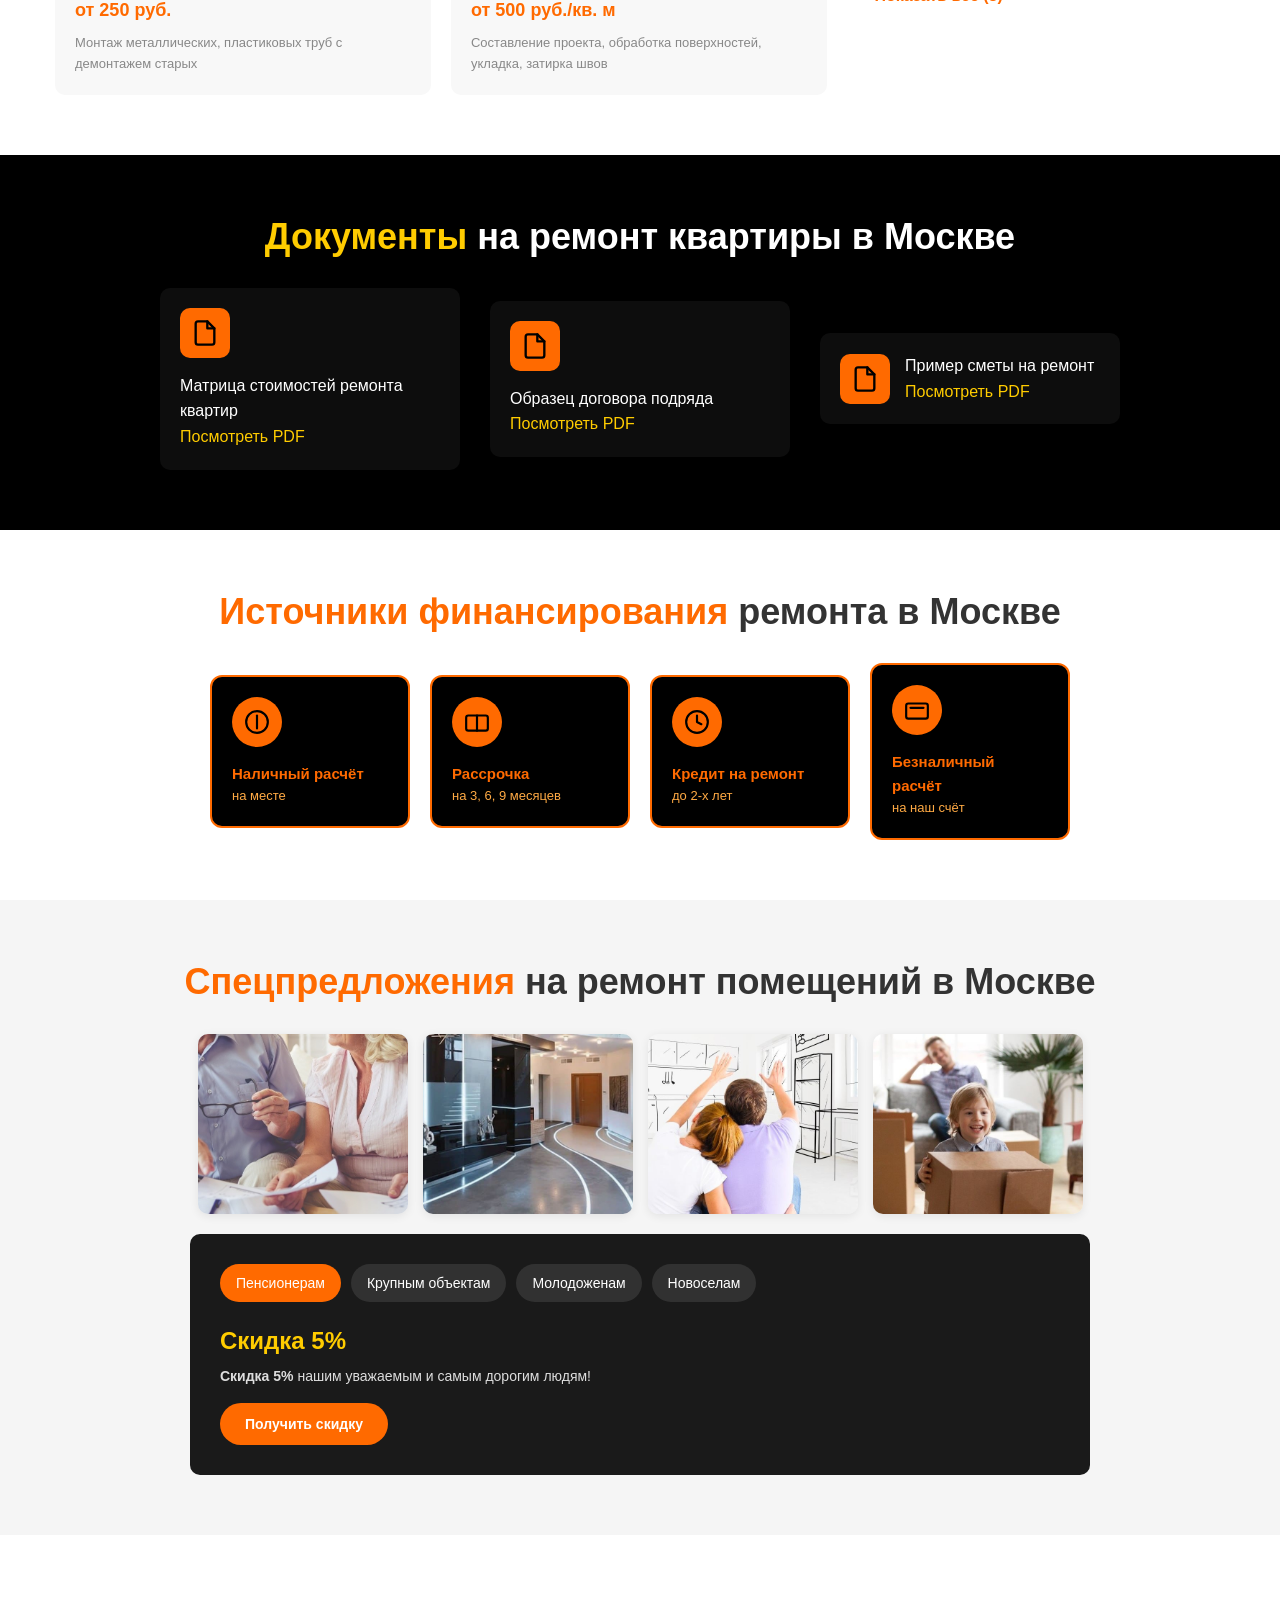
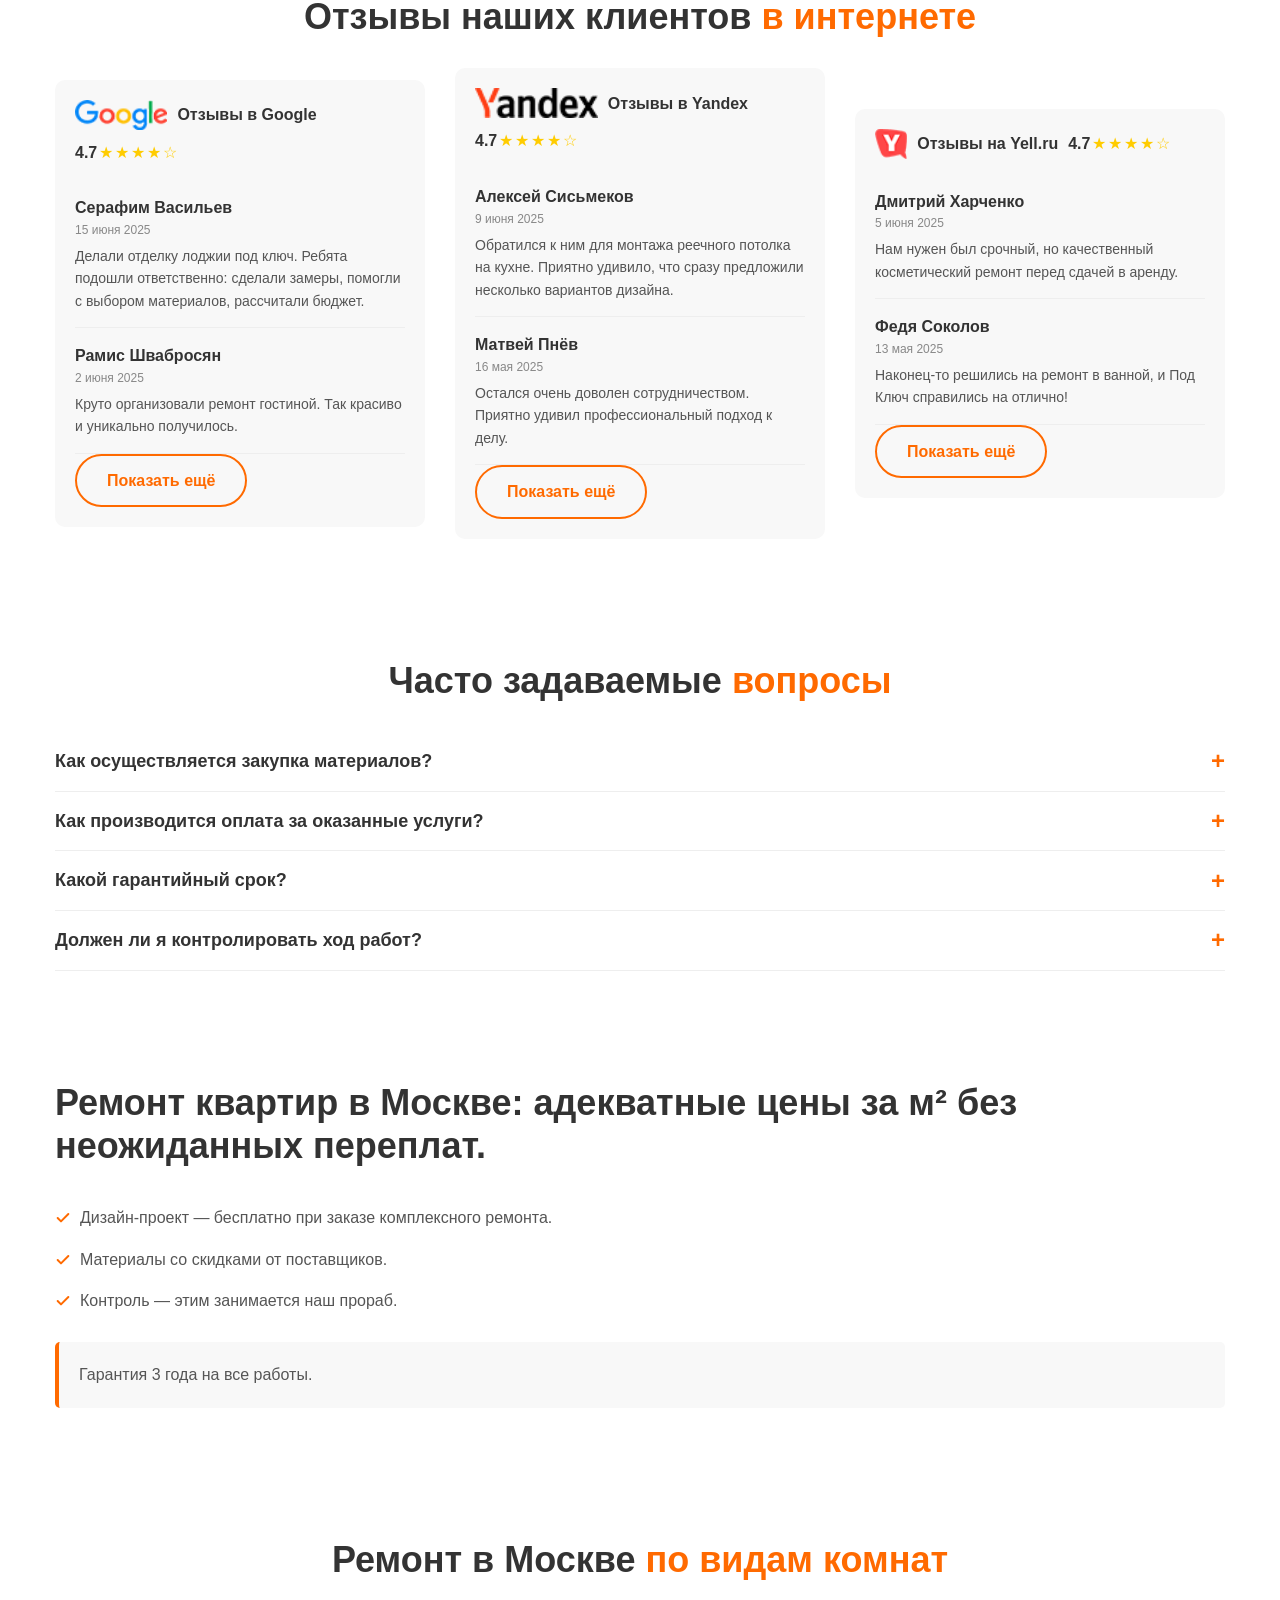
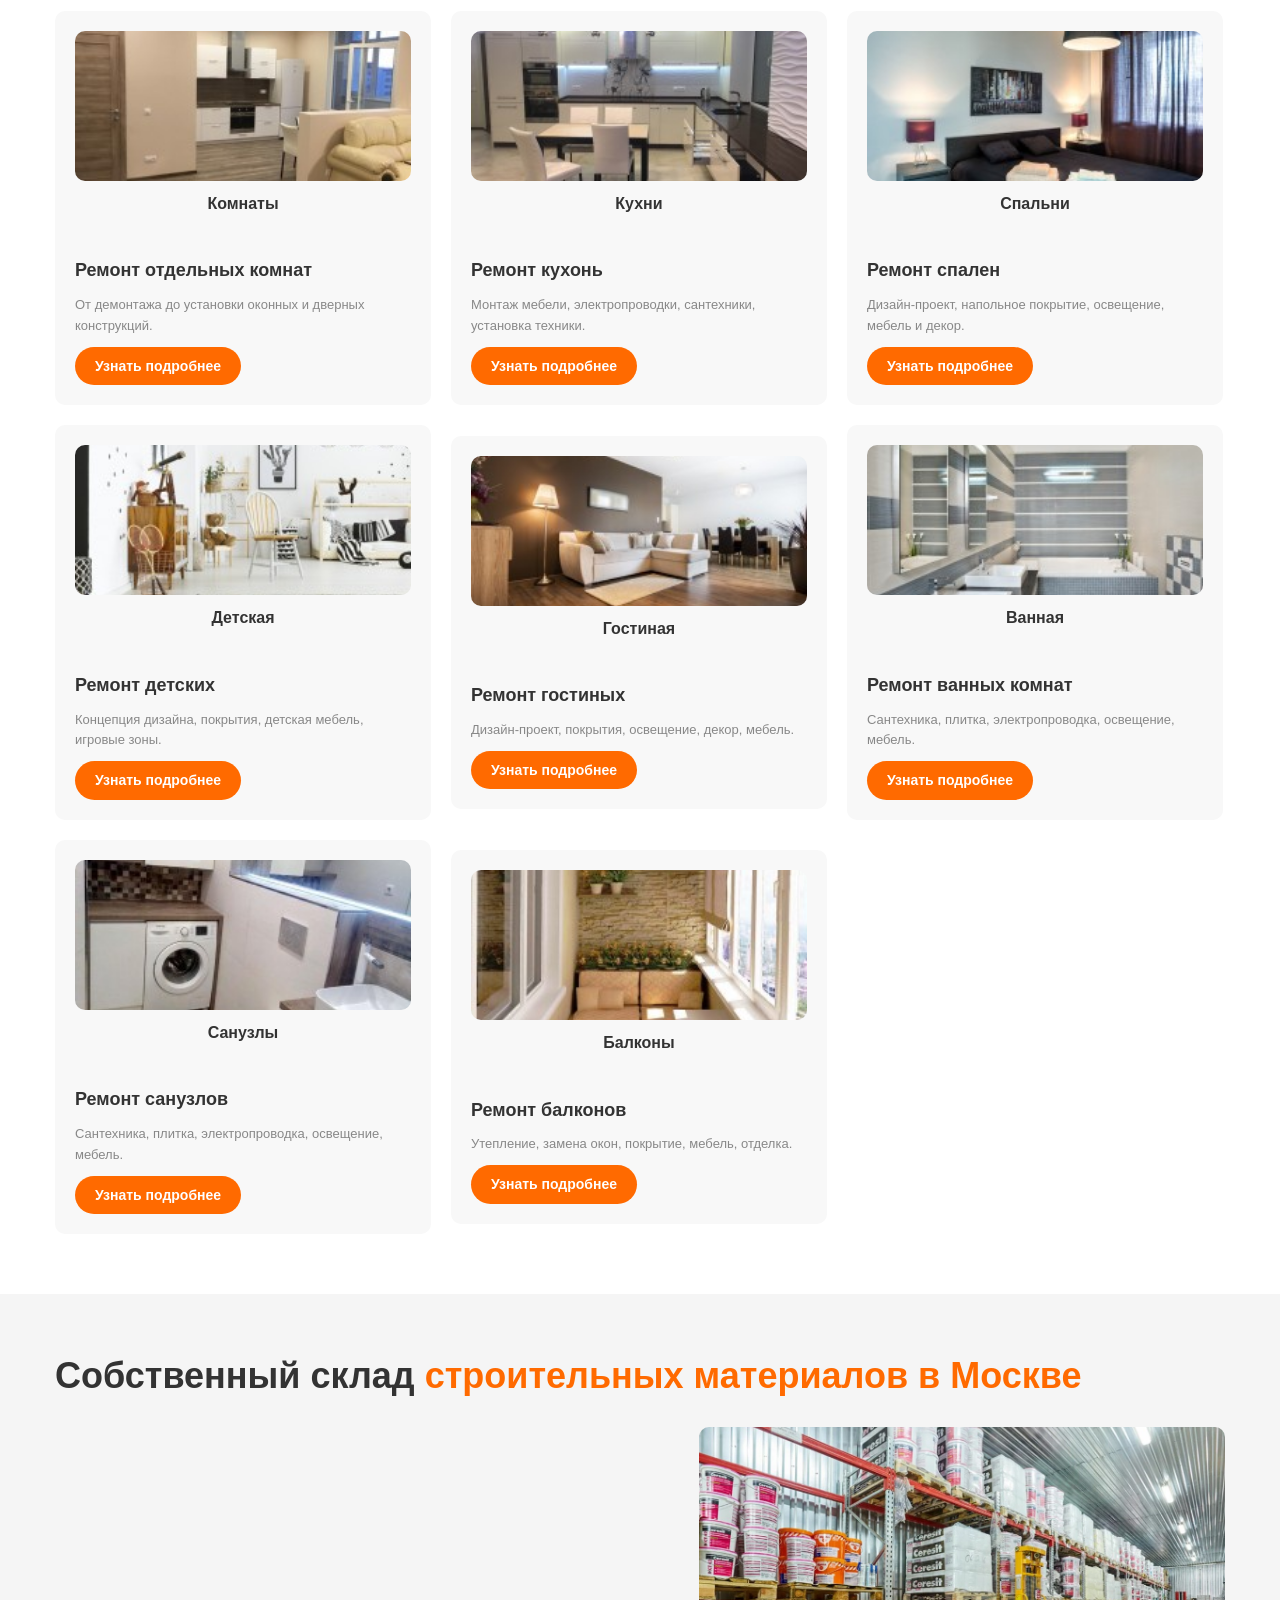
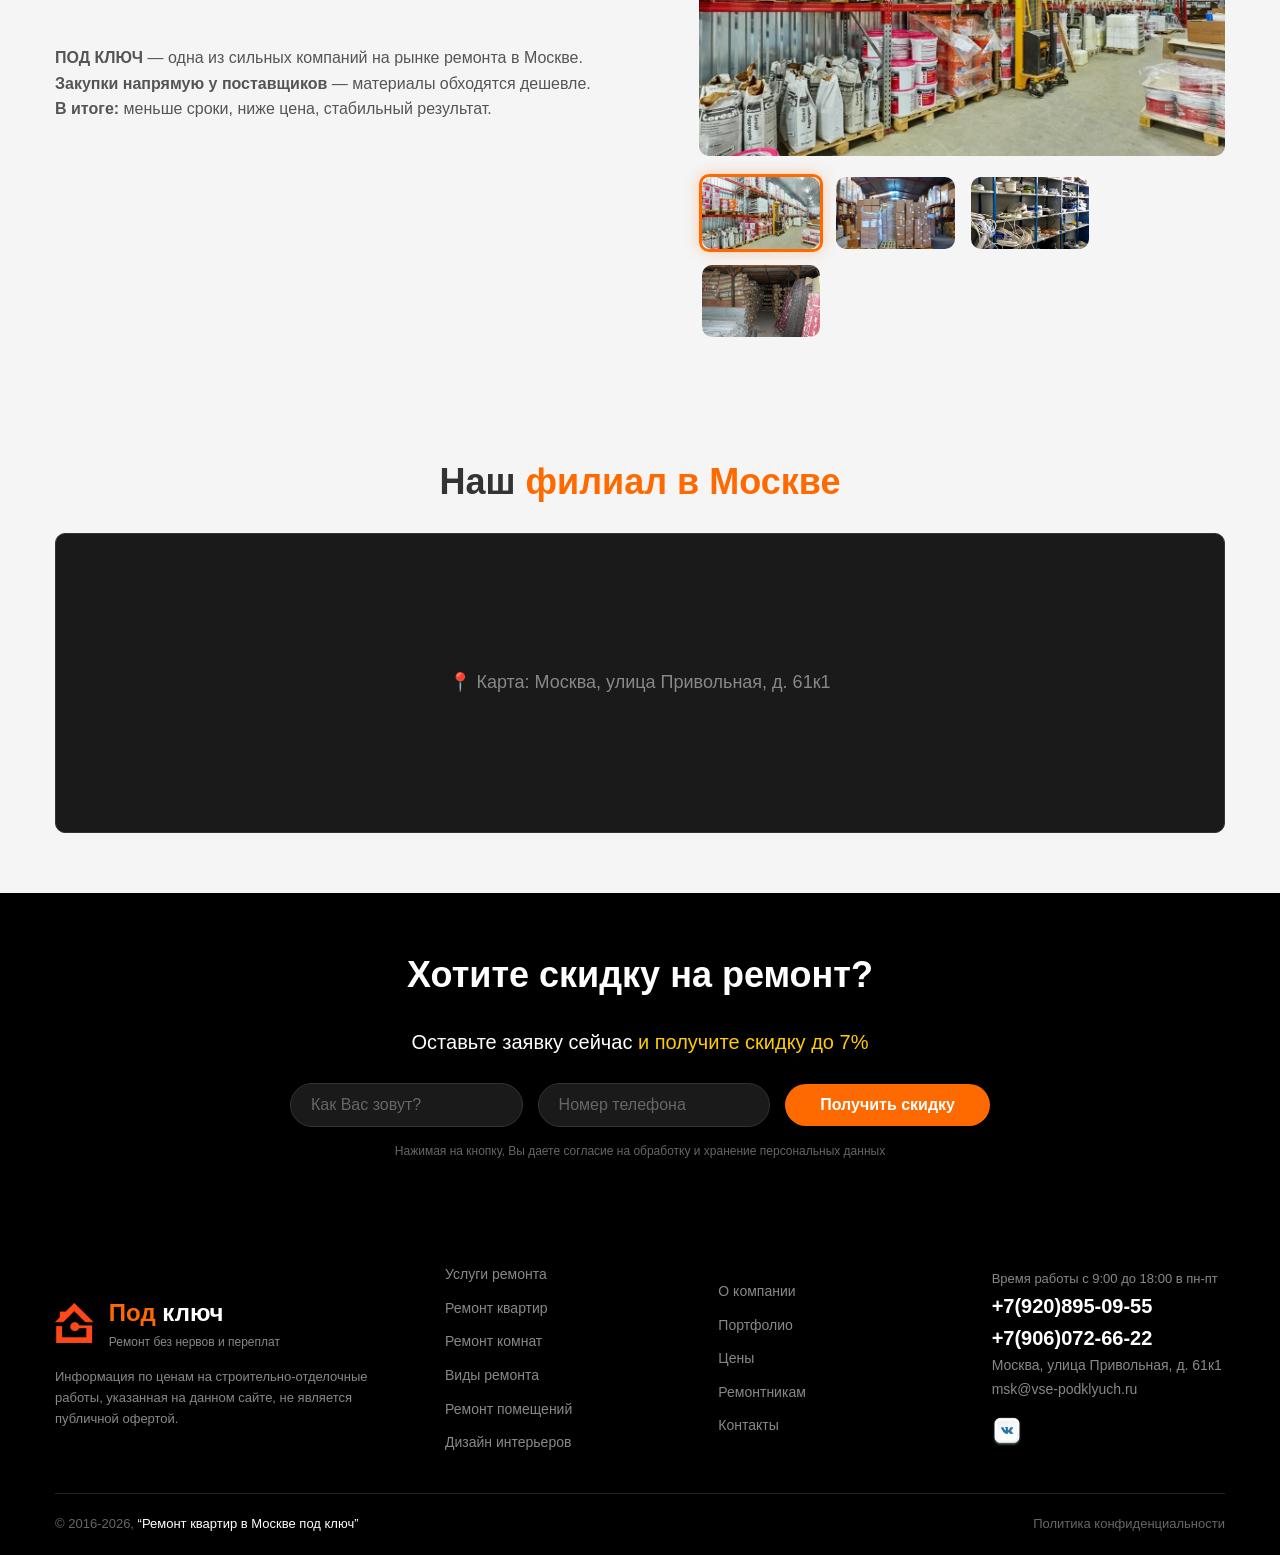
==== commit cb820d79: "Update index.html" ====
--- a/index.html
+++ b/index.html
@@ -8,9 +8,7 @@
 </head>
 <body>
 
-    <!-- ============================================
-    ШАПКА
-    ============================================ -->
+    <!-- ШАПКА -->
     <header>
         <div class="top">
             <div class="container">
@@ -106,11 +104,11 @@
     </div>
 
     <!-- ============================================
-    ГЛАВНЫЙ БАННЕР + КАЛЬКУЛЯТОР
+    ГЛАВНЫЙ БАННЕР
     ============================================ -->
     <section class="main">
 
-        <!-- МЕНЮ-КНОПКИ НА САМОМ ВЕРХУ ФОТО (только ПК) -->
+        <!-- МЕНЮ-КНОПКИ НА ВЕРХУ ФОТО (только ПК) -->
         <div class="menu-inline">
             <div class="container">
                 <ul class="menu-inline__list">
@@ -148,6 +146,7 @@
                     </ul>
                 </div>
 
+                <!-- Калькулятор (на ПК внутри баннера) -->
                 <form class="calc calculator-body fade-in" id="calculatorForm">
                     <div class="calc__item">
                         <div class="calc__title">Площадь помещения, м²</div>
@@ -199,6 +198,62 @@
                     </div>
                 </form>
             </div>
+        </div>
+    </section>
+
+    <!-- Калькулятор отдельным блоком (только на мобильных) -->
+    <section class="calc-mobile-wrapper">
+        <div class="container">
+            <form class="calc calculator-body" id="calculatorFormMobile">
+                <div class="calc__item">
+                    <div class="calc__title">Площадь помещения, м²</div>
+                    <div class="area flex">
+                        <div class="area__input">
+                            <input type="range" id="calcRangeMobile" min="10" max="200" value="84" step="1">
+                        </div>
+                        <div class="area__number">
+                            <div class="area__number-minus" id="minusBtnMobile">−</div>
+                            <input id="calcValueMobile" type="number" value="84" min="10" max="200" step="1">
+                            <div class="area__number-plus" id="plusBtnMobile">+</div>
+                        </div>
+                    </div>
+                </div>
+                <div class="calc__item">
+                    <div class="calc__title">Тип квартиры</div>
+                    <div class="radio flex">
+                        <input type="radio" name="aptTypeM" id="apt1M" value="1" checked>
+                        <label for="apt1M">Новостройка</label>
+                        <input type="radio" name="aptTypeM" id="apt2M" value="1.3">
+                        <label for="apt2M">Вторичка</label>
+                    </div>
+                </div>
+                <div class="calc__item">
+                    <div class="calc__title">Вид ремонта</div>
+                    <div class="radio flex">
+                        <input type="radio" name="renovTypeM" id="ren1M" value="4990" checked>
+                        <label for="ren1M">Косметический</label>
+                        <input type="radio" name="renovTypeM" id="ren2M" value="6990">
+                        <label for="ren2M">Капитальный</label>
+                        <input type="radio" name="renovTypeM" id="ren3M" value="8990">
+                        <label for="ren3M">Дизайнерский</label>
+                        <input type="radio" name="renovTypeM" id="ren4M" value="3000">
+                        <label for="ren4M">Черновой</label>
+                        <input type="radio" name="renovTypeM" id="ren5M" value="8990">
+                        <label for="ren5M">Евроремонт</label>
+                    </div>
+                </div>
+                <div class="calc__res">
+                    <div class="calc__res-title">Примерная стоимость (без учета материалов)</div>
+                    <div class="calc__price"><span id="calcResultMobile">272 891</span> руб.</div>
+                </div>
+                <div class="calc__input flex">
+                    <input type="tel" placeholder="Ваш телефон" required>
+                    <button type="submit" class="calc__btn">Отправить</button>
+                </div>
+                <div class="calc__note">
+                    * Нажимая на кнопку, вы соглашаетесь с <a href="javascript:void(0)">политикой конфиденциальности</a>
+                </div>
+            </form>
         </div>
     </section>
 
--- a/css/style.css
+++ b/css/style.css
@@ -64,10 +64,7 @@
     position: relative;
     z-index: 100;
 }
-header .top__content {
-    justify-content: space-between;
-    gap: 15px;
-}
+header .top__content { justify-content: space-between; gap: 15px; }
 header .top__city a {
     color: #fff;
     text-decoration: none;
@@ -114,46 +111,20 @@
 .navbar.active span:nth-child(2) { opacity: 0; }
 .navbar.active span:nth-child(3) { transform: rotate(-45deg) translate(5px, -5px); }
 
-header .middle {
-    padding: 15px 0;
-    border-bottom: 1px solid #eee;
-    background: #fff;
-}
-header .middle__content {
-    justify-content: space-between;
-    gap: 20px;
-}
-.logo {
-    display: flex;
-    align-items: center;
-    gap: 15px;
-    text-decoration: none;
-}
+header .middle { padding: 15px 0; border-bottom: 1px solid #eee; background: #fff; }
+header .middle__content { justify-content: space-between; gap: 20px; }
+.logo { display: flex; align-items: center; gap: 15px; text-decoration: none; }
 .logo img { height: 50px; }
 .logo__info b { font-size: 24px; color: #333; display: block; }
 .logo__info b span { color: #ff6a00; }
 .logo__info p { font-size: 12px; color: #888; }
 
-.header__contacts {
-    display: flex !important;
-    gap: 30px;
-}
+.header__contacts { display: flex !important; gap: 30px; }
 .header__contacts-item p { font-size: 12px; color: #888; }
 .header__tel { font-size: 20px; font-weight: 700; color: #333; text-decoration: none; }
 
-.header__contacts-mobile {
-    display: none;
-    flex-direction: column;
-    gap: 2px;
-    margin-left: auto;
-}
-.header__tel-m {
-    color: #333;
-    text-decoration: none;
-    font-size: 15px;
-    font-weight: 700;
-    line-height: 1.2;
-}
+.header__contacts-mobile { display: none; flex-direction: column; gap: 2px; margin-left: auto; }
+.header__tel-m { color: #333; text-decoration: none; font-size: 15px; font-weight: 700; line-height: 1.2; }
 
 .calc-link {
     display: flex !important;
@@ -170,12 +141,7 @@
 .calc-link__text { font-size: 13px; line-height: 1.2; }
 
 /* МЕНЮ ДЛЯ ПК */
-.menu-wrapper {
-    background: #f8f8f8;
-    border-bottom: 2px solid #ff6a00;
-    position: relative;
-    z-index: 99;
-}
+.menu-wrapper { background: #f8f8f8; border-bottom: 2px solid #ff6a00; position: relative; z-index: 99; }
 .menu { list-style: none; gap: 0; justify-content: space-between; display: flex !important; }
 .menu__item { position: relative; }
 .menu__link { display: block; padding: 15px 20px; color: #333; text-decoration: none; font-weight: 600; font-size: 14px; transition: 0.3s; }
@@ -183,31 +149,23 @@
 .submenu {
     display: none;
     position: absolute;
-    top: 100%;
-    left: 0;
-    background: #fff;
-    min-width: 220px;
+    top: 100%; left: 0;
+    background: #fff; min-width: 220px;
     box-shadow: 0 5px 15px rgba(0,0,0,0.15);
-    list-style: none;
-    z-index: 100;
+    list-style: none; z-index: 100;
 }
 .menu__item:hover .submenu { display: block; }
 .submenu li a {
-    display: block;
-    padding: 10px 20px;
-    color: #333;
-    text-decoration: none;
-    font-size: 13px;
-    border-bottom: 1px solid #f0f0f0;
-    transition: 0.3s;
+    display: block; padding: 10px 20px;
+    color: #333; text-decoration: none; font-size: 13px;
+    border-bottom: 1px solid #f0f0f0; transition: 0.3s;
 }
 .submenu li a:hover { background: #ff6a00; color: #fff; }
 
 /* МОБИЛЬНОЕ МЕНЮ */
 .menu-mobile {
     display: none;
-    position: fixed;
-    top: 0; left: 0; right: 0; bottom: 0;
+    position: fixed; top: 0; left: 0; right: 0; bottom: 0;
     background: rgba(0, 0, 0, 0.97);
     padding: 70px 20px 30px;
     z-index: 9999;
@@ -239,17 +197,23 @@
 body.menu-open { overflow: hidden; }
 
 /* ============================================
-   ВСТРОЕННОЕ МЕНЮ-КНОПКИ (на верхней грани фото, только ПК)
+   ВСТРОЕННОЕ МЕНЮ-КНОПКИ
+   (в самом верху фото баннера, только ПК)
    ============================================ */
 .menu-inline {
     position: absolute;
     top: 0;
     left: 0;
     right: 0;
-    z-index: 10;
-    padding: 12px 0;
+    z-index: 20;
+    padding: 20px 0;
     background: transparent;
     border: none;
+    pointer-events: none;
+}
+.menu-inline .container {
+    display: flex;
+    justify-content: center;
 }
 .menu-inline__list {
     list-style: none;
@@ -260,6 +224,7 @@
     gap: 8px;
     padding: 0;
     margin: 0;
+    pointer-events: auto;
 }
 .menu-inline__list > li { margin: 0; }
 .menu-inline__btn {
@@ -275,6 +240,7 @@
     transition: all 0.3s ease;
     white-space: nowrap;
     line-height: 1.2;
+    backdrop-filter: blur(3px);
 }
 .menu-inline__btn:hover {
     background: #ff6a00;
@@ -312,11 +278,11 @@
 .btns-toggle.hidden-toggle .toggle-arrow { transform: rotate(180deg); }
 
 /* ============================================
-   ГЛАВНЫЙ БАННЕР — нормальные отступы, без лишней высоты
+   ГЛАВНЫЙ БАННЕР
    ============================================ */
 .main {
     position: relative;
-    padding: 60px 0;
+    padding: 90px 0 70px;
     color: #fff;
     min-height: 640px;
     display: flex;
@@ -334,7 +300,7 @@
     z-index: 0;
 }
 .main .container { position: relative; z-index: 1; width: 100%; }
-.main__content { gap: 40px; padding-top: 40px; }
+.main__content { gap: 40px; padding-top: 30px; }
 .main__info { flex: 1; }
 .main__title { font-size: 42px; font-weight: 700; line-height: 1.15; margin-bottom: 15px; color: #fff; }
 .main__title small { font-size: 22px; font-weight: 400; display: block; color: #fff; }
@@ -897,13 +863,12 @@
 .cities-search:focus { outline: none; border-color: #ff6a00; }
 
 /* ============================================
-   МОБИЛЬНАЯ АДАПТАЦИЯ
+   ПЛАНШЕТ
    ============================================ */
-
 @media (max-width: 992px) {
     .main__title { font-size: 36px; }
     .calculator-body { flex: 1 1 100%; max-width: 500px; margin: 0 auto; }
-    .main { padding: 40px 0; min-height: auto; }
+    .main { padding: 70px 0 40px; min-height: auto; }
     .price__item { flex: 0 0 calc(50% - 10px); }
     .category { flex: 0 0 calc(50% - 10px); }
     .repair__images { flex: 1 1 100%; }
@@ -917,22 +882,26 @@
    МОБИЛЬНАЯ ВЕРСИЯ (<= 768px)
    ============================================ */
 @media (max-width: 768px) {
-    /* Шапка сверху */
+    /* === ВЕРХНЯЯ ЧЁРНАЯ ПОЛОСА === */
     header .top {
         padding: 0;
         background: #000;
     }
     header .top .container {
-        padding: 0 10px;
+        padding: 0 8px;
     }
     header .top__content {
         gap: 0;
         align-items: stretch;
+        justify-content: space-between;
+        flex-wrap: nowrap;
     }
     header .top__menu { display: none !important; }
 
     header .top__city {
-        padding: 12px 0;
+        padding: 12px 4px;
+        display: flex;
+        align-items: center;
     }
     header .top__city a {
         font-size: 14px;
@@ -942,23 +911,26 @@
         display: inline-flex !important;
         align-items: center;
         justify-content: center;
-        padding: 12px 18px;
+        padding: 12px 14px;
         border-radius: 0;
         font-size: 13px;
         font-weight: 700;
         background: #ff6a00;
         color: #fff;
-        margin: 0 auto;
+        margin-left: auto;
+        margin-right: 6px;
         transform: none !important;
         letter-spacing: 0.3px;
+        white-space: nowrap;
     }
     header .top .btn:hover { background: #ff6a00; }
 
     .navbar {
         display: flex !important;
         padding: 0 6px;
-        margin-left: auto;
         align-self: center;
+        margin-left: 0;
+        margin-right: 4px;
     }
     .navbar span {
         width: 24px;
@@ -966,20 +938,17 @@
         background: #fff;
     }
 
-    /* Средняя полоса — логотип, телефоны, калькулятор */
-    header .middle {
-        padding: 12px 0;
-    }
-    header .middle .container {
-        padding: 0 10px;
-    }
+    /* === БЕЛАЯ ПОЛОСА === */
+    header .middle { padding: 10px 0; }
+    header .middle .container { padding: 0 10px; }
     header .middle__content {
-        gap: 10px;
+        gap: 8px;
         flex-wrap: nowrap;
         align-items: center;
+        justify-content: space-between;
     }
     .logo { gap: 8px; flex: 0 0 auto; }
-    .logo img { height: 34px; }
+    .logo img { height: 38px; }
     .logo__info { display: none; }
 
     .header__contacts { display: none !important; }
@@ -987,16 +956,18 @@
     .header__contacts-mobile {
         display: flex;
         flex-direction: column;
-        gap: 2px;
+        gap: 1px;
         margin-left: auto;
         text-align: right;
+        padding-right: 6px;
     }
     .header__tel-m {
-        font-size: 14px;
+        font-size: 13px;
         font-weight: 700;
         color: #333;
         text-decoration: none;
         white-space: nowrap;
+        line-height: 1.25;
     }
 
     .calc-link {
@@ -1004,37 +975,46 @@
         padding: 4px;
         border: 2px solid #ff6a00;
         border-radius: 8px;
+        gap: 0;
     }
     .calc-link img { height: 34px; }
     .calc-link__text { display: none; }
 
-    /* Главный баннер — без лишних отступов сверху и снизу */
+    /* === ГЛАВНЫЙ БАННЕР — нормальный размер === */
     .main {
-        padding: 25px 0 30px;
+        padding: 30px 0 35px;
         min-height: auto;
     }
     .main .container { padding: 0 12px; }
     .main__content {
-        gap: 20px;
+        gap: 22px;
         padding-top: 0;
     }
-    .main__title { font-size: 24px; line-height: 1.2; }
-    .main__title small { font-size: 15px; }
-    .main__list { margin: 12px 0; }
+    .main__title {
+        font-size: 24px;
+        line-height: 1.2;
+        margin-bottom: 10px;
+    }
+    .main__title small {
+        font-size: 15px;
+        margin-top: 4px;
+    }
+    .main__list { margin: 14px 0; }
     .main__list li {
         font-size: 13px;
         padding: 5px 0 5px 24px;
         background-size: 16px;
+        line-height: 1.35;
     }
     .calculator-body {
         padding: 18px;
         max-width: 100%;
     }
 
-    /* Встроенное меню-кнопки скрываем на телефоне */
+    /* Встроенные кнопки скрыты на телефоне */
     .menu-inline { display: none !important; }
 
-    /* Прочее */
+    /* === ОСТАЛЬНОЕ === */
     .header__contacts { display: none !important; }
     .menu { display: none !important; }
 
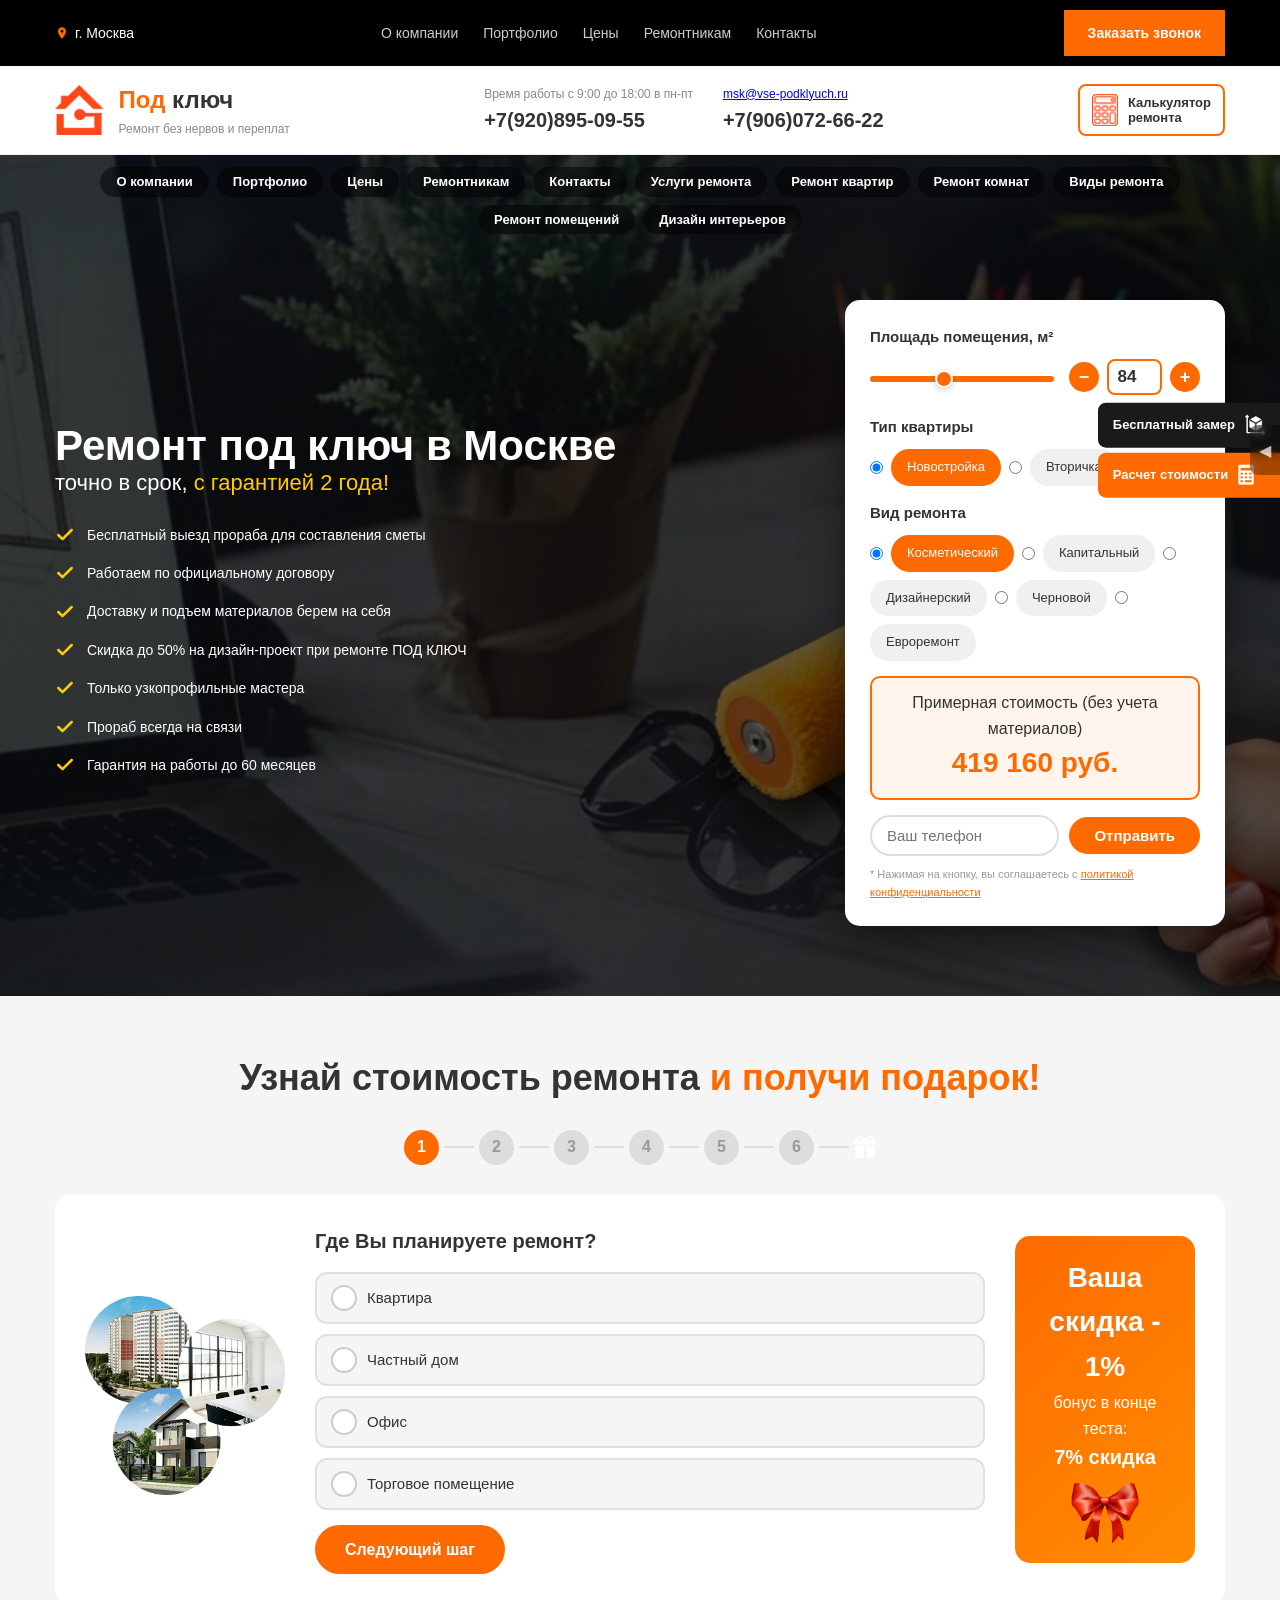
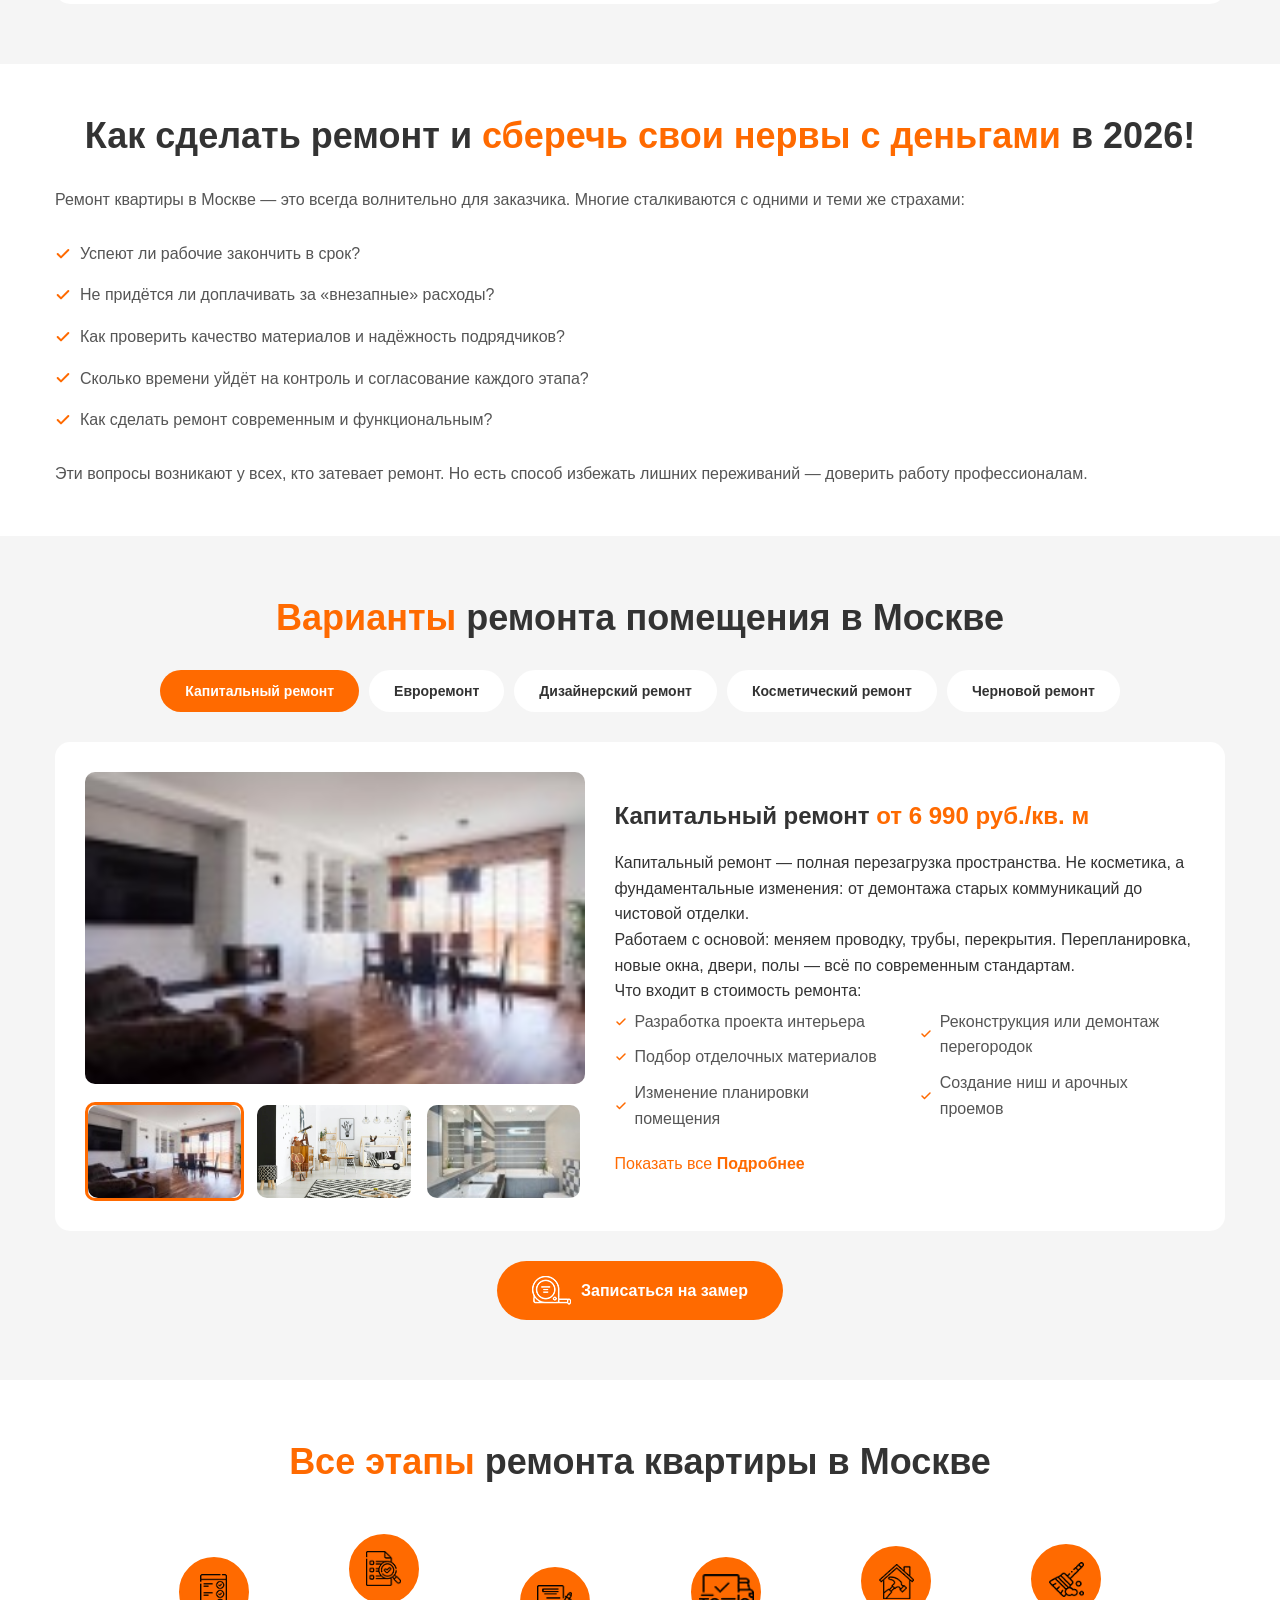
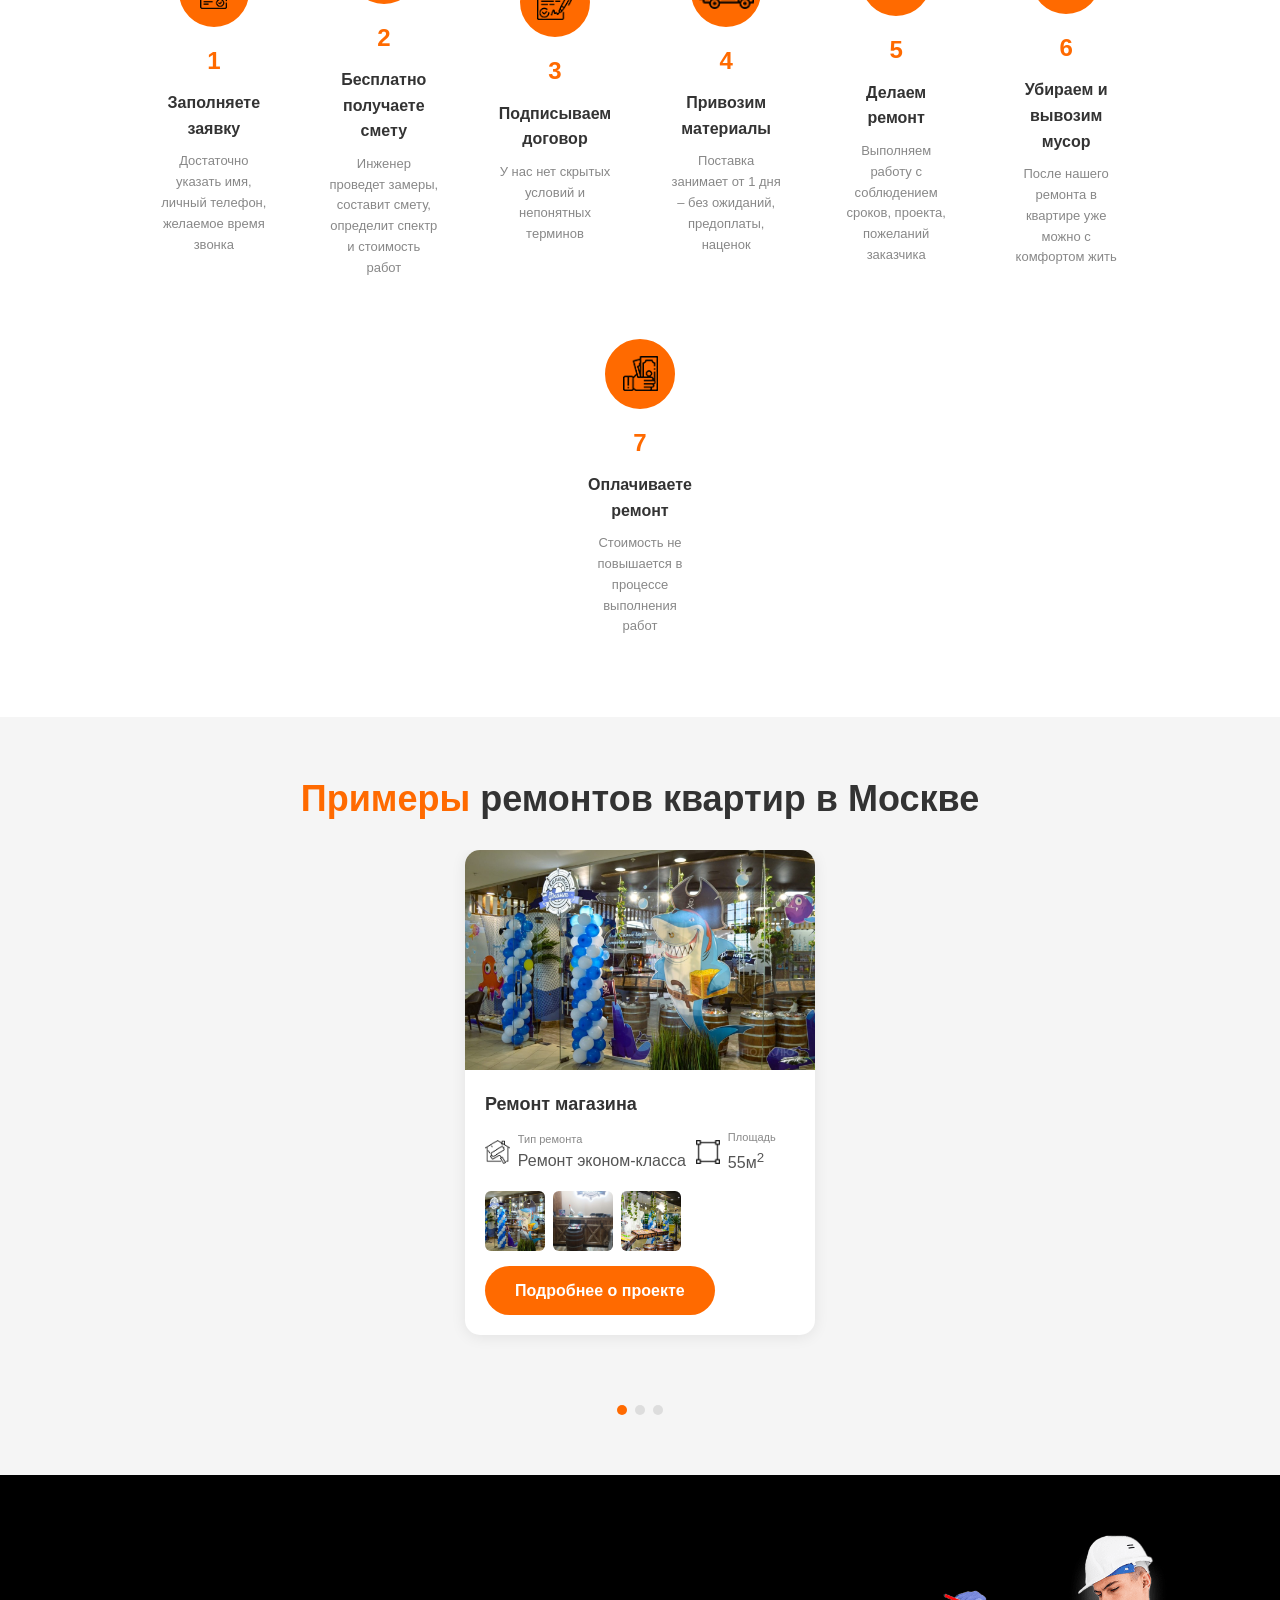
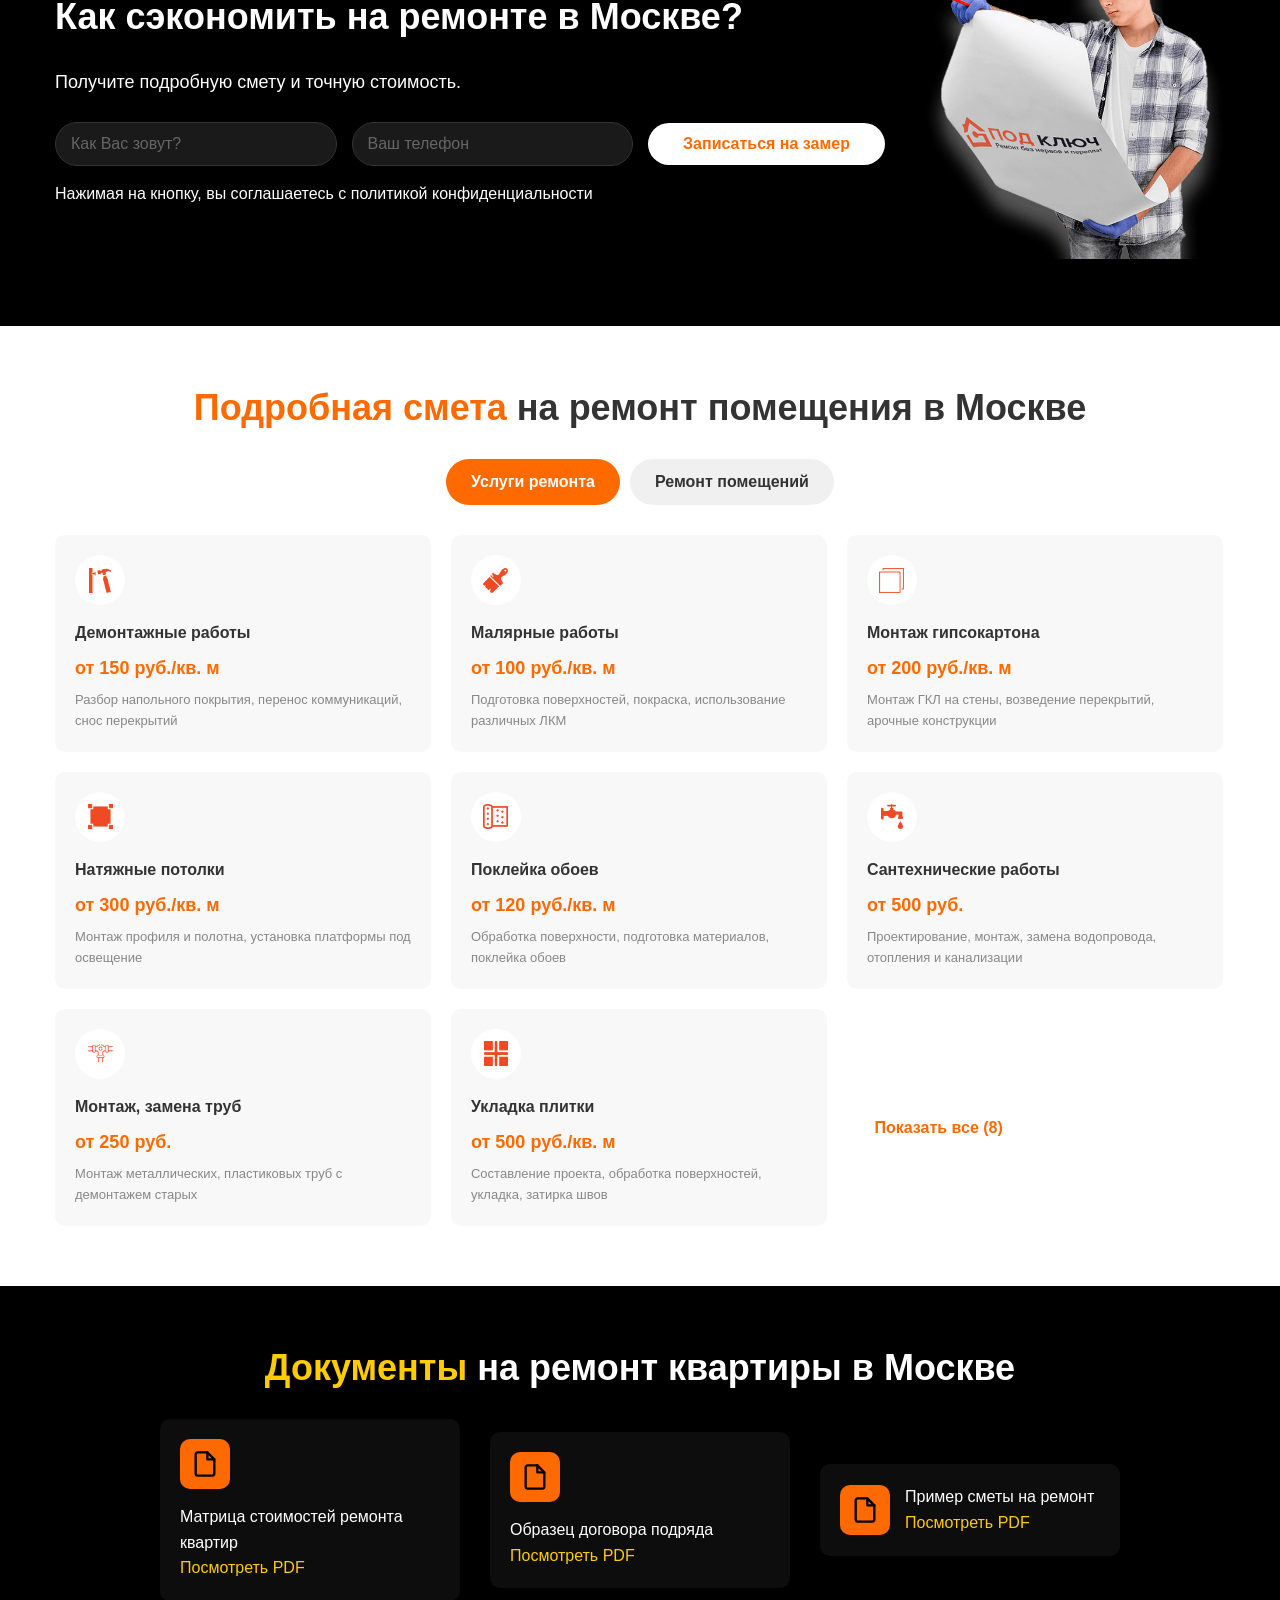
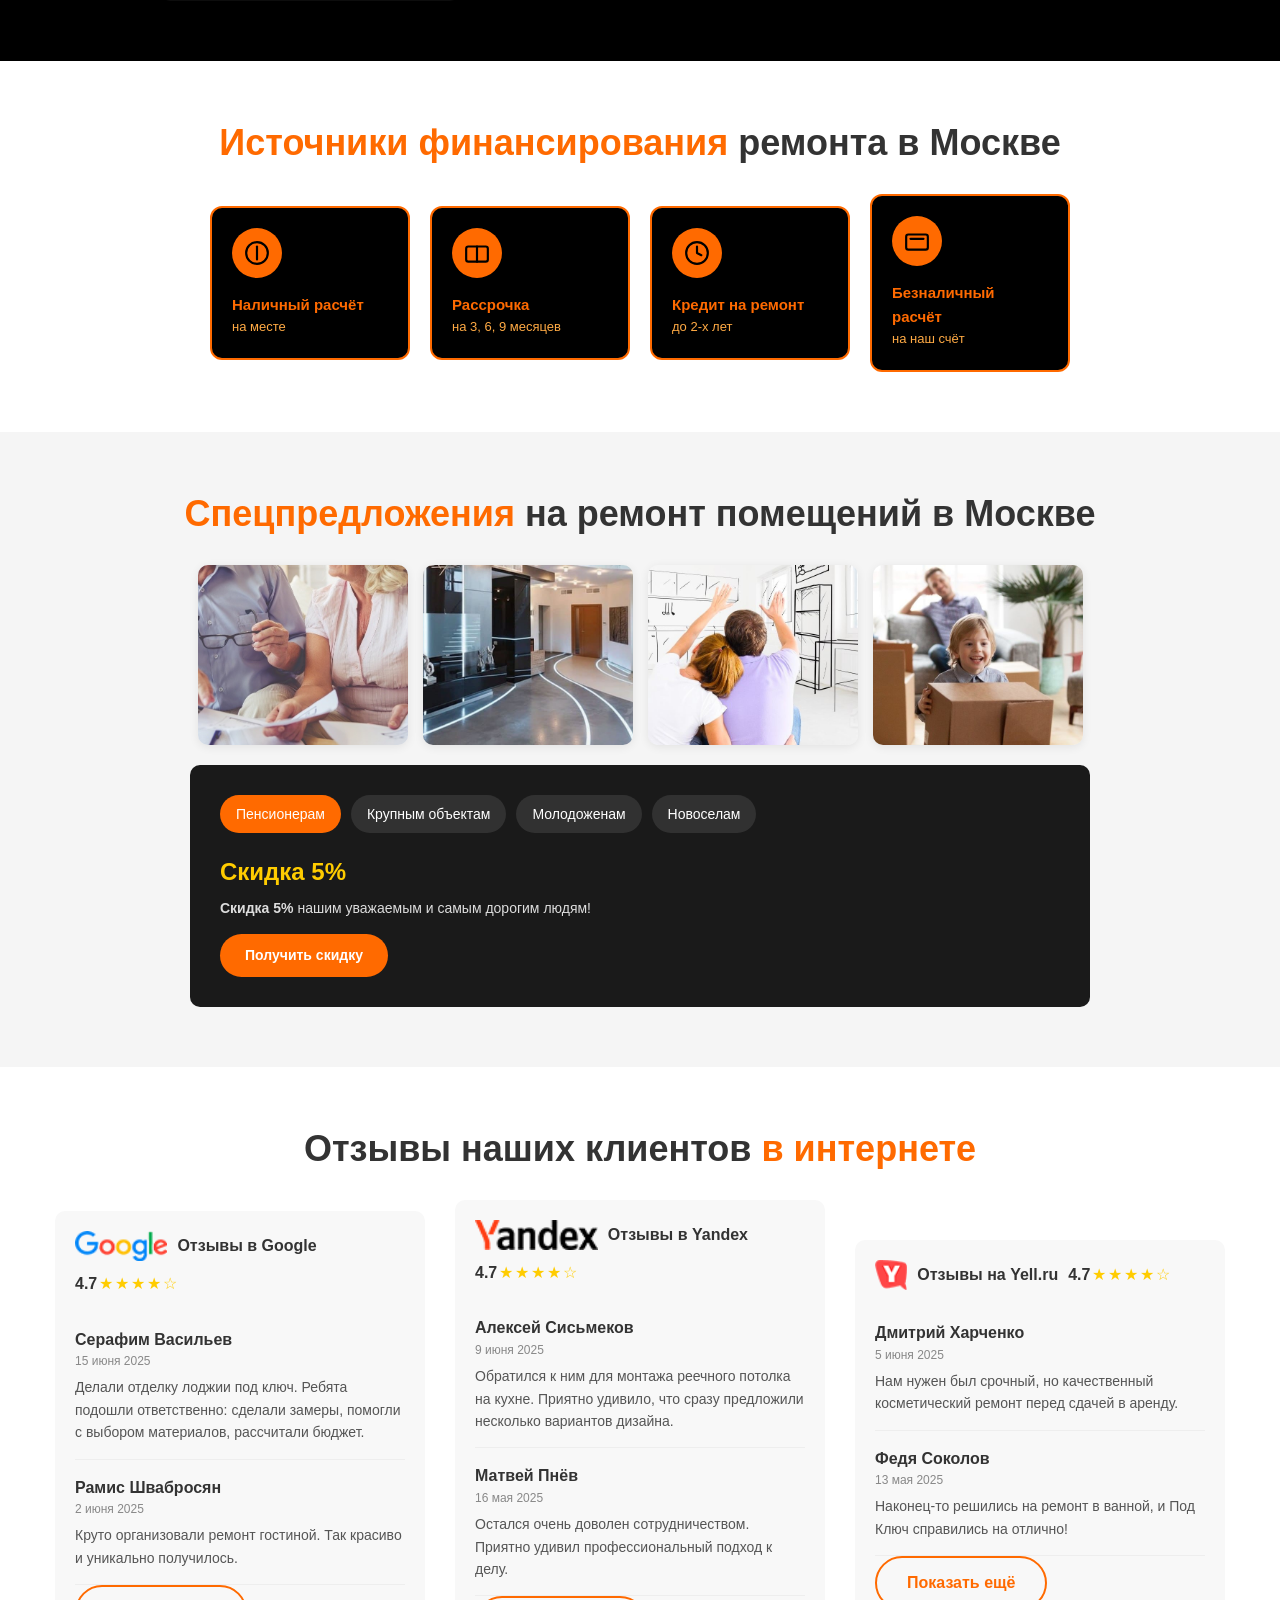
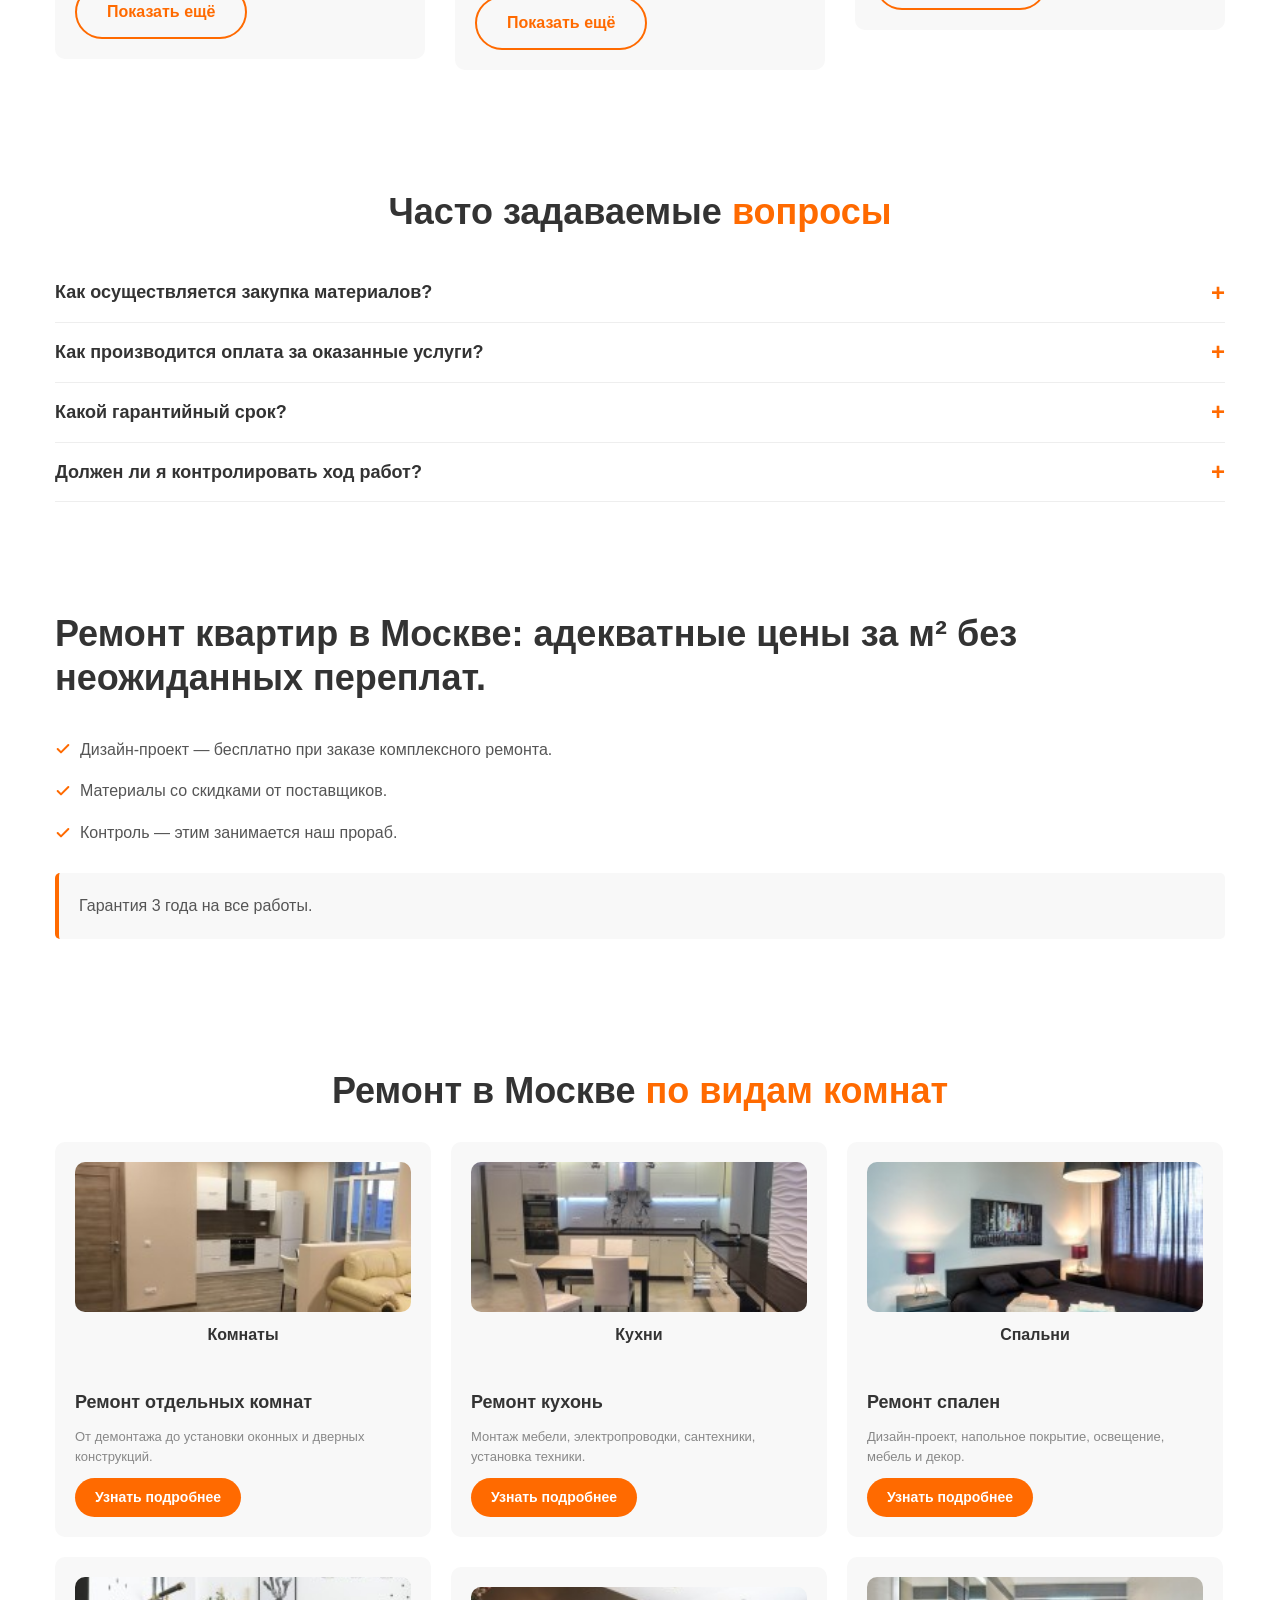
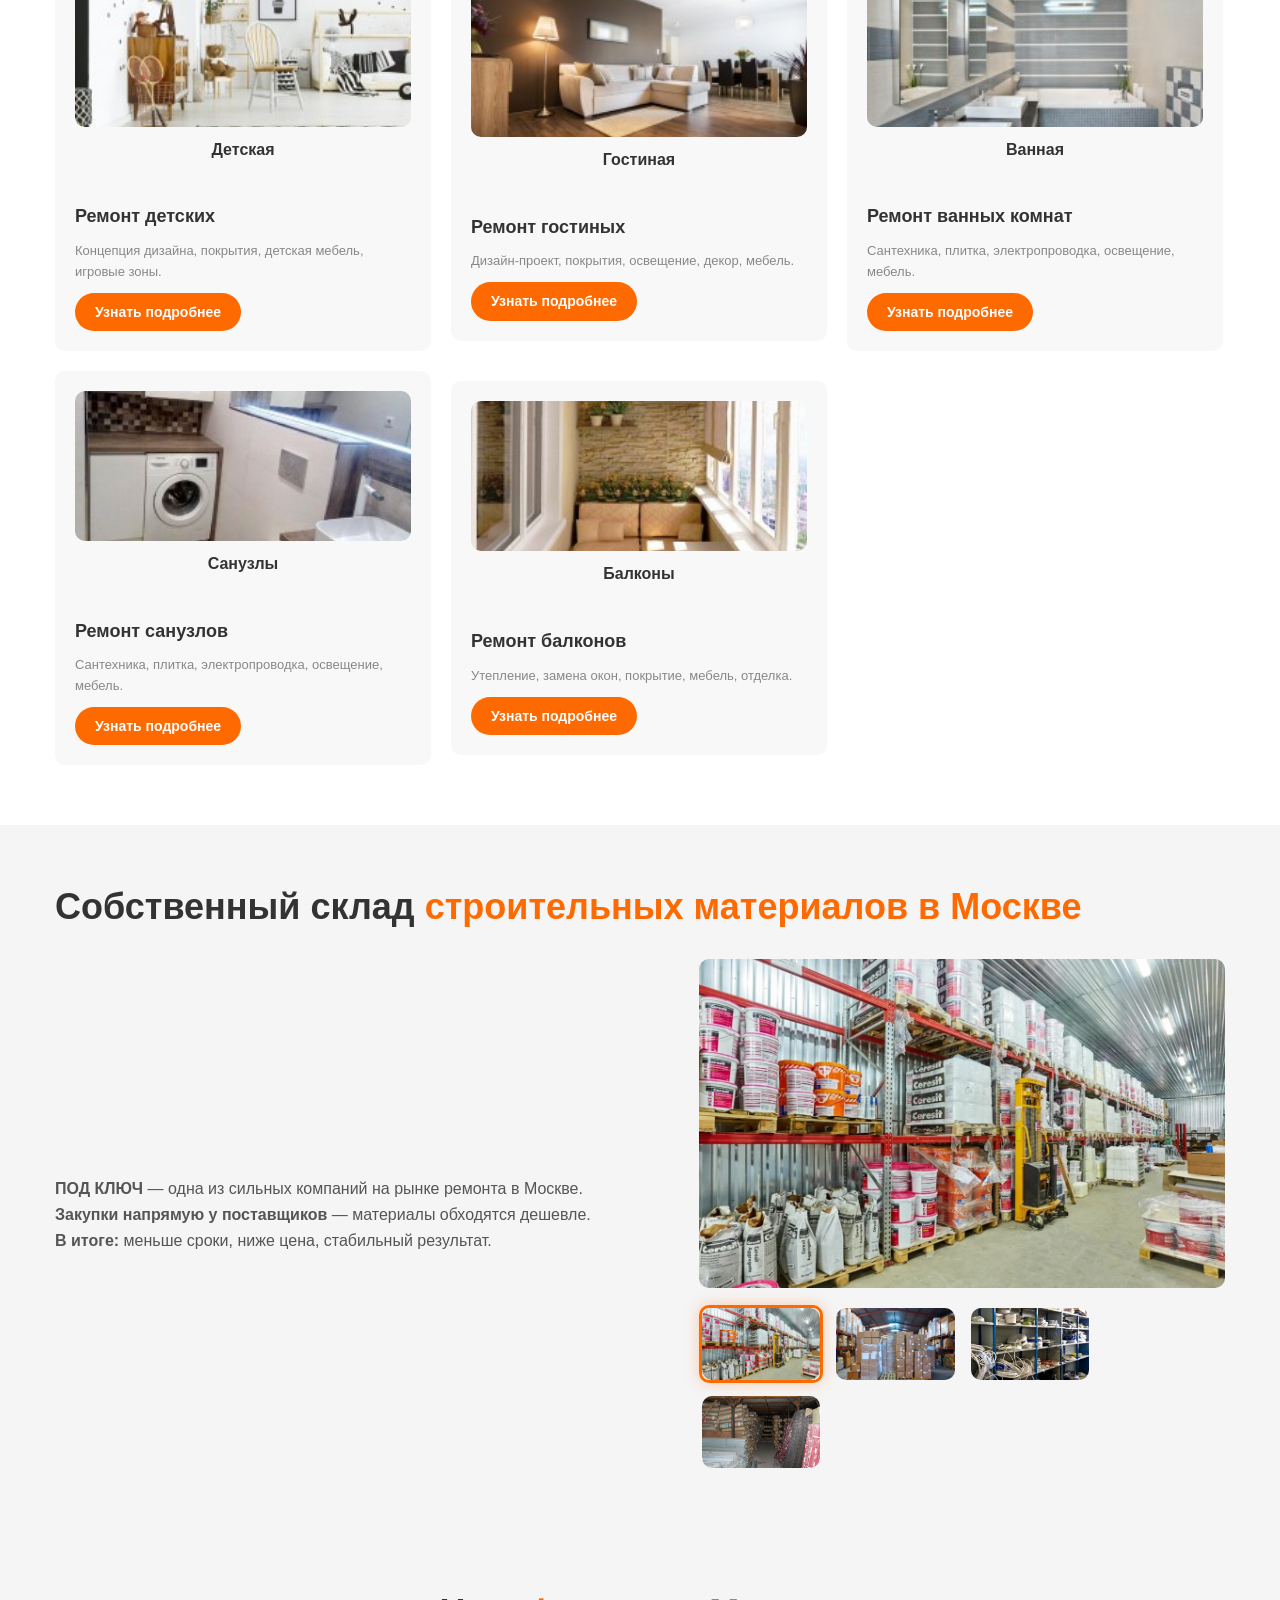
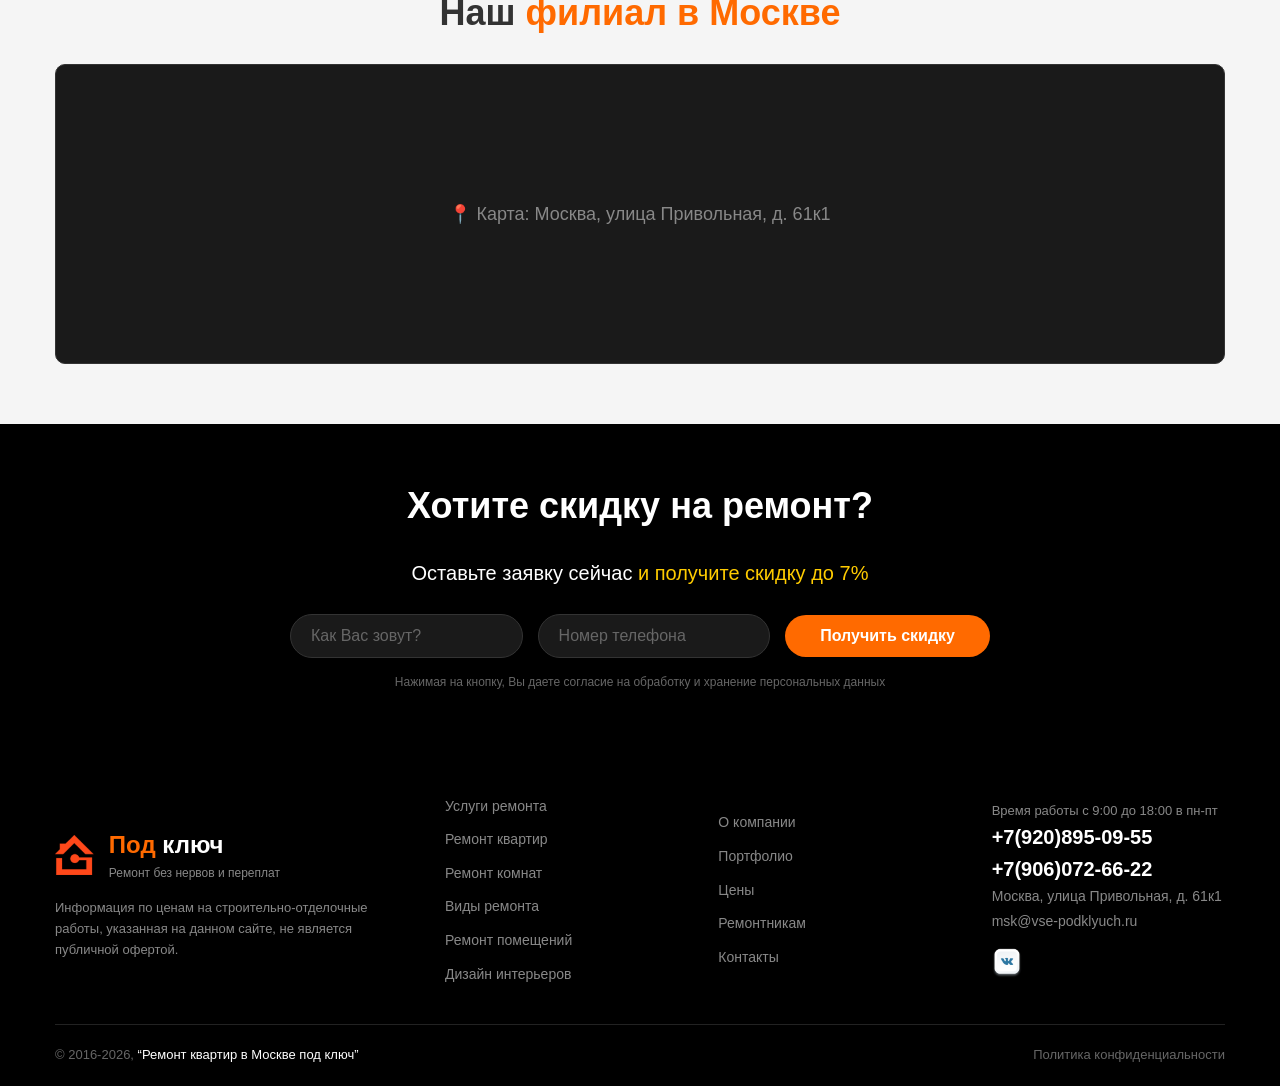
==== commit cd1743b1: "Update index.html" ====
--- a/index.html
+++ b/index.html
@@ -108,7 +108,7 @@
     ============================================ -->
     <section class="main">
 
-        <!-- МЕНЮ-КНОПКИ НА ВЕРХУ ФОТО (только ПК) -->
+        <!-- МЕНЮ-КНОПКИ НА ВЕРХУ ФОТО (ПК и мобильные) -->
         <div class="menu-inline">
             <div class="container">
                 <ul class="menu-inline__list">
--- a/css/style.css
+++ b/css/style.css
@@ -58,12 +58,7 @@
 /* ============================================
    ШАПКА
    ============================================ */
-header .top {
-    background: #000;
-    padding: 10px 0;
-    position: relative;
-    z-index: 100;
-}
+header .top { background: #000; padding: 10px 0; position: relative; z-index: 100; }
 header .top__content { justify-content: space-between; gap: 15px; }
 header .top__city a {
     color: #fff;
@@ -123,8 +118,8 @@
 .header__contacts-item p { font-size: 12px; color: #888; }
 .header__tel { font-size: 20px; font-weight: 700; color: #333; text-decoration: none; }
 
-.header__contacts-mobile { display: none; flex-direction: column; gap: 2px; margin-left: auto; }
-.header__tel-m { color: #333; text-decoration: none; font-size: 15px; font-weight: 700; line-height: 1.2; }
+/* Мобильные телефоны — по умолчанию скрыты */
+.header__contacts-mobile { display: none; }
 
 .calc-link {
     display: flex !important;
@@ -197,8 +192,7 @@
 body.menu-open { overflow: hidden; }
 
 /* ============================================
-   ВСТРОЕННОЕ МЕНЮ-КНОПКИ
-   (в самом верху фото баннера, только ПК)
+   ВСТРОЕННОЕ МЕНЮ-КНОПКИ (на верхней грани фото, только ПК)
    ============================================ */
 .menu-inline {
     position: absolute;
@@ -206,10 +200,9 @@
     left: 0;
     right: 0;
     z-index: 20;
-    padding: 20px 0;
+    padding: 12px 0;
     background: transparent;
     border: none;
-    pointer-events: none;
 }
 .menu-inline .container {
     display: flex;
@@ -224,7 +217,6 @@
     gap: 8px;
     padding: 0;
     margin: 0;
-    pointer-events: auto;
 }
 .menu-inline__list > li { margin: 0; }
 .menu-inline__btn {
@@ -300,8 +292,8 @@
     z-index: 0;
 }
 .main .container { position: relative; z-index: 1; width: 100%; }
-.main__content { gap: 40px; padding-top: 30px; }
-.main__info { flex: 1; }
+.main__content { gap: 40px; padding-top: 55px; }
+.main__info { flex: 1; min-width: 0; }
 .main__title { font-size: 42px; font-weight: 700; line-height: 1.15; margin-bottom: 15px; color: #fff; }
 .main__title small { font-size: 22px; font-weight: 400; display: block; color: #fff; }
 .main__title small span { color: #ffcc00; }
@@ -384,6 +376,9 @@
 .calculator-body .calc__btn:hover { background: #e55d00; }
 .calculator-body .calc__note { font-size: 11px; color: #999; margin-top: 10px; }
 .calculator-body .calc__note a { color: #ff6a00; }
+
+/* Обёртка мобильного калькулятора — по умолчанию скрыта */
+.calc-mobile-wrapper { display: none; }
 
 /* QUIZ */
 .quiz { padding: 60px 0; background: #f5f5f5; }
@@ -868,7 +863,7 @@
 @media (max-width: 992px) {
     .main__title { font-size: 36px; }
     .calculator-body { flex: 1 1 100%; max-width: 500px; margin: 0 auto; }
-    .main { padding: 70px 0 40px; min-height: auto; }
+    .main { padding: 80px 0 50px; min-height: auto; }
     .price__item { flex: 0 0 calc(50% - 10px); }
     .category { flex: 0 0 calc(50% - 10px); }
     .repair__images { flex: 1 1 100%; }
@@ -882,6 +877,7 @@
    МОБИЛЬНАЯ ВЕРСИЯ (<= 768px)
    ============================================ */
 @media (max-width: 768px) {
+
     /* === ВЕРХНЯЯ ЧЁРНАЯ ПОЛОСА === */
     header .top {
         padding: 0;
@@ -918,7 +914,7 @@
         background: #ff6a00;
         color: #fff;
         margin-left: auto;
-        margin-right: 6px;
+        margin-right: 4px;
         transform: none !important;
         letter-spacing: 0.3px;
         white-space: nowrap;
@@ -930,7 +926,7 @@
         padding: 0 6px;
         align-self: center;
         margin-left: 0;
-        margin-right: 4px;
+        margin-right: 2px;
     }
     .navbar span {
         width: 24px;
@@ -980,44 +976,57 @@
     .calc-link img { height: 34px; }
     .calc-link__text { display: none; }
 
-    /* === ГЛАВНЫЙ БАННЕР — нормальный размер === */
+    /* === ГЛАВНЫЙ БАННЕР — почти весь экран === */
     .main {
-        padding: 30px 0 35px;
-        min-height: auto;
+        padding: 40px 0 50px;
+        min-height: calc(100vh - 120px);
+        min-height: calc(100svh - 120px);
+        display: flex;
+        align-items: center;
     }
     .main .container { padding: 0 12px; }
     .main__content {
-        gap: 22px;
+        gap: 0;
         padding-top: 0;
+        display: block;
     }
     .main__title {
-        font-size: 24px;
+        font-size: 26px;
         line-height: 1.2;
         margin-bottom: 10px;
     }
     .main__title small {
-        font-size: 15px;
+        font-size: 16px;
         margin-top: 4px;
     }
-    .main__list { margin: 14px 0; }
+    .main__list { margin: 14px 0 0; }
     .main__list li {
         font-size: 13px;
         padding: 5px 0 5px 24px;
         background-size: 16px;
         line-height: 1.35;
     }
-    .calculator-body {
-        padding: 18px;
+
+    /* На мобильном калькулятор внутри баннера скрыт */
+    .main .calculator-body { display: none; }
+
+    /* А отдельный блок калькулятора — показываем */
+    .calc-mobile-wrapper {
+        display: block;
+        padding: 20px 0;
+        background: #f5f5f5;
+    }
+    .calc-mobile-wrapper .calculator-body {
         max-width: 100%;
-    }
-
-    /* Встроенные кнопки скрыты на телефоне */
+        margin: 0 auto;
+        box-shadow: 0 5px 25px rgba(0,0,0,0.1);
+    }
+
+    /* Встроенные кнопки скрыты */
     .menu-inline { display: none !important; }
+    .menu { display: none !important; }
 
     /* === ОСТАЛЬНОЕ === */
-    .header__contacts { display: none !important; }
-    .menu { display: none !important; }
-
     .price__item { flex: 0 0 100%; }
     .category { flex: 0 0 100%; }
     .repair__list ul { columns: 1; }
@@ -1085,7 +1094,7 @@
 }
 
 @media (max-width: 480px) {
-    .main__title { font-size: 22px; }
+    .main__title { font-size: 23px; }
     .main__title small { font-size: 15px; }
     .main__list li { font-size: 12px; padding: 5px 0 5px 24px; background-size: 16px; }
     .section__title { font-size: 20px; }
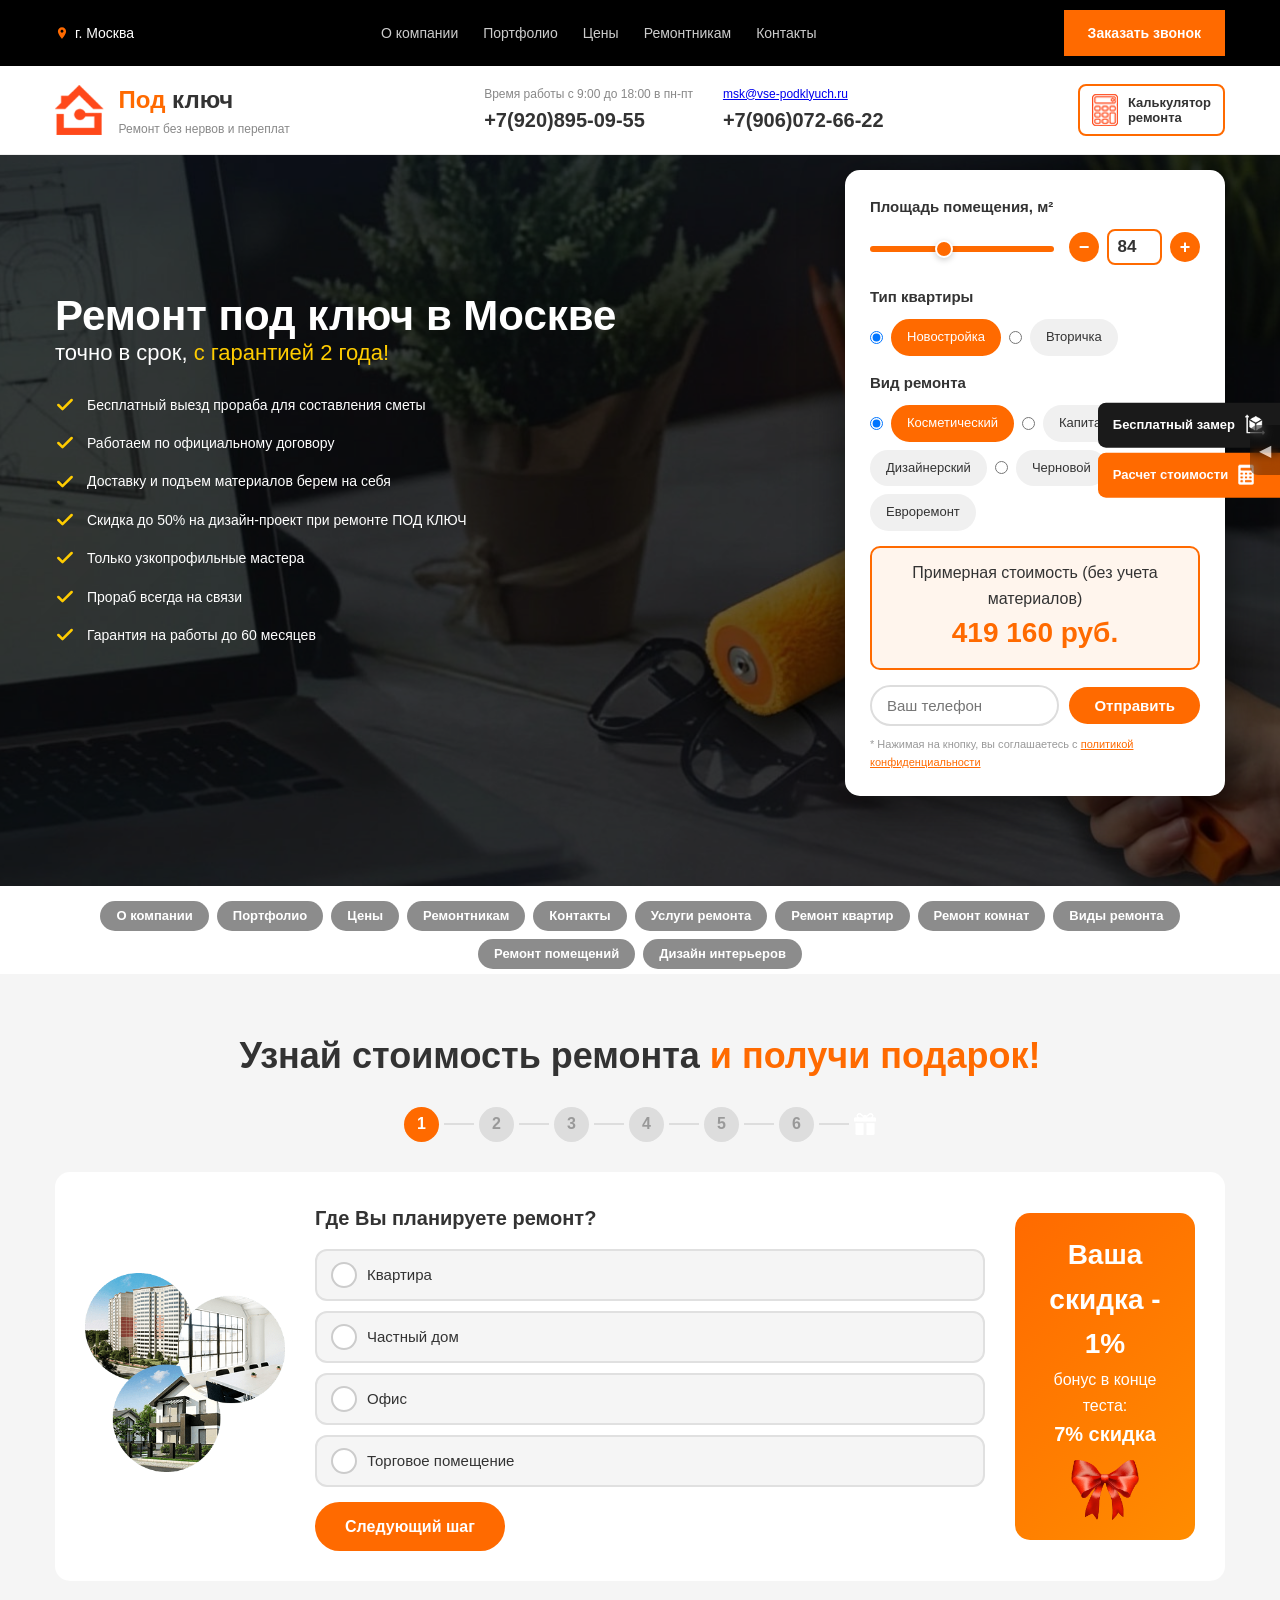
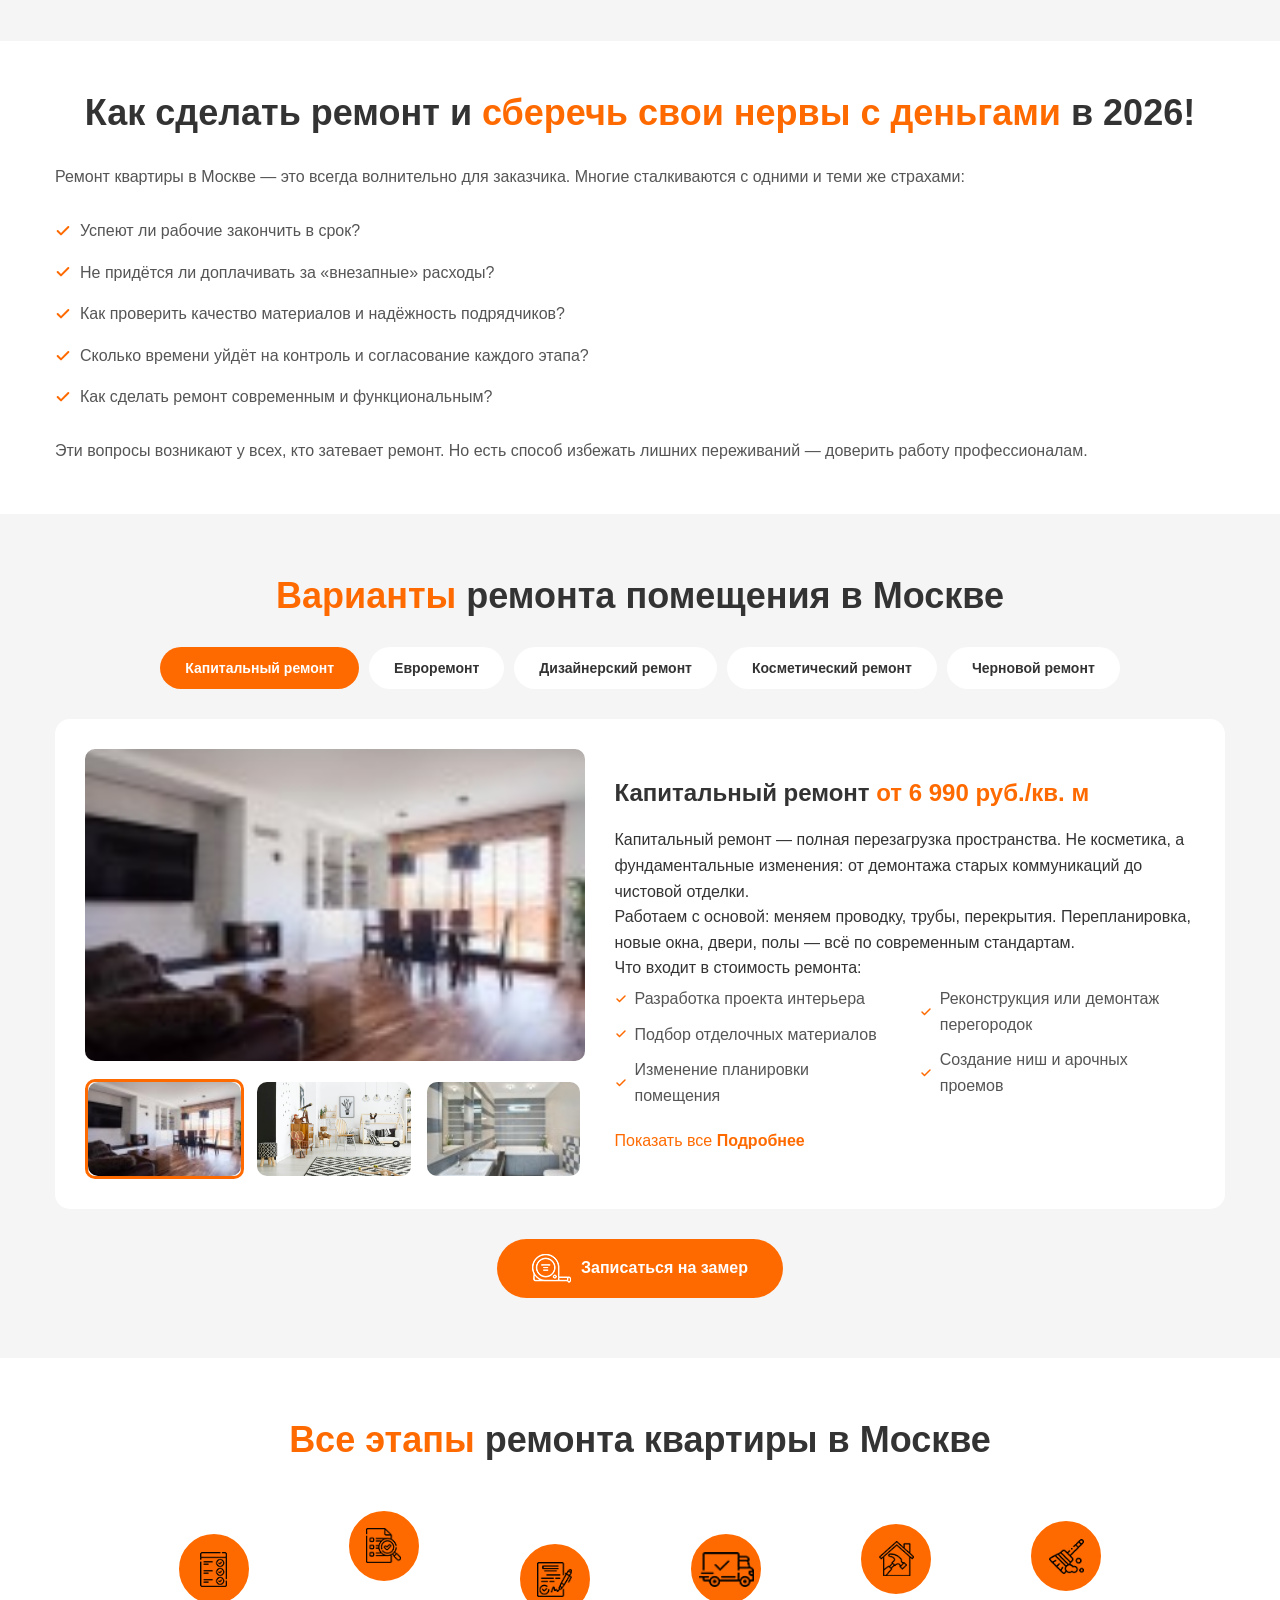
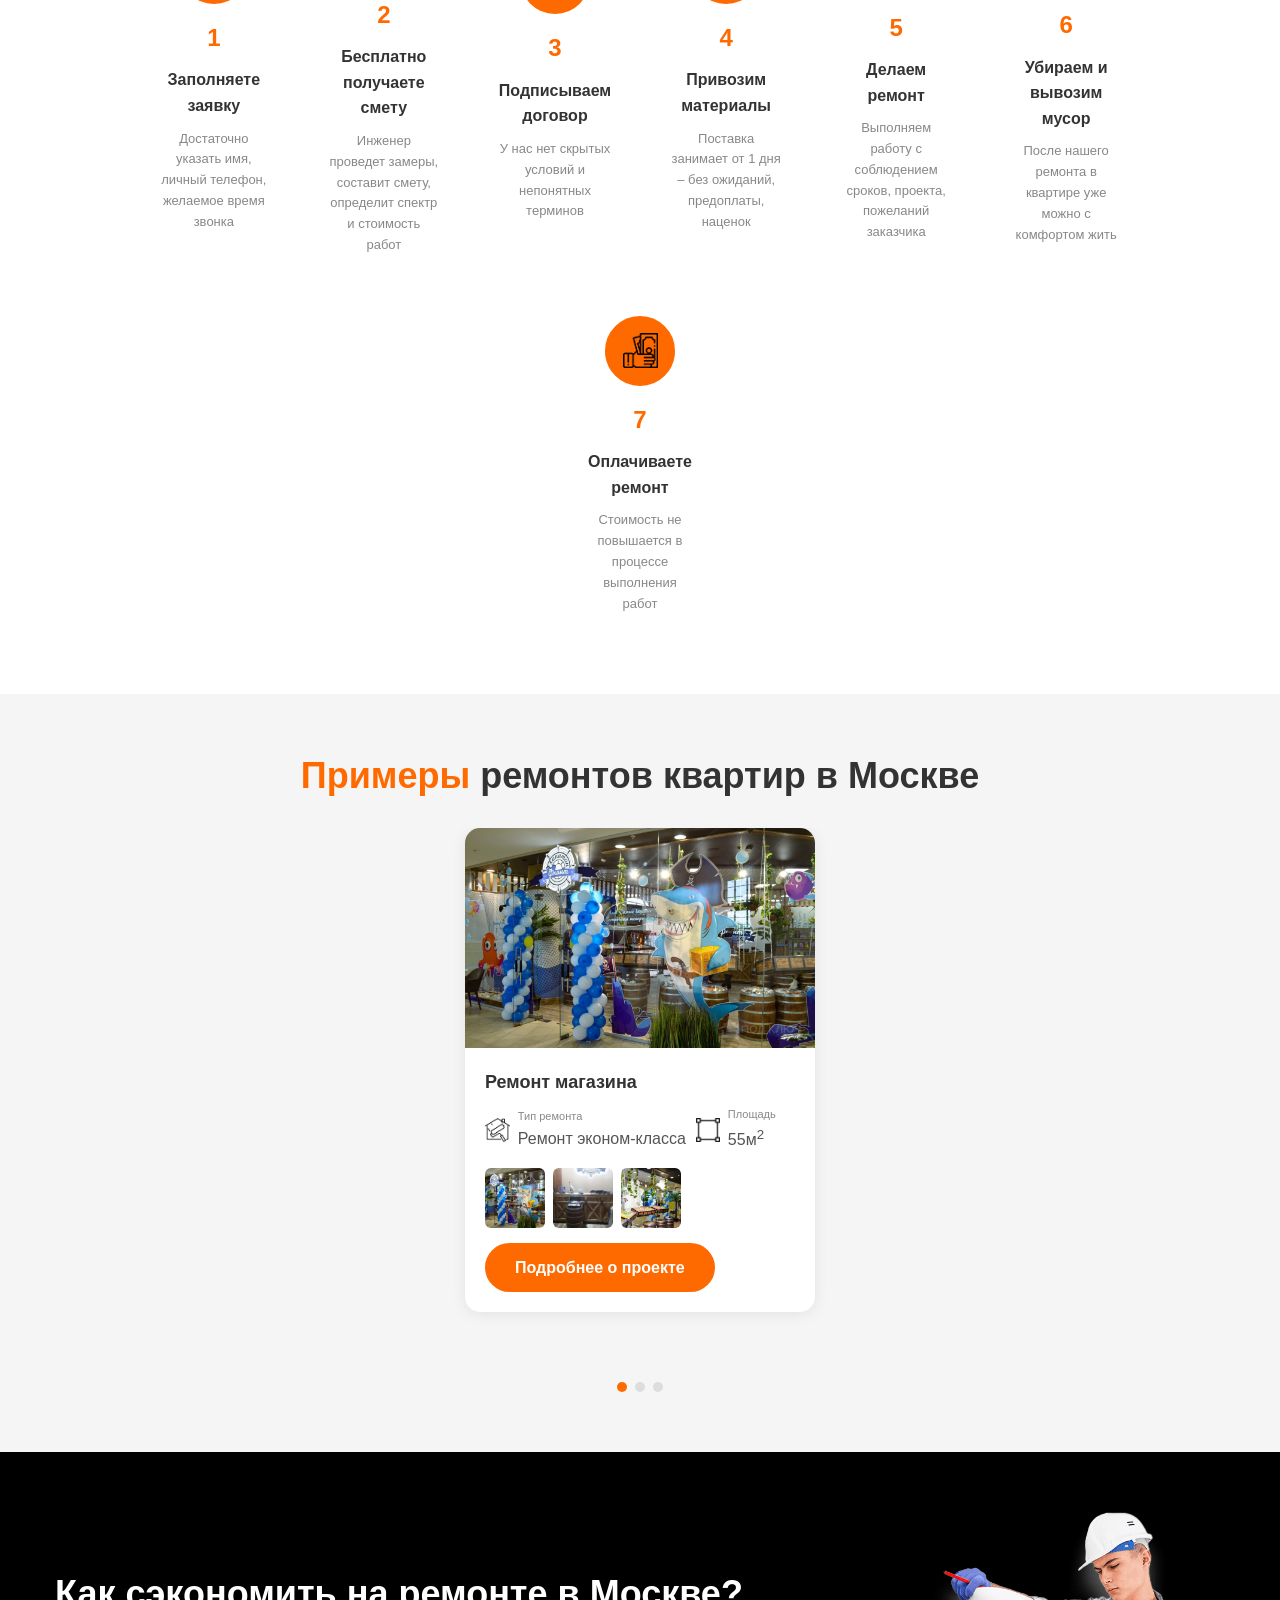
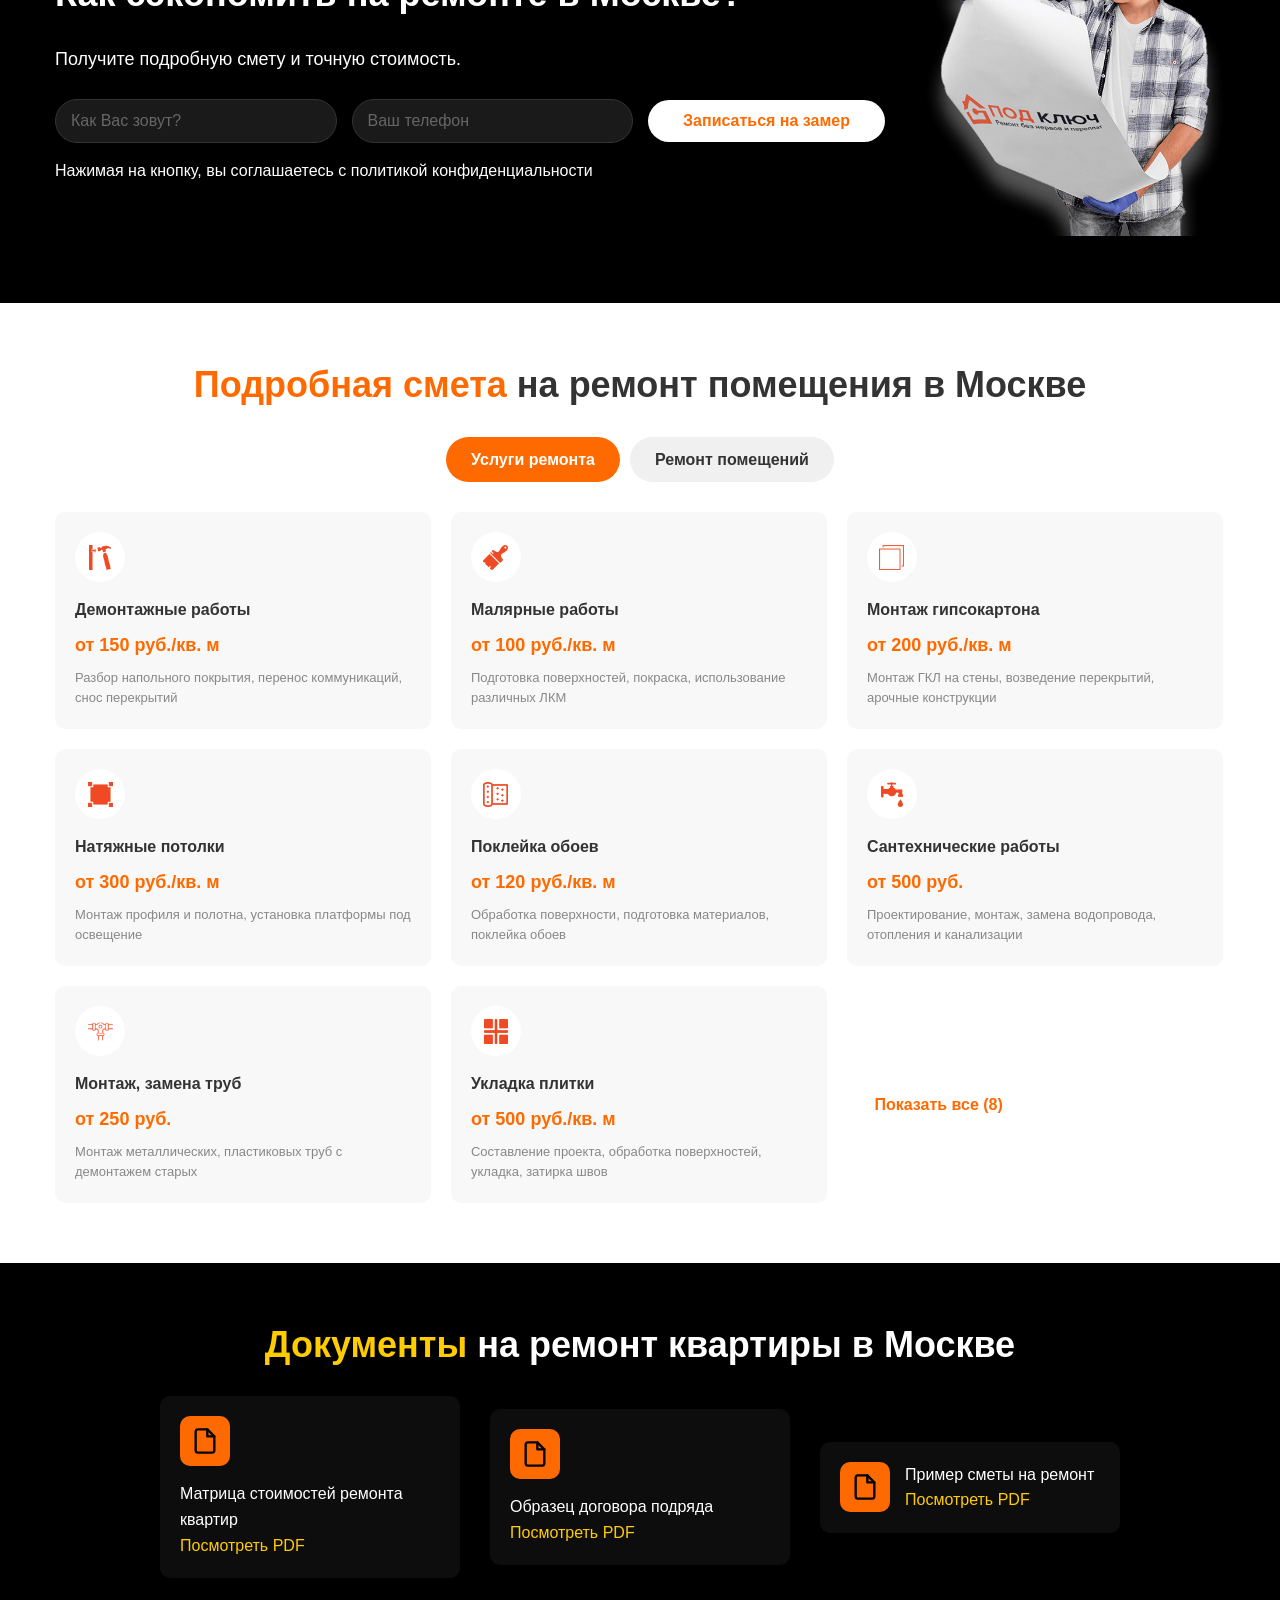
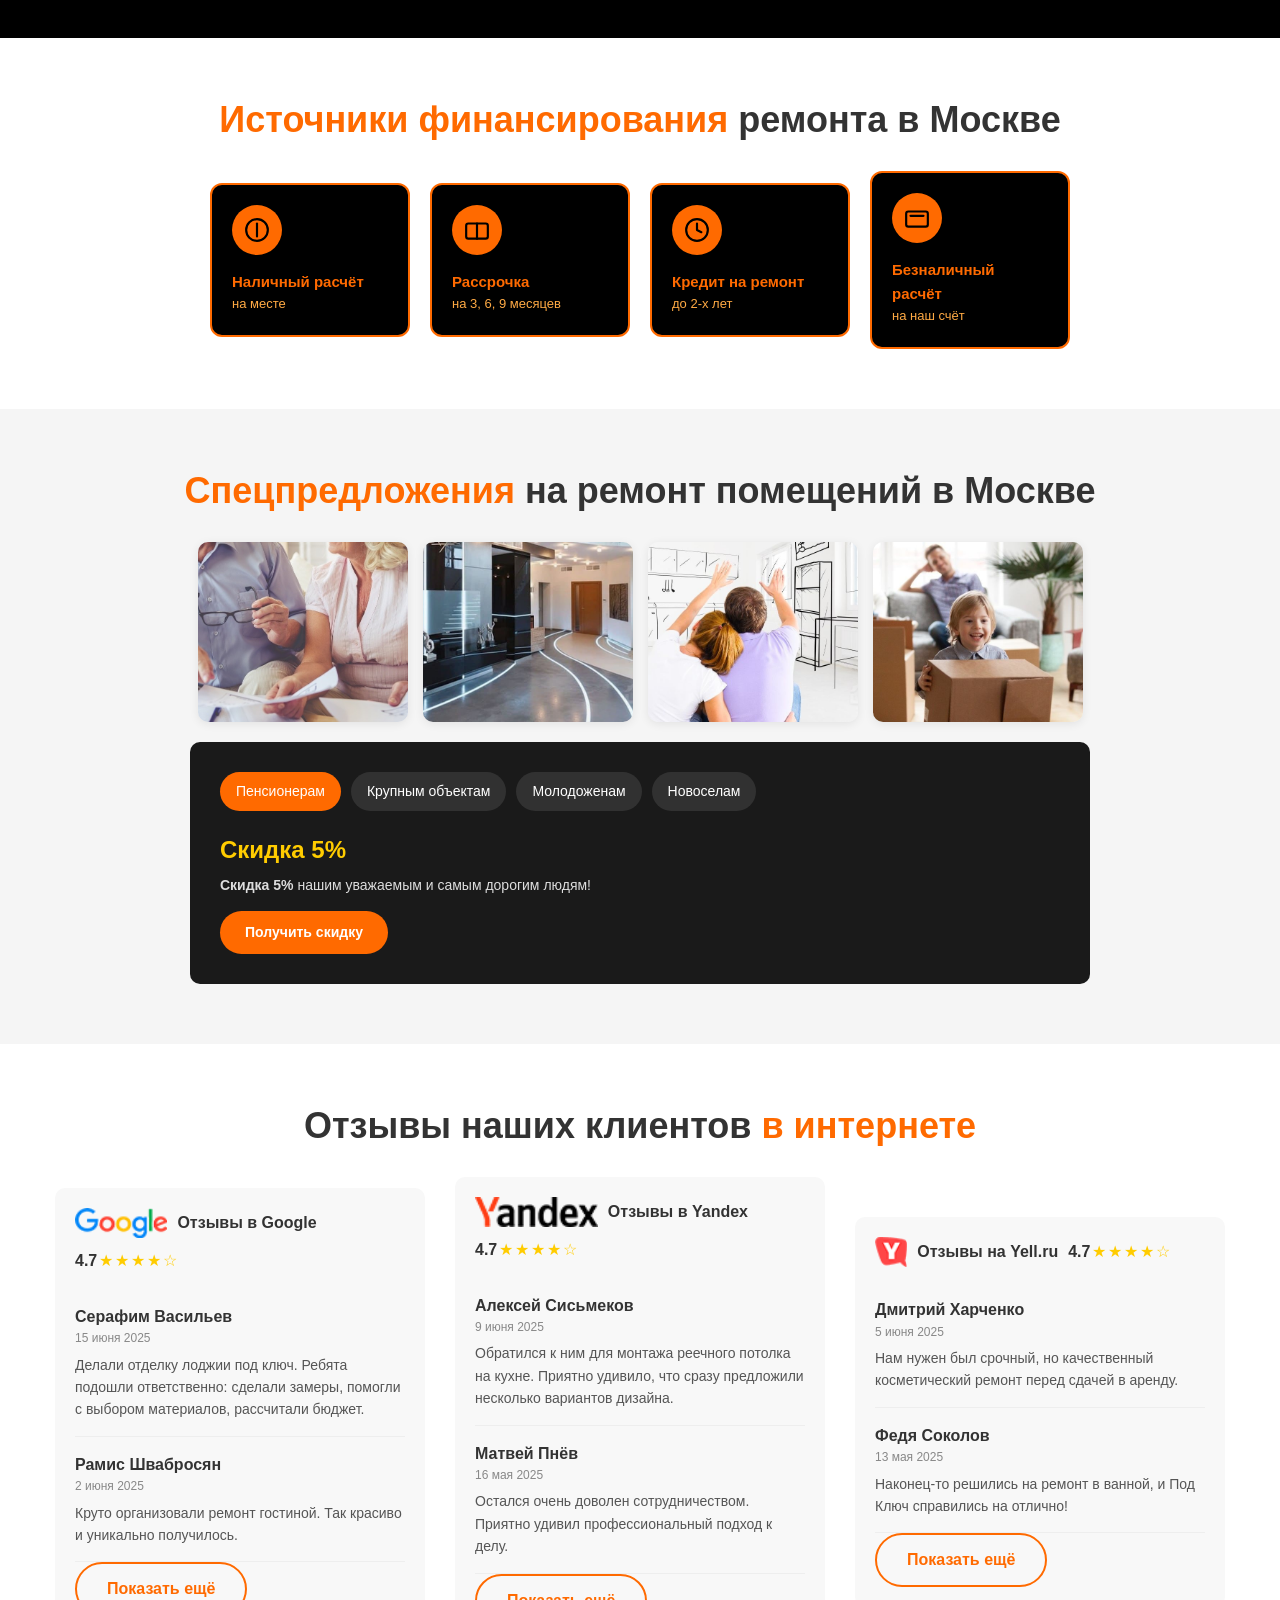
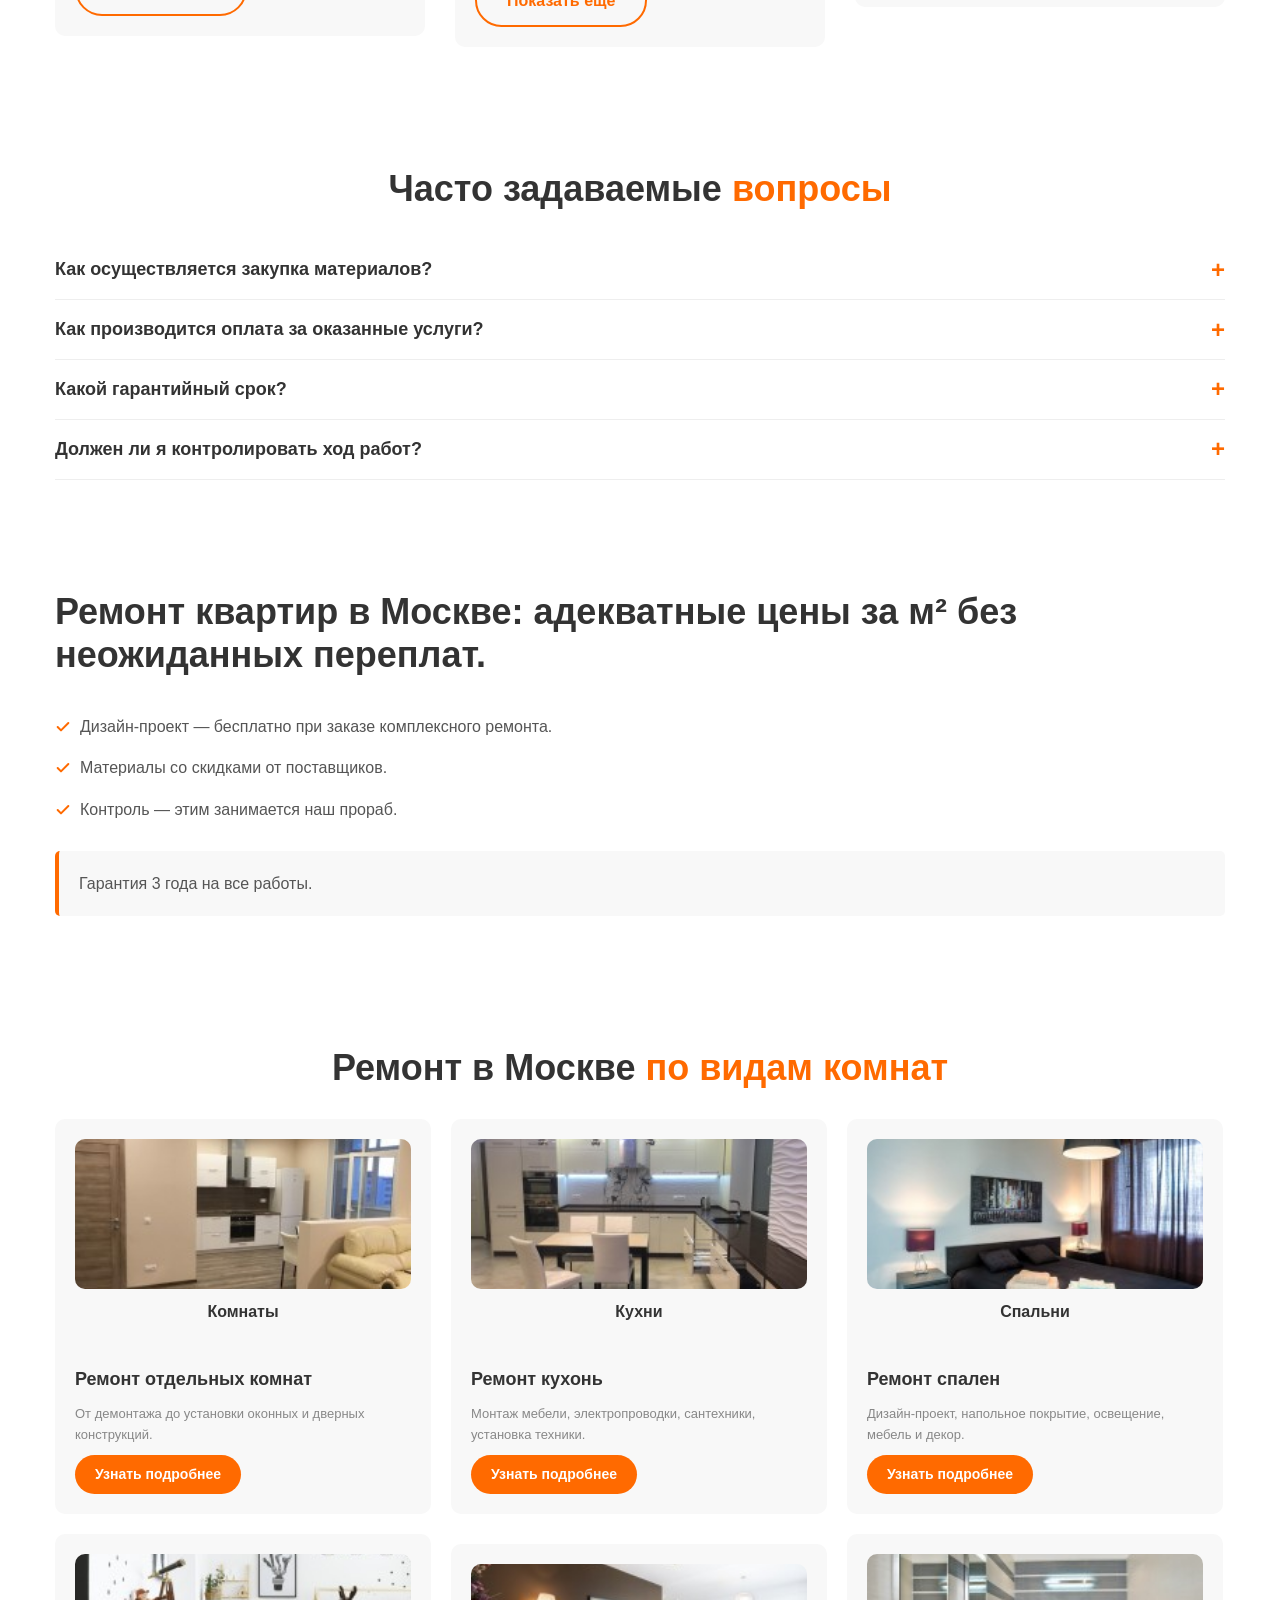
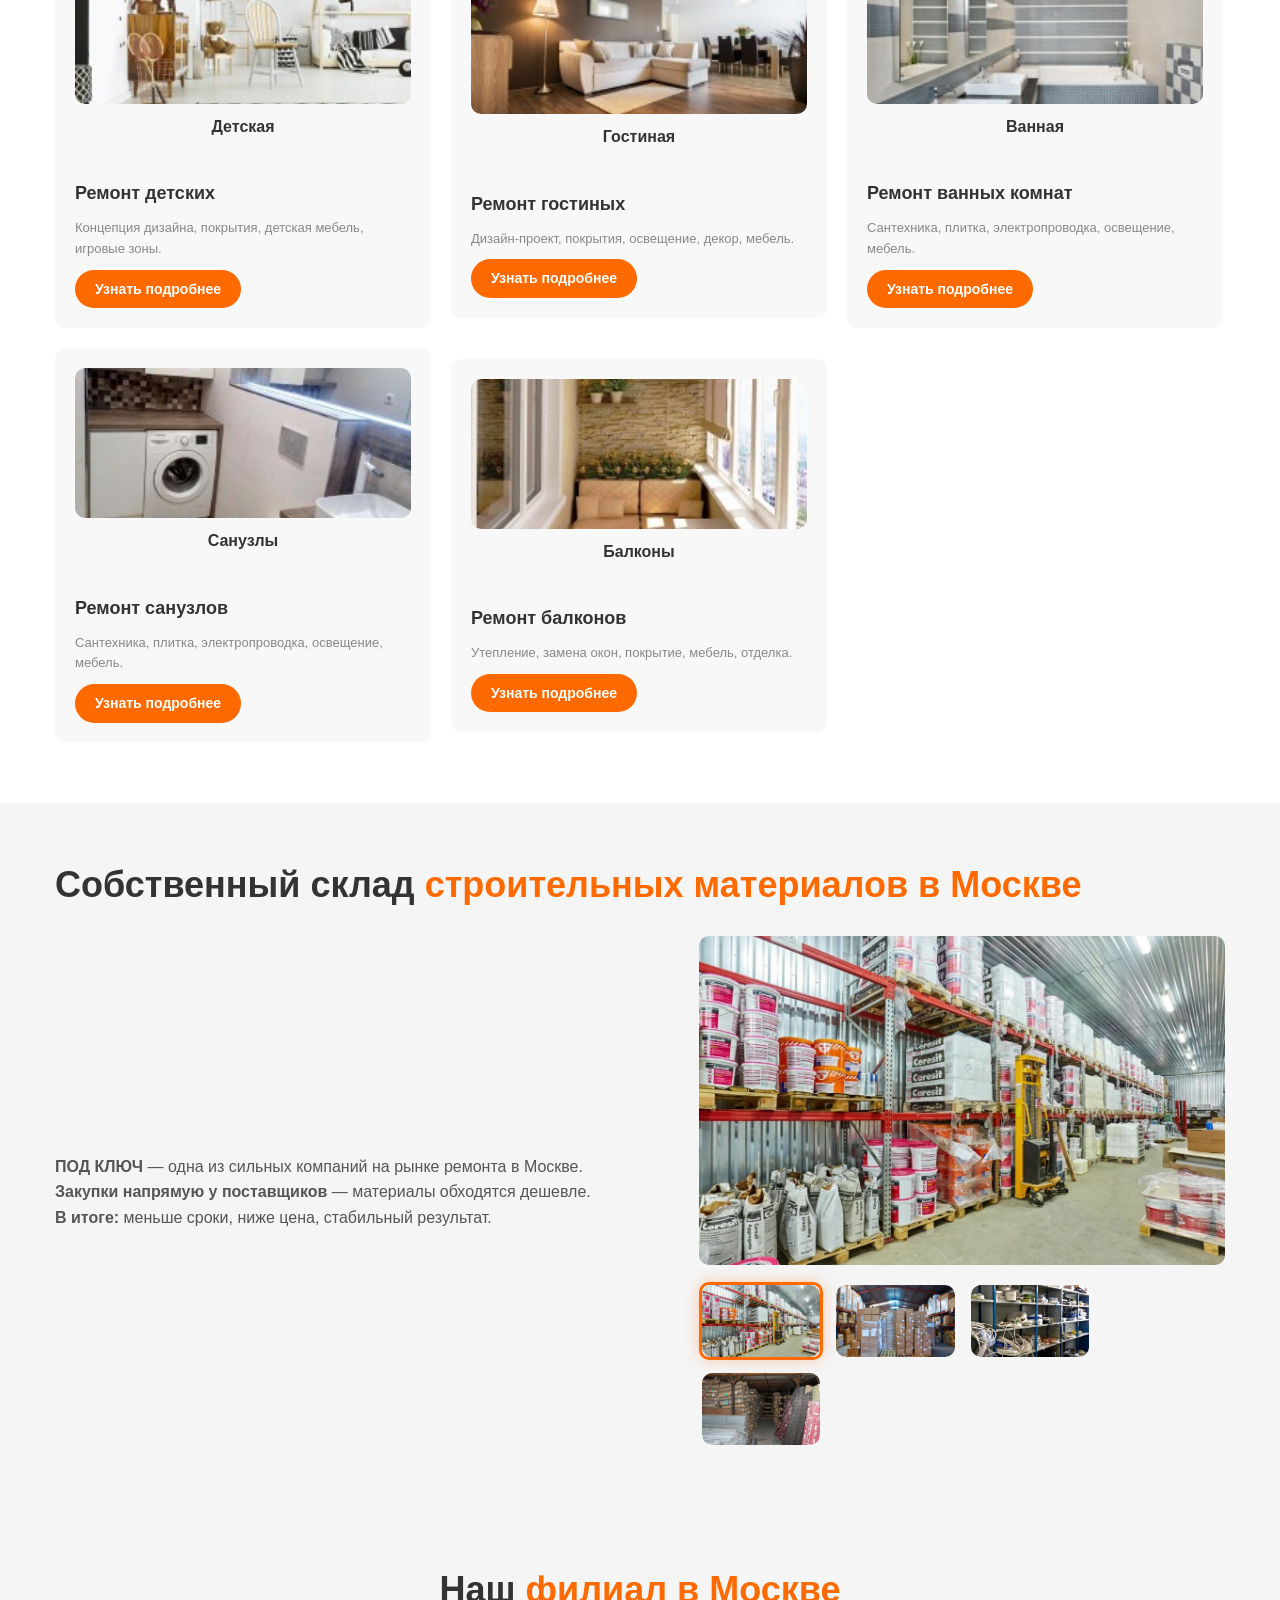
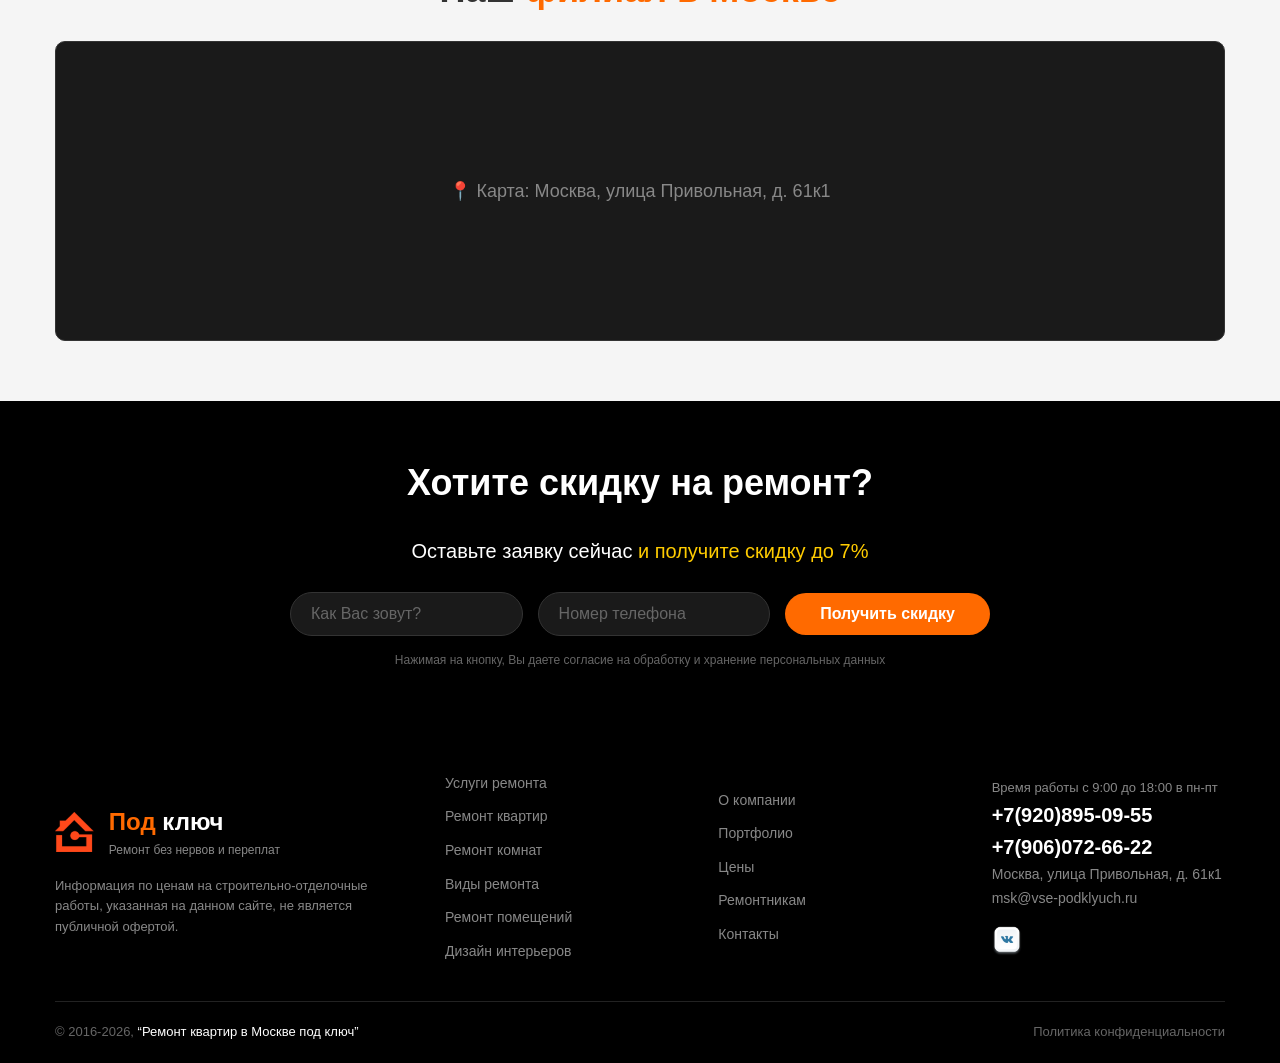
==== commit 33dcfa5e: "Update index.html" ====
--- a/index.html
+++ b/index.html
@@ -107,26 +107,6 @@
     ГЛАВНЫЙ БАННЕР
     ============================================ -->
     <section class="main">
-
-        <!-- МЕНЮ-КНОПКИ НА ВЕРХУ ФОТО (ПК и мобильные) -->
-        <div class="menu-inline">
-            <div class="container">
-                <ul class="menu-inline__list">
-                    <li><a href="javascript:void(0)" class="menu-inline__btn">О компании</a></li>
-                    <li><a href="javascript:void(0)" class="menu-inline__btn">Портфолио</a></li>
-                    <li><a href="javascript:void(0)" class="menu-inline__btn">Цены</a></li>
-                    <li><a href="javascript:void(0)" class="menu-inline__btn">Ремонтникам</a></li>
-                    <li><a href="javascript:void(0)" class="menu-inline__btn">Контакты</a></li>
-                    <li><a href="javascript:void(0)" class="menu-inline__btn">Услуги ремонта</a></li>
-                    <li><a href="javascript:void(0)" class="menu-inline__btn">Ремонт квартир</a></li>
-                    <li><a href="javascript:void(0)" class="menu-inline__btn">Ремонт комнат</a></li>
-                    <li><a href="javascript:void(0)" class="menu-inline__btn">Виды ремонта</a></li>
-                    <li><a href="javascript:void(0)" class="menu-inline__btn">Ремонт помещений</a></li>
-                    <li><a href="javascript:void(0)" class="menu-inline__btn">Дизайн интерьеров</a></li>
-                </ul>
-            </div>
-        </div>
-
         <div class="container">
             <div class="main__content flex">
                 <div class="main__info fade-in">
@@ -146,7 +126,6 @@
                     </ul>
                 </div>
 
-                <!-- Калькулятор (на ПК внутри баннера) -->
                 <form class="calc calculator-body fade-in" id="calculatorForm">
                     <div class="calc__item">
                         <div class="calc__title">Площадь помещения, м²</div>
@@ -198,6 +177,27 @@
                     </div>
                 </form>
             </div>
+        </div>
+    </section>
+
+    <!-- ============================================
+    ОТДЕЛЬНЫЙ БЛОК КНОПОК (только ПК)
+    ============================================ -->
+    <section class="menu-inline">
+        <div class="container">
+            <ul class="menu-inline__list">
+                <li><a href="javascript:void(0)" class="menu-inline__btn">О компании</a></li>
+                <li><a href="javascript:void(0)" class="menu-inline__btn">Портфолио</a></li>
+                <li><a href="javascript:void(0)" class="menu-inline__btn">Цены</a></li>
+                <li><a href="javascript:void(0)" class="menu-inline__btn">Ремонтникам</a></li>
+                <li><a href="javascript:void(0)" class="menu-inline__btn">Контакты</a></li>
+                <li><a href="javascript:void(0)" class="menu-inline__btn">Услуги ремонта</a></li>
+                <li><a href="javascript:void(0)" class="menu-inline__btn">Ремонт квартир</a></li>
+                <li><a href="javascript:void(0)" class="menu-inline__btn">Ремонт комнат</a></li>
+                <li><a href="javascript:void(0)" class="menu-inline__btn">Виды ремонта</a></li>
+                <li><a href="javascript:void(0)" class="menu-inline__btn">Ремонт помещений</a></li>
+                <li><a href="javascript:void(0)" class="menu-inline__btn">Дизайн интерьеров</a></li>
+            </ul>
         </div>
     </section>
 
--- a/css/style.css
+++ b/css/style.css
@@ -192,15 +192,14 @@
 body.menu-open { overflow: hidden; }
 
 /* ============================================
-   ВСТРОЕННОЕ МЕНЮ-КНОПКИ (на верхней грани фото, только ПК)
+   ВСТРОЕННОЕ МЕНЮ-КНОПКИ
+   Идёт как обычный блок в самом верху .main,
+   накрывает фон фото (лежит внутри, до .container)
    ============================================ */
 .menu-inline {
-    position: absolute;
-    top: 0;
-    left: 0;
-    right: 0;
-    z-index: 20;
-    padding: 12px 0;
+    position: relative;
+    z-index: 5;
+    padding: 15px 0 5px;
     background: transparent;
     border: none;
 }
@@ -238,9 +237,6 @@
     background: #ff6a00;
     color: #fff;
 }
-@media (max-width: 768px) {
-    .menu-inline { display: none !important; }
-}
 
 /* БОКОВЫЕ КНОПКИ */
 .btns {
@@ -274,11 +270,11 @@
    ============================================ */
 .main {
     position: relative;
-    padding: 90px 0 70px;
+    padding: 0 0 70px;
     color: #fff;
     min-height: 640px;
     display: flex;
-    align-items: center;
+    flex-direction: column;
     overflow: hidden;
     background: #0a0a0a;
 }
@@ -291,8 +287,16 @@
         url('../assets/main-bg.jpg') center/cover no-repeat;
     z-index: 0;
 }
-.main .container { position: relative; z-index: 1; width: 100%; }
-.main__content { gap: 40px; padding-top: 55px; }
+.main .container {
+    position: relative;
+    z-index: 1;
+    width: 100%;
+}
+.main__content {
+    gap: 40px;
+    padding-top: 15px;
+    padding-bottom: 20px;
+}
 .main__info { flex: 1; min-width: 0; }
 .main__title { font-size: 42px; font-weight: 700; line-height: 1.15; margin-bottom: 15px; color: #fff; }
 .main__title small { font-size: 22px; font-weight: 400; display: block; color: #fff; }
@@ -863,7 +867,7 @@
 @media (max-width: 992px) {
     .main__title { font-size: 36px; }
     .calculator-body { flex: 1 1 100%; max-width: 500px; margin: 0 auto; }
-    .main { padding: 80px 0 50px; min-height: auto; }
+    .main { padding: 0 0 50px; min-height: auto; }
     .price__item { flex: 0 0 calc(50% - 10px); }
     .category { flex: 0 0 calc(50% - 10px); }
     .repair__images { flex: 1 1 100%; }
@@ -879,13 +883,8 @@
 @media (max-width: 768px) {
 
     /* === ВЕРХНЯЯ ЧЁРНАЯ ПОЛОСА === */
-    header .top {
-        padding: 0;
-        background: #000;
-    }
-    header .top .container {
-        padding: 0 8px;
-    }
+    header .top { padding: 0; background: #000; }
+    header .top .container { padding: 0 8px; }
     header .top__content {
         gap: 0;
         align-items: stretch;
@@ -894,14 +893,8 @@
     }
     header .top__menu { display: none !important; }
 
-    header .top__city {
-        padding: 12px 4px;
-        display: flex;
-        align-items: center;
-    }
-    header .top__city a {
-        font-size: 14px;
-    }
+    header .top__city { padding: 12px 4px; display: flex; align-items: center; }
+    header .top__city a { font-size: 14px; }
 
     header .top .btn {
         display: inline-flex !important;
@@ -928,11 +921,7 @@
         margin-left: 0;
         margin-right: 2px;
     }
-    .navbar span {
-        width: 24px;
-        height: 2px;
-        background: #fff;
-    }
+    .navbar span { width: 24px; height: 2px; background: #fff; }
 
     /* === БЕЛАЯ ПОЛОСА === */
     header .middle { padding: 10px 0; }
@@ -978,16 +967,15 @@
 
     /* === ГЛАВНЫЙ БАННЕР — почти весь экран === */
     .main {
-        padding: 40px 0 50px;
+        padding: 0 0 40px;
         min-height: calc(100vh - 120px);
         min-height: calc(100svh - 120px);
-        display: flex;
-        align-items: center;
     }
     .main .container { padding: 0 12px; }
     .main__content {
         gap: 0;
-        padding-top: 0;
+        padding-top: 10px;
+        padding-bottom: 10px;
         display: block;
     }
     .main__title {
@@ -995,10 +983,7 @@
         line-height: 1.2;
         margin-bottom: 10px;
     }
-    .main__title small {
-        font-size: 16px;
-        margin-top: 4px;
-    }
+    .main__title small { font-size: 16px; margin-top: 4px; }
     .main__list { margin: 14px 0 0; }
     .main__list li {
         font-size: 13px;
@@ -1022,8 +1007,25 @@
         box-shadow: 0 5px 25px rgba(0,0,0,0.1);
     }
 
-    /* Встроенные кнопки скрыты */
-    .menu-inline { display: none !important; }
+    /* === Кнопки menu-inline на мобильном — такие же, как на ПК === */
+    .menu-inline {
+        padding: 10px 0 0;
+    }
+    .menu-inline .container {
+        padding: 0 8px;
+    }
+    .menu-inline__list {
+        gap: 6px;
+        padding: 0;
+    }
+    .menu-inline__btn {
+        padding: 6px 12px;
+        font-size: 11px;
+        border-radius: 14px;
+        background: rgba(0, 0, 0, 0.55);
+    }
+
+    /* Скрываем горизонтальное меню 2-го уровня */
     .menu { display: none !important; }
 
     /* === ОСТАЛЬНОЕ === */
@@ -1140,6 +1142,9 @@
     .menu-mobile .menu-title { font-size: 11px; padding: 18px 15px 6px; }
     .menu-mobile .close-menu { top: 12px; right: 16px; font-size: 24px; }
     .btns-toggle { width: 20px; height: 34px; font-size: 10px; }
+
+    .menu-inline__btn { padding: 5px 10px; font-size: 10px; }
+    .menu-inline__list { gap: 5px; }
 }
 
 @media (max-width: 360px) {
